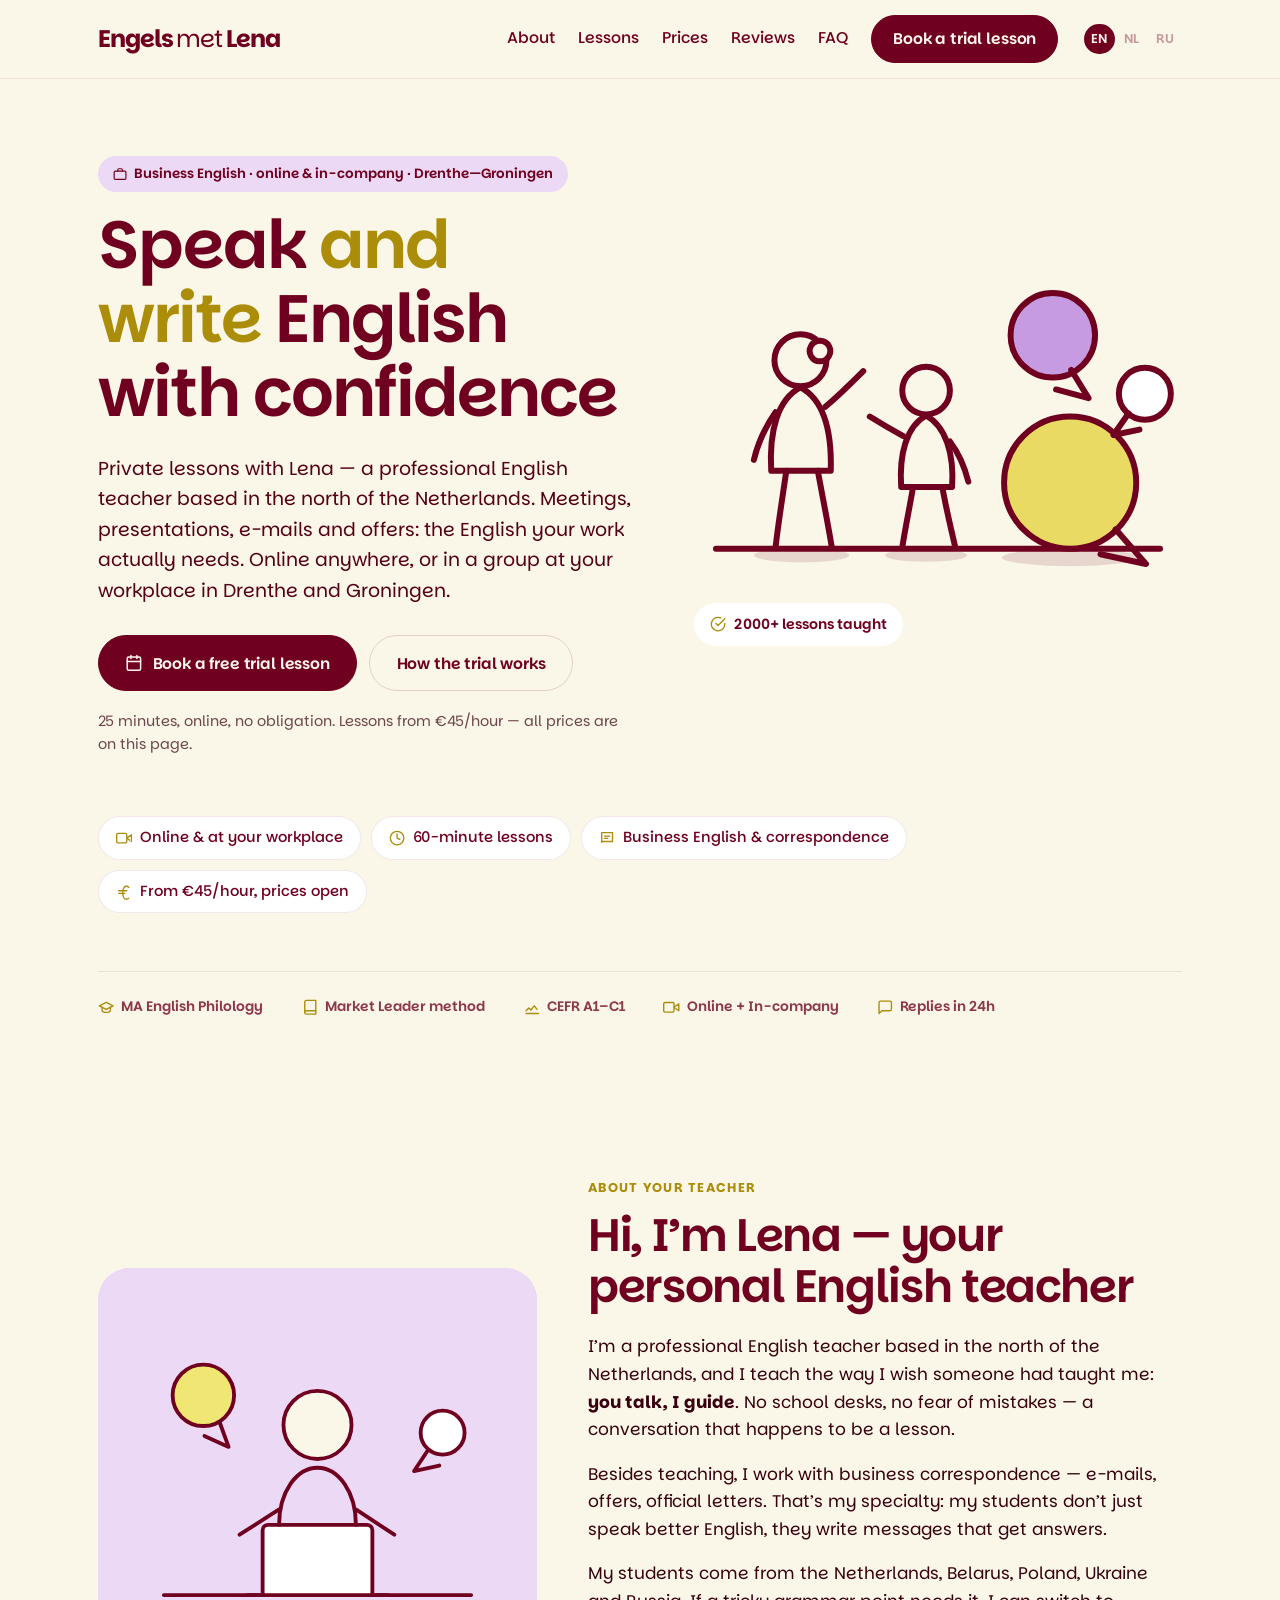
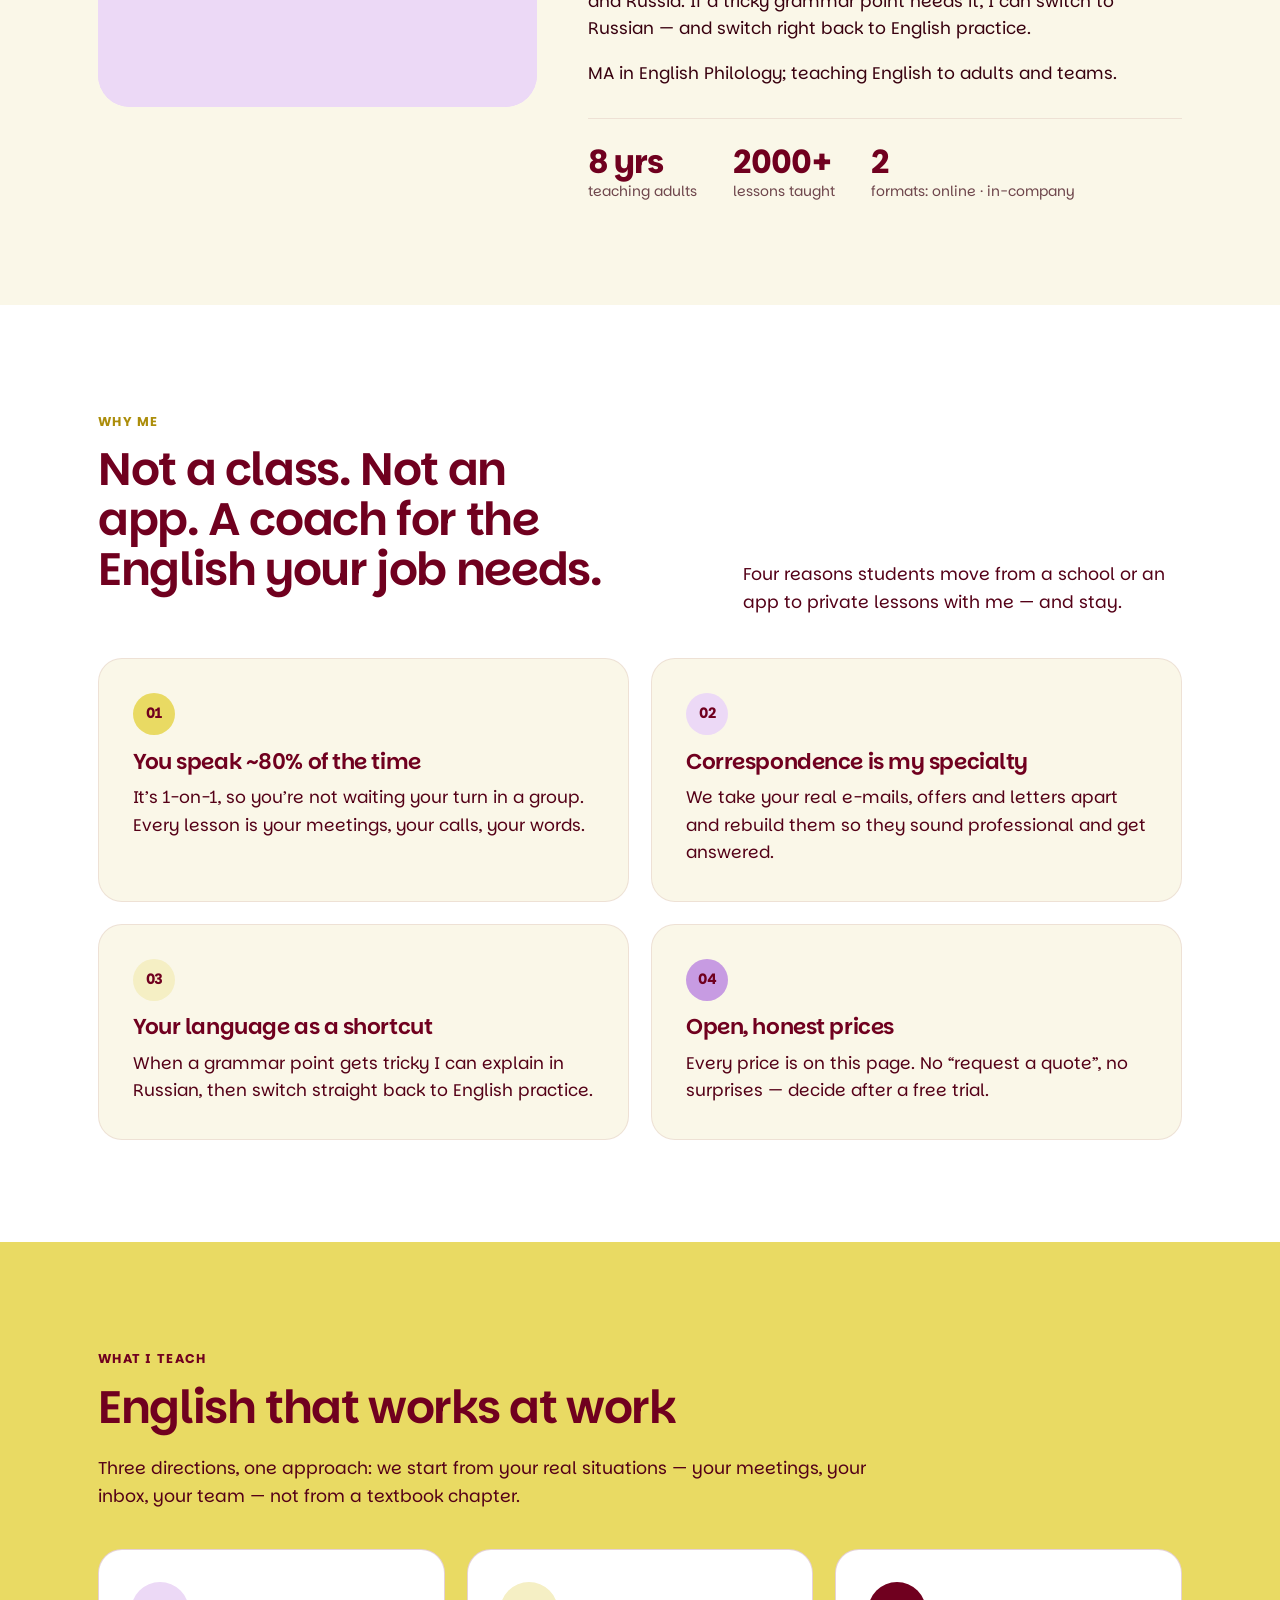
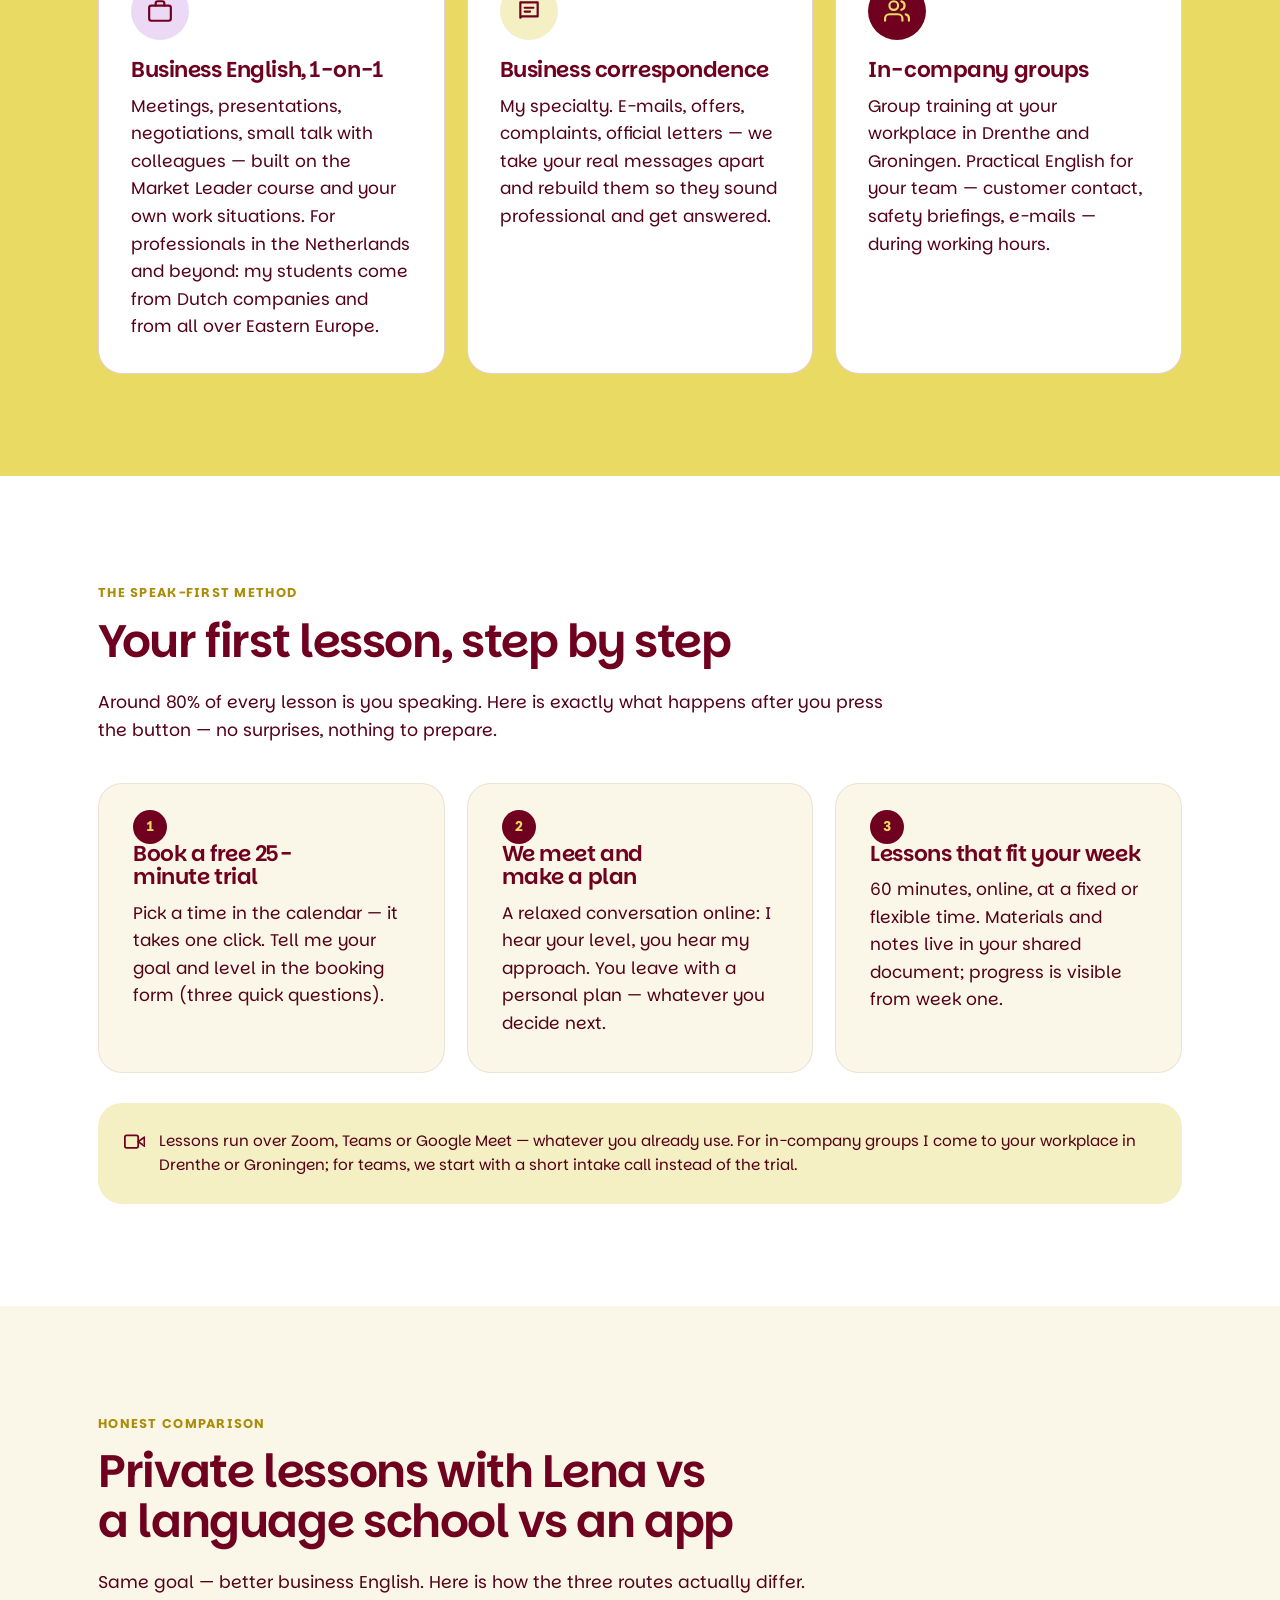
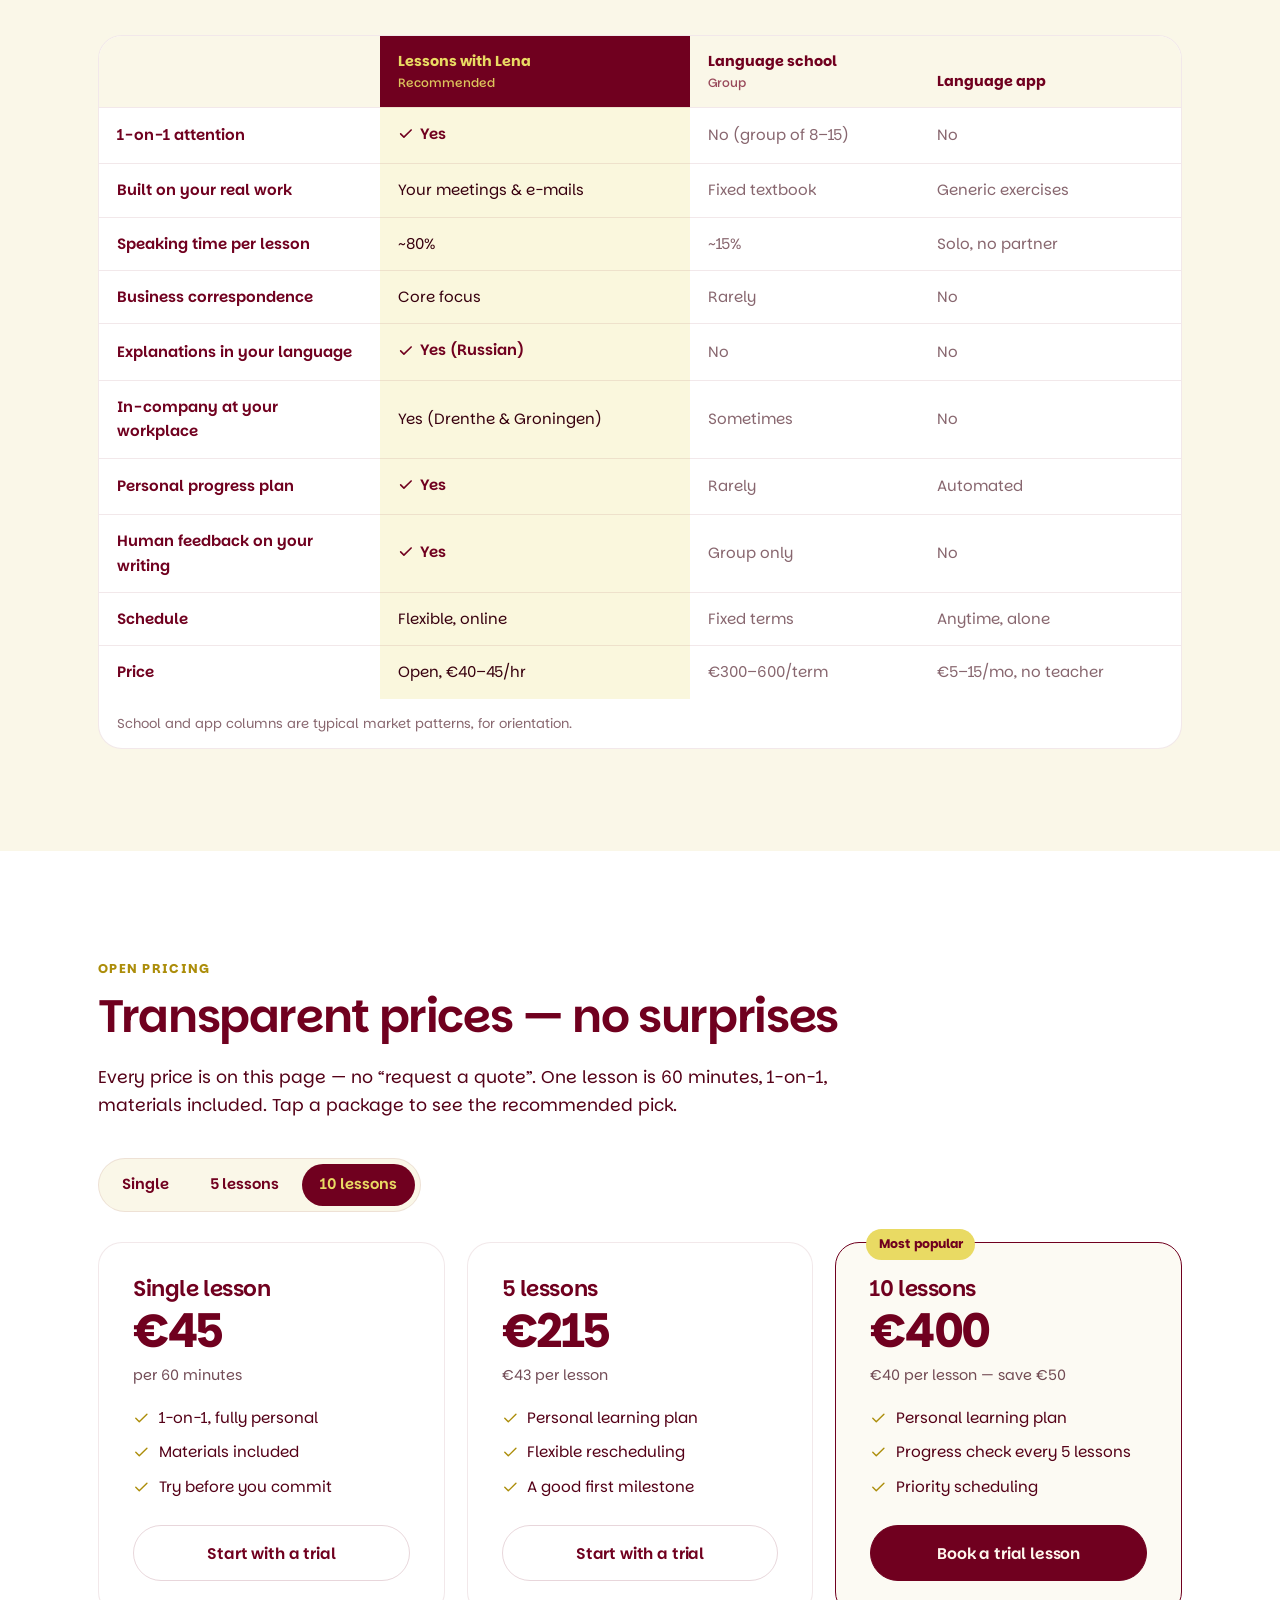
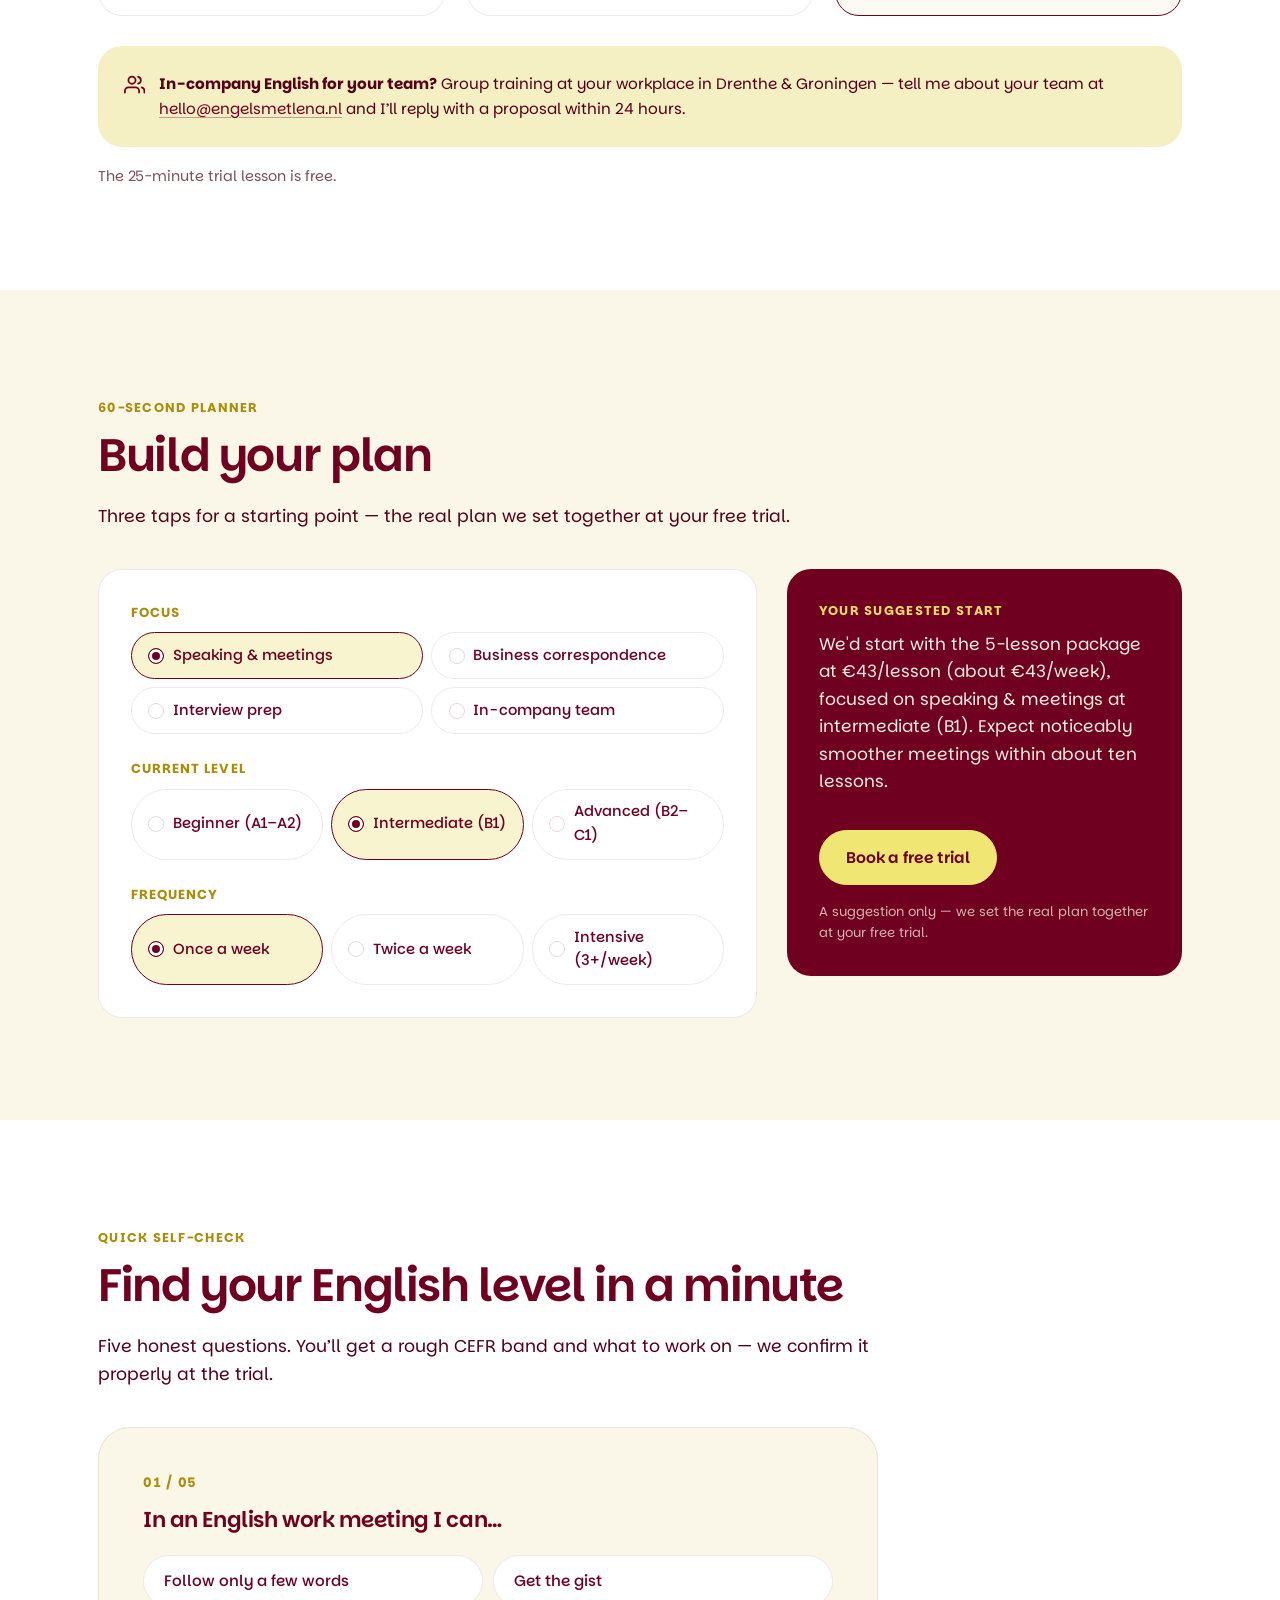
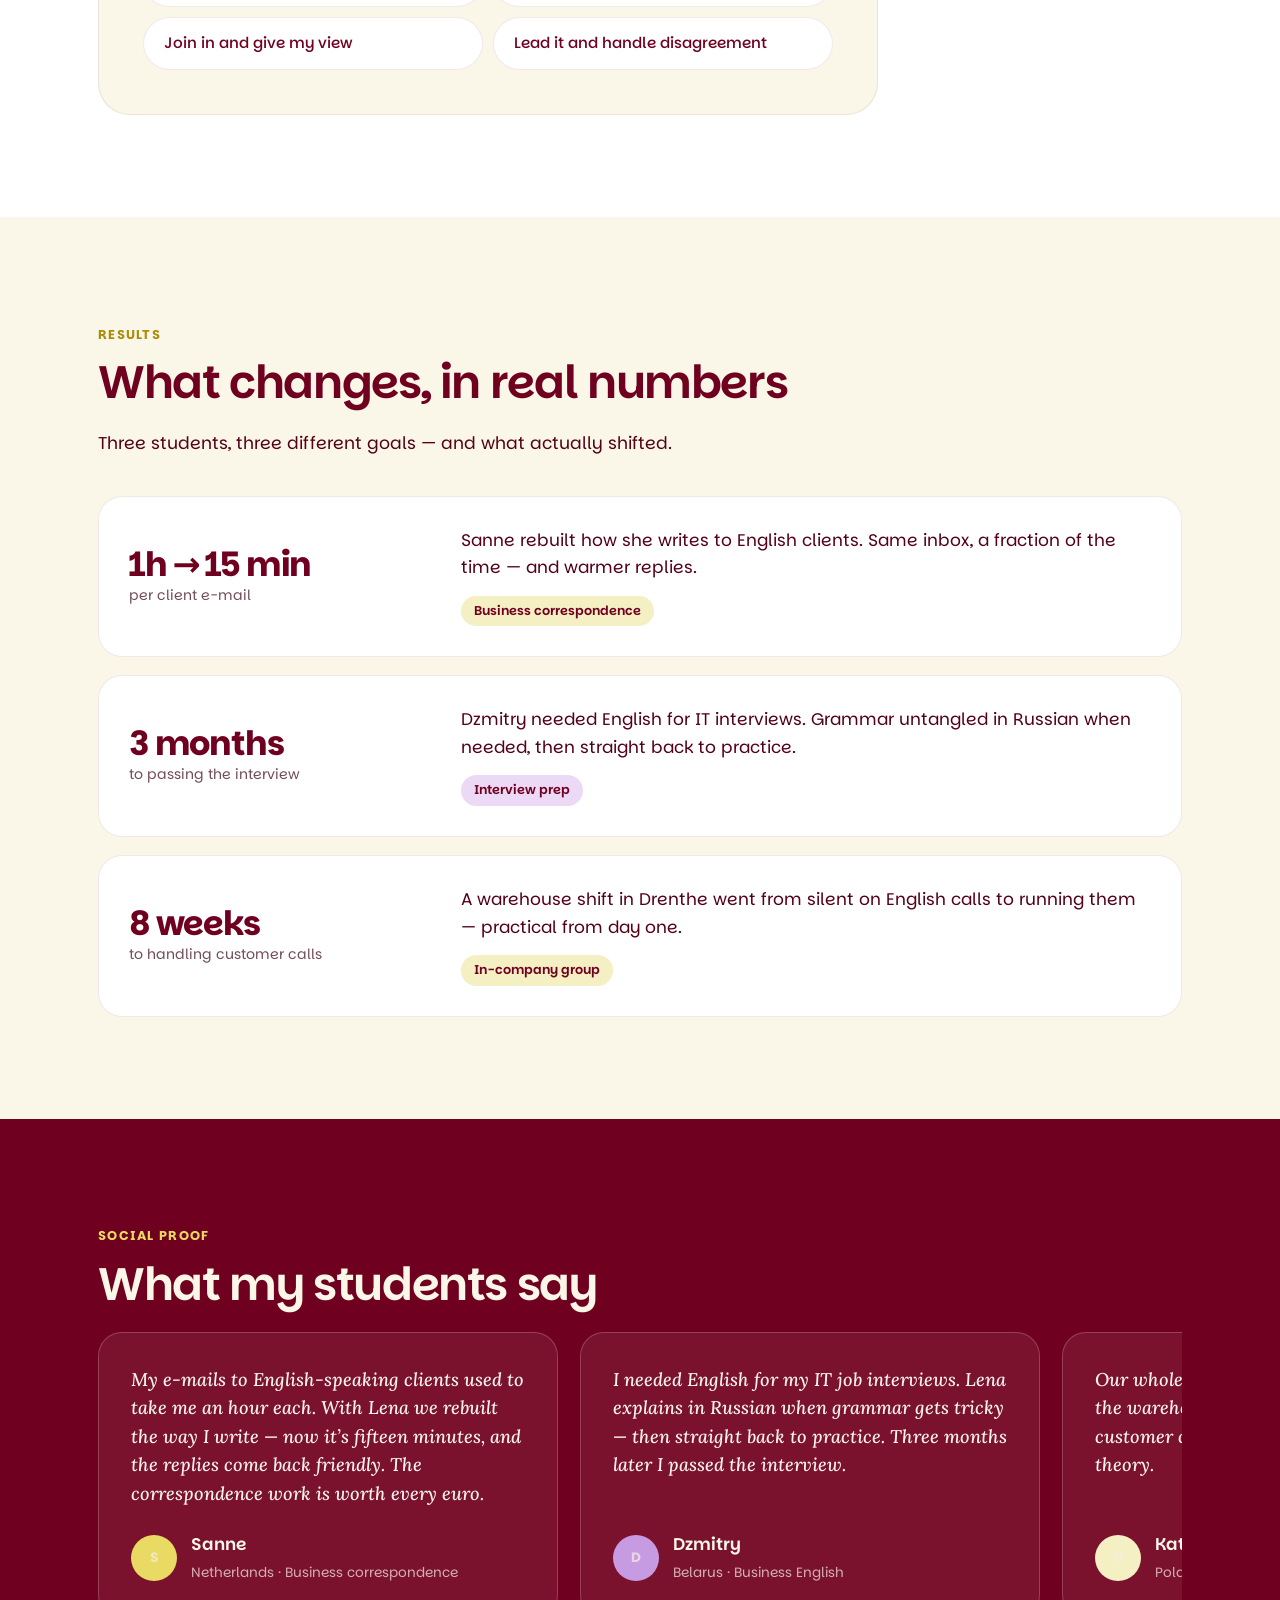
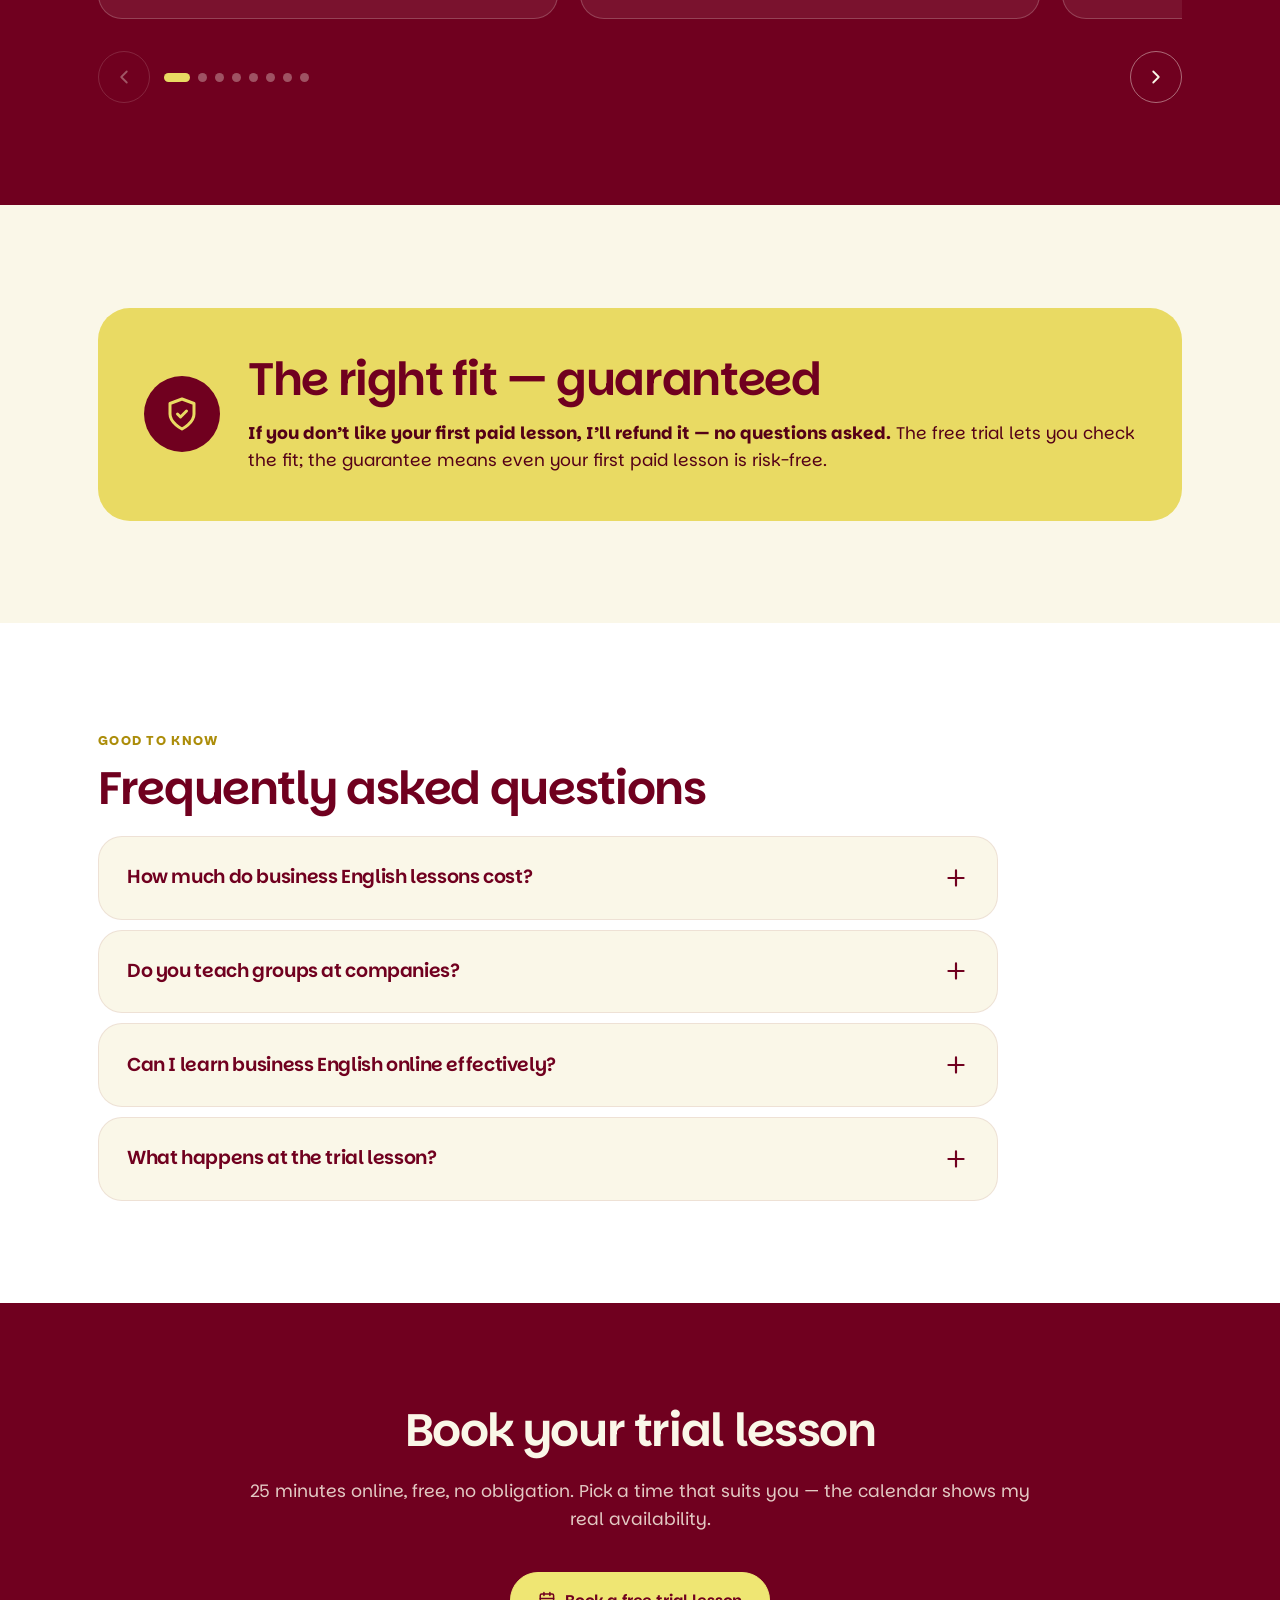
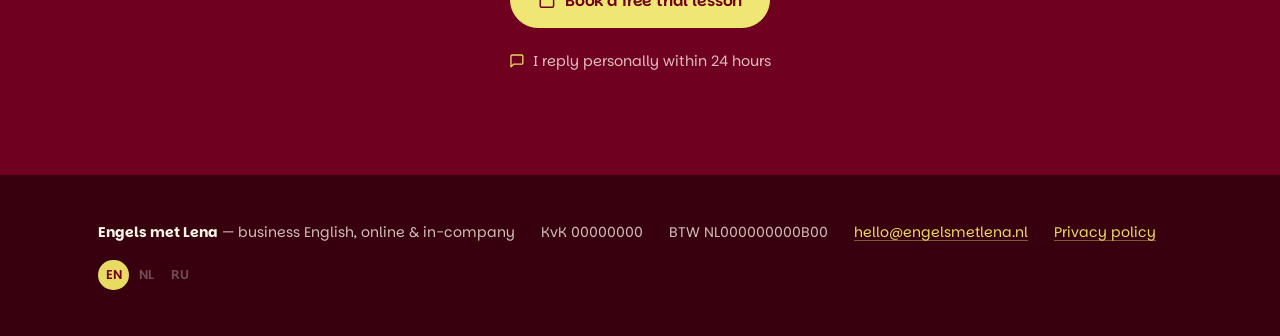
==== index.html @ e13f2d49 "D - Babel style prototype (synthetic data, noindex)" ====
<!DOCTYPE html>
<html lang="en" class="proto-babel">
<head>
  <meta charset="utf-8">
  <meta name="viewport" content="width=device-width, initial-scale=1">
  <meta name="robots" content="noindex, nofollow">
  <title>Business English Lessons — Online &amp; In-Company in Drenthe and Groningen | Engels met Lena</title>
  <meta name="description" content="Business English and business correspondence with Lena — private online lessons and in-company group training in Drenthe and Groningen. Transparent prices. Book a trial lesson.">

  <!-- Domain is a working hypothesis (data-synthetic: domain) -->

  <meta property="og:type" content="website">
  <meta property="og:site_name" content="Engels met Lena">
  <meta property="og:title" content="Business English Lessons — Online &amp; In-Company | Engels met Lena">
  <meta property="og:description" content="Business English and business correspondence with Lena. Private online lessons and workplace group training in Drenthe and Groningen. Try a trial lesson.">

  <link rel="icon" href="assets/img/favicon.svg" type="image/svg+xml">
  <link rel="preload" href="assets/fonts/parkinsans-latin.woff2" as="font" type="font/woff2" crossorigin>
  <link rel="stylesheet" href="assets/css/proto-babel.css">

  <script type="application/ld+json">
  {
    "@context": "https://schema.org",
    "@graph": [
      {
        "@type": ["Person", "Organization"],
        "@id": "https://engelsmetlena.nl/#lena",
        "name": "Engels met Lena",
        "alternateName": ["Языки с Леной", "English with Lena"],
        "url": "https://engelsmetlena.nl/en/",
        "image": "https://engelsmetlena.nl/assets/img/og-image.svg",
        "email": "hello@engelsmetlena.nl",
        "description": "Business English lessons and business correspondence training with a professional English teacher based in the north of the Netherlands. Private lessons online, group training in-company in Drenthe and Groningen.",
        "knowsLanguage": ["en", "ru", "nl"],
        "areaServed": ["Drenthe", "Groningen", "Online"],
        "sameAs": [
          "https://instagram.com/placeholder.met.lena",
          "https://linkedin.com/in/lena-placeholder"
        ]
      },
      {
        "@type": "Service",
        "@id": "https://engelsmetlena.nl/en/#lessons",
        "serviceType": "Business English lessons and business correspondence training",
        "provider": { "@id": "https://engelsmetlena.nl/#lena" },
        "areaServed": ["Drenthe", "Groningen", "Online"],
        "availableChannel": {
          "@type": "ServiceChannel",
          "name": "Online (video call) and in-company (Drenthe, Groningen)"
        },
        "offers": [
          {
            "@type": "Offer",
            "name": "Trial lesson (25 min)",
            "price": "0",
            "priceCurrency": "EUR"
          },
          {
            "@type": "Offer",
            "name": "Single lesson (60 min)",
            "price": "45",
            "priceCurrency": "EUR"
          },
          {
            "@type": "Offer",
            "name": "Package of 5 lessons",
            "price": "215",
            "priceCurrency": "EUR"
          },
          {
            "@type": "Offer",
            "name": "Package of 10 lessons",
            "price": "400",
            "priceCurrency": "EUR"
          },
          {
            "@type": "Offer",
            "name": "In-company group training (Drenthe & Groningen) — custom proposal"
          }
        ]
      },
      {
        "@type": "FAQPage",
        "mainEntity": [
          {
            "@type": "Question",
            "name": "How much do business English lessons cost?",
            "acceptedAnswer": {
              "@type": "Answer",
              "text": "My prices are open: a single 60-minute lesson is €45. A package of 5 lessons is €215 (€43/hour) and a package of 10 lessons is €400 (€40/hour). The 25-minute trial lesson is free. In-company group training is quoted per team."
            }
          },
          {
            "@type": "Question",
            "name": "Do you teach groups at companies?",
            "acceptedAnswer": {
              "@type": "Answer",
              "text": "Yes. I run English group training at your workplace in Drenthe and Groningen — practical sessions built around your team's real work: meetings, customer contact, e-mails. Send a short message about your team and I'll reply with a proposal within 24 hours."
            }
          },
          {
            "@type": "Question",
            "name": "Can I learn business English online effectively?",
            "acceptedAnswer": {
              "@type": "Answer",
              "text": "Yes. Lessons are 1-on-1 over video call, so you speak for most of the lesson instead of listening in a group. We work on your real meetings, presentations and e-mails, and materials live in a shared document."
            }
          },
          {
            "@type": "Question",
            "name": "What happens at the trial lesson?",
            "acceptedAnswer": {
              "@type": "Answer",
              "text": "We meet online for 25 minutes: we talk about your goal, I assess your level in a relaxed conversation, and you get a personal learning plan. No obligation — you decide afterwards."
            }
          }
        ]
      }
    ]
  }
  </script>
</head>
<body>

  <!-- ===== 1. Header ===== -->
  <header class="site-header">
    <div class="container site-header__inner">
      <a class="logo" href="#top">Engels <em>met</em> Lena</a>
      <nav class="site-nav" aria-label="Main">
        <a href="#about">About</a>
        <a href="#lessons">Lessons</a>
        <a href="#prices">Prices</a>
        <a href="#reviews">Reviews</a>
        <a href="#faq">FAQ</a>
        <a class="btn btn--primary" href="https://calendly.com/lena-placeholder/trial" data-synthetic="calendly">Book a trial lesson</a>
      </nav>
      <div class="lang-switch" aria-label="Language">
        <a href="./" aria-current="page" hreflang="en">EN</a>
        <span title="Nederlandse versie — binnenkort">NL</span>
        <span title="Русская версия — скоро">RU</span>
      </div>
      <button class="nav-toggle" aria-expanded="false" aria-controls="mobile-menu" aria-label="Open menu">
        <svg viewBox="0 0 24 24" fill="none" stroke="currentColor" stroke-width="2" stroke-linecap="round" aria-hidden="true"><path d="M4 7h16M4 12h16M4 17h16"/></svg>
      </button>
    </div>
    <div class="mobile-menu container" id="mobile-menu">
      <a href="#about">About</a>
      <a href="#lessons">Lessons</a>
      <a href="#prices">Prices</a>
      <a href="#reviews">Reviews</a>
      <a href="#faq">FAQ</a>
      <a class="btn btn--primary" href="https://calendly.com/lena-placeholder/trial" data-synthetic="calendly">Book a trial lesson</a>
    </div>
  </header>

  <main id="top">

    <!-- ===== 2. Hero — 60/40 magazine spread ===== -->
    <section class="hero">
      <div class="container hero__grid">
        <div>
          <span class="hero__eyebrow">
            <svg viewBox="0 0 24 24" fill="none" stroke="currentColor" stroke-width="2" stroke-linecap="round" stroke-linejoin="round" aria-hidden="true"><rect x="2" y="7" width="20" height="14" rx="2"/><path d="M16 7V5a2 2 0 0 0-2-2h-4a2 2 0 0 0-2 2v2"/></svg>
            Business English · online &amp; in-company · Drenthe—Groningen
          </span>
          <h1>Speak <em>and write</em> English with confidence</h1>
          <p class="hero__sub">Private lessons with Lena — a professional English teacher based in the north of the Netherlands. Meetings, presentations, e-mails and offers: the English your work actually needs. Online anywhere, or in a group at your workplace in Drenthe and Groningen.</p>
          <div class="hero__cta">
            <a class="btn btn--primary" href="https://calendly.com/lena-placeholder/trial" data-synthetic="calendly">
              <svg viewBox="0 0 24 24" fill="none" stroke="currentColor" stroke-width="2" stroke-linecap="round" stroke-linejoin="round" aria-hidden="true"><rect x="3" y="4" width="18" height="18" rx="2"/><path d="M16 2v4M8 2v4M3 10h18"/></svg>
              Book a free trial lesson
            </a>
            <a class="btn btn--ghost" href="#first-lesson">How the trial works</a>
          </div>
          <p class="hero__note">25 minutes, online, no obligation. <span data-synthetic="price-hour">Lessons from €45/hour</span> — all prices are on this page.</p>
        </div>
        <div class="hero__media">
          <img class="hero__photo" src="assets/img/babel-hero.svg" width="900" height="620" alt="Illustration: two people practising an English conversation" data-synthetic="photo-hero" fetchpriority="high">
          <p class="hero__badge">
            <svg viewBox="0 0 24 24" fill="none" stroke="currentColor" stroke-width="2" stroke-linecap="round" stroke-linejoin="round" aria-hidden="true"><path d="M22 11.08V12a10 10 0 1 1-5.93-9.14"/><path d="M22 4 12 14.01l-3-3"/></svg>
            <span data-synthetic="bio-lessons">2&#8202;000+ lessons taught</span>
          </p>
        </div>
      </div>
    </section>

    <!-- ===== 3a. Facts strip ===== -->
    <section class="facts" aria-label="Key facts">
      <div class="container">
        <ul class="facts__list">
          <li>
            <svg viewBox="0 0 24 24" fill="none" stroke="currentColor" stroke-width="2" stroke-linecap="round" stroke-linejoin="round" aria-hidden="true"><path d="M23 7l-7 5 7 5V7z"/><rect x="1" y="5" width="15" height="14" rx="2"/></svg>
            Online &amp; at your workplace
          </li>
          <li>
            <svg viewBox="0 0 24 24" fill="none" stroke="currentColor" stroke-width="2" stroke-linecap="round" stroke-linejoin="round" aria-hidden="true"><circle cx="12" cy="12" r="10"/><path d="M12 6v6l4 2"/></svg>
            60-minute lessons
          </li>
          <li>
            <svg viewBox="0 0 24 24" fill="none" stroke="currentColor" stroke-width="2" stroke-linecap="round" stroke-linejoin="round" aria-hidden="true"><path d="M4 4h16v13H5.2L4 18.2V4z"/><path d="M8 9h8M8 12.5h5"/></svg>
            Business English &amp; correspondence
          </li>
          <li>
            <svg viewBox="0 0 24 24" fill="none" stroke="currentColor" stroke-width="2" stroke-linecap="round" stroke-linejoin="round" aria-hidden="true"><path d="M4 10h12M4 14h9M19 5a4.5 4.5 0 0 0-7 0c-2 2.6-2 8-2 8s0 5.4 2 8a4.5 4.5 0 0 0 7 0"/></svg>
            <span data-synthetic="price-hour">From €45/hour, prices open</span>
          </li>
        </ul>
      </div>
    </section>

    <!-- ===== 3b. Credential badges ===== -->
    <section class="credbar" aria-label="Credentials" data-synthetic="credentials">
      <div class="container">
        <ul class="credbar__list">
          <li>
            <svg viewBox="0 0 24 24" fill="none" stroke="currentColor" stroke-width="2" stroke-linecap="round" stroke-linejoin="round" aria-hidden="true"><path d="M22 10 12 5 2 10l10 5 10-5z"/><path d="M6 12v5c0 1 2.7 2.5 6 2.5s6-1.5 6-2.5v-5"/></svg>
            MA English Philology
          </li>
          <li>
            <svg viewBox="0 0 24 24" fill="none" stroke="currentColor" stroke-width="2" stroke-linecap="round" stroke-linejoin="round" aria-hidden="true"><path d="M4 19.5A2.5 2.5 0 0 1 6.5 17H20"/><path d="M6.5 2H20v20H6.5A2.5 2.5 0 0 1 4 19.5v-15A2.5 2.5 0 0 1 6.5 2z"/></svg>
            Market Leader method
          </li>
          <li>
            <svg viewBox="0 0 24 24" fill="none" stroke="currentColor" stroke-width="2" stroke-linecap="round" stroke-linejoin="round" aria-hidden="true"><path d="M3 17l4-4 3 3 5-6 4 5"/><path d="M3 21h18"/></svg>
            CEFR A1–C1
          </li>
          <li>
            <svg viewBox="0 0 24 24" fill="none" stroke="currentColor" stroke-width="2" stroke-linecap="round" stroke-linejoin="round" aria-hidden="true"><path d="M23 7l-7 5 7 5V7z"/><rect x="1" y="5" width="15" height="14" rx="2"/></svg>
            Online + In-company
          </li>
          <li>
            <svg viewBox="0 0 24 24" fill="none" stroke="currentColor" stroke-width="2" stroke-linecap="round" stroke-linejoin="round" aria-hidden="true"><path d="M21 15a2 2 0 0 1-2 2H7l-4 4V5a2 2 0 0 1 2-2h14a2 2 0 0 1 2 2z"/></svg>
            Replies in 24h
          </li>
        </ul>
      </div>
    </section>

    <!-- ===== 4. About ===== -->
    <section class="section" id="about">
      <div class="container about__grid reveal">
        <img class="about__photo" src="assets/img/babel-about.svg" width="800" height="800" alt="Illustration: an online English lesson at a laptop" data-synthetic="photo-bio" loading="lazy">
        <div>
          <span class="section-kicker">About your teacher</span>
          <h2>Hi, I&rsquo;m Lena — your personal English teacher</h2>
          <p>I&rsquo;m a professional English teacher based in the north of the Netherlands, and I teach the way I wish someone had taught me: <strong>you talk, I guide</strong>. No school desks, no fear of mistakes — a conversation that happens to be a lesson.</p>
          <p>Besides teaching, I work with business correspondence — e-mails, offers, official letters. That&rsquo;s my specialty: my students don&rsquo;t just speak better English, they write messages that get answers.</p>
          <p data-synthetic="bio-story">My students come from the Netherlands, Belarus, Poland, Ukraine and Russia. If a tricky grammar point needs it, I can switch to Russian — and switch right back to English practice.</p>
          <p data-synthetic="bio-degree">MA in English Philology; teaching English to adults and teams.</p>
          <div class="about__stats">
            <div class="stat"><strong data-synthetic="bio-years">8 yrs</strong><span>teaching adults</span></div>
            <div class="stat"><strong data-synthetic="bio-lessons">2&#8202;000+</strong><span>lessons taught</span></div>
            <div class="stat"><strong>2</strong><span>formats: online · in-company</span></div>
          </div>
        </div>
      </div>
    </section>

    <!-- ===== 5. USP block — 2×2 hairline grid ===== -->
    <section class="section section--beige" id="why">
      <div class="container reveal">
        <div class="section-head">
          <div>
            <span class="section-kicker">Why me</span>
            <h2>Not a class. Not an app. A coach for the English your job needs.</h2>
          </div>
          <p class="section-lead">Four reasons students move from a school or an app to private lessons with me — and stay.</p>
        </div>
        <div class="usp-grid">
          <div class="usp">
            <span class="usp__num" aria-hidden="true">01</span>
            <h3>You speak ~80% of the time</h3>
            <p>It&rsquo;s 1-on-1, so you&rsquo;re not waiting your turn in a group. Every lesson is your meetings, your calls, your words.</p>
          </div>
          <div class="usp">
            <span class="usp__num" aria-hidden="true">02</span>
            <h3>Correspondence is my specialty</h3>
            <p>We take your real e-mails, offers and letters apart and rebuild them so they sound professional and get answered.</p>
          </div>
          <div class="usp">
            <span class="usp__num" aria-hidden="true">03</span>
            <h3>Your language as a shortcut</h3>
            <p>When a grammar point gets tricky I can explain in Russian, then switch straight back to English practice.</p>
          </div>
          <div class="usp">
            <span class="usp__num" aria-hidden="true">04</span>
            <h3>Open, honest prices</h3>
            <p>Every price is on this page. No &ldquo;request a quote&rdquo;, no surprises — decide after a free trial.</p>
          </div>
        </div>
      </div>
    </section>

    <!-- ===== 6. Segments ===== -->
    <section class="section" id="lessons">
      <div class="container reveal">
        <span class="section-kicker">What I teach</span>
        <h2>English that works at work</h2>
        <p class="section-lead">Three directions, one approach: we start from your real situations — your meetings, your inbox, your team — not from a textbook chapter.</p>
        <div class="cards">
          <article class="card card--feature">
            <span class="card__icon">
              <svg viewBox="0 0 24 24" fill="none" stroke="currentColor" stroke-width="2" stroke-linecap="round" stroke-linejoin="round" aria-hidden="true"><rect x="2" y="7" width="20" height="14" rx="2"/><path d="M16 7V5a2 2 0 0 0-2-2h-4a2 2 0 0 0-2 2v2"/></svg>
            </span>
            <h3>Business English, 1-on-1</h3>
            <p>Meetings, presentations, negotiations, small talk with colleagues — built on the Market Leader course and your own work situations. For professionals in the Netherlands and beyond: my students come from Dutch companies and from all over Eastern Europe.</p>
          </article>
          <article class="card">
            <span class="card__icon">
              <svg viewBox="0 0 24 24" fill="none" stroke="currentColor" stroke-width="2" stroke-linecap="round" stroke-linejoin="round" aria-hidden="true"><path d="M4 4h16v13H5.2L4 18.2V4z"/><path d="M8 9h8M8 12.5h5"/></svg>
            </span>
            <h3>Business correspondence</h3>
            <p>My specialty. E-mails, offers, complaints, official letters — we take your real messages apart and rebuild them so they sound professional and get answered.</p>
          </article>
          <article class="card">
            <span class="card__icon">
              <svg viewBox="0 0 24 24" fill="none" stroke="currentColor" stroke-width="2" stroke-linecap="round" stroke-linejoin="round" aria-hidden="true"><path d="M17 21v-2a4 4 0 0 0-4-4H5a4 4 0 0 0-4 4v2"/><circle cx="9" cy="7" r="4"/><path d="M23 21v-2a4 4 0 0 0-3-3.87M16 3.13a4 4 0 0 1 0 7.75"/></svg>
            </span>
            <h3>In-company groups</h3>
            <p>Group training at your workplace in Drenthe and Groningen. Practical English for your team — customer contact, safety briefings, e-mails — during working hours.</p>
          </article>
        </div>
      </div>
    </section>

    <!-- ===== 7. Method / first lesson ===== -->
    <section class="section section--beige" id="first-lesson">
      <div class="container reveal">
        <span class="section-kicker">The speak-first method</span>
        <h2>Your first lesson, step by step</h2>
        <p class="section-lead">Around 80% of every lesson is you speaking. Here is exactly what happens after you press the button — no surprises, nothing to prepare.</p>
        <div class="steps">
          <article class="step">
            <h3>Book a free 25-minute trial</h3>
            <p>Pick a time in the calendar — it takes one click. Tell me your goal and level in the booking form (three quick questions).</p>
          </article>
          <article class="step">
            <h3>We meet and make a plan</h3>
            <p>A relaxed conversation online: I hear your level, you hear my approach. You leave with a personal plan — whatever you decide next.</p>
          </article>
          <article class="step">
            <h3>Lessons that fit your week</h3>
            <p>60 minutes, online, at a fixed or flexible time. Materials and notes live in your shared document; progress is visible from week one.</p>
          </article>
        </div>
        <p class="method-note">
          <svg viewBox="0 0 24 24" fill="none" stroke="currentColor" stroke-width="2" stroke-linecap="round" stroke-linejoin="round" aria-hidden="true"><path d="M23 7l-7 5 7 5V7z"/><rect x="1" y="5" width="15" height="14" rx="2"/></svg>
          <span>Lessons run over Zoom, Teams or Google Meet — whatever you already use. For in-company groups I come to your workplace in Drenthe or Groningen; for teams, we start with a short intake call instead of the trial.</span>
        </p>
      </div>
    </section>

    <!-- ===== 8. Comparison table ===== -->
    <section class="section" id="compare">
      <div class="container reveal">
        <span class="section-kicker">Honest comparison</span>
        <h2>Private lessons with Lena vs a language school vs an app</h2>
        <p class="section-lead">Same goal — better business English. Here is how the three routes actually differ.</p>
        <div class="compare">
          <table>
            <caption data-synthetic="comparison">School and app columns are typical market patterns, for orientation.</caption>
            <thead>
              <tr>
                <th scope="col">&nbsp;</th>
                <th scope="col" class="col-lena">Lessons with Lena<small>Recommended</small></th>
                <th scope="col">Language school<small>Group</small></th>
                <th scope="col">Language app</th>
              </tr>
            </thead>
            <tbody>
              <tr>
                <th scope="row">1-on-1 attention</th>
                <td class="col-lena"><span class="yes"><svg viewBox="0 0 24 24" fill="none" stroke="currentColor" stroke-width="2.4" stroke-linecap="round" stroke-linejoin="round" aria-hidden="true"><path d="M20 6 9 17l-5-5"/></svg>Yes</span></td>
                <td class="no">No (group of 8–15)</td>
                <td class="no">No</td>
              </tr>
              <tr>
                <th scope="row">Built on your real work</th>
                <td class="col-lena">Your meetings &amp; e-mails</td>
                <td class="no">Fixed textbook</td>
                <td class="no">Generic exercises</td>
              </tr>
              <tr>
                <th scope="row">Speaking time per lesson</th>
                <td class="col-lena">~80%</td>
                <td class="no">~15%</td>
                <td class="no">Solo, no partner</td>
              </tr>
              <tr>
                <th scope="row">Business correspondence</th>
                <td class="col-lena">Core focus</td>
                <td class="no">Rarely</td>
                <td class="no">No</td>
              </tr>
              <tr>
                <th scope="row">Explanations in your language</th>
                <td class="col-lena"><span class="yes"><svg viewBox="0 0 24 24" fill="none" stroke="currentColor" stroke-width="2.4" stroke-linecap="round" stroke-linejoin="round" aria-hidden="true"><path d="M20 6 9 17l-5-5"/></svg>Yes (Russian)</span></td>
                <td class="no">No</td>
                <td class="no">No</td>
              </tr>
              <tr>
                <th scope="row">In-company at your workplace</th>
                <td class="col-lena">Yes (Drenthe &amp; Groningen)</td>
                <td class="no">Sometimes</td>
                <td class="no">No</td>
              </tr>
              <tr>
                <th scope="row">Personal progress plan</th>
                <td class="col-lena"><span class="yes"><svg viewBox="0 0 24 24" fill="none" stroke="currentColor" stroke-width="2.4" stroke-linecap="round" stroke-linejoin="round" aria-hidden="true"><path d="M20 6 9 17l-5-5"/></svg>Yes</span></td>
                <td class="no">Rarely</td>
                <td class="no">Automated</td>
              </tr>
              <tr>
                <th scope="row">Human feedback on your writing</th>
                <td class="col-lena"><span class="yes"><svg viewBox="0 0 24 24" fill="none" stroke="currentColor" stroke-width="2.4" stroke-linecap="round" stroke-linejoin="round" aria-hidden="true"><path d="M20 6 9 17l-5-5"/></svg>Yes</span></td>
                <td class="no">Group only</td>
                <td class="no">No</td>
              </tr>
              <tr>
                <th scope="row">Schedule</th>
                <td class="col-lena">Flexible, online</td>
                <td class="no">Fixed terms</td>
                <td class="no">Anytime, alone</td>
              </tr>
              <tr>
                <th scope="row">Price</th>
                <td class="col-lena">Open, €40–45/hr</td>
                <td class="no">€300–600/term</td>
                <td class="no">€5–15/mo, no teacher</td>
              </tr>
            </tbody>
          </table>
        </div>
      </div>
    </section>

    <!-- ===== 9. Pricing + plan toggle ===== -->
    <section class="section section--beige" id="prices">
      <div class="container reveal" data-pricing>
        <span class="section-kicker">Open pricing</span>
        <h2>Transparent prices — no surprises</h2>
        <p class="section-lead">Every price is on this page — no &ldquo;request a quote&rdquo;. One lesson is 60 minutes, 1-on-1, materials included. Tap a package to see the recommended pick.</p>

        <div class="plan-toggle" role="group" aria-label="Choose a package to highlight">
          <button type="button" data-plan="single" aria-pressed="false">Single</button>
          <button type="button" data-plan="pack5" aria-pressed="false">5 lessons</button>
          <button type="button" data-plan="pack10" class="is-active" aria-pressed="true">10 lessons</button>
        </div>

        <div class="pricing">
          <article class="price-card">
            <span class="price-card__flag" data-plan-panel="single" hidden>Most popular</span>
            <h3>Single lesson</h3>
            <p class="price-card__amount" data-synthetic="price-hour">€45</p>
            <p class="price-card__rate">per 60 minutes</p>
            <ul>
              <li><svg viewBox="0 0 24 24" fill="none" stroke="currentColor" stroke-width="2" stroke-linecap="round" stroke-linejoin="round" aria-hidden="true"><path d="M20 6 9 17l-5-5"/></svg>1-on-1, fully personal</li>
              <li><svg viewBox="0 0 24 24" fill="none" stroke="currentColor" stroke-width="2" stroke-linecap="round" stroke-linejoin="round" aria-hidden="true"><path d="M20 6 9 17l-5-5"/></svg>Materials included</li>
              <li><svg viewBox="0 0 24 24" fill="none" stroke="currentColor" stroke-width="2" stroke-linecap="round" stroke-linejoin="round" aria-hidden="true"><path d="M20 6 9 17l-5-5"/></svg>Try before you commit</li>
            </ul>
            <a class="btn btn--ghost" href="https://calendly.com/lena-placeholder/trial" data-synthetic="calendly">Start with a trial</a>
          </article>
          <article class="price-card">
            <span class="price-card__flag" data-plan-panel="pack5" hidden>Most popular</span>
            <h3>5 lessons</h3>
            <p class="price-card__amount" data-synthetic="price-pack5">€215</p>
            <p class="price-card__rate" data-synthetic="price-pack5">€43 per lesson</p>
            <ul>
              <li><svg viewBox="0 0 24 24" fill="none" stroke="currentColor" stroke-width="2" stroke-linecap="round" stroke-linejoin="round" aria-hidden="true"><path d="M20 6 9 17l-5-5"/></svg>Personal learning plan</li>
              <li><svg viewBox="0 0 24 24" fill="none" stroke="currentColor" stroke-width="2" stroke-linecap="round" stroke-linejoin="round" aria-hidden="true"><path d="M20 6 9 17l-5-5"/></svg>Flexible rescheduling</li>
              <li><svg viewBox="0 0 24 24" fill="none" stroke="currentColor" stroke-width="2" stroke-linecap="round" stroke-linejoin="round" aria-hidden="true"><path d="M20 6 9 17l-5-5"/></svg>A good first milestone</li>
            </ul>
            <a class="btn btn--ghost" href="https://calendly.com/lena-placeholder/trial" data-synthetic="calendly">Start with a trial</a>
          </article>
          <article class="price-card">
            <span class="price-card__flag" data-plan-panel="pack10">Most popular</span>
            <h3>10 lessons</h3>
            <p class="price-card__amount" data-synthetic="price-pack10">€400</p>
            <p class="price-card__rate" data-synthetic="price-pack10">€40 per lesson — save €50</p>
            <ul>
              <li><svg viewBox="0 0 24 24" fill="none" stroke="currentColor" stroke-width="2" stroke-linecap="round" stroke-linejoin="round" aria-hidden="true"><path d="M20 6 9 17l-5-5"/></svg>Personal learning plan</li>
              <li><svg viewBox="0 0 24 24" fill="none" stroke="currentColor" stroke-width="2" stroke-linecap="round" stroke-linejoin="round" aria-hidden="true"><path d="M20 6 9 17l-5-5"/></svg>Progress check every 5 lessons</li>
              <li><svg viewBox="0 0 24 24" fill="none" stroke="currentColor" stroke-width="2" stroke-linecap="round" stroke-linejoin="round" aria-hidden="true"><path d="M20 6 9 17l-5-5"/></svg>Priority scheduling</li>
            </ul>
            <a class="btn btn--primary" href="https://calendly.com/lena-placeholder/trial" data-synthetic="calendly">Book a trial lesson</a>
          </article>
        </div>
        <p class="method-note">
          <svg viewBox="0 0 24 24" fill="none" stroke="currentColor" stroke-width="2" stroke-linecap="round" stroke-linejoin="round" aria-hidden="true"><path d="M17 21v-2a4 4 0 0 0-4-4H5a4 4 0 0 0-4 4v2"/><circle cx="9" cy="7" r="4"/><path d="M23 21v-2a4 4 0 0 0-3-3.87M16 3.13a4 4 0 0 1 0 7.75"/></svg>
          <span><strong>In-company English for your team?</strong> Group training at your workplace in Drenthe &amp; Groningen — tell me about your team at <a href="mailto:hello@engelsmetlena.nl" data-synthetic="email">hello@engelsmetlena.nl</a> and I&rsquo;ll reply with a proposal within 24 hours.</span>
        </p>
        <p class="pricing-note" data-synthetic="price-trial">The 25-minute trial lesson is free.</p>
      </div>
    </section>

    <!-- ===== 10. Plan calculator ===== -->
    <section class="section" id="planner">
      <div class="container reveal">
        <span class="section-kicker">60-second planner</span>
        <h2>Build your plan</h2>
        <p class="section-lead">Three taps for a starting point — the real plan we set together at your free trial.</p>

        <div class="calc" data-calc data-synthetic="calculator">
          <form class="calc__form" aria-label="Plan calculator">
            <fieldset class="calc__field">
              <legend>Focus</legend>
              <div class="calc__options calc__options--2">
                <label class="calc__opt"><input type="radio" name="focus" value="speaking" checked><span class="dot" aria-hidden="true"></span>Speaking &amp; meetings</label>
                <label class="calc__opt"><input type="radio" name="focus" value="correspondence"><span class="dot" aria-hidden="true"></span>Business correspondence</label>
                <label class="calc__opt"><input type="radio" name="focus" value="interview"><span class="dot" aria-hidden="true"></span>Interview prep</label>
                <label class="calc__opt"><input type="radio" name="focus" value="incompany"><span class="dot" aria-hidden="true"></span>In-company team</label>
              </div>
            </fieldset>
            <fieldset class="calc__field">
              <legend>Current level</legend>
              <div class="calc__options">
                <label class="calc__opt"><input type="radio" name="level" value="beginner"><span class="dot" aria-hidden="true"></span>Beginner (A1–A2)</label>
                <label class="calc__opt"><input type="radio" name="level" value="intermediate" checked><span class="dot" aria-hidden="true"></span>Intermediate (B1)</label>
                <label class="calc__opt"><input type="radio" name="level" value="advanced"><span class="dot" aria-hidden="true"></span>Advanced (B2–C1)</label>
              </div>
            </fieldset>
            <fieldset class="calc__field">
              <legend>Frequency</legend>
              <div class="calc__options">
                <label class="calc__opt"><input type="radio" name="frequency" value="once" checked><span class="dot" aria-hidden="true"></span>Once a week</label>
                <label class="calc__opt"><input type="radio" name="frequency" value="twice"><span class="dot" aria-hidden="true"></span>Twice a week</label>
                <label class="calc__opt"><input type="radio" name="frequency" value="intensive"><span class="dot" aria-hidden="true"></span>Intensive (3+/week)</label>
              </div>
            </fieldset>
          </form>

          <div class="calc__result" data-calc-result aria-live="polite">
            <div data-calc-standard>
              <p class="calc__result-kicker">Your suggested start</p>
              <p data-calc-text>Choose your options above and I&rsquo;ll suggest a starting package.</p>
              <a class="btn btn--primary" href="https://calendly.com/lena-placeholder/trial" data-synthetic="calendly" data-calc-cta>Book a free trial</a>
            </div>
            <div data-calc-incompany hidden>
              <p class="calc__result-kicker">In-company team</p>
              <p data-calc-text>In-company training is quoted per team — I reply within 24h.</p>
              <a class="btn btn--primary" href="mailto:hello@engelsmetlena.nl" data-synthetic="email">Get a team proposal</a>
            </div>
            <p class="calc__disclaimer">A suggestion only — we set the real plan together at your free trial.</p>
          </div>
        </div>
      </div>
    </section>

    <!-- ===== 11. CEFR quiz ===== -->
    <section class="section section--beige" id="level-check">
      <div class="container reveal">
        <span class="section-kicker">Quick self-check</span>
        <h2>Find your English level in a minute</h2>
        <p class="section-lead">Five honest questions. You&rsquo;ll get a rough CEFR band and what to work on — we confirm it properly at the trial.</p>

        <div class="quiz" data-quiz data-synthetic="quiz">
          <div data-quiz-body>
            <p class="quiz__progress" data-quiz-progress>01 / 05</p>

            <div class="quiz-q" data-quiz-q>
              <h3 class="quiz-q__title">In an English work meeting I can…</h3>
              <div class="quiz-q__options">
                <button type="button" class="quiz-opt" data-score="0" aria-pressed="false">Follow only a few words</button>
                <button type="button" class="quiz-opt" data-score="1" aria-pressed="false">Get the gist</button>
                <button type="button" class="quiz-opt" data-score="2" aria-pressed="false">Join in and give my view</button>
                <button type="button" class="quiz-opt" data-score="3" aria-pressed="false">Lead it and handle disagreement</button>
              </div>
            </div>

            <div class="quiz-q" data-quiz-q hidden>
              <h3 class="quiz-q__title">Writing a work e-mail in English…</h3>
              <div class="quiz-q__options">
                <button type="button" class="quiz-opt" data-score="0" aria-pressed="false">I avoid it</button>
                <button type="button" class="quiz-opt" data-score="1" aria-pressed="false">Only with a translator</button>
                <button type="button" class="quiz-opt" data-score="2" aria-pressed="false">I manage, slowly</button>
                <button type="button" class="quiz-opt" data-score="3" aria-pressed="false">Confidently, fast</button>
              </div>
            </div>

            <div class="quiz-q" data-quiz-q hidden>
              <h3 class="quiz-q__title">On a call with an English-speaking client…</h3>
              <div class="quiz-q__options">
                <button type="button" class="quiz-opt" data-score="0" aria-pressed="false">I panic</button>
                <button type="button" class="quiz-opt" data-score="1" aria-pressed="false">Short answers only</button>
                <button type="button" class="quiz-opt" data-score="2" aria-pressed="false">I hold a conversation</button>
                <button type="button" class="quiz-opt" data-score="3" aria-pressed="false">I handle objections</button>
              </div>
            </div>

            <div class="quiz-q" data-quiz-q hidden>
              <h3 class="quiz-q__title">Grammar (tenses, articles, word order)…</h3>
              <div class="quiz-q__options">
                <button type="button" class="quiz-opt" data-score="0" aria-pressed="false">Mostly guesswork</button>
                <button type="button" class="quiz-opt" data-score="1" aria-pressed="false">Basic sentences</button>
                <button type="button" class="quiz-opt" data-score="2" aria-pressed="false">Usually right</button>
                <button type="button" class="quiz-opt" data-score="3" aria-pressed="false">Precise</button>
              </div>
            </div>

            <div class="quiz-q" data-quiz-q hidden>
              <h3 class="quiz-q__title">Vocabulary for my field…</h3>
              <div class="quiz-q__options">
                <button type="button" class="quiz-opt" data-score="0" aria-pressed="false">Very limited</button>
                <button type="button" class="quiz-opt" data-score="1" aria-pressed="false">Everyday words only</button>
                <button type="button" class="quiz-opt" data-score="2" aria-pressed="false">Good general</button>
                <button type="button" class="quiz-opt" data-score="3" aria-pressed="false">Specialist</button>
              </div>
            </div>
          </div>

          <div class="quiz__result" data-quiz-result hidden>
            <p class="quiz__result-kicker">Your rough level</p>
            <p class="quiz__band" data-quiz-band>B1 — Intermediate</p>
            <p class="quiz__desc" data-quiz-desc>Solid base — we push you into fluent, professional English.</p>
            <p class="calc__disclaimer">Confirm your real level in a free trial.</p>
            <div class="quiz__result-actions">
              <a class="btn btn--primary" href="https://calendly.com/lena-placeholder/trial" data-synthetic="calendly">Book a free trial</a>
              <button type="button" class="quiz__restart" data-quiz-restart>Retake</button>
            </div>
          </div>
        </div>
      </div>
    </section>

    <!-- ===== 12. Results / cases — stacked before→after rows ===== -->
    <section class="section" id="results">
      <div class="container reveal" data-synthetic="cases">
        <span class="section-kicker">Results</span>
        <h2>What changes, in real numbers</h2>
        <p class="section-lead">Three students, three different goals — and what actually shifted.</p>
        <div class="cases">
          <article class="case">
            <div class="case__metric">
              <span class="case__number">1h → 15 min</span>
              <span class="case__label">per client e-mail</span>
            </div>
            <div class="case__body">
              <p>Sanne rebuilt how she writes to English clients. Same inbox, a fraction of the time — and warmer replies.</p>
              <span class="case__tag">Business correspondence</span>
            </div>
          </article>
          <article class="case">
            <div class="case__metric">
              <span class="case__number">3 months</span>
              <span class="case__label">to passing the interview</span>
            </div>
            <div class="case__body">
              <p>Dzmitry needed English for IT interviews. Grammar untangled in Russian when needed, then straight back to practice.</p>
              <span class="case__tag">Interview prep</span>
            </div>
          </article>
          <article class="case">
            <div class="case__metric">
              <span class="case__number">8 weeks</span>
              <span class="case__label">to handling customer calls</span>
            </div>
            <div class="case__body">
              <p>A warehouse shift in Drenthe went from silent on English calls to running them — practical from day one.</p>
              <span class="case__tag">In-company group</span>
            </div>
          </article>
        </div>
      </div>
    </section>

    <!-- ===== 13. Testimonials slider — 8 reviews ===== -->
    <section class="section section--beige" id="reviews">
      <div class="container reveal">
        <span class="section-kicker">Social proof</span>
        <h2>What my students say</h2>
        <div class="slider" data-slider tabindex="0" role="region" aria-roledescription="carousel" aria-label="Student testimonials">
          <div class="slider__track" data-slider-track>
            <article class="slide" role="group" aria-roledescription="slide" aria-label="1 of 8" data-synthetic="review-en-1">
              <div class="slide__inner">
                <blockquote>My e-mails to English-speaking clients used to take me an hour each. With Lena we rebuilt the way I write — now it&rsquo;s fifteen minutes, and the replies come back friendly. The correspondence work is worth every euro.</blockquote>
                <footer>
                  <span class="slide__avatar" aria-hidden="true">S</span>
                  <div><strong>Sanne</strong><span>Netherlands · Business correspondence</span></div>
                </footer>
              </div>
            </article>
            <article class="slide" role="group" aria-roledescription="slide" aria-label="2 of 8" data-synthetic="review-en-2">
              <div class="slide__inner">
                <blockquote>I needed English for my IT job interviews. Lena explains in Russian when grammar gets tricky — then straight back to practice. Three months later I passed the interview.</blockquote>
                <footer>
                  <span class="slide__avatar slide__avatar--brass" aria-hidden="true">D</span>
                  <div><strong>Dzmitry</strong><span>Belarus · Business English</span></div>
                </footer>
              </div>
            </article>
            <article class="slide" role="group" aria-roledescription="slide" aria-label="3 of 8" data-synthetic="review-en-3">
              <div class="slide__inner">
                <blockquote>Our whole shift did Lena&rsquo;s group training at the warehouse. Practical from day one — customer calls, safety instructions, no boring theory.</blockquote>
                <footer>
                  <span class="slide__avatar slide__avatar--sand" aria-hidden="true">K</span>
                  <div><strong>Katarzyna</strong><span>Poland · In-company group, Drenthe</span></div>
                </footer>
              </div>
            </article>
            <article class="slide" role="group" aria-roledescription="slide" aria-label="4 of 8" data-synthetic="review-en-4">
              <div class="slide__inner">
                <blockquote>I used to read my slides word for word. Now I present and take questions. We rehearsed the real deck, not a textbook.</blockquote>
                <footer>
                  <span class="slide__avatar" aria-hidden="true">M</span>
                  <div><strong>Marek</strong><span>Poland · Presentations</span></div>
                </footer>
              </div>
            </article>
            <article class="slide" role="group" aria-roledescription="slide" aria-label="5 of 8" data-synthetic="review-en-5">
              <div class="slide__inner">
                <blockquote>New country, new job, all in English. Lena gave me the exact phrases for my first weeks — and calmed my nerves.</blockquote>
                <footer>
                  <span class="slide__avatar slide__avatar--brass" aria-hidden="true">E</span>
                  <div><strong>Elena</strong><span>Ukraine · Relocation + business</span></div>
                </footer>
              </div>
            </article>
            <article class="slide" role="group" aria-roledescription="slide" aria-label="6 of 8" data-synthetic="review-en-6">
              <div class="slide__inner">
                <blockquote>I deal with foreign suppliers weekly. My English got sharper and more polite at the same time — deals go smoother.</blockquote>
                <footer>
                  <span class="slide__avatar slide__avatar--sand" aria-hidden="true">T</span>
                  <div><strong>Thomas</strong><span>Netherlands · Negotiations</span></div>
                </footer>
              </div>
            </article>
            <article class="slide" role="group" aria-roledescription="slide" aria-label="7 of 8" data-synthetic="review-en-7">
              <div class="slide__inner">
                <blockquote>My English was fine, but fast calls lost me. We worked on clarity and phrasing; now I keep up and speak up.</blockquote>
                <footer>
                  <span class="slide__avatar" aria-hidden="true">P</span>
                  <div><strong>Priya</strong><span>India · Meetings</span></div>
                </footer>
              </div>
            </article>
            <article class="slide" role="group" aria-roledescription="slide" aria-label="8 of 8" data-synthetic="review-en-8">
              <div class="slide__inner">
                <blockquote>Practical, punctual, tailored to our floor. The team actually uses what they learned with customers.</blockquote>
                <footer>
                  <span class="slide__avatar slide__avatar--brass" aria-hidden="true">L</span>
                  <div><strong>A company L&amp;D lead</strong><span>Groningen · In-company</span></div>
                </footer>
              </div>
            </article>
          </div>
          <div class="slider__nav">
            <button type="button" class="slider__btn" data-slider-prev aria-label="Previous review">
              <svg viewBox="0 0 24 24" fill="none" stroke="currentColor" stroke-width="2" stroke-linecap="round" stroke-linejoin="round" aria-hidden="true"><path d="M15 18l-6-6 6-6"/></svg>
            </button>
            <div class="slider__dots" data-slider-dots aria-label="Choose a review"></div>
            <button type="button" class="slider__btn" data-slider-next aria-label="Next review">
              <svg viewBox="0 0 24 24" fill="none" stroke="currentColor" stroke-width="2" stroke-linecap="round" stroke-linejoin="round" aria-hidden="true"><path d="M9 18l6-6-6-6"/></svg>
            </button>
          </div>
        </div>
      </div>
    </section>

    <!-- ===== 14. Guarantee ===== -->
    <section class="section" id="guarantee" aria-label="Guarantee">
      <div class="container">
        <div class="guarantee reveal">
          <span class="guarantee__icon">
            <svg viewBox="0 0 24 24" fill="none" stroke="currentColor" stroke-width="2" stroke-linecap="round" stroke-linejoin="round" aria-hidden="true"><path d="M12 22s8-4 8-10V5l-8-3-8 3v7c0 6 8 10 8 10z"/><path d="m9 12 2 2 4-4"/></svg>
          </span>
          <div>
            <h2>The right fit — guaranteed</h2>
            <p data-synthetic="guarantee-formula"><strong>If you don&rsquo;t like your first paid lesson, I&rsquo;ll refund it — no questions asked.</strong> The free trial lets you check the fit; the guarantee means even your first paid lesson is risk-free.</p>
          </div>
        </div>
      </div>
    </section>

    <!-- ===== 15. FAQ ===== -->
    <section class="section section--beige" id="faq">
      <div class="container reveal">
        <span class="section-kicker">Good to know</span>
        <h2>Frequently asked questions</h2>
        <div class="faq">
          <details>
            <summary>
              <h3>How much do business English lessons cost?</h3>
              <svg viewBox="0 0 24 24" fill="none" stroke="currentColor" stroke-width="2" stroke-linecap="round" aria-hidden="true"><path d="M12 5v14M5 12h14"/></svg>
            </summary>
            <div><p data-synthetic="price-hour">My prices are open: a single 60-minute lesson is €45, a package of 5 lessons is €215 (€43/hour) and a package of 10 is €400 (€40/hour). The 25-minute trial lesson is free. In-company group training is quoted per team.</p></div>
          </details>
          <details>
            <summary>
              <h3>Do you teach groups at companies?</h3>
              <svg viewBox="0 0 24 24" fill="none" stroke="currentColor" stroke-width="2" stroke-linecap="round" aria-hidden="true"><path d="M12 5v14M5 12h14"/></svg>
            </summary>
            <div><p>Yes — at your workplace in Drenthe and Groningen. Practical sessions built around your team&rsquo;s real work: meetings, customer contact, e-mails. Send a short message about your team and I&rsquo;ll reply with a proposal within 24 hours.</p></div>
          </details>
          <details>
            <summary>
              <h3>Can I learn business English online effectively?</h3>
              <svg viewBox="0 0 24 24" fill="none" stroke="currentColor" stroke-width="2" stroke-linecap="round" aria-hidden="true"><path d="M12 5v14M5 12h14"/></svg>
            </summary>
            <div><p>Yes — for working adults it often beats a classroom. You speak for most of the lesson instead of waiting for your turn, we rehearse your real meetings and rewrite your real e-mails, and lessons fit around your work day.</p></div>
          </details>
          <details>
            <summary>
              <h3>What happens at the trial lesson?</h3>
              <svg viewBox="0 0 24 24" fill="none" stroke="currentColor" stroke-width="2" stroke-linecap="round" aria-hidden="true"><path d="M12 5v14M5 12h14"/></svg>
            </summary>
            <div><p>We meet online for 25 minutes: we talk about your goal, I assess your level in a relaxed conversation, and you get a personal learning plan. No obligation — you decide afterwards.</p></div>
          </details>
        </div>
      </div>
    </section>

    <!-- ===== 16. Final CTA ===== -->
    <section class="section section--green cta-final" id="book">
      <div class="container reveal">
        <h2>Book your trial lesson</h2>
        <p class="section-lead">25 minutes online, free, no obligation. Pick a time that suits you — the calendar shows my real availability.</p>
        <a class="btn btn--light" href="https://calendly.com/lena-placeholder/trial" data-synthetic="calendly">
          <svg viewBox="0 0 24 24" fill="none" stroke="currentColor" stroke-width="2" stroke-linecap="round" stroke-linejoin="round" aria-hidden="true"><rect x="3" y="4" width="18" height="18" rx="2"/><path d="M16 2v4M8 2v4M3 10h18"/></svg>
          Book a free trial lesson
        </a>
        <p class="cta-final__reply">
          <svg viewBox="0 0 24 24" fill="none" stroke="currentColor" stroke-width="2" stroke-linecap="round" stroke-linejoin="round" aria-hidden="true"><path d="M21 15a2 2 0 0 1-2 2H7l-4 4V5a2 2 0 0 1 2-2h14a2 2 0 0 1 2 2z"/></svg>
          I reply personally within 24 hours
        </p>
      </div>
    </section>
  </main>

  <!-- ===== 17. Footer ===== -->
  <footer class="site-footer">
    <div class="container site-footer__grid">
      <div class="site-footer__legal">
        <span><strong>Engels met Lena</strong> — business English, online &amp; in-company</span>
        <span data-synthetic="kvk">KvK 00000000</span>
        <span data-synthetic="btw">BTW NL000000000B00</span>
        <span><a href="mailto:hello@engelsmetlena.nl" data-synthetic="email">hello@engelsmetlena.nl</a></span>
        <span><a href="privacy.html">Privacy policy</a></span>
      </div>
      <div class="lang-switch" aria-label="Language">
        <a href="./" aria-current="page" hreflang="en">EN</a>
        <span title="Nederlandse versie — binnenkort">NL</span>
        <span title="Русская версия — скоро">RU</span>
      </div>
    </div>
  </footer>

  <!-- ===== Sticky mobile CTA bar ===== -->
  <div class="sticky-cta" data-sticky-cta>
    <span class="sticky-cta__text">
      <strong>Free trial lesson</strong>
      <span>25 min · online · no obligation</span>
    </span>
    <a class="btn btn--primary" href="https://calendly.com/lena-placeholder/trial" data-synthetic="calendly">Book now</a>
  </div>

  <script src="assets/js/prototype.js" defer></script>
</body>
</html>
---- assets/css/proto-babel.css ----
/* ==========================================================================
   proto-babel.css — стиль-скин «Babel» для Каркаса 1 (17 блоков).
   Референс: babel.nl (Babel Taalcursussen, Utrecht) — снят с живого сайта:
     фон-крем #FAF7E8, бордо #70001F/#38000F, горчичные и бордовые
     фулл-блид блоки, круглые пилюли-кнопки, крупные скруглённые карточки,
     шрифт Parkinsans, серифные цитаты, лайн-арт иллюстрации.
   Разметка не меняется — тот же HTML, что у proto-a/b/c.
   ========================================================================== */

/* ---------- Шрифты ---------- */
@font-face {
  font-family: 'Parkinsans';
  font-style: normal;
  font-weight: 300 800;
  font-display: swap;
  src: url('../fonts/parkinsans-latin.woff2') format('woff2');
  unicode-range: U+0000-00FF, U+0131, U+0152-0153, U+02BB-02BC, U+02C6, U+02DA, U+02DC, U+2000-206F, U+20AC, U+2122, U+2191, U+2193, U+2212, U+2215, U+FEFF, U+FFFD;
}
@font-face {
  font-family: 'Parkinsans';
  font-style: normal;
  font-weight: 300 800;
  font-display: swap;
  src: url('../fonts/parkinsans-latin-ext.woff2') format('woff2');
  unicode-range: U+0100-02BA, U+02BD-02C5, U+02C7-02CC, U+02CE-02D7, U+02DD-02FF, U+1E00-1E9F, U+1EF2-1EFF, U+2020, U+20A0-20AB, U+20AD-20C0, U+2113, U+2C60-2C7F, U+A720-A7FF;
}
@font-face {
  font-family: 'Lora';
  font-style: italic;
  font-weight: 400 600;
  font-display: swap;
  src: url('../fonts/lora-italic-latin.woff2') format('woff2');
}

/* ---------- Токены ---------- */
:root {
  --paper:      #faf7e8;   /* основной кремовый фон */
  --paper-2:    #fcfaf3;   /* светлее — чередование секций */
  --white:      #ffffff;
  --wine:       #70001f;   /* заголовки, primary */
  --wine-deep:  #38000f;   /* основной текст */
  --ink:        #540017;
  --gold:       #ac8d0a;   /* мелкие акценты текстом */
  --sun:        #e9da63;   /* горчичный фулл-блид блок */
  --sun-btn:    #efe673;   /* горчичная кнопка */
  --sun-soft:   #f5efc4;
  --lilac:      #c79be2;
  --lilac-soft: #ecd9f6;
  --line:       rgba(112, 0, 31, .16);
  --line-soft:  rgba(112, 0, 31, .09);

  --r-pill: 999px;
  --r-lg:   32px;
  --r-md:   24px;
  --r-sm:   16px;

  --shadow: 0 18px 40px -28px rgba(56, 0, 15, .45);

  --pad-x: clamp(20px, 5vw, 48px);
  --sec-y: clamp(56px, 8vw, 104px);

  --sans: 'Parkinsans', 'Segoe UI', system-ui, -apple-system, Arial, sans-serif;
  --serif: 'Lora', Georgia, 'Times New Roman', serif;
}

/* ---------- База ---------- */
*, *::before, *::after { box-sizing: border-box; }

html { scroll-behavior: smooth; -webkit-text-size-adjust: 100%; }
@media (prefers-reduced-motion: reduce) { html { scroll-behavior: auto; } }

body {
  margin: 0;
  background: var(--paper);
  color: var(--wine-deep);
  font-family: var(--sans);
  font-size: 17px;
  line-height: 1.62;
  font-weight: 400;
  -webkit-font-smoothing: antialiased;
  overflow-x: hidden;
}

img, svg { max-width: 100%; }
img { height: auto; display: block; }

h1, h2, h3 {
  font-family: var(--sans);
  color: var(--wine);
  font-weight: 600;
  letter-spacing: -.03em;
  line-height: 1.1;
  margin: 0 0 .5em;
  text-wrap: balance;
}
h1 { font-size: clamp(2.4rem, 6.2vw, 4.2rem); }
h2 { font-size: clamp(1.8rem, 3.6vw, 2.85rem); }
h3 { font-size: clamp(1.12rem, 1.7vw, 1.35rem); letter-spacing: -.02em; }
p  { margin: 0 0 1em; }
p:last-child { margin-bottom: 0; }
strong { font-weight: 700; }

a { color: var(--wine); text-decoration-color: rgba(112, 0, 31, .35); text-underline-offset: 3px; }
a:hover { text-decoration-color: currentColor; }

:focus-visible {
  outline: 3px solid var(--wine);
  outline-offset: 3px;
  border-radius: 6px;
}

.container {
  width: min(1180px, 100%);
  margin-inline: auto;
  padding-inline: var(--pad-x);
}

/* ---------- Кнопки ---------- */
.btn {
  display: inline-flex;
  align-items: center;
  gap: .6em;
  padding: .92em 1.7em;
  border: 1.5px solid transparent;
  border-radius: var(--r-pill);
  font: inherit;
  font-size: .97rem;
  font-weight: 600;
  letter-spacing: -.01em;
  text-decoration: none;
  cursor: pointer;
  transition: transform .18s ease, background-color .18s ease, color .18s ease, border-color .18s ease;
}
.btn svg { width: 1.15em; height: 1.15em; flex: none; }
.btn:hover { transform: translateY(-2px); }

.btn--primary { background: var(--wine); color: #fff7ee; border-color: var(--wine); }
.btn--primary:hover { background: var(--ink); color: #fff; }

.btn--ghost { background: transparent; color: var(--wine); border-color: var(--line); }
.btn--ghost:hover { background: rgba(112, 0, 31, .06); border-color: var(--wine); }

.btn--light { background: var(--sun-btn); color: var(--wine); border-color: var(--sun-btn); }
.btn--light:hover { background: #fff; border-color: #fff; }

/* ---------- Шапка ---------- */
.site-header {
  position: sticky;
  top: 0;
  z-index: 50;
  background: rgba(250, 247, 232, .92);
  backdrop-filter: blur(10px);
  border-bottom: 1px solid var(--line-soft);
}
.site-header__inner {
  display: flex;
  align-items: center;
  gap: clamp(12px, 2vw, 28px);
  min-height: 78px;
}
.logo {
  font-size: 1.5rem;
  font-weight: 700;
  letter-spacing: -.045em;
  color: var(--wine);
  text-decoration: none;
  margin-right: auto;
  white-space: nowrap;
}
.logo em { font-style: normal; font-weight: 400; }

.site-nav { display: none; align-items: center; gap: clamp(14px, 1.8vw, 26px); }
.site-nav a:not(.btn) {
  color: var(--wine);
  text-decoration: none;
  font-weight: 500;
  font-size: .98rem;
  padding: .3em 0;
  border-bottom: 2px solid transparent;
}
.site-nav a:not(.btn):hover { border-bottom-color: var(--wine); }
.site-nav .btn { padding: .68em 1.35em; }

.lang-switch { display: flex; align-items: center; gap: .1rem; font-size: .8rem; font-weight: 600; }
.lang-switch a, .lang-switch span {
  padding: .35em .6em;
  border-radius: var(--r-pill);
  text-decoration: none;
  color: var(--wine);
}
.lang-switch [aria-current="page"] { background: var(--wine); color: var(--paper); }
.lang-switch span { opacity: .38; cursor: default; }

.nav-toggle {
  display: inline-flex;
  align-items: center;
  justify-content: center;
  width: 46px; height: 46px;
  border: 1.5px solid var(--line);
  border-radius: var(--r-pill);
  background: transparent;
  color: var(--wine);
  cursor: pointer;
}
.nav-toggle svg { width: 24px; height: 24px; }

.mobile-menu { display: none; padding-bottom: 22px; }
.mobile-menu.is-open { display: flex; flex-direction: column; gap: 4px; }
.mobile-menu a:not(.btn) {
  padding: .75em 0;
  color: var(--wine);
  text-decoration: none;
  font-weight: 500;
  border-bottom: 1px solid var(--line-soft);
}
.mobile-menu .btn { margin-top: 14px; justify-content: center; }

@media (min-width: 1000px) {
  .site-nav { display: flex; }
  .nav-toggle, .mobile-menu { display: none !important; }
}

/* ---------- Hero ---------- */
.hero { padding: clamp(38px, 6vw, 78px) 0 clamp(30px, 5vw, 60px); }
.hero__grid { display: grid; gap: clamp(28px, 5vw, 56px); align-items: center; }
@media (min-width: 900px) { .hero__grid { grid-template-columns: 1.05fr .95fr; } }

.hero__eyebrow {
  display: inline-flex;
  align-items: center;
  gap: .55em;
  background: var(--lilac-soft);
  color: var(--wine);
  border-radius: var(--r-pill);
  padding: .55em 1.1em;
  font-size: .84rem;
  font-weight: 600;
  margin-bottom: 1.2em;
}
.hero__eyebrow svg { width: 1.05em; height: 1.05em; }

.hero h1 { margin-bottom: .35em; }
.hero h1 em { font-style: normal; color: var(--gold); }

.hero__sub { font-size: clamp(1.02rem, 1.5vw, 1.18rem); max-width: 34em; color: var(--ink); }
.hero__cta { display: flex; flex-wrap: wrap; gap: 12px; margin: 1.7em 0 1.1em; }
.hero__note { font-size: .9rem; color: rgba(56, 0, 15, .72); }

.hero__media { position: relative; }
.hero__photo {
  width: 100%;
  height: auto;
  aspect-ratio: auto;
  background: transparent;
  object-fit: contain;
}
.hero__badge {
  position: static;
  margin: 6px 0 0;
  display: inline-flex;
  align-items: center;
  gap: .55em;
  margin: 0;
  background: var(--white);
  color: var(--wine);
  border-radius: var(--r-pill);
  padding: .7em 1.15em;
  font-size: .88rem;
  font-weight: 600;
  box-shadow: var(--shadow);
}
.hero__badge svg { width: 1.15em; height: 1.15em; color: var(--gold); }

/* ---------- Полоски фактов и регалий ---------- */
.facts { padding-bottom: clamp(18px, 3vw, 32px); }
.facts__list {
  list-style: none;
  display: flex;
  flex-wrap: wrap;
  gap: 10px;
  margin: 0; padding: 0;
}
.facts__list li {
  display: inline-flex;
  align-items: center;
  gap: .55em;
  background: var(--white);
  border: 1px solid var(--line-soft);
  border-radius: var(--r-pill);
  padding: .6em 1.15em;
  font-size: .92rem;
  font-weight: 500;
  color: var(--wine);
}
.facts__list svg { width: 1.1em; height: 1.1em; color: var(--gold); }

.credbar { padding: clamp(14px, 2.5vw, 26px) 0 clamp(30px, 5vw, 52px); }
.credbar__list {
  list-style: none;
  display: flex;
  flex-wrap: wrap;
  align-items: center;
  gap: clamp(16px, 3vw, 40px);
  margin: 0; padding: clamp(16px, 2.5vw, 24px) 0 0;
  border-top: 1px solid var(--line-soft);
  font-size: .86rem;
  font-weight: 600;
  color: rgba(112, 0, 31, .78);
}
.credbar__list li { display: inline-flex; align-items: center; gap: .5em; }
.credbar__list svg { width: 1.2em; height: 1.2em; color: var(--gold); }

/* ---------- Секции ---------- */
.section { padding: var(--sec-y) 0; }
.section--beige { background: var(--white); }

.section-kicker {
  display: inline-block;
  font-size: .8rem;
  font-weight: 700;
  letter-spacing: .1em;
  text-transform: uppercase;
  color: var(--gold);
  margin-bottom: .9em;
}
.section-lead {
  font-size: clamp(1rem, 1.35vw, 1.12rem);
  max-width: 46em;
  color: var(--ink);
  margin-bottom: 2.2em;
}
.section-head { display: grid; gap: 10px; margin-bottom: 2.4em; }
@media (min-width: 900px) {
  .section-head { grid-template-columns: 1.15fr .85fr; align-items: end; gap: clamp(24px, 4vw, 56px); }
  .section-head .section-lead { margin-bottom: 0; }
}

/* Горчичный фулл-блид блок — как «Wat wil jij bereiken?» у Babel */
#lessons { background: var(--sun); }
#lessons .section-kicker { color: var(--wine); }
#lessons .card { border-color: rgba(112, 0, 31, .18); }

/* Бордовый фулл-блид блок — отзывы */
#reviews { background: var(--wine); color: #f6ece2; }
#reviews h2, #reviews h3 { color: var(--paper); }
#reviews .section-kicker { color: var(--sun); }

/* ---------- О преподавателе ---------- */
.about__grid { display: grid; gap: clamp(24px, 4vw, 52px); align-items: center; }
@media (min-width: 900px) { .about__grid { grid-template-columns: .85fr 1.15fr; } }
.about__photo {
  width: 100%;
  border-radius: var(--r-lg);
  background: var(--lilac-soft);
  aspect-ratio: 1 / 1;
  object-fit: cover;
}
.about__stats {
  display: flex;
  flex-wrap: wrap;
  gap: clamp(16px, 3vw, 36px);
  margin-top: 1.8em;
  padding-top: 1.5em;
  border-top: 1px solid var(--line-soft);
}
.stat { display: flex; flex-direction: column; }
.stat strong {
  font-size: clamp(1.5rem, 2.6vw, 2rem);
  font-weight: 700;
  letter-spacing: -.03em;
  color: var(--wine);
  line-height: 1.1;
}
.stat span { font-size: .87rem; color: rgba(56, 0, 15, .72); }

/* ---------- УТП-грид ---------- */
.usp-grid { display: grid; gap: clamp(14px, 2vw, 22px); }
@media (min-width: 760px) { .usp-grid { grid-template-columns: repeat(2, 1fr); } }
.usp {
  background: var(--paper-2);
  border: 1px solid var(--line-soft);
  border-radius: var(--r-md);
  padding: clamp(22px, 3vw, 34px);
}
.section--beige .usp { background: var(--paper); }
.usp__num {
  display: inline-flex;
  align-items: center;
  justify-content: center;
  width: 42px; height: 42px;
  border-radius: var(--r-pill);
  background: var(--sun);
  color: var(--wine);
  font-size: .9rem;
  font-weight: 700;
  margin-bottom: 1em;
}
.usp:nth-child(2) .usp__num { background: var(--lilac-soft); }
.usp:nth-child(3) .usp__num { background: var(--sun-soft); }
.usp:nth-child(4) .usp__num { background: var(--lilac); }
.usp p { color: var(--ink); margin: 0; }

/* ---------- Карточки ---------- */
.cards { display: grid; gap: clamp(14px, 2vw, 22px); }
@media (min-width: 860px) { .cards { grid-template-columns: repeat(3, 1fr); } }
.card {
  background: var(--white);
  border: 1px solid var(--line-soft);
  border-radius: var(--r-md);
  padding: clamp(22px, 3vw, 32px);
  transition: transform .2s ease, box-shadow .2s ease;
}
.card:hover { transform: translateY(-3px); box-shadow: var(--shadow); }
.card--feature { background: var(--paper-2); border-color: var(--line); }
#lessons .card--feature { background: var(--white); }
.card__icon {
  display: inline-flex;
  align-items: center;
  justify-content: center;
  width: 58px; height: 58px;
  border-radius: var(--r-pill);
  background: var(--lilac-soft);
  color: var(--wine);
  margin-bottom: 1.1em;
}
.card:nth-child(2) .card__icon { background: var(--sun-soft); }
.card:nth-child(3) .card__icon { background: var(--wine); color: var(--sun); }
.card__icon svg { width: 26px; height: 26px; }
.card p { color: var(--ink); margin: 0; }

/* ---------- Шаги метода ---------- */
.steps { display: grid; gap: clamp(14px, 2vw, 22px); counter-reset: step; }
@media (min-width: 860px) { .steps { grid-template-columns: repeat(3, 1fr); } }
.step {
  position: relative;
  background: var(--paper);
  border: 1px solid var(--line-soft);
  border-radius: var(--r-md);
  padding: clamp(24px, 3vw, 34px);
  padding-top: clamp(46px, 5vw, 58px);
}
.section--beige .step { background: var(--paper); }
.step::before {
  counter-increment: step;
  content: counter(step);
  position: absolute;
  top: clamp(18px, 2.5vw, 26px);
  left: clamp(24px, 3vw, 34px);
  display: inline-flex;
  align-items: center;
  justify-content: center;
  width: 34px; height: 34px;
  border-radius: var(--r-pill);
  background: var(--wine);
  color: var(--sun);
  font-size: .85rem;
  font-weight: 700;
}
.step p { color: var(--ink); margin: 0; }

.method-note {
  display: flex;
  gap: .9em;
  align-items: flex-start;
  margin-top: clamp(20px, 3vw, 30px);
  background: var(--sun-soft);
  border-radius: var(--r-md);
  padding: clamp(18px, 2.5vw, 26px);
  font-size: .95rem;
  color: var(--ink);
}
.method-note svg { width: 1.4em; height: 1.4em; flex: none; color: var(--wine); margin-top: .15em; }

/* ---------- Таблица сравнения ---------- */
.compare {
  overflow-x: auto;
  border: 1px solid var(--line-soft);
  border-radius: var(--r-md);
  background: var(--white);
  -webkit-overflow-scrolling: touch;
}
.compare table { width: 100%; min-width: 720px; border-collapse: collapse; font-size: .94rem; }
.compare caption {
  caption-side: bottom;
  padding: 14px 18px;
  font-size: .82rem;
  color: rgba(56, 0, 15, .6);
  text-align: left;
}
.compare th, .compare td { padding: 14px 18px; text-align: left; border-bottom: 1px solid var(--line-soft); }
.compare thead th {
  font-size: .9rem;
  font-weight: 700;
  color: var(--wine);
  vertical-align: bottom;
  background: var(--paper);
}
.compare thead th small { display: block; font-size: .76rem; font-weight: 500; opacity: .7; }
.compare tbody th { font-weight: 600; color: var(--wine); width: 26%; }
.compare .col-lena { background: rgba(233, 218, 99, .22); }
.compare thead .col-lena { background: var(--wine); color: var(--sun); border-radius: 0; }
.compare thead .col-lena small { color: var(--sun); opacity: .9; }
.compare tbody tr:last-child td, .compare tbody tr:last-child th { border-bottom: 0; }
.yes { display: inline-flex; align-items: center; gap: .4em; font-weight: 600; color: var(--wine); }
.yes svg { width: 1.05em; height: 1.05em; }
.compare .no { color: rgba(56, 0, 15, .6); }

/* ---------- Тарифы ---------- */
.plan-toggle {
  display: inline-flex;
  gap: 4px;
  padding: 5px;
  background: var(--paper);
  border: 1px solid var(--line-soft);
  border-radius: var(--r-pill);
  margin-bottom: clamp(20px, 3vw, 30px);
}
.section--beige .plan-toggle { background: var(--paper); }
.plan-toggle button {
  border: 0;
  background: transparent;
  border-radius: var(--r-pill);
  padding: .62em 1.25em;
  font: inherit;
  font-size: .92rem;
  font-weight: 600;
  color: var(--wine);
  cursor: pointer;
  transition: background-color .18s ease, color .18s ease;
}
.plan-toggle button.is-active { background: var(--wine); color: var(--sun); }

.pricing { display: grid; gap: clamp(14px, 2vw, 22px); }
@media (min-width: 860px) { .pricing { grid-template-columns: repeat(3, 1fr); } }
.price-card {
  position: relative;
  display: flex;
  flex-direction: column;
  background: var(--white);
  border: 1px solid var(--line-soft);
  border-radius: var(--r-md);
  padding: clamp(24px, 3vw, 34px);
}
.price-card:has(.price-card__flag:not([hidden])) {
  border-color: var(--wine);
  background: var(--paper-2);
}
.price-card__flag {
  position: absolute;
  top: -14px; left: clamp(20px, 3vw, 30px);
  background: var(--sun);
  color: var(--wine);
  border-radius: var(--r-pill);
  padding: .42em 1em;
  font-size: .78rem;
  font-weight: 700;
}
.price-card h3 { margin-bottom: .35em; }
.price-card__amount {
  font-size: clamp(2.2rem, 4vw, 2.9rem);
  font-weight: 700;
  letter-spacing: -.04em;
  color: var(--wine);
  line-height: 1;
  margin: 0 0 .2em;
}
.price-card__rate { font-size: .9rem; color: rgba(56, 0, 15, .7); margin-bottom: 1.3em; }
.price-card ul { list-style: none; margin: 0 0 1.7em; padding: 0; display: grid; gap: .65em; font-size: .95rem; }
.price-card li { display: flex; gap: .6em; align-items: flex-start; color: var(--ink); }
.price-card li svg { width: 1.1em; height: 1.1em; flex: none; color: var(--gold); margin-top: .25em; }
.price-card .btn { margin-top: auto; justify-content: center; }

.pricing-note { margin-top: 1.2em; font-size: .9rem; color: rgba(56, 0, 15, .68); }

/* ---------- Калькулятор ---------- */
.calc { display: grid; gap: clamp(18px, 3vw, 30px); }
@media (min-width: 900px) { .calc { grid-template-columns: 1.25fr .75fr; align-items: start; } }
.calc__form {
  display: grid;
  gap: clamp(16px, 2.5vw, 24px);
  background: var(--white);
  border: 1px solid var(--line-soft);
  border-radius: var(--r-md);
  padding: clamp(22px, 3vw, 32px);
}
.section--beige .calc__form { background: var(--paper); }
.calc__field { border: 0; margin: 0; padding: 0; }
.calc__field legend {
  padding: 0 0 .7em;
  font-size: .82rem;
  font-weight: 700;
  letter-spacing: .08em;
  text-transform: uppercase;
  color: var(--gold);
}
.calc__options { display: grid; gap: 8px; }
@media (min-width: 620px) {
  .calc__options { grid-template-columns: repeat(3, 1fr); }
  .calc__options--2 { grid-template-columns: repeat(2, 1fr); }
}
.calc__opt {
  display: flex;
  align-items: center;
  gap: .6em;
  border: 1.5px solid var(--line-soft);
  border-radius: var(--r-pill);
  padding: .72em 1.1em;
  font-size: .92rem;
  font-weight: 500;
  color: var(--wine);
  cursor: pointer;
  transition: border-color .18s ease, background-color .18s ease;
}
.calc__opt input { position: absolute; opacity: 0; pointer-events: none; }
.calc__opt .dot {
  width: 16px; height: 16px;
  border-radius: var(--r-pill);
  border: 1.5px solid var(--line);
  flex: none;
  transition: box-shadow .18s ease, background-color .18s ease, border-color .18s ease;
}
.calc__opt:hover { border-color: var(--line); background: rgba(112, 0, 31, .04); }
.calc__opt:has(input:checked) { border-color: var(--wine); background: rgba(233, 218, 99, .3); }
.calc__opt:has(input:checked) .dot { background: var(--wine); border-color: var(--wine); box-shadow: inset 0 0 0 3px var(--white); }
.calc__opt:has(input:focus-visible) { outline: 3px solid var(--wine); outline-offset: 2px; }

.calc__result {
  background: var(--wine);
  color: #f7ece1;
  border-radius: var(--r-md);
  padding: clamp(22px, 3vw, 32px);
}
.calc__result-kicker {
  font-size: .8rem;
  font-weight: 700;
  letter-spacing: .1em;
  text-transform: uppercase;
  color: var(--sun);
  margin-bottom: .7em;
}
.calc__result .btn--primary { background: var(--sun-btn); color: var(--wine); border-color: var(--sun-btn); margin-top: 1.1em; }
.calc__result .btn--primary:hover { background: #fff; border-color: #fff; }
.calc__disclaimer { margin-top: 1.2em; font-size: .82rem; opacity: .75; }

/* ---------- Тест уровня ---------- */
.quiz {
  background: var(--white);
  border: 1px solid var(--line-soft);
  border-radius: var(--r-lg);
  padding: clamp(24px, 4vw, 44px);
  max-width: 780px;
}
.section--beige .quiz { background: var(--paper); }
.quiz__progress {
  font-size: .82rem;
  font-weight: 700;
  letter-spacing: .12em;
  color: var(--gold);
  margin-bottom: 1.1em;
}
.quiz-q__title { margin-bottom: 1.1em; }
.quiz-q__options { display: grid; gap: 10px; }
@media (min-width: 700px) { .quiz-q__options { grid-template-columns: repeat(2, 1fr); } }
.quiz-opt {
  text-align: left;
  border: 1.5px solid var(--line-soft);
  background: var(--paper);
  border-radius: var(--r-pill);
  padding: .85em 1.3em;
  font: inherit;
  font-size: .95rem;
  font-weight: 500;
  color: var(--wine);
  cursor: pointer;
  transition: border-color .18s ease, background-color .18s ease, transform .18s ease;
}
.section--beige .quiz-opt { background: var(--white); }
.quiz-opt:hover { border-color: var(--wine); transform: translateX(3px); }
.quiz-opt.is-picked { background: var(--wine); border-color: var(--wine); color: var(--sun); }

.quiz__result-kicker {
  font-size: .8rem;
  font-weight: 700;
  letter-spacing: .1em;
  text-transform: uppercase;
  color: var(--gold);
  margin-bottom: .6em;
}
.quiz__band {
  font-size: clamp(1.7rem, 3.4vw, 2.4rem);
  font-weight: 700;
  letter-spacing: -.03em;
  color: var(--wine);
  line-height: 1.1;
  margin-bottom: .3em;
}
.quiz__desc { color: var(--ink); }
.quiz__result .calc__disclaimer { color: rgba(56, 0, 15, .6); opacity: 1; }
.quiz__result-actions { display: flex; flex-wrap: wrap; gap: 12px; align-items: center; margin-top: 1.4em; }
.quiz__restart {
  border: 1.5px solid var(--line);
  background: transparent;
  border-radius: var(--r-pill);
  padding: .82em 1.5em;
  font: inherit;
  font-size: .95rem;
  font-weight: 600;
  color: var(--wine);
  cursor: pointer;
}
.quiz__restart:hover { background: rgba(112, 0, 31, .06); }

/* ---------- Кейсы ---------- */
.cases { display: grid; gap: clamp(12px, 2vw, 18px); }
.case {
  display: grid;
  gap: clamp(10px, 2vw, 28px);
  align-items: center;
  background: var(--white);
  border: 1px solid var(--line-soft);
  border-radius: var(--r-md);
  padding: clamp(20px, 3vw, 30px);
}
@media (min-width: 760px) { .case { grid-template-columns: minmax(210px, 30%) 1fr; } }
.case__metric { display: flex; flex-direction: column; }
.case__number {
  font-size: clamp(1.5rem, 2.8vw, 2.1rem);
  font-weight: 700;
  letter-spacing: -.035em;
  color: var(--wine);
  line-height: 1.1;
}
.case__label { font-size: .88rem; color: rgba(56, 0, 15, .7); }
.case__body p { color: var(--ink); margin-bottom: .8em; }
.case__tag {
  display: inline-block;
  background: var(--sun-soft);
  color: var(--wine);
  border-radius: var(--r-pill);
  padding: .4em 1em;
  font-size: .8rem;
  font-weight: 600;
}
.case:nth-child(2) .case__tag { background: var(--lilac-soft); }

/* ---------- Слайдер отзывов ---------- */
.slider { position: relative; }
.slider__track {
  display: flex;
  gap: clamp(14px, 2vw, 22px);
  overflow-x: auto;
  scroll-snap-type: x mandatory;
  scrollbar-width: none;
  padding-bottom: 6px;
}
.slider__track::-webkit-scrollbar { display: none; }
.slide { flex: 0 0 min(100%, 460px); scroll-snap-align: start; }
.slide__inner {
  height: 100%;
  background: rgba(255, 255, 255, .07);
  border: 1px solid rgba(246, 236, 226, .22);
  border-radius: var(--r-md);
  padding: clamp(22px, 3vw, 32px);
  display: flex;
  flex-direction: column;
  gap: 1.4em;
}
.slide blockquote {
  margin: 0;
  font-family: var(--serif);
  font-style: italic;
  font-size: clamp(1.02rem, 1.5vw, 1.15rem);
  line-height: 1.55;
  color: #fbf3ea;
}
.slide footer { display: flex; align-items: center; gap: .8em; margin-top: auto; }
.slide__avatar {
  display: inline-flex;
  align-items: center;
  justify-content: center;
  width: 46px; height: 46px;
  border-radius: var(--r-pill);
  background: var(--sun);
  color: var(--wine);
  font-weight: 700;
  flex: none;
}
.slide__avatar--brass { background: var(--lilac); }
.slide__avatar--sand { background: var(--sun-soft); }
.slide footer strong { display: block; color: var(--paper); font-weight: 600; }
.slide footer span { font-size: .85rem; color: rgba(246, 236, 226, .72); }

.slider__nav { display: flex; align-items: center; gap: 14px; margin-top: clamp(18px, 3vw, 26px); }
.slider__btn {
  display: inline-flex;
  align-items: center;
  justify-content: center;
  width: 52px; height: 52px;
  border-radius: var(--r-pill);
  border: 1.5px solid rgba(246, 236, 226, .45);
  background: transparent;
  color: var(--paper);
  cursor: pointer;
  transition: background-color .18s ease, color .18s ease;
}
.slider__btn:hover:not(:disabled) { background: var(--paper); color: var(--wine); }
.slider__btn:disabled { opacity: .35; cursor: default; }
.slider__btn svg { width: 22px; height: 22px; }
.slider__dots { display: flex; gap: 8px; margin-right: auto; }
.slider__dots button {
  width: 9px; height: 9px;
  padding: 0;
  border: 0;
  border-radius: var(--r-pill);
  background: rgba(246, 236, 226, .35);
  cursor: pointer;
}
.slider__dots button.is-active { background: var(--sun); width: 26px; }

/* ---------- Гарантия ---------- */
.guarantee {
  display: grid;
  gap: clamp(16px, 3vw, 28px);
  align-items: center;
  background: var(--sun);
  border-radius: var(--r-lg);
  padding: clamp(26px, 4vw, 46px);
}
@media (min-width: 760px) { .guarantee { grid-template-columns: auto 1fr; } }
.guarantee__icon {
  display: inline-flex;
  align-items: center;
  justify-content: center;
  width: 76px; height: 76px;
  border-radius: var(--r-pill);
  background: var(--wine);
  color: var(--sun);
}
.guarantee__icon svg { width: 36px; height: 36px; }
.guarantee h2 { margin-bottom: .35em; }
.guarantee p { color: var(--ink); margin: 0; }

/* ---------- FAQ ---------- */
.faq { display: grid; gap: 10px; max-width: 900px; }
.faq details {
  background: var(--paper);
  border: 1px solid var(--line-soft);
  border-radius: var(--r-md);
  padding: clamp(6px, 1vw, 10px) clamp(18px, 2.5vw, 28px);
}
.section--beige .faq details { background: var(--paper); }
.faq summary {
  display: flex;
  align-items: center;
  gap: 1em;
  justify-content: space-between;
  list-style: none;
  cursor: pointer;
  padding: 1.05em 0;
}
.faq summary::-webkit-details-marker { display: none; }
.faq summary h3 { margin: 0; font-size: clamp(1.02rem, 1.5vw, 1.18rem); }
.faq summary svg {
  width: 26px; height: 26px;
  flex: none;
  color: var(--wine);
  transition: transform .22s ease;
}
.faq details[open] summary svg { transform: rotate(45deg); }
.faq details > div { padding: 0 0 1.3em; color: var(--ink); max-width: 62ch; }

/* ---------- Финальный CTA ---------- */
.section--green, .cta-final {
  background: var(--wine);
  color: #f7ece1;
  text-align: center;
}
.cta-final h2 { color: var(--paper); }
.cta-final .section-lead { margin-inline: auto; color: rgba(247, 236, 225, .85); }
.cta-final__reply {
  display: flex;
  justify-content: center;
  align-items: center;
  gap: .55em;
  margin-top: 1.5em;
  font-size: .9rem;
  color: rgba(247, 236, 225, .8);
}
.cta-final__reply svg { width: 1.1em; height: 1.1em; color: var(--sun); }

/* ---------- Футер ---------- */
.site-footer {
  background: var(--wine-deep);
  color: rgba(247, 236, 225, .8);
  padding: clamp(30px, 4vw, 46px) 0;
  font-size: .88rem;
}
.site-footer__grid {
  display: flex;
  flex-wrap: wrap;
  gap: 16px clamp(18px, 3vw, 32px);
  align-items: center;
  justify-content: space-between;
}
.site-footer__legal { display: flex; flex-wrap: wrap; gap: 8px clamp(14px, 2.5vw, 26px); align-items: center; }
.site-footer__legal strong { color: var(--paper); }
.site-footer a { color: var(--sun); text-decoration-color: rgba(233, 218, 99, .4); }
.site-footer .lang-switch a, .site-footer .lang-switch span { color: rgba(247, 236, 225, .85); }
.site-footer .lang-switch [aria-current="page"] { background: var(--sun); color: var(--wine); }

/* ---------- Sticky CTA (мобайл) ---------- */
.sticky-cta {
  position: fixed;
  left: 12px; right: 12px; bottom: 12px;
  z-index: 60;
  display: flex;
  align-items: center;
  gap: 14px;
  justify-content: space-between;
  background: var(--white);
  border: 1px solid var(--line);
  border-radius: var(--r-pill);
  padding: 10px 10px 10px 20px;
  box-shadow: 0 20px 44px -22px rgba(56, 0, 15, .6);
  transform: translateY(140%);
  transition: transform .28s ease;
}
.sticky-cta.is-shown { transform: translateY(0); }
.sticky-cta__text { display: flex; flex-direction: column; line-height: 1.25; }
.sticky-cta__text strong { color: var(--wine); font-size: .95rem; }
.sticky-cta__text span { font-size: .78rem; color: rgba(56, 0, 15, .68); }
.sticky-cta .btn { padding: .72em 1.3em; white-space: nowrap; }
@media (min-width: 860px) { .sticky-cta { display: none; } }

/* ---------- Reveal ---------- */
.js .reveal { opacity: 0; transform: translateY(18px); transition: opacity .6s ease, transform .6s ease; }
.js .reveal.is-visible { opacity: 1; transform: none; }
@media (prefers-reduced-motion: reduce) {
  .js .reveal { opacity: 1; transform: none; transition: none; }
  .btn:hover, .card:hover, .quiz-opt:hover { transform: none; }
}
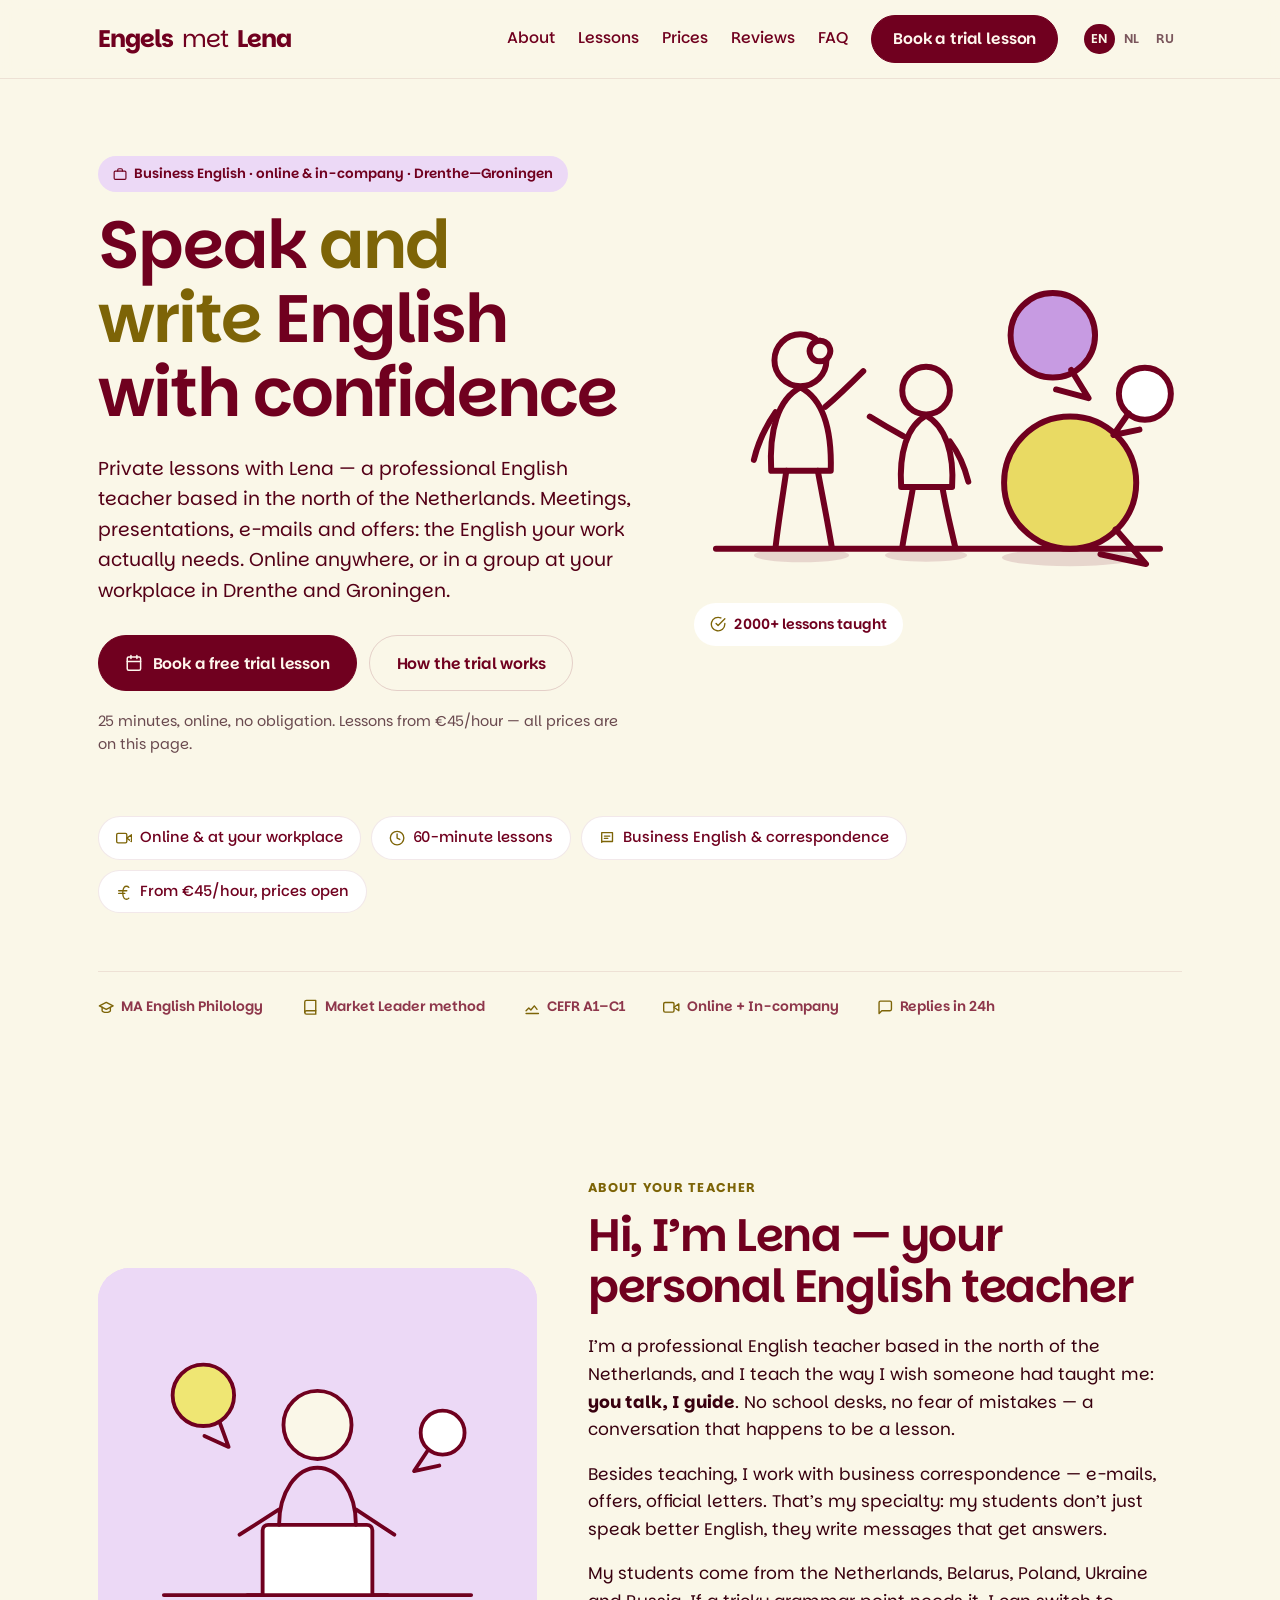
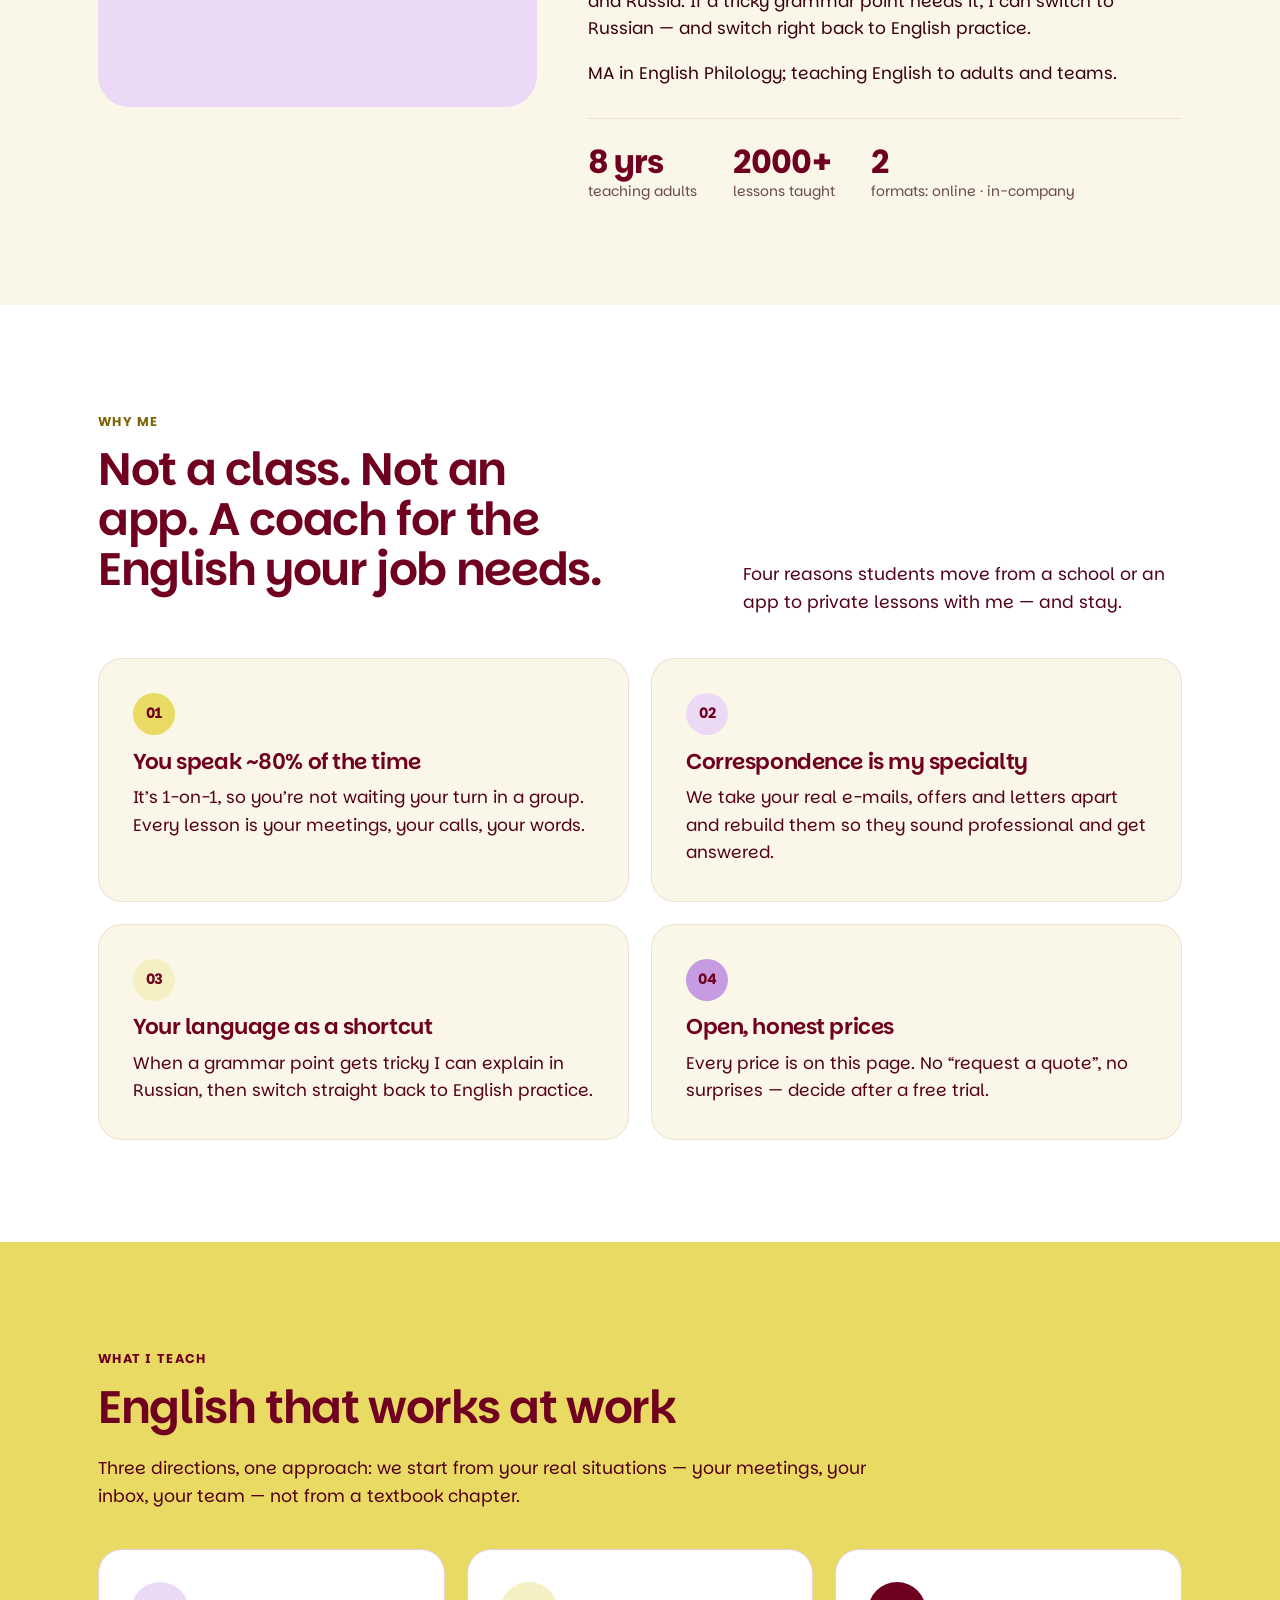
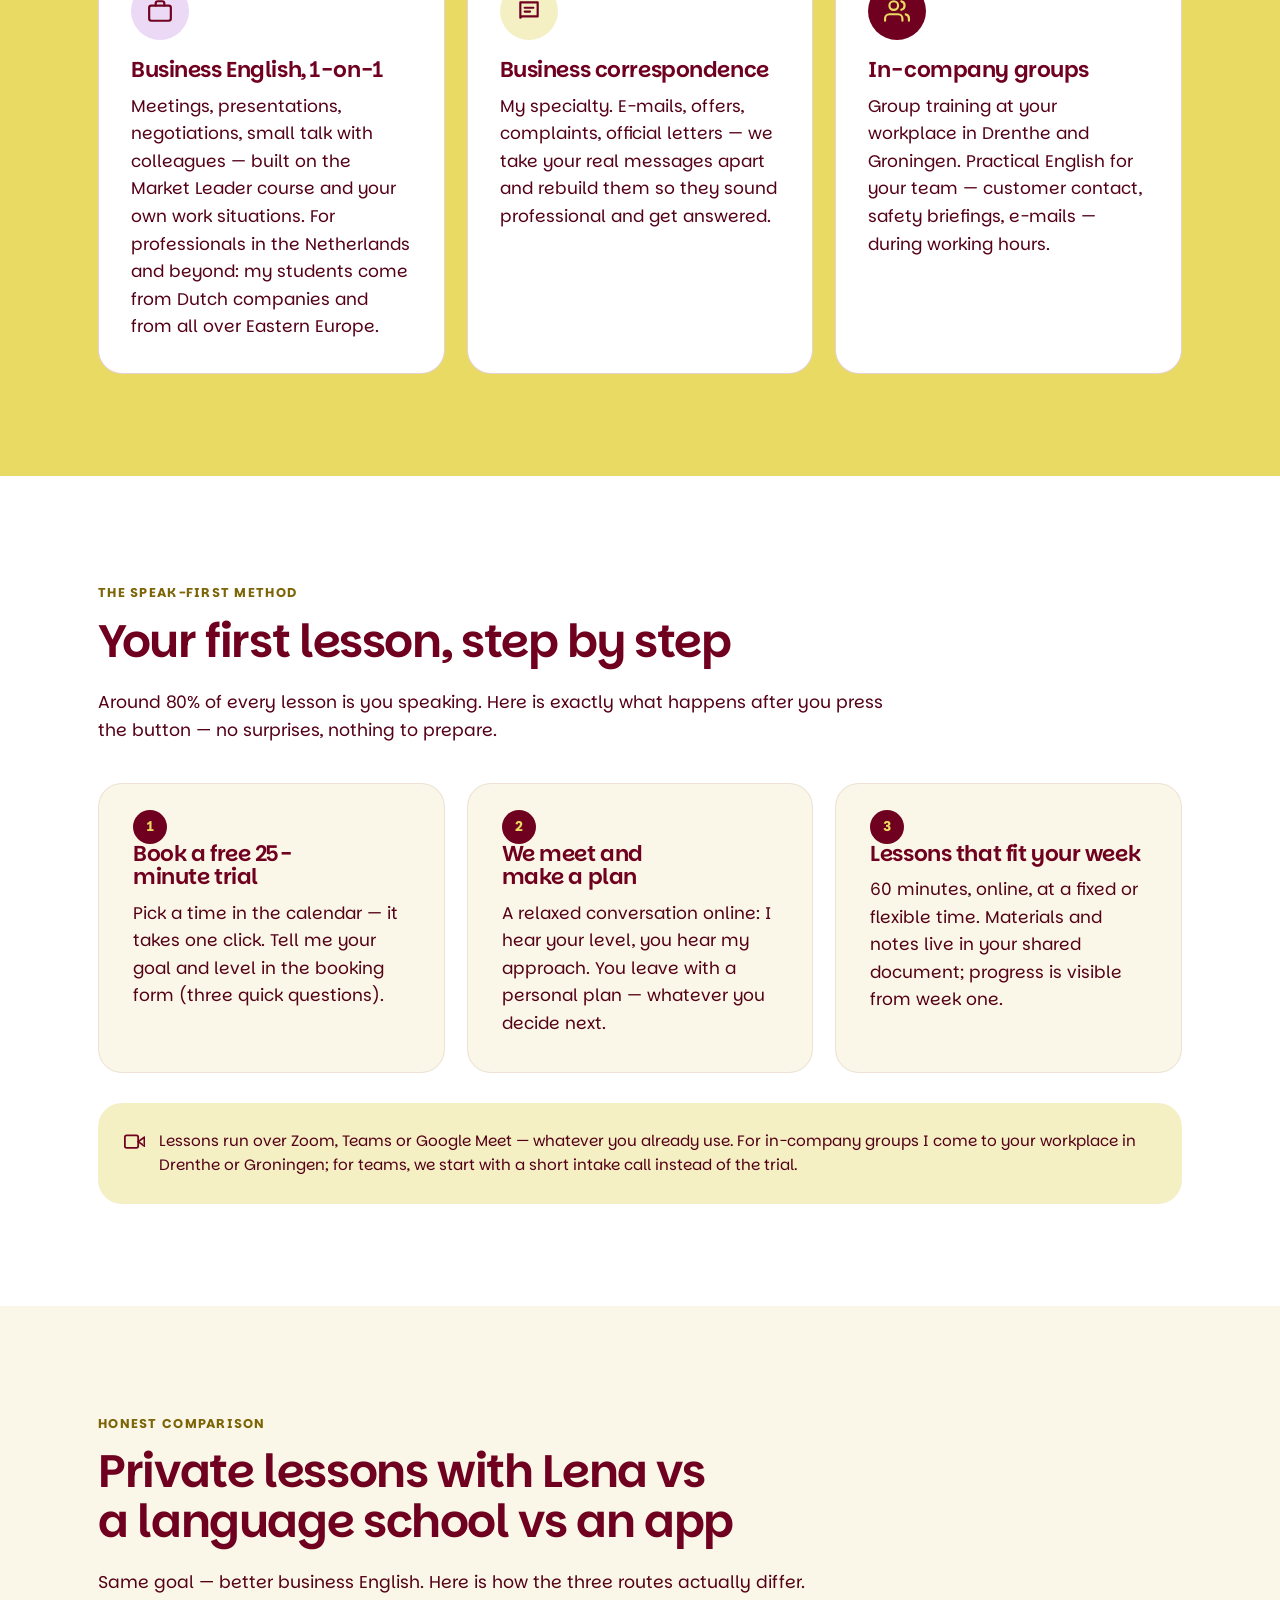
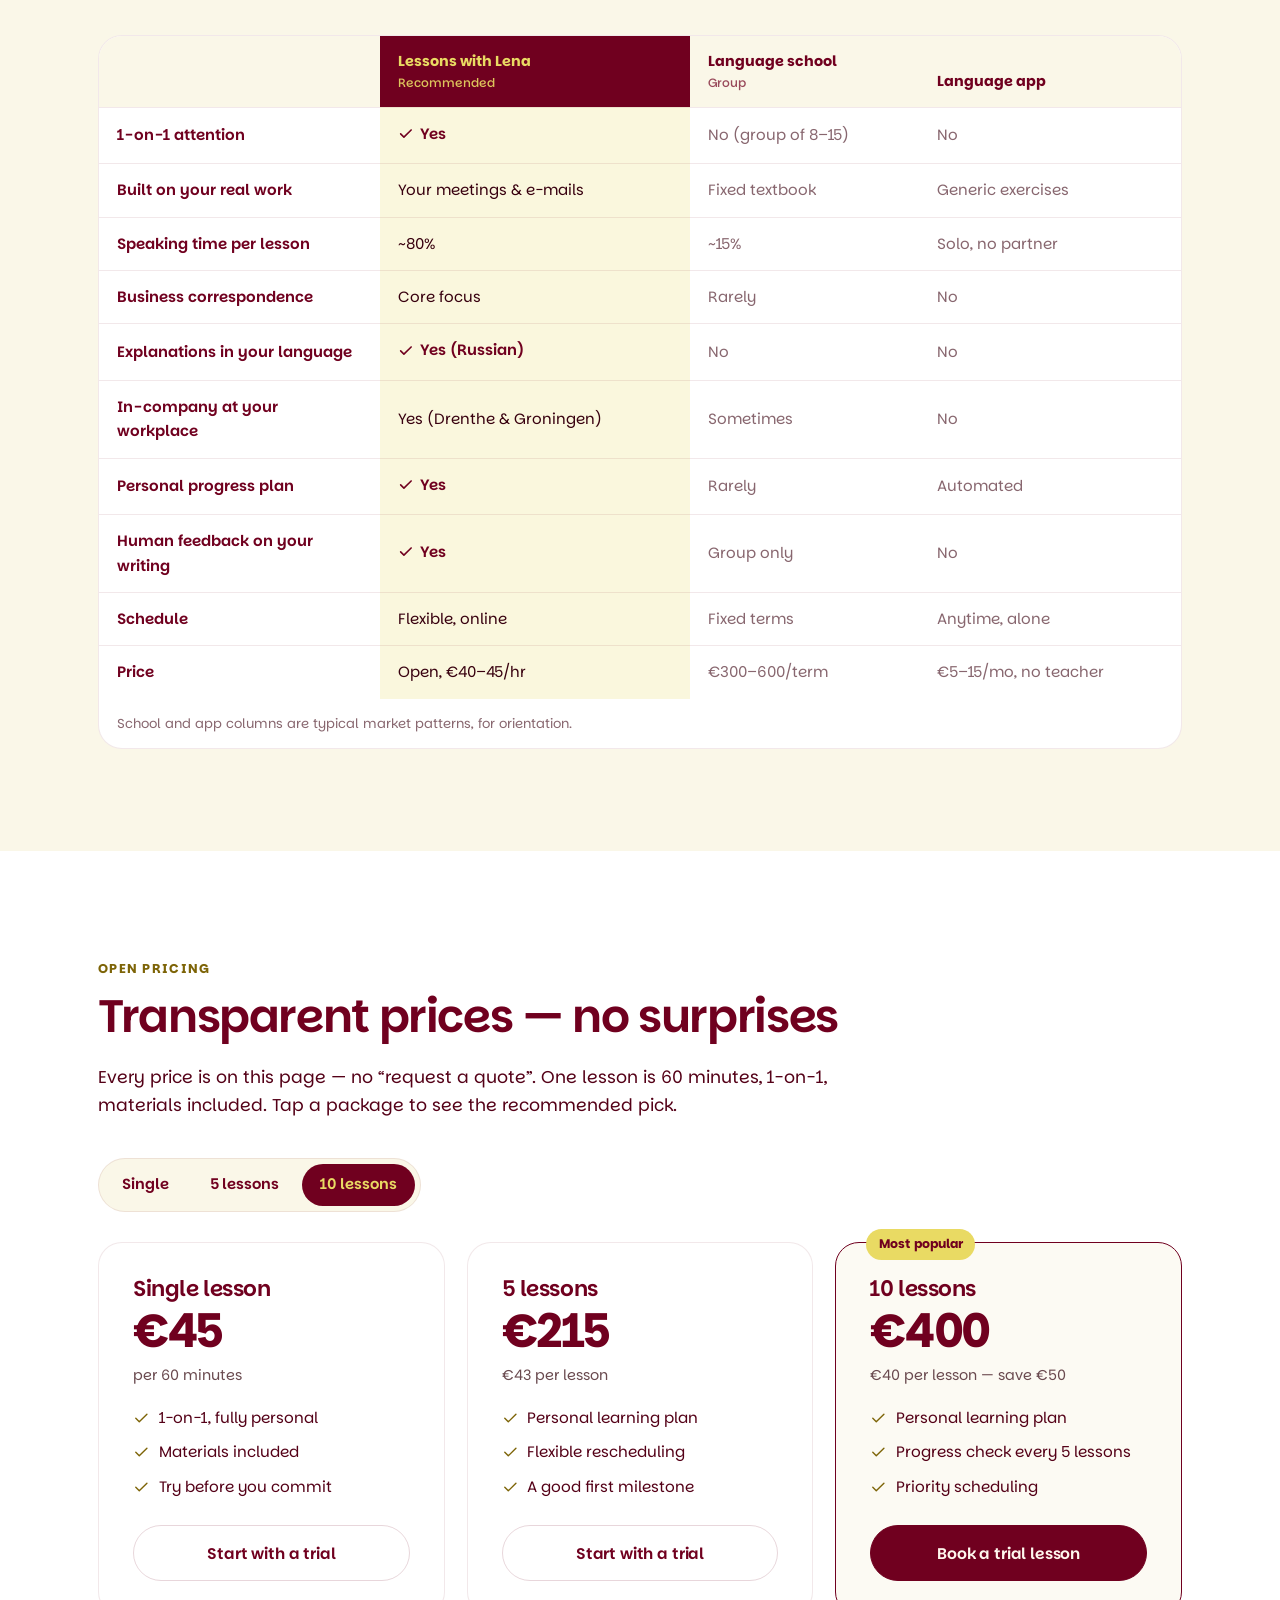
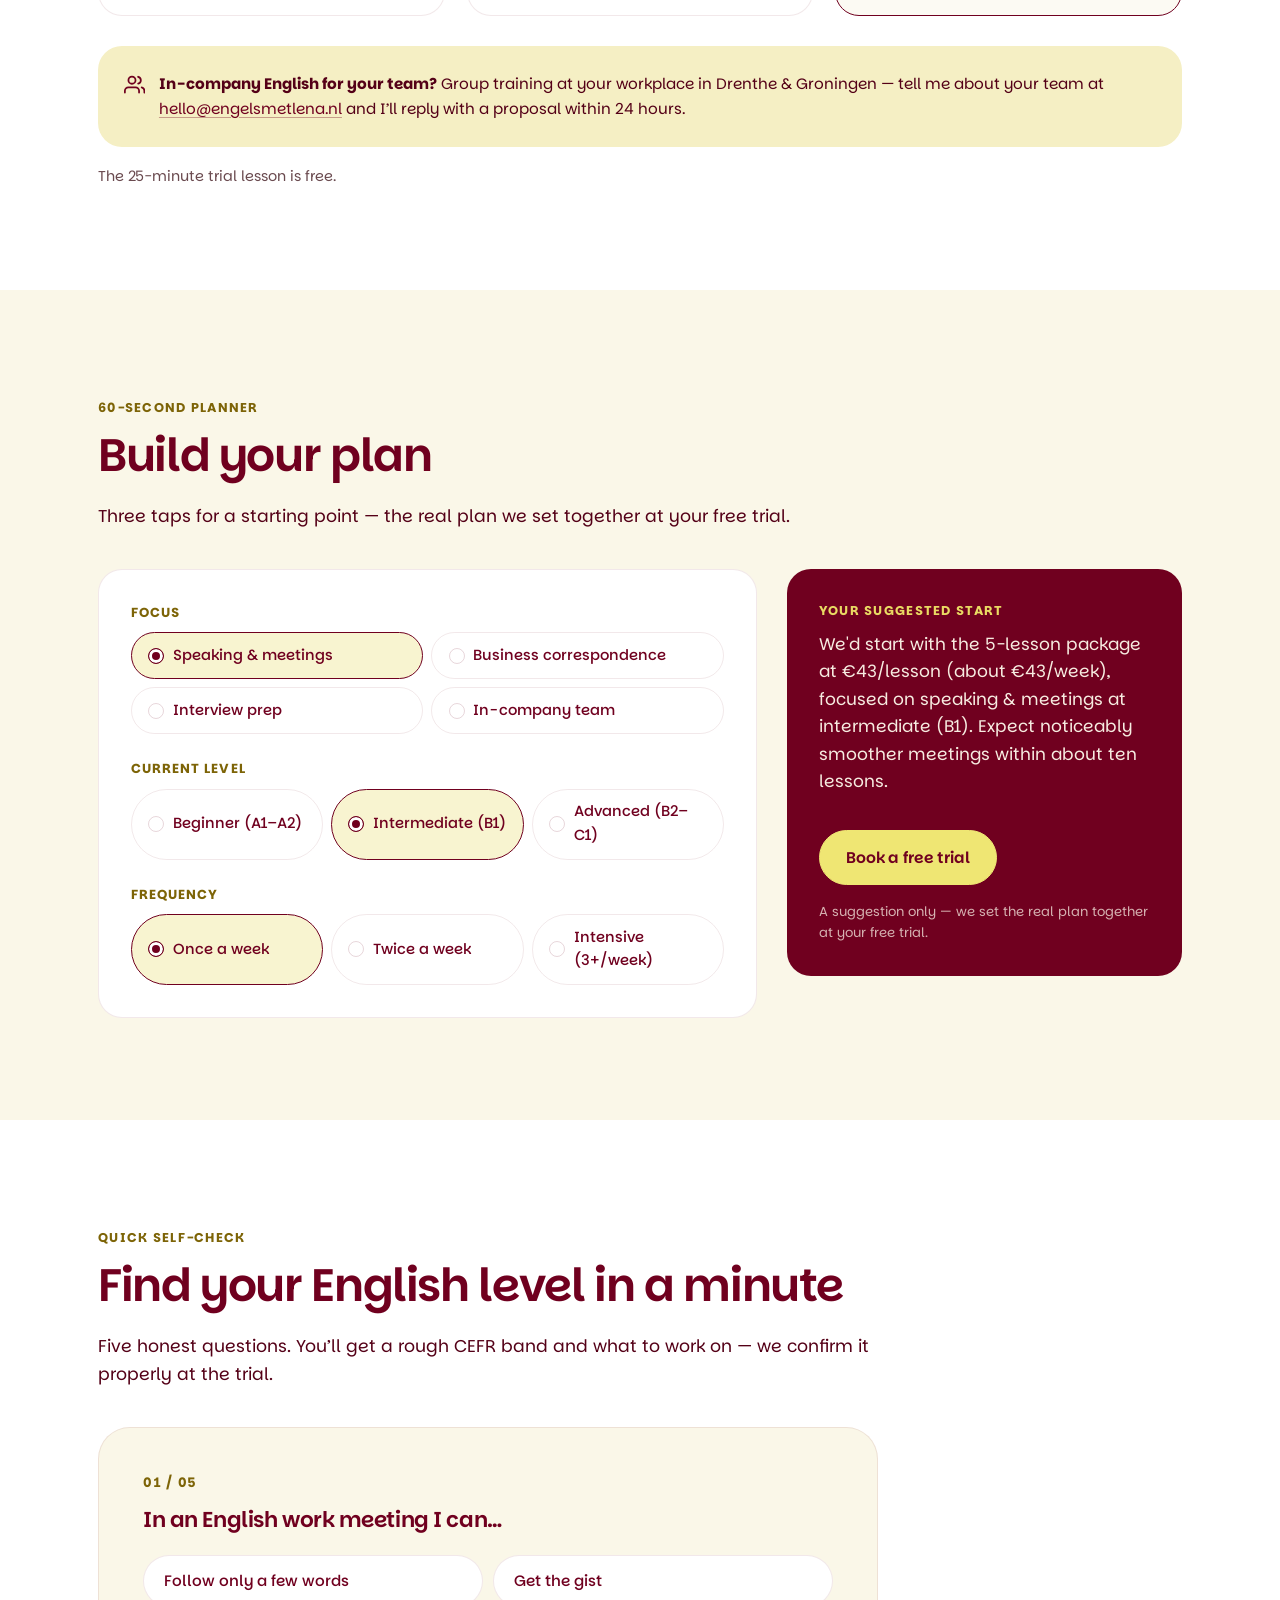
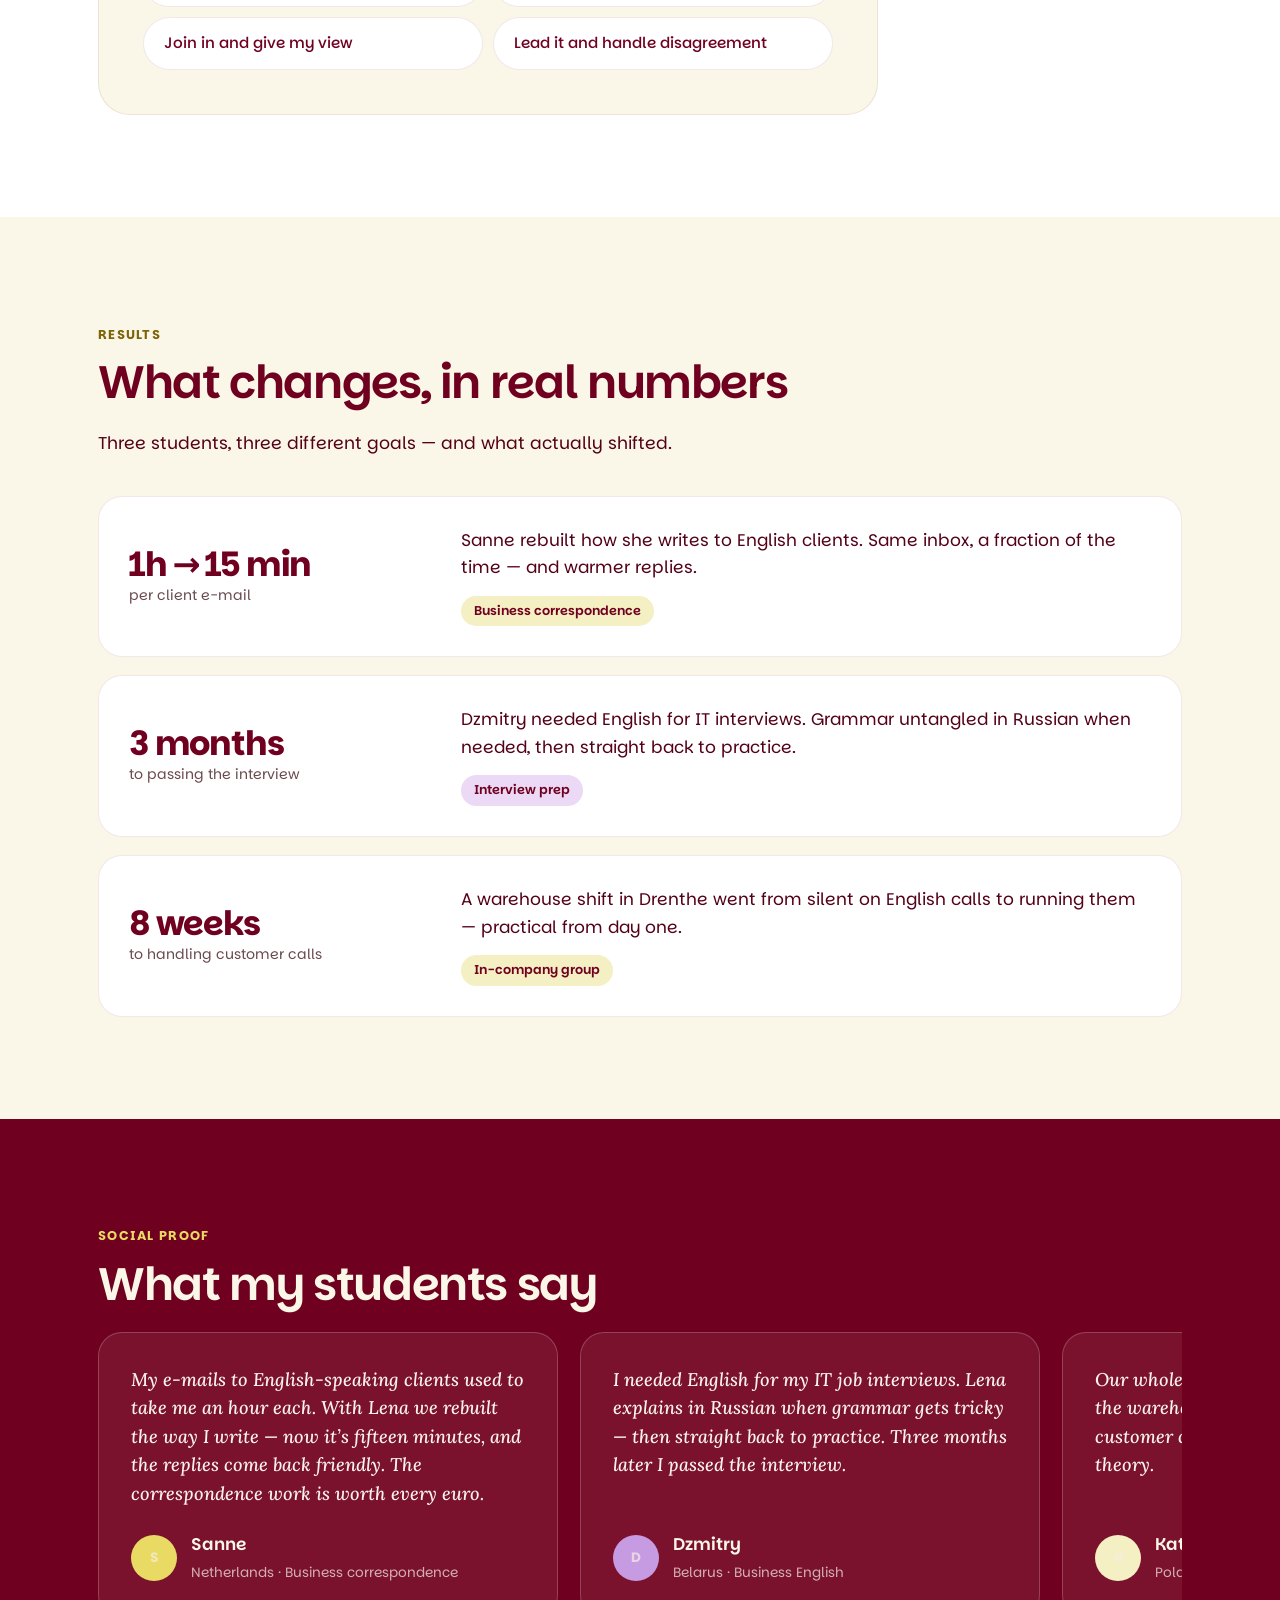
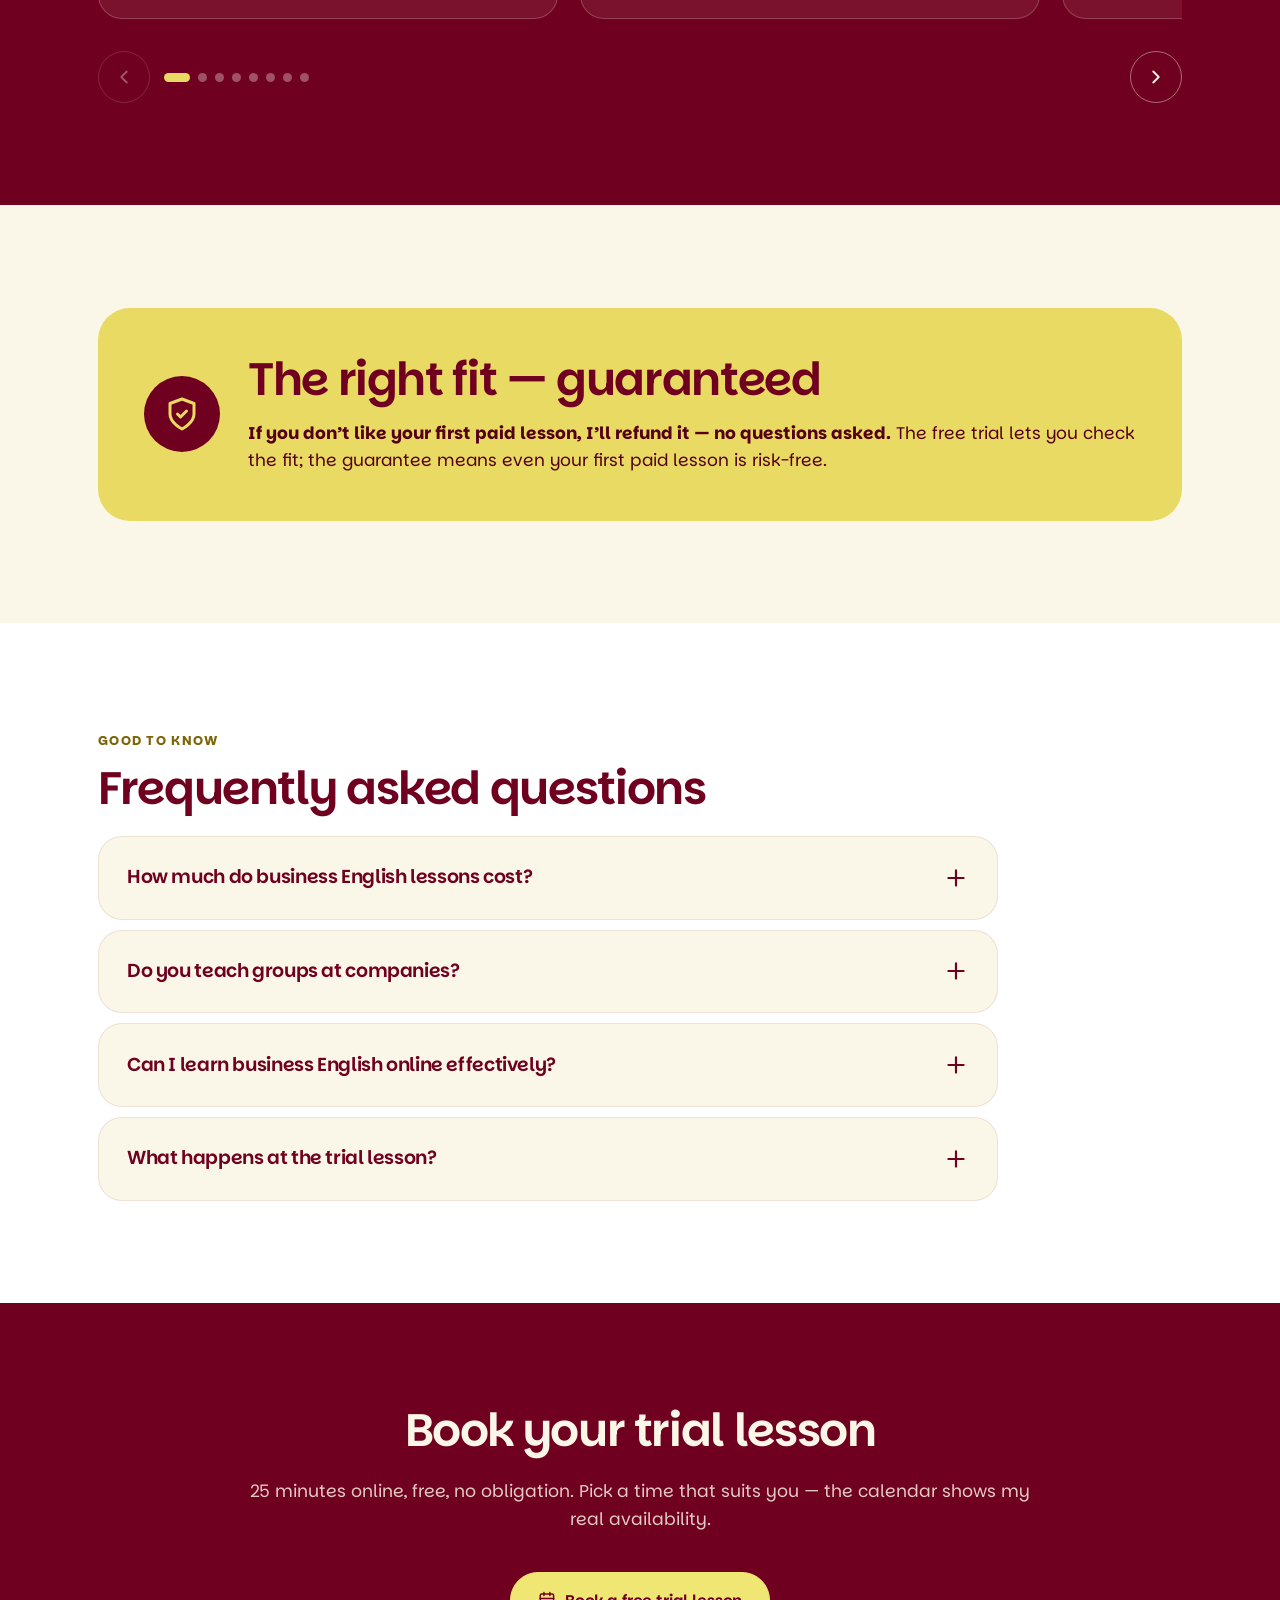
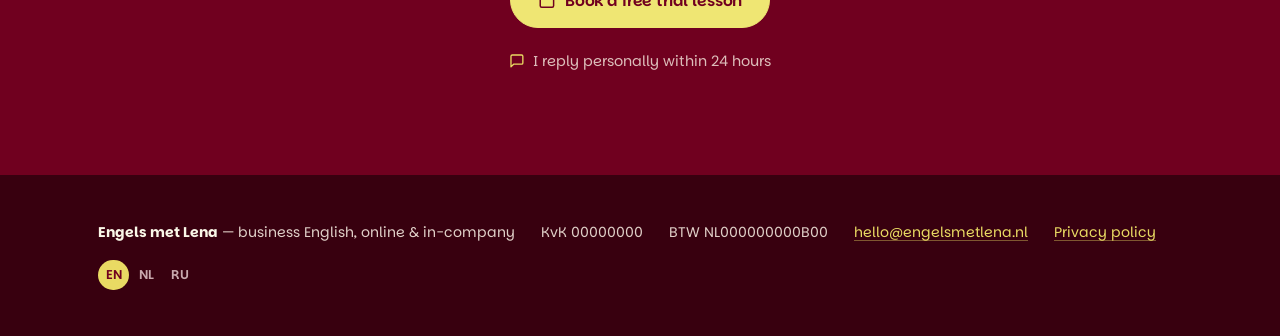
==== commit 97ebaaf7: "Mobile pass + production build - WCAG AA contrast (a11y 100), tap targets >= 44px, safe-area insets " ====
--- a/index.html
+++ b/index.html
@@ -16,7 +16,7 @@
 
   <link rel="icon" href="assets/img/favicon.svg" type="image/svg+xml">
   <link rel="preload" href="assets/fonts/parkinsans-latin.woff2" as="font" type="font/woff2" crossorigin>
-  <link rel="stylesheet" href="assets/css/proto-babel.css">
+  <link rel="stylesheet" href="assets/css/proto-babel.min.css">
 
   <script type="application/ld+json">
   {
@@ -853,6 +853,6 @@
     <a class="btn btn--primary" href="https://calendly.com/lena-placeholder/trial" data-synthetic="calendly">Book now</a>
   </div>
 
-  <script src="assets/js/prototype.js" defer></script>
+  <script src="assets/js/prototype.min.js" defer></script>
 </body>
 </html>
--- a/assets/css/proto-babel.min.css
+++ b/assets/css/proto-babel.min.css
@@ -0,0 +1 @@
+@font-face{font-family:Parkinsans;font-style:normal;font-weight:300 800;font-display:swap;src:url(../fonts/parkinsans-latin.woff2) format("woff2");unicode-range:U+0000-00FF,U+0131,U+0152-0153,U+02BB-02BC,U+02C6,U+02DA,U+02DC,U+2000-206F,U+20AC,U+2122,U+2191,U+2193,U+2212,U+2215,U+FEFF,U+FFFD}@font-face{font-family:Parkinsans;font-style:normal;font-weight:300 800;font-display:swap;src:url(../fonts/parkinsans-latin-ext.woff2) format("woff2");unicode-range:U+0100-02BA,U+02BD-02C5,U+02C7-02CC,U+02CE-02D7,U+02DD-02FF,U+1E00-1E9F,U+1EF2-1EFF,U+2020,U+20A0-20AB,U+20AD-20C0,U+2113,U+2C60-2C7F,U+A720-A7FF}@font-face{font-family:Lora;font-style:italic;font-weight:400 600;font-display:swap;src:url(../fonts/lora-italic-latin.woff2) format("woff2")}:root{--paper: #faf7e8;--paper-2: #fcfaf3;--white: #ffffff;--wine: #70001f;--wine-deep: #38000f;--ink: #540017;--gold: #7d6407;--gold-lite: #ac8d0a;--sun: #e9da63;--sun-btn: #efe673;--sun-soft: #f5efc4;--lilac: #c79be2;--lilac-soft: #ecd9f6;--line: rgba(112, 0, 31, .16);--line-soft: rgba(112, 0, 31, .09);--r-pill: 999px;--r-lg: 32px;--r-md: 24px;--r-sm: 16px;--shadow: 0 18px 40px -28px rgba(56, 0, 15, .45);--pad-x: clamp(20px, 5vw, 48px);--sec-y: clamp(56px, 8vw, 104px);--sans: "Parkinsans", "Segoe UI", system-ui, -apple-system, Arial, sans-serif;--serif: "Lora", Georgia, "Times New Roman", serif}*,*:before,*:after{box-sizing:border-box}html{scroll-behavior:smooth;-webkit-text-size-adjust:100%}@media(prefers-reduced-motion:reduce){html{scroll-behavior:auto}}body{margin:0;background:var(--paper);color:var(--wine-deep);font-family:var(--sans);font-size:17px;line-height:1.62;font-weight:400;-webkit-font-smoothing:antialiased;overflow-x:hidden}img,svg{max-width:100%}img{height:auto;display:block}h1,h2,h3{font-family:var(--sans);color:var(--wine);font-weight:600;letter-spacing:-.03em;line-height:1.1;margin:0 0 .5em;text-wrap:balance}h1{font-size:clamp(2.4rem,6.2vw,4.2rem)}h2{font-size:clamp(1.8rem,3.6vw,2.85rem)}h3{font-size:clamp(1.12rem,1.7vw,1.35rem);letter-spacing:-.02em}p{margin:0 0 1em}p:last-child{margin-bottom:0}strong{font-weight:700}a{color:var(--wine);text-decoration-color:#70001f59;text-underline-offset:3px}a:hover{text-decoration-color:currentColor}:focus-visible{outline:3px solid var(--wine);outline-offset:3px;border-radius:6px}.container{width:min(1180px,100%);margin-inline:auto;padding-inline:var(--pad-x)}.btn{display:inline-flex;align-items:center;gap:.6em;padding:.92em 1.7em;border:1.5px solid transparent;border-radius:var(--r-pill);font:inherit;font-size:.97rem;font-weight:600;letter-spacing:-.01em;text-decoration:none;cursor:pointer;transition:transform .18s ease,background-color .18s ease,color .18s ease,border-color .18s ease}.btn svg{width:1.15em;height:1.15em;flex:none}.btn:hover{transform:translateY(-2px)}.btn--primary{background:var(--wine);color:#fff7ee;border-color:var(--wine)}.btn--primary:hover{background:var(--ink);color:#fff}.btn--ghost{background:transparent;color:var(--wine);border-color:var(--line)}.btn--ghost:hover{background:#70001f0f;border-color:var(--wine)}.btn--light{background:var(--sun-btn);color:var(--wine);border-color:var(--sun-btn)}.btn--light:hover{background:#fff;border-color:#fff}.site-header{position:sticky;top:0;z-index:50;background:#faf7e8eb;backdrop-filter:blur(10px);border-bottom:1px solid var(--line-soft)}.site-header__inner{display:flex;align-items:center;gap:clamp(12px,2vw,28px);min-height:78px}.logo{font-size:1.5rem;font-weight:700;letter-spacing:-.045em;color:var(--wine);text-decoration:none;margin-right:auto;white-space:nowrap}.logo em{font-style:normal;font-weight:400}.site-nav{display:none;align-items:center;gap:clamp(14px,1.8vw,26px)}.site-nav a:not(.btn){color:var(--wine);text-decoration:none;font-weight:500;font-size:.98rem;padding:.3em 0;border-bottom:2px solid transparent}.site-nav a:not(.btn):hover{border-bottom-color:var(--wine)}.site-nav .btn{padding:.68em 1.35em}.lang-switch{display:flex;align-items:center;gap:.1rem;font-size:.8rem;font-weight:600}.lang-switch a,.lang-switch span{padding:.35em .6em;border-radius:var(--r-pill);text-decoration:none;color:var(--wine)}.lang-switch [aria-current=page]{background:var(--wine);color:var(--paper)}.lang-switch span{opacity:.38;cursor:default}.nav-toggle{display:inline-flex;align-items:center;justify-content:center;width:46px;height:46px;border:1.5px solid var(--line);border-radius:var(--r-pill);background:transparent;color:var(--wine);cursor:pointer}.nav-toggle svg{width:24px;height:24px}.mobile-menu{display:none;padding-bottom:22px}.mobile-menu.is-open{display:flex;flex-direction:column;gap:4px}.mobile-menu a:not(.btn){padding:.75em 0;color:var(--wine);text-decoration:none;font-weight:500;border-bottom:1px solid var(--line-soft)}.mobile-menu .btn{margin-top:14px;justify-content:center}@media(min-width:1000px){.site-nav{display:flex}.nav-toggle,.mobile-menu{display:none!important}}.hero{padding:clamp(38px,6vw,78px) 0 clamp(30px,5vw,60px)}.hero__grid{display:grid;gap:clamp(28px,5vw,56px);align-items:center}@media(min-width:900px){.hero__grid{grid-template-columns:1.05fr .95fr}}.hero__eyebrow{display:inline-flex;align-items:center;gap:.55em;background:var(--lilac-soft);color:var(--wine);border-radius:var(--r-pill);padding:.55em 1.1em;font-size:.84rem;font-weight:600;margin-bottom:1.2em}.hero__eyebrow svg{width:1.05em;height:1.05em}.hero h1{margin-bottom:.35em}.hero h1 em{font-style:normal;color:var(--gold)}.hero__sub{font-size:clamp(1.02rem,1.5vw,1.18rem);max-width:34em;color:var(--ink)}.hero__cta{display:flex;flex-wrap:wrap;gap:12px;margin:1.7em 0 1.1em}.hero__note{font-size:.9rem;color:#38000fb8}.hero__media{position:relative}.hero__photo{width:100%;height:auto;aspect-ratio:auto;background:transparent;object-fit:contain}.hero__badge{position:static;display:inline-flex;align-items:center;gap:.55em;margin:0;background:var(--white);color:var(--wine);border-radius:var(--r-pill);padding:.7em 1.15em;font-size:.88rem;font-weight:600;box-shadow:var(--shadow)}.hero__badge svg{width:1.15em;height:1.15em;color:var(--gold)}.facts{padding-bottom:clamp(18px,3vw,32px)}.facts__list{list-style:none;display:flex;flex-wrap:wrap;gap:10px;margin:0;padding:0}.facts__list li{display:inline-flex;align-items:center;gap:.55em;background:var(--white);border:1px solid var(--line-soft);border-radius:var(--r-pill);padding:.6em 1.15em;font-size:.92rem;font-weight:500;color:var(--wine)}.facts__list svg{width:1.1em;height:1.1em;color:var(--gold)}.credbar{padding:clamp(14px,2.5vw,26px) 0 clamp(30px,5vw,52px)}.credbar__list{list-style:none;display:flex;flex-wrap:wrap;align-items:center;gap:clamp(16px,3vw,40px);margin:0;padding:clamp(16px,2.5vw,24px) 0 0;border-top:1px solid var(--line-soft);font-size:.86rem;font-weight:600;color:#70001fc7}.credbar__list li{display:inline-flex;align-items:center;gap:.5em}.credbar__list svg{width:1.2em;height:1.2em;color:var(--gold)}.section{padding:var(--sec-y) 0}.section--beige{background:var(--white)}.section-kicker{display:inline-block;font-size:.8rem;font-weight:700;letter-spacing:.1em;text-transform:uppercase;color:var(--gold);margin-bottom:.9em}.section-lead{font-size:clamp(1rem,1.35vw,1.12rem);max-width:46em;color:var(--ink);margin-bottom:2.2em}.section-head{display:grid;gap:10px;margin-bottom:2.4em}@media(min-width:900px){.section-head{grid-template-columns:1.15fr .85fr;align-items:end;gap:clamp(24px,4vw,56px)}.section-head .section-lead{margin-bottom:0}}#lessons{background:var(--sun)}#lessons .section-kicker{color:var(--wine)}#lessons .card{border-color:#70001f2e}#reviews{background:var(--wine);color:#f6ece2}#reviews h2,#reviews h3{color:var(--paper)}#reviews .section-kicker{color:var(--sun)}.about__grid{display:grid;gap:clamp(24px,4vw,52px);align-items:center}@media(min-width:900px){.about__grid{grid-template-columns:.85fr 1.15fr}}.about__photo{width:100%;border-radius:var(--r-lg);background:var(--lilac-soft);aspect-ratio:1 / 1;object-fit:cover}.about__stats{display:flex;flex-wrap:wrap;gap:clamp(16px,3vw,36px);margin-top:1.8em;padding-top:1.5em;border-top:1px solid var(--line-soft)}.stat{display:flex;flex-direction:column}.stat strong{font-size:clamp(1.5rem,2.6vw,2rem);font-weight:700;letter-spacing:-.03em;color:var(--wine);line-height:1.1}.stat span{font-size:.87rem;color:#38000fb8}.usp-grid{display:grid;gap:clamp(14px,2vw,22px)}@media(min-width:760px){.usp-grid{grid-template-columns:repeat(2,1fr)}}.usp{background:var(--paper-2);border:1px solid var(--line-soft);border-radius:var(--r-md);padding:clamp(22px,3vw,34px)}.section--beige .usp{background:var(--paper)}.usp__num{display:inline-flex;align-items:center;justify-content:center;width:42px;height:42px;border-radius:var(--r-pill);background:var(--sun);color:var(--wine);font-size:.9rem;font-weight:700;margin-bottom:1em}.usp:nth-child(2) .usp__num{background:var(--lilac-soft)}.usp:nth-child(3) .usp__num{background:var(--sun-soft)}.usp:nth-child(4) .usp__num{background:var(--lilac)}.usp p{color:var(--ink);margin:0}.cards{display:grid;gap:clamp(14px,2vw,22px)}@media(min-width:860px){.cards{grid-template-columns:repeat(3,1fr)}}.card{background:var(--white);border:1px solid var(--line-soft);border-radius:var(--r-md);padding:clamp(22px,3vw,32px);transition:transform .2s ease,box-shadow .2s ease}.card:hover{transform:translateY(-3px);box-shadow:var(--shadow)}.card--feature{background:var(--paper-2);border-color:var(--line)}#lessons .card--feature{background:var(--white)}.card__icon{display:inline-flex;align-items:center;justify-content:center;width:58px;height:58px;border-radius:var(--r-pill);background:var(--lilac-soft);color:var(--wine);margin-bottom:1.1em}.card:nth-child(2) .card__icon{background:var(--sun-soft)}.card:nth-child(3) .card__icon{background:var(--wine);color:var(--sun)}.card__icon svg{width:26px;height:26px}.card p{color:var(--ink);margin:0}.steps{display:grid;gap:clamp(14px,2vw,22px);counter-reset:step}@media(min-width:860px){.steps{grid-template-columns:repeat(3,1fr)}}.step{position:relative;background:var(--paper);border:1px solid var(--line-soft);border-radius:var(--r-md);padding:clamp(24px,3vw,34px);padding-top:clamp(46px,5vw,58px)}.section--beige .step{background:var(--paper)}.step:before{counter-increment:step;content:counter(step);position:absolute;top:clamp(18px,2.5vw,26px);left:clamp(24px,3vw,34px);display:inline-flex;align-items:center;justify-content:center;width:34px;height:34px;border-radius:var(--r-pill);background:var(--wine);color:var(--sun);font-size:.85rem;font-weight:700}.step p{color:var(--ink);margin:0}.method-note{display:flex;gap:.9em;align-items:flex-start;margin-top:clamp(20px,3vw,30px);background:var(--sun-soft);border-radius:var(--r-md);padding:clamp(18px,2.5vw,26px);font-size:.95rem;color:var(--ink)}.method-note svg{width:1.4em;height:1.4em;flex:none;color:var(--wine);margin-top:.15em}.compare{overflow-x:auto;border:1px solid var(--line-soft);border-radius:var(--r-md);background:var(--white);-webkit-overflow-scrolling:touch}.compare table{width:100%;min-width:720px;border-collapse:collapse;font-size:.94rem}.compare caption{caption-side:bottom;padding:14px 18px;font-size:.82rem;color:#38000f99;text-align:left}.compare th,.compare td{padding:14px 18px;text-align:left;border-bottom:1px solid var(--line-soft)}.compare thead th{font-size:.9rem;font-weight:700;color:var(--wine);vertical-align:bottom;background:var(--paper)}.compare thead th small{display:block;font-size:.76rem;font-weight:500;opacity:.7}.compare tbody th{font-weight:600;color:var(--wine);width:26%}.compare .col-lena{background:#e9da6338}.compare thead .col-lena{background:var(--wine);color:var(--sun);border-radius:0}.compare thead .col-lena small{color:var(--sun);opacity:.9}.compare tbody tr:last-child td,.compare tbody tr:last-child th{border-bottom:0}.yes{display:inline-flex;align-items:center;gap:.4em;font-weight:600;color:var(--wine)}.yes svg{width:1.05em;height:1.05em}.compare .no{color:#38000f99}.plan-toggle{display:inline-flex;gap:4px;padding:5px;background:var(--paper);border:1px solid var(--line-soft);border-radius:var(--r-pill);margin-bottom:clamp(20px,3vw,30px)}.section--beige .plan-toggle{background:var(--paper)}.plan-toggle button{border:0;background:transparent;border-radius:var(--r-pill);padding:.62em 1.25em;font:inherit;font-size:.92rem;font-weight:600;color:var(--wine);cursor:pointer;transition:background-color .18s ease,color .18s ease}.plan-toggle button.is-active{background:var(--wine);color:var(--sun)}.pricing{display:grid;gap:clamp(14px,2vw,22px)}@media(min-width:860px){.pricing{grid-template-columns:repeat(3,1fr)}}.price-card{position:relative;display:flex;flex-direction:column;background:var(--white);border:1px solid var(--line-soft);border-radius:var(--r-md);padding:clamp(24px,3vw,34px)}.price-card:has(.price-card__flag:not([hidden])){border-color:var(--wine);background:var(--paper-2)}.price-card__flag{position:absolute;top:-14px;left:clamp(20px,3vw,30px);background:var(--sun);color:var(--wine);border-radius:var(--r-pill);padding:.42em 1em;font-size:.78rem;font-weight:700}.price-card h3{margin-bottom:.35em}.price-card__amount{font-size:clamp(2.2rem,4vw,2.9rem);font-weight:700;letter-spacing:-.04em;color:var(--wine);line-height:1;margin:0 0 .2em}.price-card__rate{font-size:.9rem;color:#38000fb3;margin-bottom:1.3em}.price-card ul{list-style:none;margin:0 0 1.7em;padding:0;display:grid;gap:.65em;font-size:.95rem}.price-card li{display:flex;gap:.6em;align-items:flex-start;color:var(--ink)}.price-card li svg{width:1.1em;height:1.1em;flex:none;color:var(--gold);margin-top:.25em}.price-card .btn{margin-top:auto;justify-content:center}.pricing-note{margin-top:1.2em;font-size:.9rem;color:#38000fad}.calc{display:grid;gap:clamp(18px,3vw,30px)}@media(min-width:900px){.calc{grid-template-columns:1.25fr .75fr;align-items:start}}.calc__form{display:grid;gap:clamp(16px,2.5vw,24px);background:var(--white);border:1px solid var(--line-soft);border-radius:var(--r-md);padding:clamp(22px,3vw,32px)}.section--beige .calc__form{background:var(--paper)}.calc__field{border:0;margin:0;padding:0}.calc__field legend{padding:0 0 .7em;font-size:.82rem;font-weight:700;letter-spacing:.08em;text-transform:uppercase;color:var(--gold)}.calc__options{display:grid;gap:8px}@media(min-width:620px){.calc__options{grid-template-columns:repeat(3,1fr)}.calc__options--2{grid-template-columns:repeat(2,1fr)}}.calc__opt{display:flex;align-items:center;gap:.6em;border:1.5px solid var(--line-soft);border-radius:var(--r-pill);padding:.72em 1.1em;font-size:.92rem;font-weight:500;color:var(--wine);cursor:pointer;transition:border-color .18s ease,background-color .18s ease}.calc__opt input{position:absolute;opacity:0;pointer-events:none}.calc__opt .dot{width:16px;height:16px;border-radius:var(--r-pill);border:1.5px solid var(--line);flex:none;transition:box-shadow .18s ease,background-color .18s ease,border-color .18s ease}.calc__opt:hover{border-color:var(--line);background:#70001f0a}.calc__opt:has(input:checked){border-color:var(--wine);background:#e9da634d}.calc__opt:has(input:checked) .dot{background:var(--wine);border-color:var(--wine);box-shadow:inset 0 0 0 3px var(--white)}.calc__opt:has(input:focus-visible){outline:3px solid var(--wine);outline-offset:2px}.calc__result{background:var(--wine);color:#f7ece1;border-radius:var(--r-md);padding:clamp(22px,3vw,32px)}.calc__result-kicker{font-size:.8rem;font-weight:700;letter-spacing:.1em;text-transform:uppercase;color:var(--sun);margin-bottom:.7em}.calc__result .btn--primary{background:var(--sun-btn);color:var(--wine);border-color:var(--sun-btn);margin-top:1.1em}.calc__result .btn--primary:hover{background:#fff;border-color:#fff}.calc__disclaimer{margin-top:1.2em;font-size:.82rem;opacity:.75}.quiz{background:var(--white);border:1px solid var(--line-soft);border-radius:var(--r-lg);padding:clamp(24px,4vw,44px);max-width:780px}.section--beige .quiz{background:var(--paper)}.quiz__progress{font-size:.82rem;font-weight:700;letter-spacing:.12em;color:var(--gold);margin-bottom:1.1em}.quiz-q__title{margin-bottom:1.1em}.quiz-q__options{display:grid;gap:10px}@media(min-width:700px){.quiz-q__options{grid-template-columns:repeat(2,1fr)}}.quiz-opt{text-align:left;border:1.5px solid var(--line-soft);background:var(--paper);border-radius:var(--r-pill);padding:.85em 1.3em;font:inherit;font-size:.95rem;font-weight:500;color:var(--wine);cursor:pointer;transition:border-color .18s ease,background-color .18s ease,transform .18s ease}.section--beige .quiz-opt{background:var(--white)}.quiz-opt:hover{border-color:var(--wine);transform:translate(3px)}.quiz-opt.is-picked{background:var(--wine);border-color:var(--wine);color:var(--sun)}.quiz__result-kicker{font-size:.8rem;font-weight:700;letter-spacing:.1em;text-transform:uppercase;color:var(--gold);margin-bottom:.6em}.quiz__band{font-size:clamp(1.7rem,3.4vw,2.4rem);font-weight:700;letter-spacing:-.03em;color:var(--wine);line-height:1.1;margin-bottom:.3em}.quiz__desc{color:var(--ink)}.quiz__result .calc__disclaimer{color:#38000f99;opacity:1}.quiz__result-actions{display:flex;flex-wrap:wrap;gap:12px;align-items:center;margin-top:1.4em}.quiz__restart{border:1.5px solid var(--line);background:transparent;border-radius:var(--r-pill);padding:.82em 1.5em;font:inherit;font-size:.95rem;font-weight:600;color:var(--wine);cursor:pointer}.quiz__restart:hover{background:#70001f0f}.cases{display:grid;gap:clamp(12px,2vw,18px)}.case{display:grid;gap:clamp(10px,2vw,28px);align-items:center;background:var(--white);border:1px solid var(--line-soft);border-radius:var(--r-md);padding:clamp(20px,3vw,30px)}@media(min-width:760px){.case{grid-template-columns:minmax(210px,30%) 1fr}}.case__metric{display:flex;flex-direction:column}.case__number{font-size:clamp(1.5rem,2.8vw,2.1rem);font-weight:700;letter-spacing:-.035em;color:var(--wine);line-height:1.1}.case__label{font-size:.88rem;color:#38000fb3}.case__body p{color:var(--ink);margin-bottom:.8em}.case__tag{display:inline-block;background:var(--sun-soft);color:var(--wine);border-radius:var(--r-pill);padding:.4em 1em;font-size:.8rem;font-weight:600}.case:nth-child(2) .case__tag{background:var(--lilac-soft)}.slider{position:relative}.slider__track{display:flex;gap:clamp(14px,2vw,22px);overflow-x:auto;scroll-snap-type:x mandatory;scrollbar-width:none;padding-bottom:6px}.slider__track::-webkit-scrollbar{display:none}.slide{flex:0 0 min(100%,460px);scroll-snap-align:start}.slide__inner{height:100%;background:#ffffff12;border:1px solid rgba(246,236,226,.22);border-radius:var(--r-md);padding:clamp(22px,3vw,32px);display:flex;flex-direction:column;gap:1.4em}.slide blockquote{margin:0;font-family:var(--serif);font-style:italic;font-size:clamp(1.02rem,1.5vw,1.15rem);line-height:1.55;color:#fbf3ea}.slide footer{display:flex;align-items:center;gap:.8em;margin-top:auto}.slide__avatar{display:inline-flex;align-items:center;justify-content:center;width:46px;height:46px;border-radius:var(--r-pill);background:var(--sun);color:var(--wine);font-weight:700;flex:none}.slide__avatar--brass{background:var(--lilac)}.slide__avatar--sand{background:var(--sun-soft)}.slide footer strong{display:block;color:var(--paper);font-weight:600}.slide footer span{font-size:.85rem;color:#f6ece2b8}.slider__nav{display:flex;align-items:center;gap:14px;margin-top:clamp(18px,3vw,26px)}.slider__btn{display:inline-flex;align-items:center;justify-content:center;width:52px;height:52px;border-radius:var(--r-pill);border:1.5px solid rgba(246,236,226,.45);background:transparent;color:var(--paper);cursor:pointer;transition:background-color .18s ease,color .18s ease}.slider__btn:hover:not(:disabled){background:var(--paper);color:var(--wine)}.slider__btn:disabled{opacity:.35;cursor:default}.slider__btn svg{width:22px;height:22px}.slider__dots{display:flex;gap:8px;margin-right:auto}.slider__dots button{width:9px;height:9px;padding:0;border:0;border-radius:var(--r-pill);background:#f6ece259;cursor:pointer}.slider__dots button.is-active{background:var(--sun);width:26px}.guarantee{display:grid;gap:clamp(16px,3vw,28px);align-items:center;background:var(--sun);border-radius:var(--r-lg);padding:clamp(26px,4vw,46px)}@media(min-width:760px){.guarantee{grid-template-columns:auto 1fr}}.guarantee__icon{display:inline-flex;align-items:center;justify-content:center;width:76px;height:76px;border-radius:var(--r-pill);background:var(--wine);color:var(--sun)}.guarantee__icon svg{width:36px;height:36px}.guarantee h2{margin-bottom:.35em}.guarantee p{color:var(--ink);margin:0}.faq{display:grid;gap:10px;max-width:900px}.faq details{background:var(--paper);border:1px solid var(--line-soft);border-radius:var(--r-md);padding:clamp(6px,1vw,10px) clamp(18px,2.5vw,28px)}.section--beige .faq details{background:var(--paper)}.faq summary{display:flex;align-items:center;gap:1em;justify-content:space-between;list-style:none;cursor:pointer;padding:1.05em 0}.faq summary::-webkit-details-marker{display:none}.faq summary h3{margin:0;font-size:clamp(1.02rem,1.5vw,1.18rem)}.faq summary svg{width:26px;height:26px;flex:none;color:var(--wine);transition:transform .22s ease}.faq details[open] summary svg{transform:rotate(45deg)}.faq details>div{padding:0 0 1.3em;color:var(--ink);max-width:62ch}.section--green,.cta-final{background:var(--wine);color:#f7ece1;text-align:center}.cta-final h2{color:var(--paper)}.cta-final .section-lead{margin-inline:auto;color:#f7ece1d9}.cta-final__reply{display:flex;justify-content:center;align-items:center;gap:.55em;margin-top:1.5em;font-size:.9rem;color:#f7ece1cc}.cta-final__reply svg{width:1.1em;height:1.1em;color:var(--sun)}.site-footer{background:var(--wine-deep);color:#f7ece1cc;padding:clamp(30px,4vw,46px) 0;font-size:.88rem}.site-footer__grid{display:flex;flex-wrap:wrap;gap:16px clamp(18px,3vw,32px);align-items:center;justify-content:space-between}.site-footer__legal{display:flex;flex-wrap:wrap;gap:8px clamp(14px,2.5vw,26px);align-items:center}.site-footer__legal strong{color:var(--paper)}.site-footer a{color:var(--sun);text-decoration-color:#e9da6366}.site-footer .lang-switch a,.site-footer .lang-switch span{color:#f7ece1d9}.site-footer .lang-switch [aria-current=page]{background:var(--sun);color:var(--wine)}.sticky-cta{position:fixed;left:12px;right:12px;bottom:12px;z-index:60;display:flex;align-items:center;gap:14px;justify-content:space-between;background:var(--white);border:1px solid var(--line);border-radius:var(--r-pill);padding:10px 10px 10px 20px;box-shadow:0 20px 44px -22px #38000f99;transform:translateY(140%);transition:transform .28s ease}.sticky-cta.is-shown{transform:translateY(0)}.sticky-cta__text{display:flex;flex-direction:column;line-height:1.25}.sticky-cta__text strong{color:var(--wine);font-size:.95rem}.sticky-cta__text span{font-size:.78rem;color:#38000fad}.sticky-cta .btn{padding:.72em 1.3em;white-space:nowrap}@media(min-width:860px){.sticky-cta{display:none}}.js .reveal{opacity:0;transform:translateY(18px);transition:opacity .6s ease,transform .6s ease}.js .reveal.is-visible{opacity:1;transform:none}@media(prefers-reduced-motion:reduce){.js .reveal{opacity:1;transform:none;transition:none}.btn:hover,.card:hover,.quiz-opt:hover{transform:none}}.logo{display:inline-flex;align-items:center;gap:.4em}.logo .logo__mark{width:1.5em;height:1.5em;flex:none}.logo__mark text{font-family:var(--font-display, var(--serif, Georgia, serif));font-style:italic}@media(prefers-reduced-motion:no-preference){.logo__mark path{stroke-dasharray:100;animation:logo-draw .9s cubic-bezier(.22,1,.36,1) .15s backwards}.logo__mark text{animation:logo-fade .45s ease .6s backwards}}@keyframes logo-draw{0%{stroke-dashoffset:100}to{stroke-dashoffset:0}}@keyframes logo-fade{0%{opacity:0}to{opacity:1}}.lang-switch span{opacity:1;color:#7a565c}.site-footer .lang-switch span{color:#c9a9ae}.site-footer{color:#f7ece1e0}.hero__note,.pricing-note,.price-card__rate,.case__label,.stat span{color:#6a4a4f}html{-webkit-tap-highlight-color:transparent}@media(pointer:coarse){.site-nav a:not(.btn),.mobile-menu a:not(.btn){min-height:48px;display:flex;align-items:center}.lang-switch a,.lang-switch span{min-width:44px;min-height:44px;display:inline-flex;align-items:center;justify-content:center}.faq summary{min-height:56px}.quiz-opt,.plan-toggle button,.calc__opt{min-height:48px}.slider__dots button{height:22px;padding:7px 0;background-clip:content-box}.btn{min-height:48px}}.btn:active{transform:translateY(1px)}.quiz-opt:active,.chip:active{transform:scale(.985)}.sticky-cta{bottom:calc(12px + env(safe-area-inset-bottom,0px));padding-block:10px}@media(max-width:859px){body{padding-bottom:calc(84px + env(safe-area-inset-bottom,0px))}.site-footer{padding-bottom:clamp(30px,4vw,46px)}}:root{--header-h: 68px}@media(min-width:1000px){:root{--header-h: 78px}}main [id],section[id]{scroll-margin-top:calc(var(--header-h) + 12px)}@media(max-width:600px){body{font-size:16.5px}h1{font-size:clamp(2.05rem,8.6vw,2.7rem);line-height:1.08}h2{font-size:clamp(1.55rem,6.6vw,2rem)}.hero{padding-top:26px}.hero__sub{font-size:1.02rem}.hero__cta{gap:10px}.hero__cta .btn{flex:1 1 100%;justify-content:center}.section-lead{margin-bottom:1.8em}.about__stats,.teacher__stats{gap:18px 26px}}@media(max-width:999px){.site-header__inner{min-height:64px;gap:10px}.logo{font-size:1.22rem}.mobile-menu{display:flex;flex-direction:column;overflow:hidden;max-height:0;padding-bottom:0;transition:max-height .32s cubic-bezier(.22,1,.36,1),padding-bottom .32s ease}.mobile-menu.is-open{max-height:70vh;padding-bottom:20px;overflow-y:auto;overscroll-behavior:contain}}@media(prefers-reduced-motion:reduce){.mobile-menu{transition:none}}.slider__track{scroll-padding-inline:var(--pad-x);overscroll-behavior-x:contain}@media(max-width:700px){.slide{flex-basis:88%}.slider__nav{gap:10px}}.compare{position:relative;overscroll-behavior-x:contain;-webkit-mask-image:linear-gradient(to right,#000 0,#000 calc(100% - 28px),transparent 100%);mask-image:linear-gradient(to right,#000 0,#000 calc(100% - 28px),transparent 100%)}@media(min-width:1000px){.compare{-webkit-mask-image:none;mask-image:none}}@media(max-width:700px){.compare table{min-width:620px;font-size:.9rem}.compare th,.compare td{padding:12px 14px}.compare caption{font-size:.78rem}}@media(hover:none){.btn:hover,.card:hover,.quiz-opt:hover{transform:none;box-shadow:none}.card:hover{box-shadow:none}}.nav-toggle{flex:0 0 auto}.logo{min-width:0}@media(pointer:coarse){.logo{min-height:44px}.slider__dots button{min-width:24px}.site-footer__legal a,.site-footer a{display:inline-flex;align-items:center;min-height:40px}}@media(pointer:coarse){.slider__dots button{height:28px;padding:10px 0}}@media(max-width:999px){.site-header .lang-switch{display:none}.logo{font-size:1.16rem;letter-spacing:-.04em}.logo .logo__mark{width:1.35em;height:1.35em}}@media(max-width:600px){.hero__eyebrow{font-size:.78rem;padding:.5em .95em;line-height:1.35;margin-bottom:1em}}@media(max-width:700px){.compare{overflow:visible;border:0;background:transparent;-webkit-mask-image:none;mask-image:none}.compare table{min-width:0;width:100%;display:block}.compare thead{position:absolute;width:1px;height:1px;overflow:hidden;clip-path:inset(50%)}.compare tbody{display:grid;gap:10px}.compare tbody tr{display:block;background:var(--white);border:1px solid var(--line-soft);border-radius:var(--r-md);padding:14px 16px 6px}.compare tbody th[scope=row]{display:block;width:auto;padding:0 0 10px;border:0;font-size:1rem;font-weight:700}.compare tbody td{display:flex;align-items:baseline;justify-content:space-between;gap:14px;padding:9px 0;border-bottom:1px solid var(--line-soft);background:transparent;text-align:right}.compare tbody tr td:last-child{border-bottom:0}.compare tbody td:before{content:attr(data-col);flex:none;font-size:.82rem;font-weight:600;color:#6a4a4f;text-align:left}.compare tbody td:nth-of-type(1):before{content:"With Lena";color:var(--wine)}.compare tbody td:nth-of-type(2):before{content:"Language school"}.compare tbody td:nth-of-type(3):before{content:"App"}.compare tbody td.col-lena{background:#e9da634d;border-radius:10px;padding-inline:10px;margin-bottom:4px;border-bottom:0;font-weight:600}.compare .yes{justify-content:flex-end}.compare caption{padding:12px 2px 0}}
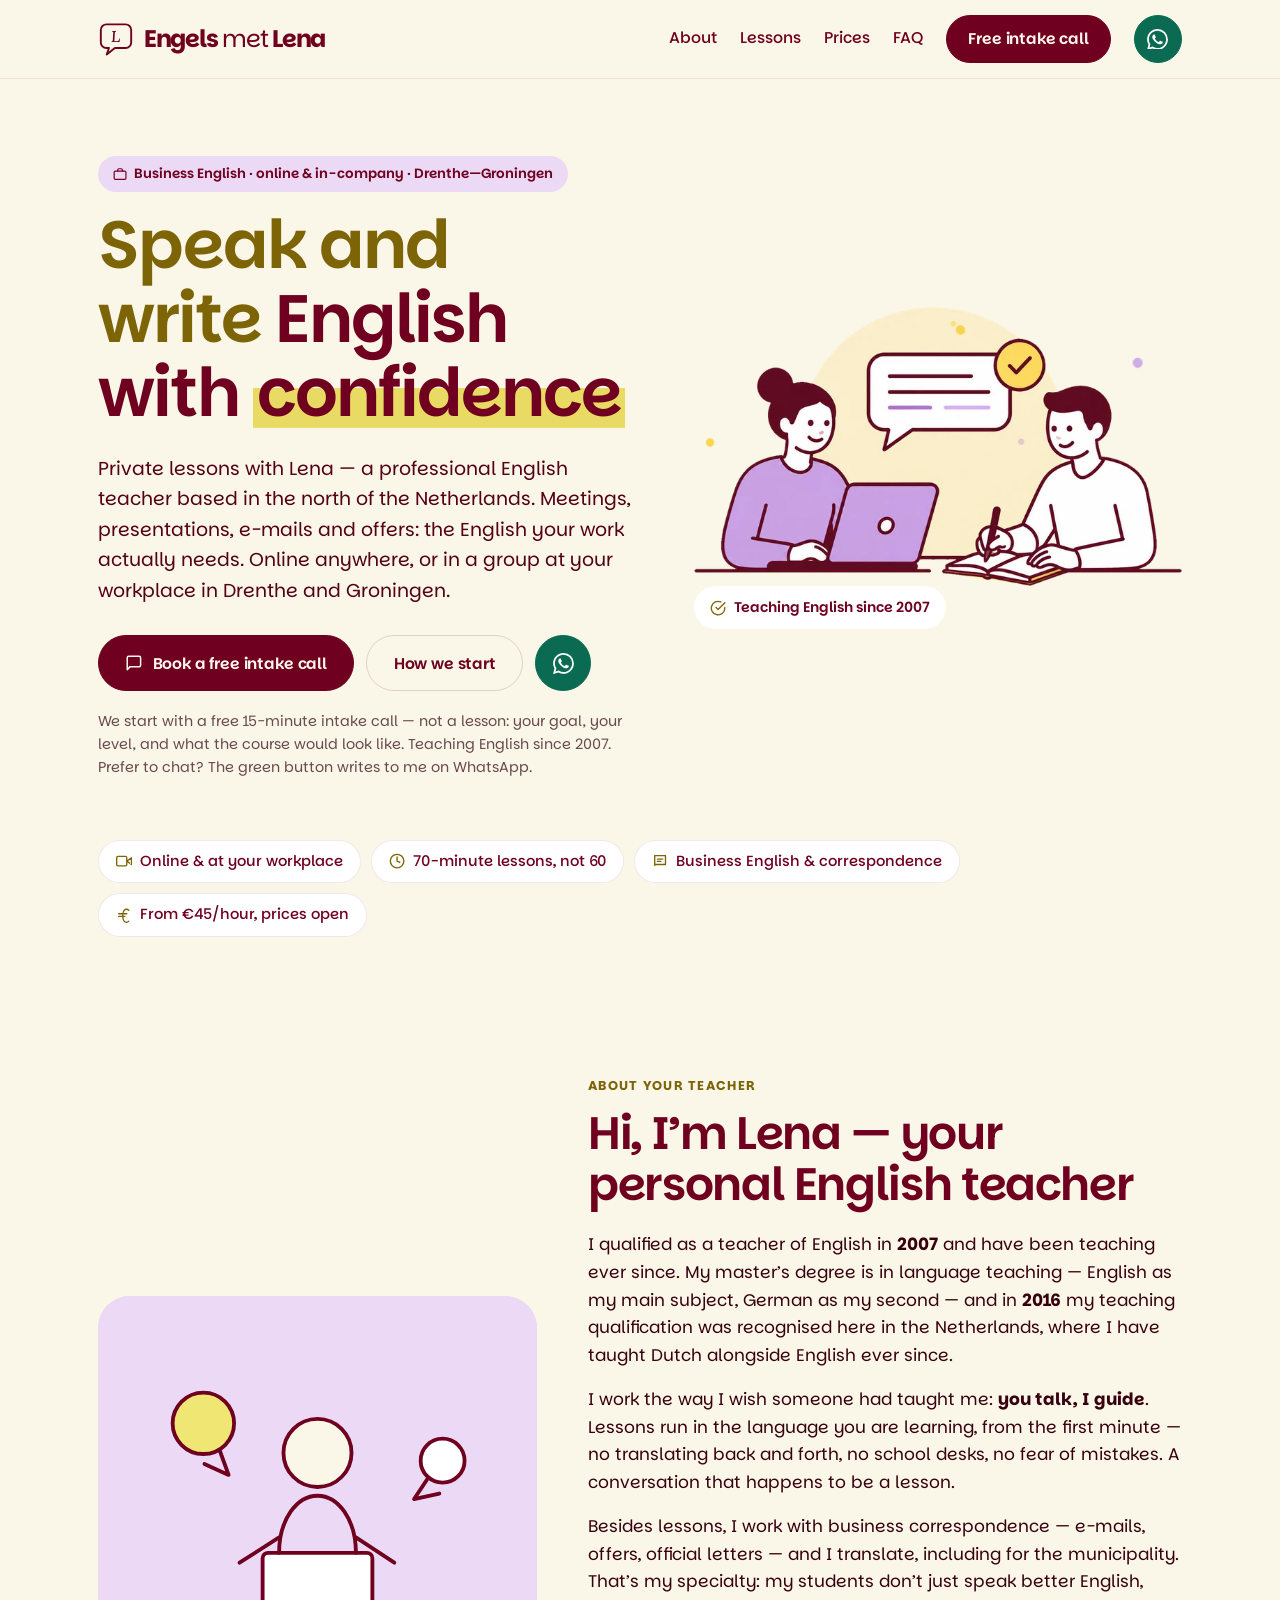
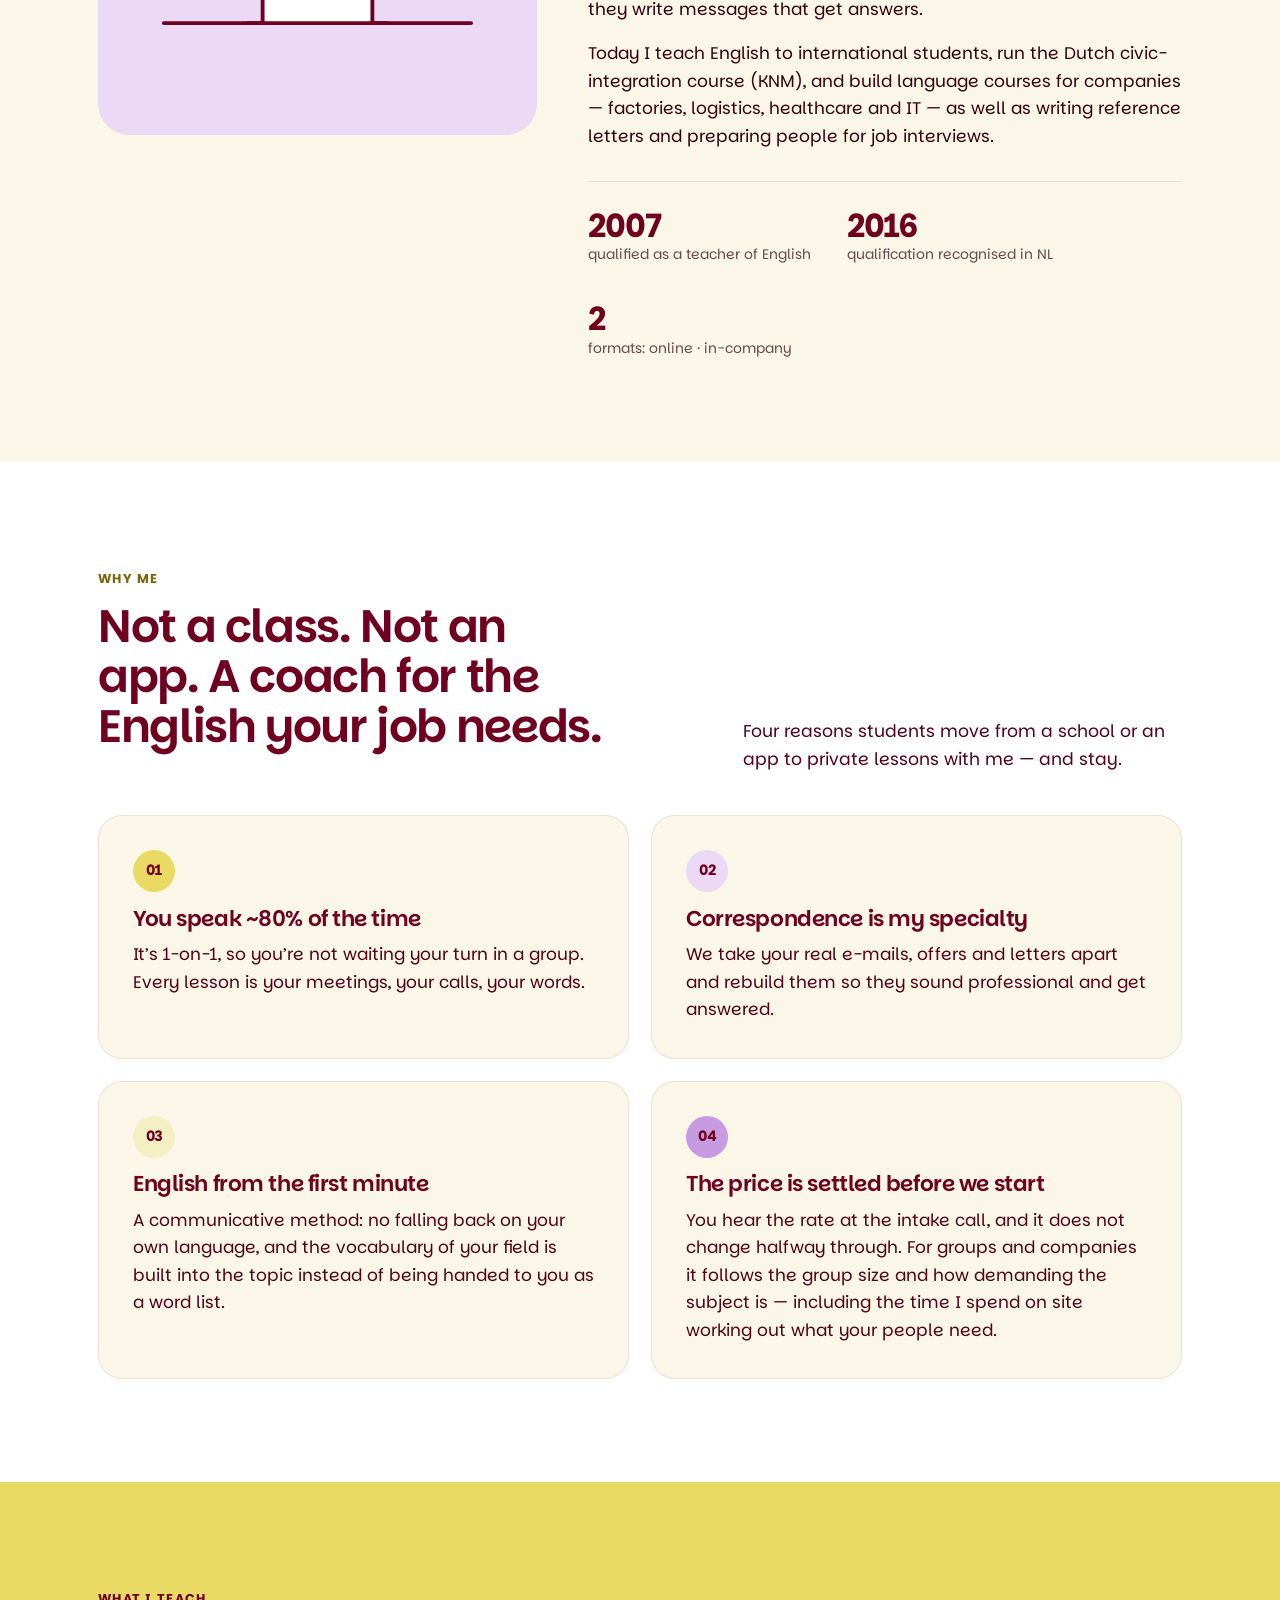
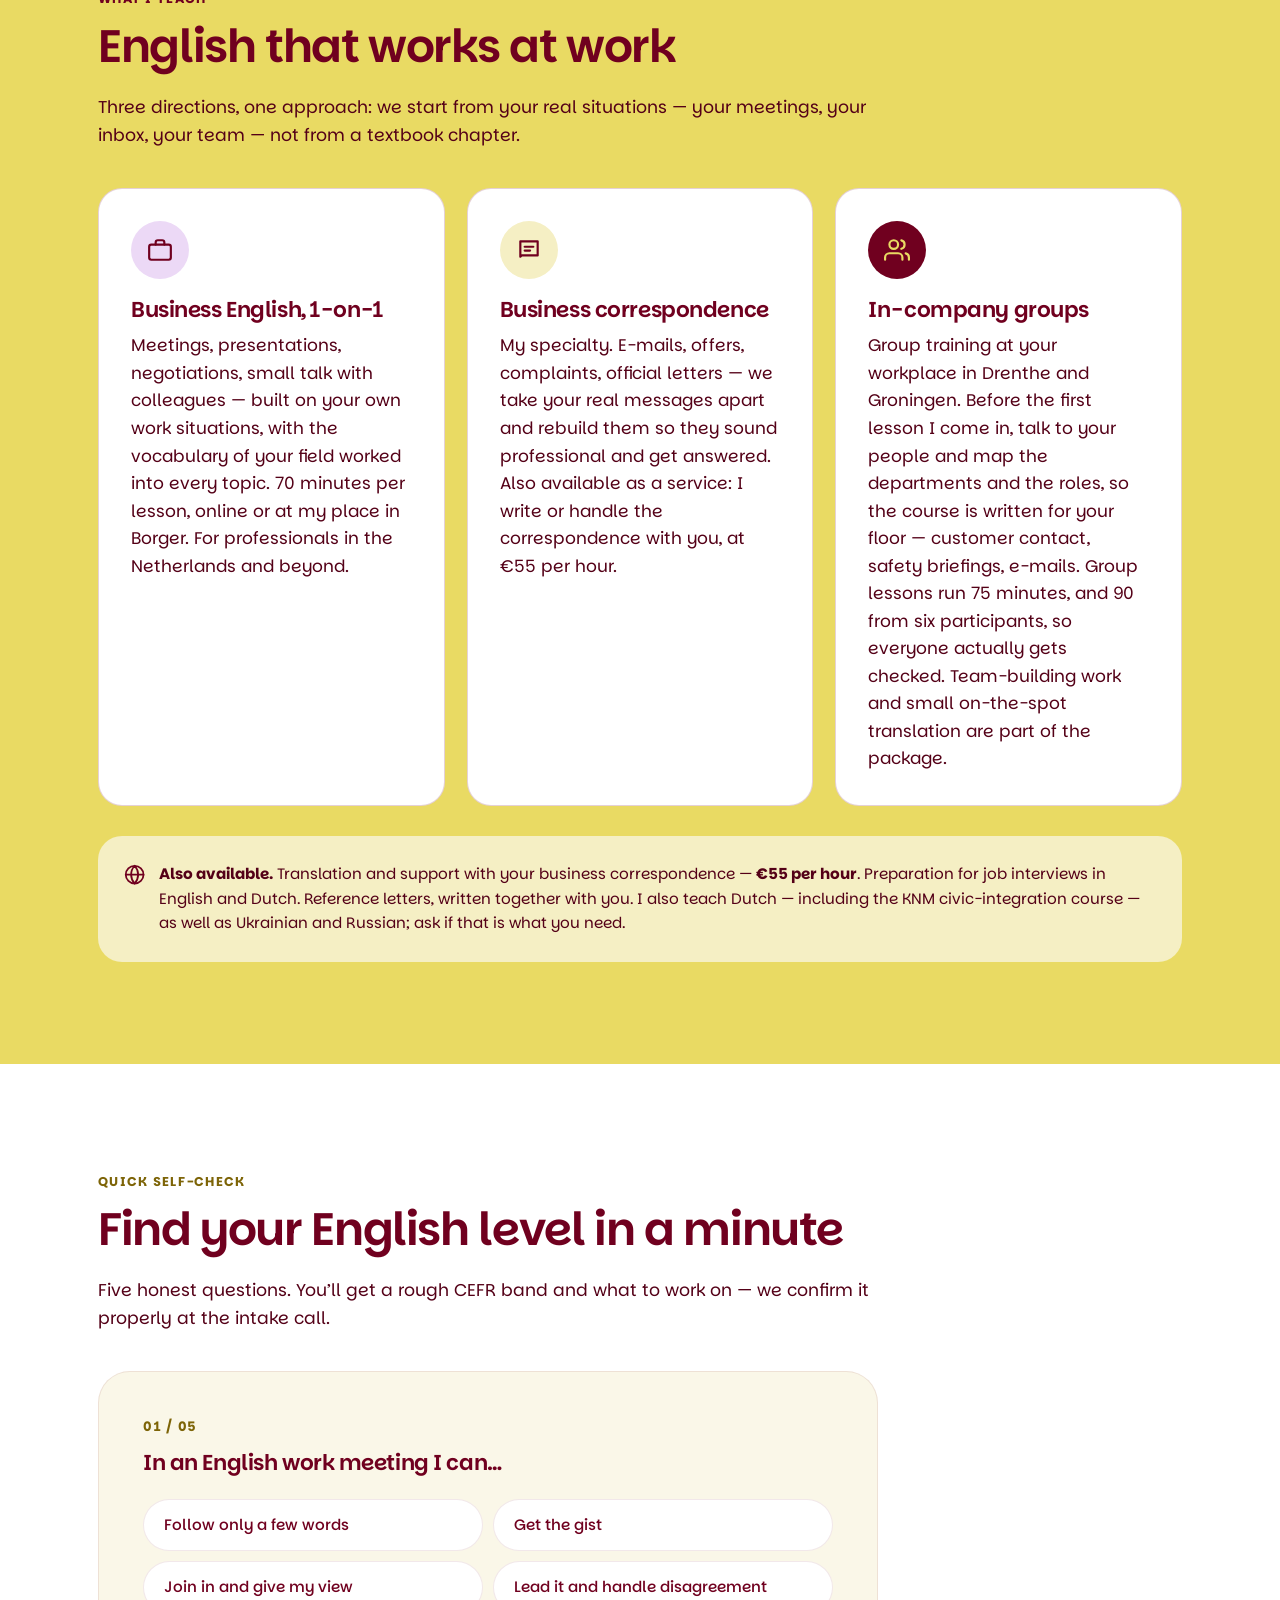
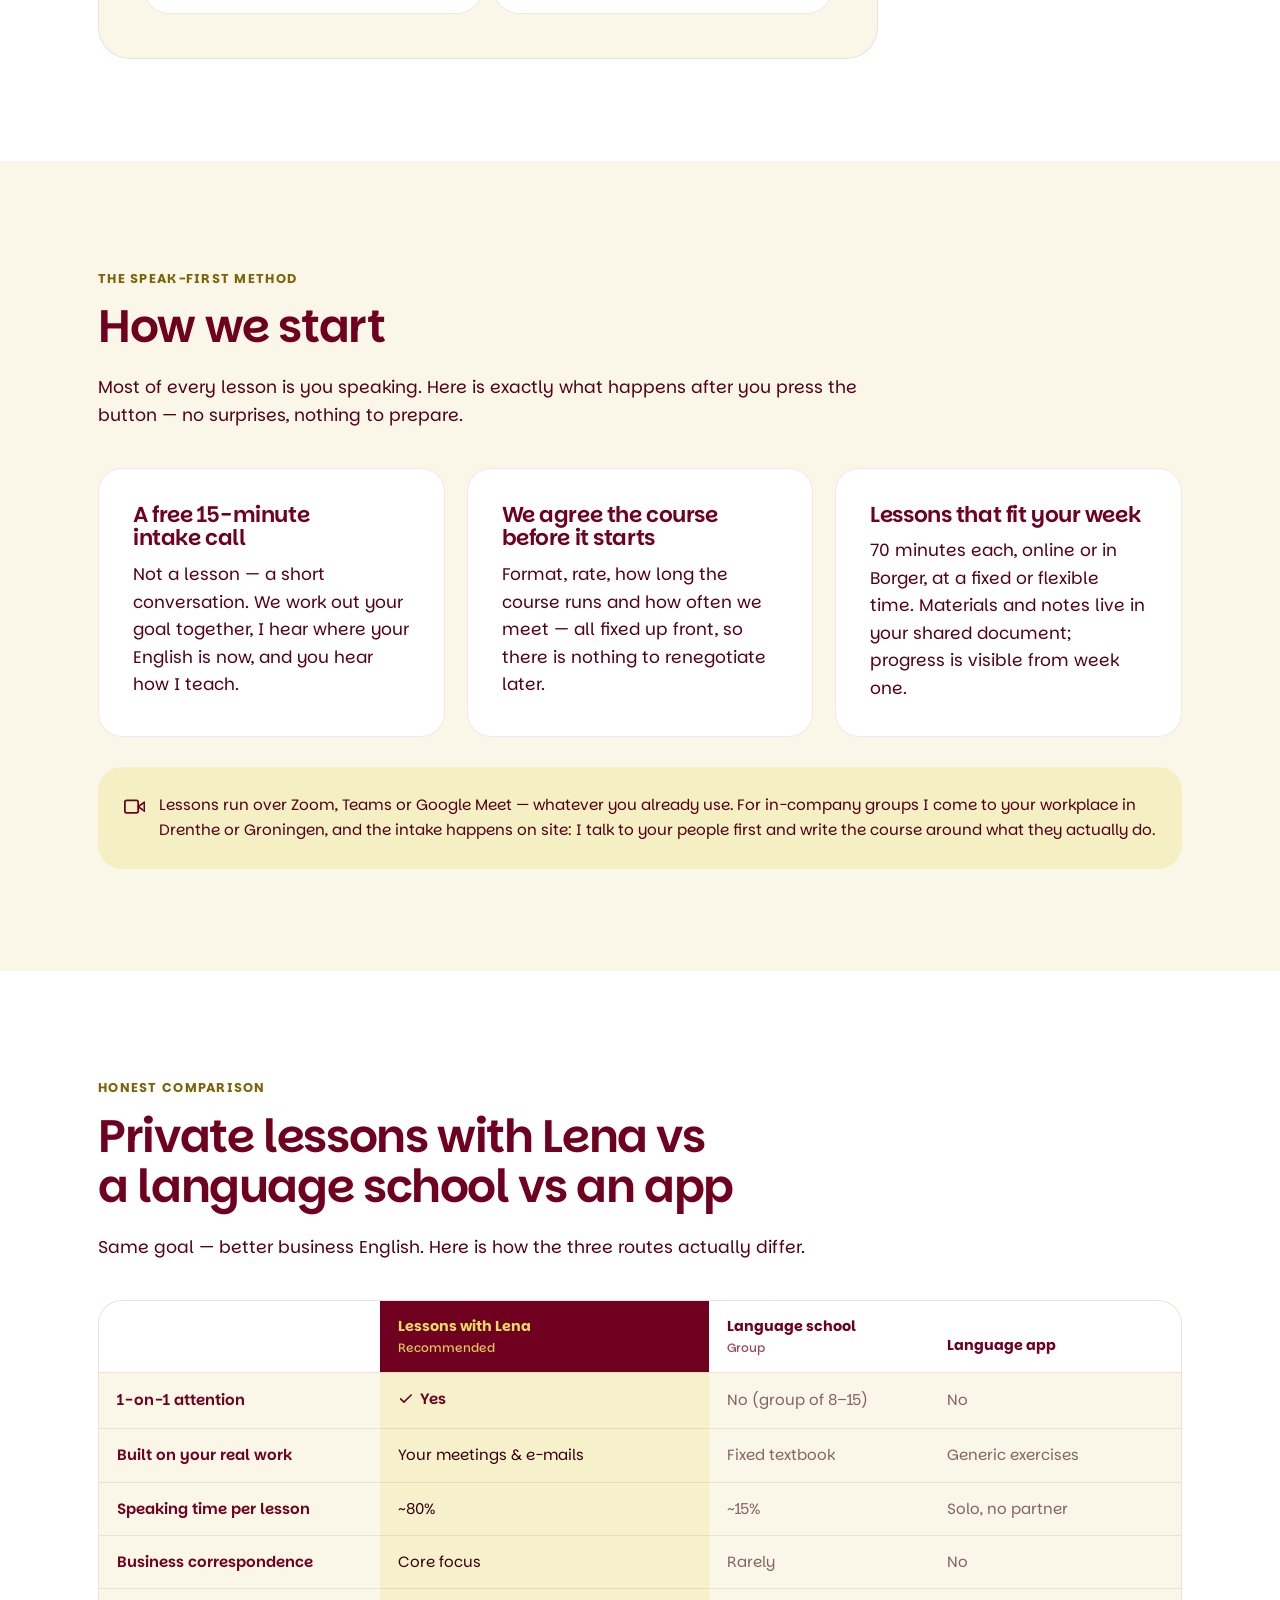
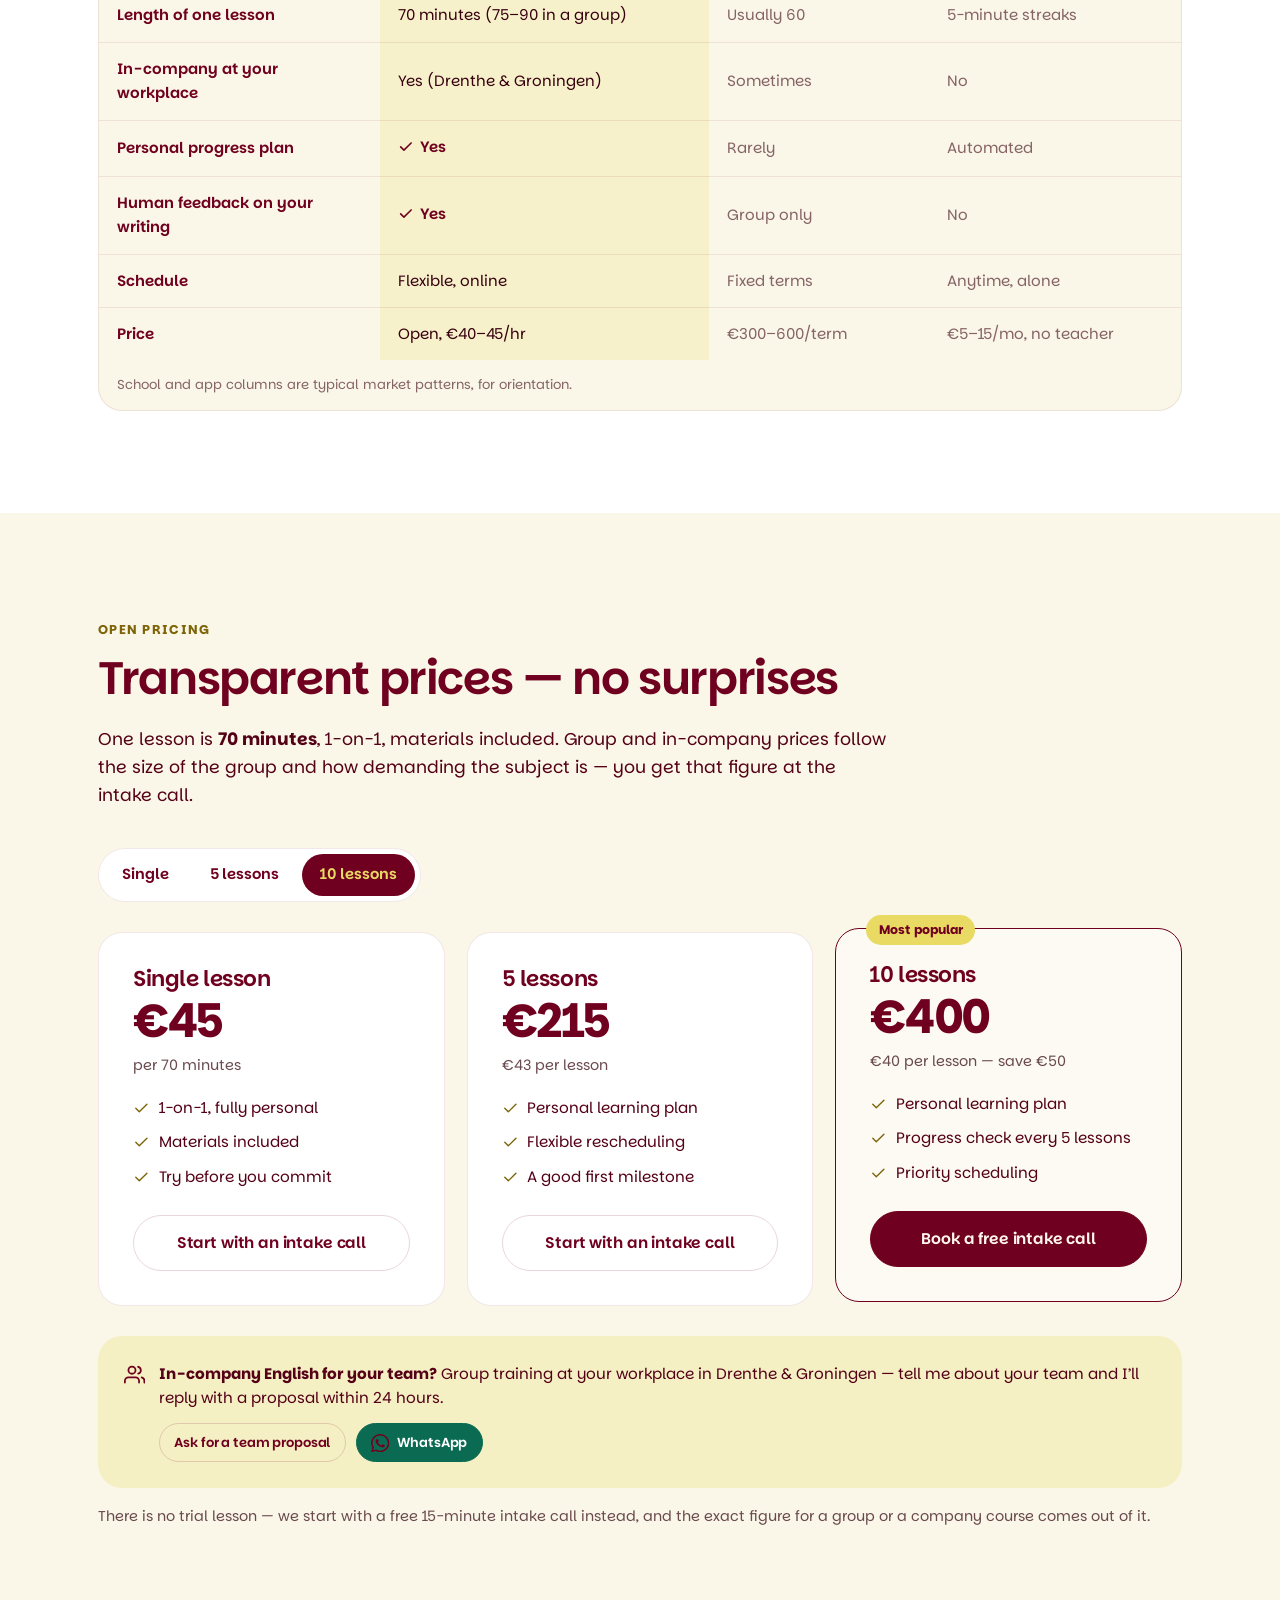
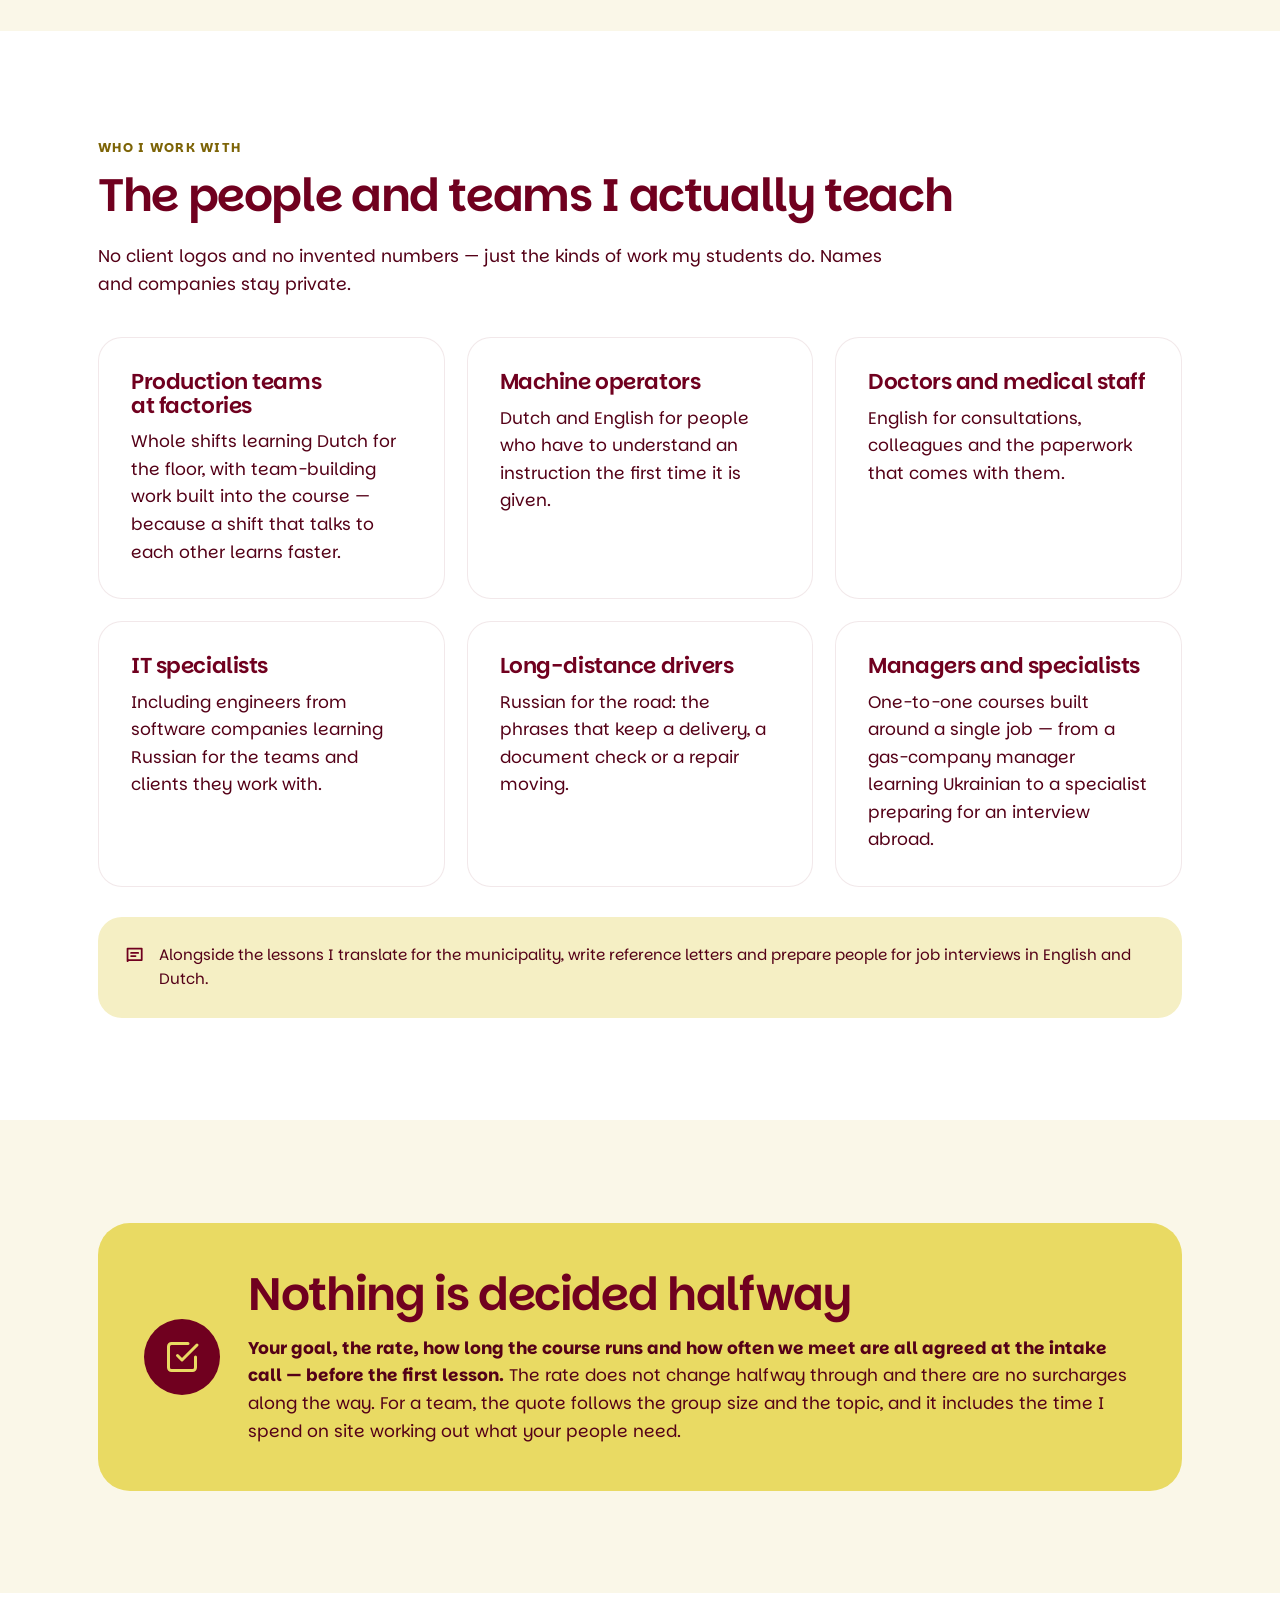
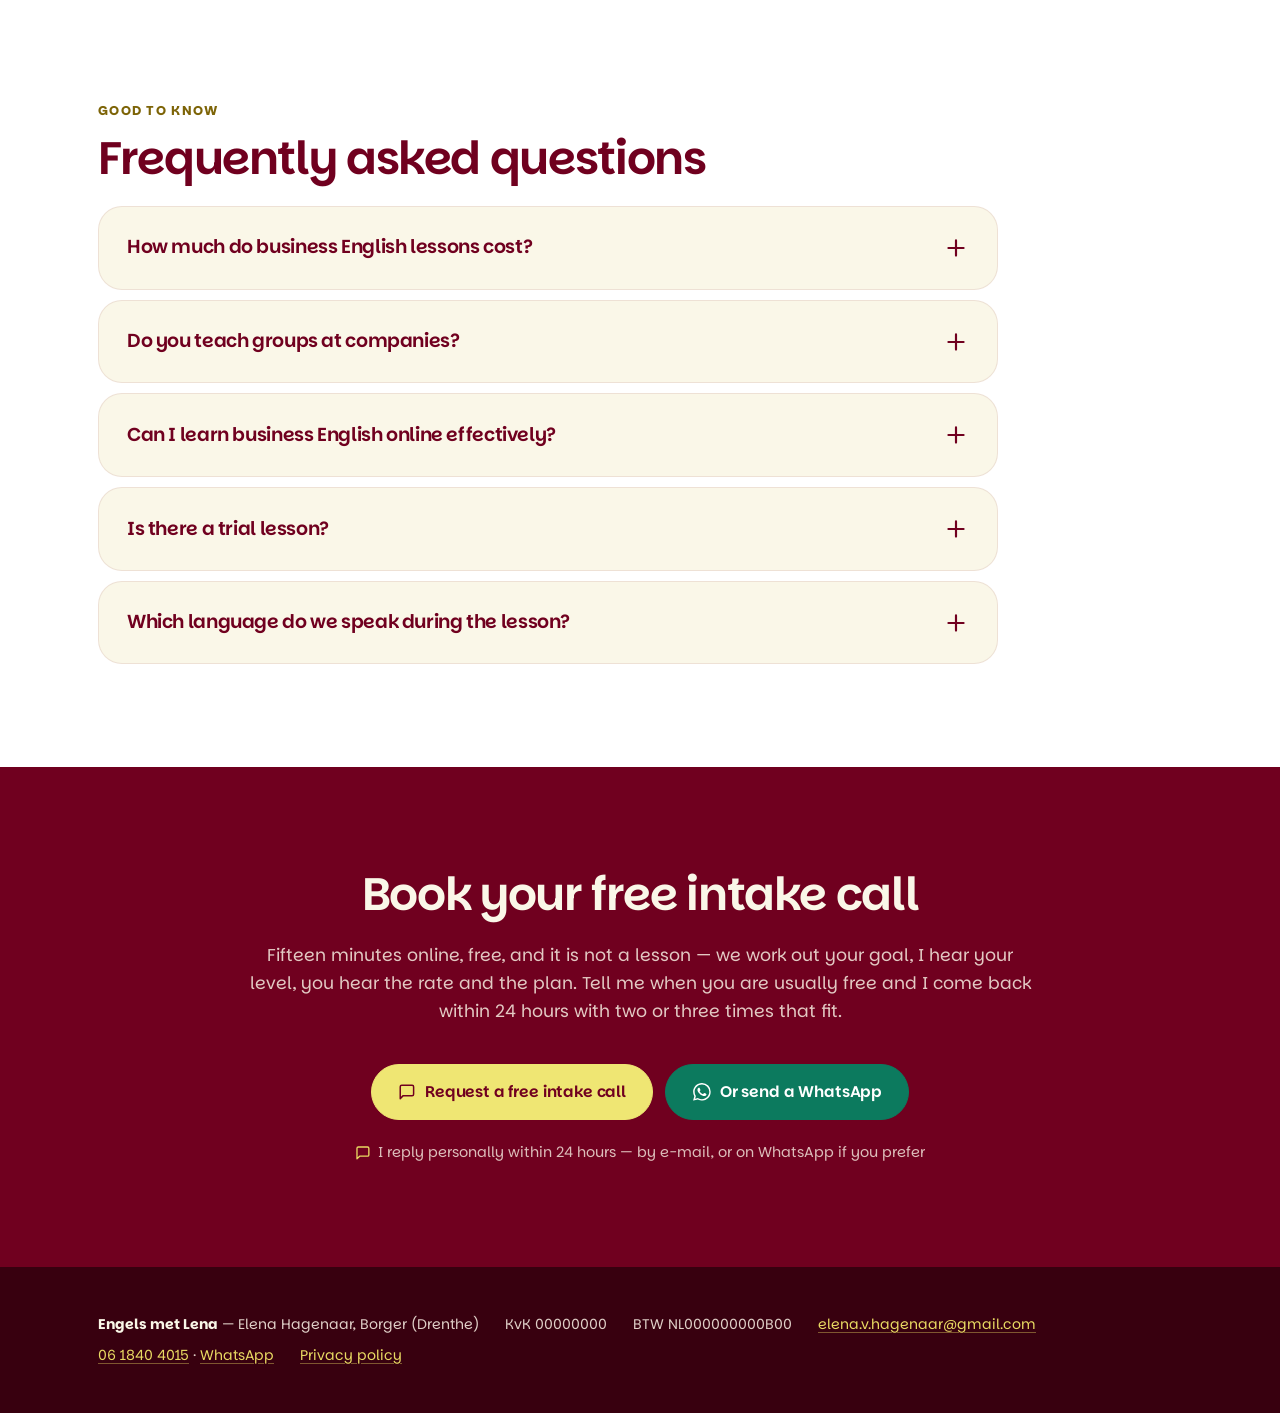
==== commit cc09b631: "Sync production build with Lena protocol v5 Real biography, intake-instead-of-trial flow, WhatsApp/l" ====
--- a/index.html
+++ b/index.html
@@ -1,22 +1,30 @@
 <!DOCTYPE html>
-<html lang="en" class="proto-babel">
+<html lang="en" class="site">
 <head>
   <meta charset="utf-8">
   <meta name="viewport" content="width=device-width, initial-scale=1">
   <meta name="robots" content="noindex, nofollow">
   <title>Business English Lessons — Online &amp; In-Company in Drenthe and Groningen | Engels met Lena</title>
-  <meta name="description" content="Business English and business correspondence with Lena — private online lessons and in-company group training in Drenthe and Groningen. Transparent prices. Book a trial lesson.">
+  <meta name="description" content="Business English and business correspondence with Lena — teaching since 2007. Private 70-minute lessons online or in Borger, and group training at your workplace in Drenthe and Groningen.">
 
   <!-- Domain is a working hypothesis (data-synthetic: domain) -->
+  <link rel="canonical" href="https://engelsmetlena.nl/">
 
   <meta property="og:type" content="website">
   <meta property="og:site_name" content="Engels met Lena">
   <meta property="og:title" content="Business English Lessons — Online &amp; In-Company | Engels met Lena">
-  <meta property="og:description" content="Business English and business correspondence with Lena. Private online lessons and workplace group training in Drenthe and Groningen. Try a trial lesson.">
+  <meta property="og:description" content="Business English and business correspondence with Lena. Teaching since 2007. Private lessons online or in Borger, group training at your workplace in Drenthe and Groningen.">
+  <meta property="og:url" content="https://engelsmetlena.nl/">
+  <meta property="og:image" content="https://engelsmetlena.nl/assets/img/og-image.svg">
+  <meta name="twitter:card" content="summary_large_image">
 
   <link rel="icon" href="assets/img/favicon.svg" type="image/svg+xml">
   <link rel="preload" href="assets/fonts/parkinsans-latin.woff2" as="font" type="font/woff2" crossorigin>
-  <link rel="stylesheet" href="assets/css/proto-babel.min.css">
+  <link rel="preload" as="image" href="assets/img/hero-lena.webp"
+        imagesrcset="assets/img/hero-lena-700.webp 700w, assets/img/hero-lena-1100.webp 1100w, assets/img/hero-lena.webp 1326w"
+        imagesizes="(min-width: 900px) 46vw, 92vw" fetchpriority="high">
+  <link rel="stylesheet" href="assets/css/site.css">
+  <link rel="stylesheet" href="assets/css/site-motion.css">
 
   <script type="application/ld+json">
   {
@@ -26,24 +34,76 @@
         "@type": ["Person", "Organization"],
         "@id": "https://engelsmetlena.nl/#lena",
         "name": "Engels met Lena",
-        "alternateName": ["Языки с Леной", "English with Lena"],
-        "url": "https://engelsmetlena.nl/en/",
+        "alternateName": "English with Lena",
+        "url": "https://engelsmetlena.nl/",
         "image": "https://engelsmetlena.nl/assets/img/og-image.svg",
-        "email": "hello@engelsmetlena.nl",
-        "description": "Business English lessons and business correspondence training with a professional English teacher based in the north of the Netherlands. Private lessons online, group training in-company in Drenthe and Groningen.",
-        "knowsLanguage": ["en", "ru", "nl"],
-        "areaServed": ["Drenthe", "Groningen", "Online"],
+        "givenName": "Elena",
+        "familyName": "Hagenaar",
+        "email": "elena.v.hagenaar@gmail.com",
+        "telephone": "+31618404015",
+        "address": {
+          "@type": "PostalAddress",
+          "addressLocality": "Borger",
+          "addressRegion": "Drenthe",
+          "addressCountry": "NL"
+        },
+        "description": "Business English lessons and business correspondence training with a qualified language teacher based in Borger, Drenthe. Teaching English since 2007 and Dutch since 2016, with her teaching qualification recognised in the Netherlands in 2016. Private lessons online or on location, group training in-company in Drenthe and Groningen, plus translation and support with business correspondence.",
+        "jobTitle": "Language teacher and translator",
+        "knowsLanguage": ["en", "nl", "ru", "uk"],
+        "knowsAbout": [
+          "Business English",
+          "Business correspondence",
+          "English for professionals",
+          "Dutch as a second language",
+          "Dutch civic integration course (KNM)",
+          "Interview preparation",
+          "Translation English, Dutch, Russian, Ukrainian"
+        ],
+        "hasCredential": [
+          {
+            "@type": "EducationalOccupationalCredential",
+            "credentialCategory": "degree",
+            "name": "Master's degree in language teaching — teacher of English, teacher of German",
+            "dateCreated": "2007"
+          },
+          {
+            "@type": "EducationalOccupationalCredential",
+            "credentialCategory": "certification",
+            "name": "English teaching qualification recognised in the Netherlands",
+            "dateCreated": "2016",
+            "recognizedBy": { "@type": "Country", "name": "Netherlands" }
+          }
+        ],
+        "areaServed": ["Drenthe", "Groningen", "Borger", "Online"],
         "sameAs": [
           "https://instagram.com/placeholder.met.lena",
           "https://linkedin.com/in/lena-placeholder"
+        ],
+        "contactPoint": [
+          {
+            "@type": "ContactPoint",
+            "contactType": "customer service",
+            "telephone": "+31618404015",
+            "email": "elena.v.hagenaar@gmail.com",
+            "availableLanguage": ["en", "nl", "ru", "uk"],
+            "areaServed": "NL"
+          },
+          {
+            "@type": "ContactPoint",
+            "contactType": "sales",
+            "name": "WhatsApp",
+            "telephone": "+31618404015",
+            "url": "https://wa.me/31618404015",
+            "availableLanguage": ["en", "nl", "ru", "uk"]
+          }
         ]
       },
       {
         "@type": "Service",
-        "@id": "https://engelsmetlena.nl/en/#lessons",
+        "@id": "https://engelsmetlena.nl/#lessons",
         "serviceType": "Business English lessons and business correspondence training",
         "provider": { "@id": "https://engelsmetlena.nl/#lena" },
-        "areaServed": ["Drenthe", "Groningen", "Online"],
+        "areaServed": ["Drenthe", "Groningen", "Borger", "Online"],
         "availableChannel": {
           "@type": "ServiceChannel",
           "name": "Online (video call) and in-company (Drenthe, Groningen)"
@@ -51,27 +111,23 @@
         "offers": [
           {
             "@type": "Offer",
-            "name": "Trial lesson (25 min)",
-            "price": "0",
-            "priceCurrency": "EUR"
-          },
-          {
-            "@type": "Offer",
-            "name": "Single lesson (60 min)",
+            "name": "Individual lesson (70 minutes)",
             "price": "45",
             "priceCurrency": "EUR"
           },
           {
             "@type": "Offer",
-            "name": "Package of 5 lessons",
-            "price": "215",
-            "priceCurrency": "EUR"
+            "name": "Group lesson (75 minutes; 90 minutes from six participants) — quoted per group"
           },
           {
             "@type": "Offer",
-            "name": "Package of 10 lessons",
-            "price": "400",
-            "priceCurrency": "EUR"
+            "name": "Translation and business correspondence support",
+            "priceSpecification": {
+              "@type": "UnitPriceSpecification",
+              "price": "55",
+              "priceCurrency": "EUR",
+              "unitText": "hour"
+            }
           },
           {
             "@type": "Offer",
@@ -84,10 +140,10 @@
         "mainEntity": [
           {
             "@type": "Question",
-            "name": "How much do business English lessons cost?",
+            "name": "How much do business English lessons cost, and how long is a lesson?",
             "acceptedAnswer": {
               "@type": "Answer",
-              "text": "My prices are open: a single 60-minute lesson is €45. A package of 5 lessons is €215 (€43/hour) and a package of 10 lessons is €400 (€40/hour). The 25-minute trial lesson is free. In-company group training is quoted per team."
+              "text": "An individual lesson runs 70 minutes, a group lesson 75 — and 90 minutes from six participants, so everyone gets checked properly. A single lesson is €45. Translation and support with business correspondence are €55 per hour. Group and in-company prices depend on the size of the group and how demanding the subject is; you get the figure at the intake call."
             }
           },
           {
@@ -108,10 +164,18 @@
           },
           {
             "@type": "Question",
-            "name": "What happens at the trial lesson?",
+            "name": "Is there a trial lesson?",
             "acceptedAnswer": {
               "@type": "Answer",
-              "text": "We meet online for 25 minutes: we talk about your goal, I assess your level in a relaxed conversation, and you get a personal learning plan. No obligation — you decide afterwards."
+              "text": "No — I don't give trial lessons. What I do give is a free 15-minute intake call: not a lesson, but a conversation in which we work out your goal together, I hear where your English is now, and you hear the rate, the length of the course and how often we would meet. Nothing is committed until you say yes."
+            }
+          },
+          {
+            "@type": "Question",
+            "name": "Which language do we speak during the lesson?",
+            "acceptedAnswer": {
+              "@type": "Answer",
+              "text": "The one you are learning, from the first minute. I work with a communicative method: we don't fall back on your own language in the lesson, and the vocabulary of your field is built into the topic we are working on. Outside the lesson I speak Dutch, Russian and Ukrainian too, so the intake call and any translation work can happen in whichever language suits you."
             }
           }
         ]
@@ -122,23 +186,25 @@
 </head>
 <body>
 
+  <!-- Иконочный спрайт: WhatsApp-глиф переиспользуется во всех CTA -->
+  <svg width="0" height="0" style="position:absolute" aria-hidden="true" focusable="false">
+    <symbol id="i-wa" viewBox="0 0 24 24"><path fill="currentColor" d="M17.472 14.382c-.297-.149-1.758-.867-2.03-.967-.273-.099-.471-.148-.67.15-.197.297-.767.966-.94 1.164-.173.199-.347.223-.644.075-.297-.15-1.255-.463-2.39-1.475-.883-.788-1.48-1.76-1.653-2.059-.173-.297-.018-.458.13-.606.134-.133.297-.347.446-.52.149-.174.198-.298.297-.497.099-.198.05-.371-.025-.52-.075-.149-.669-1.612-.916-2.207-.242-.579-.487-.5-.669-.51a12.8 12.8 0 0 0-.57-.01c-.198 0-.52.074-.792.372-.272.297-1.04 1.016-1.04 2.479 0 1.462 1.065 2.875 1.213 3.074.149.198 2.096 3.2 5.077 4.487.709.306 1.262.489 1.694.625.712.227 1.36.195 1.871.118.571-.085 1.758-.719 2.006-1.413.248-.694.248-1.289.173-1.413-.074-.124-.272-.198-.57-.347m-5.421 7.403h-.004a9.87 9.87 0 0 1-5.031-1.378l-.361-.214-3.741.982.998-3.648-.235-.374a9.86 9.86 0 0 1-1.51-5.26c.001-5.45 4.436-9.884 9.888-9.884a9.82 9.82 0 0 1 6.988 2.896 9.83 9.83 0 0 1 2.893 6.994c-.003 5.45-4.437 9.884-9.885 9.884m8.413-18.297A11.8 11.8 0 0 0 12.05 0C5.495 0 .16 5.335.157 11.892c0 2.096.547 4.142 1.588 5.945L.057 24l6.305-1.654a11.9 11.9 0 0 0 5.683 1.448h.005c6.554 0 11.89-5.335 11.893-11.893a11.8 11.8 0 0 0-3.48-8.413"/></symbol>
+  </svg>
+
   <!-- ===== 1. Header ===== -->
   <header class="site-header">
     <div class="container site-header__inner">
-      <a class="logo" href="#top">Engels <em>met</em> Lena</a>
+      <a class="logo" href="#top"><svg class="logo__mark" viewBox="0 0 64 64" fill="none" aria-hidden="true"><path d="M15 6 H49 A10 10 0 0 1 59 16 V38 A10 10 0 0 1 49 48 H30 L15.5 59.5 19.5 48 H15 A10 10 0 0 1 5 38 V16 A10 10 0 0 1 15 6 Z" stroke="currentColor" stroke-width="3.4" stroke-linejoin="round" pathLength="100"/><text x="31" y="37" text-anchor="middle" font-size="28" fill="currentColor">L</text></svg><span>Engels <em>met</em> Lena</span></a>
       <nav class="site-nav" aria-label="Main">
         <a href="#about">About</a>
         <a href="#lessons">Lessons</a>
         <a href="#prices">Prices</a>
-        <a href="#reviews">Reviews</a>
         <a href="#faq">FAQ</a>
-        <a class="btn btn--primary" href="https://calendly.com/lena-placeholder/trial" data-synthetic="calendly">Book a trial lesson</a>
+        <button type="button" class="btn btn--primary" data-book="header">Free intake call</button>
+        <a class="btn btn--wa btn--icon" href="https://wa.me/31618404015?text=Hi%20Lena!%20I%27d%20like%20to%20ask%20about%20English%20lessons." rel="noopener" data-cta="wa-header" title="Message Lena on WhatsApp" aria-label="Message Lena on WhatsApp">
+          <svg class="i-wa" aria-hidden="true"><use href="#i-wa"></use></svg>
+        </a>
       </nav>
-      <div class="lang-switch" aria-label="Language">
-        <a href="./" aria-current="page" hreflang="en">EN</a>
-        <span title="Nederlandse versie — binnenkort">NL</span>
-        <span title="Русская версия — скоро">RU</span>
-      </div>
       <button class="nav-toggle" aria-expanded="false" aria-controls="mobile-menu" aria-label="Open menu">
         <svg viewBox="0 0 24 24" fill="none" stroke="currentColor" stroke-width="2" stroke-linecap="round" aria-hidden="true"><path d="M4 7h16M4 12h16M4 17h16"/></svg>
       </button>
@@ -147,9 +213,12 @@
       <a href="#about">About</a>
       <a href="#lessons">Lessons</a>
       <a href="#prices">Prices</a>
-      <a href="#reviews">Reviews</a>
       <a href="#faq">FAQ</a>
-      <a class="btn btn--primary" href="https://calendly.com/lena-placeholder/trial" data-synthetic="calendly">Book a trial lesson</a>
+      <button type="button" class="btn btn--primary" data-book="menu">Book a free intake call</button>
+      <a class="btn btn--wa" href="https://wa.me/31618404015?text=Hi%20Lena!%20I%27d%20like%20to%20ask%20about%20English%20lessons." rel="noopener" data-cta="wa-menu">
+        <svg class="i-wa" aria-hidden="true"><use href="#i-wa"></use></svg>
+        Message on WhatsApp
+      </a>
     </div>
   </header>
 
@@ -163,22 +232,30 @@
             <svg viewBox="0 0 24 24" fill="none" stroke="currentColor" stroke-width="2" stroke-linecap="round" stroke-linejoin="round" aria-hidden="true"><rect x="2" y="7" width="20" height="14" rx="2"/><path d="M16 7V5a2 2 0 0 0-2-2h-4a2 2 0 0 0-2 2v2"/></svg>
             Business English · online &amp; in-company · Drenthe—Groningen
           </span>
-          <h1>Speak <em>and write</em> English with confidence</h1>
+          <h1><span class="swap-word" aria-hidden="true"><span class="is-active">Speak</span><span>Present</span><span>Negotiate</span><span>Pitch</span></span><span class="sr-only">Speak</span> <em>and write</em> English with <span class="hl">confidence</span></h1>
           <p class="hero__sub">Private lessons with Lena — a professional English teacher based in the north of the Netherlands. Meetings, presentations, e-mails and offers: the English your work actually needs. Online anywhere, or in a group at your workplace in Drenthe and Groningen.</p>
           <div class="hero__cta">
-            <a class="btn btn--primary" href="https://calendly.com/lena-placeholder/trial" data-synthetic="calendly">
-              <svg viewBox="0 0 24 24" fill="none" stroke="currentColor" stroke-width="2" stroke-linecap="round" stroke-linejoin="round" aria-hidden="true"><rect x="3" y="4" width="18" height="18" rx="2"/><path d="M16 2v4M8 2v4M3 10h18"/></svg>
-              Book a free trial lesson
+            <button type="button" class="btn btn--primary" data-book="hero">
+              <svg viewBox="0 0 24 24" fill="none" stroke="currentColor" stroke-width="2" stroke-linecap="round" stroke-linejoin="round" aria-hidden="true"><path d="M21 15a2 2 0 0 1-2 2H7l-4 4V5a2 2 0 0 1 2-2h14a2 2 0 0 1 2 2z"/></svg>
+              Book a free intake call
+            </button>
+            <a class="btn btn--ghost" href="#first-lesson">How we start</a>
+            <a class="btn btn--wa btn--icon" href="https://wa.me/31618404015?text=Hi%20Lena!%20I%27d%20like%20a%20free%20intake%20call%20about%20English%20lessons." rel="noopener" data-cta="wa-hero" title="Message Lena on WhatsApp" aria-label="Message Lena on WhatsApp">
+              <svg class="i-wa" aria-hidden="true"><use href="#i-wa"></use></svg>
             </a>
-            <a class="btn btn--ghost" href="#first-lesson">How the trial works</a>
-          </div>
-          <p class="hero__note">25 minutes, online, no obligation. <span data-synthetic="price-hour">Lessons from €45/hour</span> — all prices are on this page.</p>
+          </div>
+          <p class="hero__note">We start with a free 15-minute intake call — not a lesson: your goal, your level, and what the course would look like. Teaching English since 2007. Prefer to chat? The green button writes to me on WhatsApp.</p>
         </div>
         <div class="hero__media">
-          <img class="hero__photo" src="assets/img/babel-hero.svg" width="900" height="620" alt="Illustration: two people practising an English conversation" data-synthetic="photo-hero" fetchpriority="high">
+          <img class="hero__photo" src="assets/img/hero-lena.webp"
+               srcset="assets/img/hero-lena-700.webp 700w, assets/img/hero-lena-1100.webp 1100w, assets/img/hero-lena.webp 1326w"
+               sizes="(min-width: 900px) 46vw, 92vw"
+               width="1326" height="759" fetchpriority="high" decoding="async"
+               alt="Illustration: Lena and a learner at a laptop, practising an English conversation together"
+               data-synthetic="photo-hero">
           <p class="hero__badge">
             <svg viewBox="0 0 24 24" fill="none" stroke="currentColor" stroke-width="2" stroke-linecap="round" stroke-linejoin="round" aria-hidden="true"><path d="M22 11.08V12a10 10 0 1 1-5.93-9.14"/><path d="M22 4 12 14.01l-3-3"/></svg>
-            <span data-synthetic="bio-lessons">2&#8202;000+ lessons taught</span>
+            <span>Teaching English since 2007</span>
           </p>
         </div>
       </div>
@@ -194,7 +271,7 @@
           </li>
           <li>
             <svg viewBox="0 0 24 24" fill="none" stroke="currentColor" stroke-width="2" stroke-linecap="round" stroke-linejoin="round" aria-hidden="true"><circle cx="12" cy="12" r="10"/><path d="M12 6v6l4 2"/></svg>
-            60-minute lessons
+            70-minute lessons, not 60
           </li>
           <li>
             <svg viewBox="0 0 24 24" fill="none" stroke="currentColor" stroke-width="2" stroke-linecap="round" stroke-linejoin="round" aria-hidden="true"><path d="M4 4h16v13H5.2L4 18.2V4z"/><path d="M8 9h8M8 12.5h5"/></svg>
@@ -208,48 +285,20 @@
       </div>
     </section>
 
-    <!-- ===== 3b. Credential badges ===== -->
-    <section class="credbar" aria-label="Credentials" data-synthetic="credentials">
-      <div class="container">
-        <ul class="credbar__list">
-          <li>
-            <svg viewBox="0 0 24 24" fill="none" stroke="currentColor" stroke-width="2" stroke-linecap="round" stroke-linejoin="round" aria-hidden="true"><path d="M22 10 12 5 2 10l10 5 10-5z"/><path d="M6 12v5c0 1 2.7 2.5 6 2.5s6-1.5 6-2.5v-5"/></svg>
-            MA English Philology
-          </li>
-          <li>
-            <svg viewBox="0 0 24 24" fill="none" stroke="currentColor" stroke-width="2" stroke-linecap="round" stroke-linejoin="round" aria-hidden="true"><path d="M4 19.5A2.5 2.5 0 0 1 6.5 17H20"/><path d="M6.5 2H20v20H6.5A2.5 2.5 0 0 1 4 19.5v-15A2.5 2.5 0 0 1 6.5 2z"/></svg>
-            Market Leader method
-          </li>
-          <li>
-            <svg viewBox="0 0 24 24" fill="none" stroke="currentColor" stroke-width="2" stroke-linecap="round" stroke-linejoin="round" aria-hidden="true"><path d="M3 17l4-4 3 3 5-6 4 5"/><path d="M3 21h18"/></svg>
-            CEFR A1–C1
-          </li>
-          <li>
-            <svg viewBox="0 0 24 24" fill="none" stroke="currentColor" stroke-width="2" stroke-linecap="round" stroke-linejoin="round" aria-hidden="true"><path d="M23 7l-7 5 7 5V7z"/><rect x="1" y="5" width="15" height="14" rx="2"/></svg>
-            Online + In-company
-          </li>
-          <li>
-            <svg viewBox="0 0 24 24" fill="none" stroke="currentColor" stroke-width="2" stroke-linecap="round" stroke-linejoin="round" aria-hidden="true"><path d="M21 15a2 2 0 0 1-2 2H7l-4 4V5a2 2 0 0 1 2-2h14a2 2 0 0 1 2 2z"/></svg>
-            Replies in 24h
-          </li>
-        </ul>
-      </div>
-    </section>
-
     <!-- ===== 4. About ===== -->
     <section class="section" id="about">
       <div class="container about__grid reveal">
-        <img class="about__photo" src="assets/img/babel-about.svg" width="800" height="800" alt="Illustration: an online English lesson at a laptop" data-synthetic="photo-bio" loading="lazy">
+        <img class="about__photo" src="assets/img/about.svg" width="800" height="800" alt="Illustration: an online English lesson at a laptop" data-synthetic="photo-bio" loading="lazy">
         <div>
           <span class="section-kicker">About your teacher</span>
           <h2>Hi, I&rsquo;m Lena — your personal English teacher</h2>
-          <p>I&rsquo;m a professional English teacher based in the north of the Netherlands, and I teach the way I wish someone had taught me: <strong>you talk, I guide</strong>. No school desks, no fear of mistakes — a conversation that happens to be a lesson.</p>
-          <p>Besides teaching, I work with business correspondence — e-mails, offers, official letters. That&rsquo;s my specialty: my students don&rsquo;t just speak better English, they write messages that get answers.</p>
-          <p data-synthetic="bio-story">My students come from the Netherlands, Belarus, Poland, Ukraine and Russia. If a tricky grammar point needs it, I can switch to Russian — and switch right back to English practice.</p>
-          <p data-synthetic="bio-degree">MA in English Philology; teaching English to adults and teams.</p>
+          <p>I qualified as a teacher of English in <strong>2007</strong> and have been teaching ever since. My master&rsquo;s degree is in language teaching — English as my main subject, German as my second — and in <strong>2016</strong> my teaching qualification was recognised here in the Netherlands, where I have taught Dutch alongside English ever since.</p>
+          <p>I work the way I wish someone had taught me: <strong>you talk, I guide</strong>. Lessons run in the language you are learning, from the first minute — no translating back and forth, no school desks, no fear of mistakes. A conversation that happens to be a lesson.</p>
+          <p>Besides lessons, I work with business correspondence — e-mails, offers, official letters — and I translate, including for the municipality. That&rsquo;s my specialty: my students don&rsquo;t just speak better English, they write messages that get answers.</p>
+          <p>Today I teach English to international students, run the Dutch civic-integration course (KNM), and build language courses for companies — factories, logistics, healthcare and IT — as well as writing reference letters and preparing people for job interviews.</p>
           <div class="about__stats">
-            <div class="stat"><strong data-synthetic="bio-years">8 yrs</strong><span>teaching adults</span></div>
-            <div class="stat"><strong data-synthetic="bio-lessons">2&#8202;000+</strong><span>lessons taught</span></div>
+            <div class="stat"><strong>2007</strong><span>qualified as a teacher of English</span></div>
+            <div class="stat"><strong>2016</strong><span>qualification recognised in NL</span></div>
             <div class="stat"><strong>2</strong><span>formats: online · in-company</span></div>
           </div>
         </div>
@@ -279,13 +328,13 @@
           </div>
           <div class="usp">
             <span class="usp__num" aria-hidden="true">03</span>
-            <h3>Your language as a shortcut</h3>
-            <p>When a grammar point gets tricky I can explain in Russian, then switch straight back to English practice.</p>
+            <h3>English from the first minute</h3>
+            <p>A communicative method: no falling back on your own language, and the vocabulary of your field is built into the topic instead of being handed to you as a word list.</p>
           </div>
           <div class="usp">
             <span class="usp__num" aria-hidden="true">04</span>
-            <h3>Open, honest prices</h3>
-            <p>Every price is on this page. No &ldquo;request a quote&rdquo;, no surprises — decide after a free trial.</p>
+            <h3>The price is settled before we start</h3>
+            <p>You hear the rate at the intake call, and it does not change halfway through. For groups and companies it follows the group size and how demanding the subject is — including the time I spend on site working out what your people need.</p>
           </div>
         </div>
       </div>
@@ -303,55 +352,138 @@
               <svg viewBox="0 0 24 24" fill="none" stroke="currentColor" stroke-width="2" stroke-linecap="round" stroke-linejoin="round" aria-hidden="true"><rect x="2" y="7" width="20" height="14" rx="2"/><path d="M16 7V5a2 2 0 0 0-2-2h-4a2 2 0 0 0-2 2v2"/></svg>
             </span>
             <h3>Business English, 1-on-1</h3>
-            <p>Meetings, presentations, negotiations, small talk with colleagues — built on the Market Leader course and your own work situations. For professionals in the Netherlands and beyond: my students come from Dutch companies and from all over Eastern Europe.</p>
+            <p>Meetings, presentations, negotiations, small talk with colleagues — built on your own work situations, with the vocabulary of your field worked into every topic. 70 minutes per lesson, online or at my place in Borger. For professionals in the Netherlands and beyond.</p>
           </article>
           <article class="card">
             <span class="card__icon">
               <svg viewBox="0 0 24 24" fill="none" stroke="currentColor" stroke-width="2" stroke-linecap="round" stroke-linejoin="round" aria-hidden="true"><path d="M4 4h16v13H5.2L4 18.2V4z"/><path d="M8 9h8M8 12.5h5"/></svg>
             </span>
             <h3>Business correspondence</h3>
-            <p>My specialty. E-mails, offers, complaints, official letters — we take your real messages apart and rebuild them so they sound professional and get answered.</p>
+            <p>My specialty. E-mails, offers, complaints, official letters — we take your real messages apart and rebuild them so they sound professional and get answered. Also available as a service: I write or handle the correspondence with you, at €55 per hour.</p>
           </article>
           <article class="card">
             <span class="card__icon">
               <svg viewBox="0 0 24 24" fill="none" stroke="currentColor" stroke-width="2" stroke-linecap="round" stroke-linejoin="round" aria-hidden="true"><path d="M17 21v-2a4 4 0 0 0-4-4H5a4 4 0 0 0-4 4v2"/><circle cx="9" cy="7" r="4"/><path d="M23 21v-2a4 4 0 0 0-3-3.87M16 3.13a4 4 0 0 1 0 7.75"/></svg>
             </span>
             <h3>In-company groups</h3>
-            <p>Group training at your workplace in Drenthe and Groningen. Practical English for your team — customer contact, safety briefings, e-mails — during working hours.</p>
-          </article>
-        </div>
-      </div>
-    </section>
-
-    <!-- ===== 7. Method / first lesson ===== -->
-    <section class="section section--beige" id="first-lesson">
+            <p>Group training at your workplace in Drenthe and Groningen. Before the first lesson I come in, talk to your people and map the departments and the roles, so the course is written for your floor — customer contact, safety briefings, e-mails. Group lessons run 75 minutes, and 90 from six participants, so everyone actually gets checked. Team-building work and small on-the-spot translation are part of the package.</p>
+          </article>
+        </div>
+        <p class="method-note">
+          <svg viewBox="0 0 24 24" fill="none" stroke="currentColor" stroke-width="2" stroke-linecap="round" stroke-linejoin="round" aria-hidden="true"><circle cx="12" cy="12" r="10"/><path d="M2 12h20M12 2a15.3 15.3 0 0 1 4 10 15.3 15.3 0 0 1-4 10 15.3 15.3 0 0 1-4-10 15.3 15.3 0 0 1 4-10z"/></svg>
+          <span><strong>Also available.</strong> Translation and support with your business correspondence — <strong>€55 per hour</strong>. Preparation for job interviews in English and Dutch. Reference letters, written together with you. I also teach Dutch — including the KNM civic-integration course — as well as Ukrainian and Russian; ask if that is what you need.</span>
+        </p>
+      </div>
+    </section>
+
+    <!-- ===== 7. CEFR quiz ===== -->
+    <section class="section section--beige" id="level-check">
+      <div class="container reveal">
+        <span class="section-kicker">Quick self-check</span>
+        <h2>Find your English level in a minute</h2>
+        <p class="section-lead">Five honest questions. You&rsquo;ll get a rough CEFR band and what to work on — we confirm it properly at the intake call.</p>
+
+        <div class="quiz" data-quiz data-synthetic="quiz">
+          <div data-quiz-body>
+            <p class="quiz__progress" data-quiz-progress>01 / 05</p>
+
+            <div class="quiz-q" data-quiz-q>
+              <h3 class="quiz-q__title">In an English work meeting I can…</h3>
+              <div class="quiz-q__options">
+                <button type="button" class="quiz-opt" data-score="0" aria-pressed="false">Follow only a few words</button>
+                <button type="button" class="quiz-opt" data-score="1" aria-pressed="false">Get the gist</button>
+                <button type="button" class="quiz-opt" data-score="2" aria-pressed="false">Join in and give my view</button>
+                <button type="button" class="quiz-opt" data-score="3" aria-pressed="false">Lead it and handle disagreement</button>
+              </div>
+            </div>
+
+            <div class="quiz-q" data-quiz-q hidden>
+              <h3 class="quiz-q__title">Writing a work e-mail in English…</h3>
+              <div class="quiz-q__options">
+                <button type="button" class="quiz-opt" data-score="0" aria-pressed="false">I avoid it</button>
+                <button type="button" class="quiz-opt" data-score="1" aria-pressed="false">Only with a translator</button>
+                <button type="button" class="quiz-opt" data-score="2" aria-pressed="false">I manage, slowly</button>
+                <button type="button" class="quiz-opt" data-score="3" aria-pressed="false">Confidently, fast</button>
+              </div>
+            </div>
+
+            <div class="quiz-q" data-quiz-q hidden>
+              <h3 class="quiz-q__title">On a call with an English-speaking client…</h3>
+              <div class="quiz-q__options">
+                <button type="button" class="quiz-opt" data-score="0" aria-pressed="false">I panic</button>
+                <button type="button" class="quiz-opt" data-score="1" aria-pressed="false">Short answers only</button>
+                <button type="button" class="quiz-opt" data-score="2" aria-pressed="false">I hold a conversation</button>
+                <button type="button" class="quiz-opt" data-score="3" aria-pressed="false">I handle objections</button>
+              </div>
+            </div>
+
+            <div class="quiz-q" data-quiz-q hidden>
+              <h3 class="quiz-q__title">Grammar (tenses, articles, word order)…</h3>
+              <div class="quiz-q__options">
+                <button type="button" class="quiz-opt" data-score="0" aria-pressed="false">Mostly guesswork</button>
+                <button type="button" class="quiz-opt" data-score="1" aria-pressed="false">Basic sentences</button>
+                <button type="button" class="quiz-opt" data-score="2" aria-pressed="false">Usually right</button>
+                <button type="button" class="quiz-opt" data-score="3" aria-pressed="false">Precise</button>
+              </div>
+            </div>
+
+            <div class="quiz-q" data-quiz-q hidden>
+              <h3 class="quiz-q__title">Vocabulary for my field…</h3>
+              <div class="quiz-q__options">
+                <button type="button" class="quiz-opt" data-score="0" aria-pressed="false">Very limited</button>
+                <button type="button" class="quiz-opt" data-score="1" aria-pressed="false">Everyday words only</button>
+                <button type="button" class="quiz-opt" data-score="2" aria-pressed="false">Good general</button>
+                <button type="button" class="quiz-opt" data-score="3" aria-pressed="false">Specialist</button>
+              </div>
+            </div>
+          </div>
+
+          <div class="quiz__result" data-quiz-result hidden>
+            <p class="quiz__result-kicker">Your rough level</p>
+            <p class="quiz__band" data-quiz-band>B1 — Intermediate</p>
+            <p class="quiz__desc" data-quiz-desc>Solid base — we push you into fluent, professional English.</p>
+            <p class="calc__disclaimer">We confirm your real level at the free intake call.</p>
+            <div class="quiz__result-actions">
+              <button type="button" class="btn btn--primary" data-book="level-check">Book a free intake call</button>
+              <a class="btn btn--wa btn--icon" href="https://wa.me/31618404015?text=Hi%20Lena!%20I%20did%20the%20level%20check%20on%20your%20site%20and%20I%27d%20like%20an%20intake%20call." rel="noopener" data-cta="wa-level" title="Message Lena on WhatsApp" aria-label="Message Lena on WhatsApp">
+                <svg class="i-wa" aria-hidden="true"><use href="#i-wa"></use></svg>
+              </a>
+              <button type="button" class="quiz__restart" data-quiz-restart>Retake</button>
+            </div>
+          </div>
+        </div>
+      </div>
+    </section>
+
+    <!-- ===== 8. Method / first lesson ===== -->
+    <section class="section" id="first-lesson">
       <div class="container reveal">
         <span class="section-kicker">The speak-first method</span>
-        <h2>Your first lesson, step by step</h2>
-        <p class="section-lead">Around 80% of every lesson is you speaking. Here is exactly what happens after you press the button — no surprises, nothing to prepare.</p>
+        <h2>How we start</h2>
+        <p class="section-lead">Most of every lesson is you speaking. Here is exactly what happens after you press the button — no surprises, nothing to prepare.</p>
         <div class="steps">
           <article class="step">
-            <h3>Book a free 25-minute trial</h3>
-            <p>Pick a time in the calendar — it takes one click. Tell me your goal and level in the booking form (three quick questions).</p>
+            <h3>A free 15-minute intake call</h3>
+            <p>Not a lesson — a short conversation. We work out your goal together, I hear where your English is now, and you hear how I teach.</p>
           </article>
           <article class="step">
-            <h3>We meet and make a plan</h3>
-            <p>A relaxed conversation online: I hear your level, you hear my approach. You leave with a personal plan — whatever you decide next.</p>
+            <h3>We agree the course before it starts</h3>
+            <p>Format, rate, how long the course runs and how often we meet — all fixed up front, so there is nothing to renegotiate later.</p>
           </article>
           <article class="step">
             <h3>Lessons that fit your week</h3>
-            <p>60 minutes, online, at a fixed or flexible time. Materials and notes live in your shared document; progress is visible from week one.</p>
+            <p>70 minutes each, online or in Borger, at a fixed or flexible time. Materials and notes live in your shared document; progress is visible from week one.</p>
           </article>
         </div>
         <p class="method-note">
           <svg viewBox="0 0 24 24" fill="none" stroke="currentColor" stroke-width="2" stroke-linecap="round" stroke-linejoin="round" aria-hidden="true"><path d="M23 7l-7 5 7 5V7z"/><rect x="1" y="5" width="15" height="14" rx="2"/></svg>
-          <span>Lessons run over Zoom, Teams or Google Meet — whatever you already use. For in-company groups I come to your workplace in Drenthe or Groningen; for teams, we start with a short intake call instead of the trial.</span>
+          <span>Lessons run over Zoom, Teams or Google Meet — whatever you already use. For in-company groups I come to your workplace in Drenthe or Groningen, and the intake happens on site: I talk to your people first and write the course around what they actually do.</span>
         </p>
       </div>
     </section>
 
-    <!-- ===== 8. Comparison table ===== -->
-    <section class="section" id="compare">
+    <!-- ===== 9. Comparison table ===== -->
+    <section class="section section--beige" id="compare">
       <div class="container reveal">
         <span class="section-kicker">Honest comparison</span>
         <h2>Private lessons with Lena vs a language school vs an app</h2>
@@ -393,10 +525,10 @@
                 <td class="no">No</td>
               </tr>
               <tr>
-                <th scope="row">Explanations in your language</th>
-                <td class="col-lena"><span class="yes"><svg viewBox="0 0 24 24" fill="none" stroke="currentColor" stroke-width="2.4" stroke-linecap="round" stroke-linejoin="round" aria-hidden="true"><path d="M20 6 9 17l-5-5"/></svg>Yes (Russian)</span></td>
-                <td class="no">No</td>
-                <td class="no">No</td>
+                <th scope="row">Length of one lesson</th>
+                <td class="col-lena">70 minutes (75–90 in a group)</td>
+                <td class="no">Usually 60</td>
+                <td class="no">5-minute streaks</td>
               </tr>
               <tr>
                 <th scope="row">In-company at your workplace</th>
@@ -434,12 +566,12 @@
       </div>
     </section>
 
-    <!-- ===== 9. Pricing + plan toggle ===== -->
-    <section class="section section--beige" id="prices">
+    <!-- ===== 10. Pricing + plan toggle ===== -->
+    <section class="section" id="prices">
       <div class="container reveal" data-pricing>
         <span class="section-kicker">Open pricing</span>
         <h2>Transparent prices — no surprises</h2>
-        <p class="section-lead">Every price is on this page — no &ldquo;request a quote&rdquo;. One lesson is 60 minutes, 1-on-1, materials included. Tap a package to see the recommended pick.</p>
+        <p class="section-lead">One lesson is <strong>70 minutes</strong>, 1-on-1, materials included. Group and in-company prices follow the size of the group and how demanding the subject is — you get that figure at the intake call.</p>
 
         <div class="plan-toggle" role="group" aria-label="Choose a package to highlight">
           <button type="button" data-plan="single" aria-pressed="false">Single</button>
@@ -452,13 +584,13 @@
             <span class="price-card__flag" data-plan-panel="single" hidden>Most popular</span>
             <h3>Single lesson</h3>
             <p class="price-card__amount" data-synthetic="price-hour">€45</p>
-            <p class="price-card__rate">per 60 minutes</p>
+            <p class="price-card__rate">per 70 minutes</p>
             <ul>
               <li><svg viewBox="0 0 24 24" fill="none" stroke="currentColor" stroke-width="2" stroke-linecap="round" stroke-linejoin="round" aria-hidden="true"><path d="M20 6 9 17l-5-5"/></svg>1-on-1, fully personal</li>
               <li><svg viewBox="0 0 24 24" fill="none" stroke="currentColor" stroke-width="2" stroke-linecap="round" stroke-linejoin="round" aria-hidden="true"><path d="M20 6 9 17l-5-5"/></svg>Materials included</li>
               <li><svg viewBox="0 0 24 24" fill="none" stroke="currentColor" stroke-width="2" stroke-linecap="round" stroke-linejoin="round" aria-hidden="true"><path d="M20 6 9 17l-5-5"/></svg>Try before you commit</li>
             </ul>
-            <a class="btn btn--ghost" href="https://calendly.com/lena-placeholder/trial" data-synthetic="calendly">Start with a trial</a>
+            <button type="button" class="btn btn--ghost" data-book="pricing-single" data-book-label="single lesson" data-book-plan="single">Start with an intake call</button>
           </article>
           <article class="price-card">
             <span class="price-card__flag" data-plan-panel="pack5" hidden>Most popular</span>
@@ -470,7 +602,7 @@
               <li><svg viewBox="0 0 24 24" fill="none" stroke="currentColor" stroke-width="2" stroke-linecap="round" stroke-linejoin="round" aria-hidden="true"><path d="M20 6 9 17l-5-5"/></svg>Flexible rescheduling</li>
               <li><svg viewBox="0 0 24 24" fill="none" stroke="currentColor" stroke-width="2" stroke-linecap="round" stroke-linejoin="round" aria-hidden="true"><path d="M20 6 9 17l-5-5"/></svg>A good first milestone</li>
             </ul>
-            <a class="btn btn--ghost" href="https://calendly.com/lena-placeholder/trial" data-synthetic="calendly">Start with a trial</a>
+            <button type="button" class="btn btn--ghost" data-book="pricing-pack5" data-book-label="package of 5 lessons" data-book-plan="pack5">Start with an intake call</button>
           </article>
           <article class="price-card">
             <span class="price-card__flag" data-plan-panel="pack10">Most popular</span>
@@ -482,296 +614,80 @@
               <li><svg viewBox="0 0 24 24" fill="none" stroke="currentColor" stroke-width="2" stroke-linecap="round" stroke-linejoin="round" aria-hidden="true"><path d="M20 6 9 17l-5-5"/></svg>Progress check every 5 lessons</li>
               <li><svg viewBox="0 0 24 24" fill="none" stroke="currentColor" stroke-width="2" stroke-linecap="round" stroke-linejoin="round" aria-hidden="true"><path d="M20 6 9 17l-5-5"/></svg>Priority scheduling</li>
             </ul>
-            <a class="btn btn--primary" href="https://calendly.com/lena-placeholder/trial" data-synthetic="calendly">Book a trial lesson</a>
+            <button type="button" class="btn btn--primary" data-book="pricing-pack10" data-book-label="package of 10 lessons" data-book-plan="pack10">Book a free intake call</button>
           </article>
         </div>
         <p class="method-note">
           <svg viewBox="0 0 24 24" fill="none" stroke="currentColor" stroke-width="2" stroke-linecap="round" stroke-linejoin="round" aria-hidden="true"><path d="M17 21v-2a4 4 0 0 0-4-4H5a4 4 0 0 0-4 4v2"/><circle cx="9" cy="7" r="4"/><path d="M23 21v-2a4 4 0 0 0-3-3.87M16 3.13a4 4 0 0 1 0 7.75"/></svg>
-          <span><strong>In-company English for your team?</strong> Group training at your workplace in Drenthe &amp; Groningen — tell me about your team at <a href="mailto:hello@engelsmetlena.nl" data-synthetic="email">hello@engelsmetlena.nl</a> and I&rsquo;ll reply with a proposal within 24 hours.</span>
+          <span><strong>In-company English for your team?</strong> Group training at your workplace in Drenthe &amp; Groningen — tell me about your team and I&rsquo;ll reply with a proposal within 24 hours.
+            <span class="method-note__actions">
+              <button type="button" class="btn btn--ghost btn--sm" data-book="pricing-incompany" data-book-label="in-company training" data-book-goal="incompany">Ask for a team proposal</button>
+              <a class="btn btn--wa btn--sm" href="https://wa.me/31618404015?text=Hi%20Lena!%20We%27d%20like%20a%20proposal%20for%20in-company%20English%20training." rel="noopener" data-cta="wa-incompany">
+                <svg class="i-wa" aria-hidden="true"><use href="#i-wa"></use></svg>
+                WhatsApp
+              </a>
+            </span>
+          </span>
         </p>
-        <p class="pricing-note" data-synthetic="price-trial">The 25-minute trial lesson is free.</p>
-      </div>
-    </section>
-
-    <!-- ===== 10. Plan calculator ===== -->
-    <section class="section" id="planner">
+        <p class="pricing-note">There is no trial lesson — we start with a free 15-minute intake call instead, and the exact figure for a group or a company course comes out of it.</p>
+      </div>
+    </section>
+
+    <!-- ===== 11. Who I teach — реальные типы клиентов, без имён и метрик ===== -->
+    <section class="section section--beige" id="results">
       <div class="container reveal">
-        <span class="section-kicker">60-second planner</span>
-        <h2>Build your plan</h2>
-        <p class="section-lead">Three taps for a starting point — the real plan we set together at your free trial.</p>
-
-        <div class="calc" data-calc data-synthetic="calculator">
-          <form class="calc__form" aria-label="Plan calculator">
-            <fieldset class="calc__field">
-              <legend>Focus</legend>
-              <div class="calc__options calc__options--2">
-                <label class="calc__opt"><input type="radio" name="focus" value="speaking" checked><span class="dot" aria-hidden="true"></span>Speaking &amp; meetings</label>
-                <label class="calc__opt"><input type="radio" name="focus" value="correspondence"><span class="dot" aria-hidden="true"></span>Business correspondence</label>
-                <label class="calc__opt"><input type="radio" name="focus" value="interview"><span class="dot" aria-hidden="true"></span>Interview prep</label>
-                <label class="calc__opt"><input type="radio" name="focus" value="incompany"><span class="dot" aria-hidden="true"></span>In-company team</label>
-              </div>
-            </fieldset>
-            <fieldset class="calc__field">
-              <legend>Current level</legend>
-              <div class="calc__options">
-                <label class="calc__opt"><input type="radio" name="level" value="beginner"><span class="dot" aria-hidden="true"></span>Beginner (A1–A2)</label>
-                <label class="calc__opt"><input type="radio" name="level" value="intermediate" checked><span class="dot" aria-hidden="true"></span>Intermediate (B1)</label>
-                <label class="calc__opt"><input type="radio" name="level" value="advanced"><span class="dot" aria-hidden="true"></span>Advanced (B2–C1)</label>
-              </div>
-            </fieldset>
-            <fieldset class="calc__field">
-              <legend>Frequency</legend>
-              <div class="calc__options">
-                <label class="calc__opt"><input type="radio" name="frequency" value="once" checked><span class="dot" aria-hidden="true"></span>Once a week</label>
-                <label class="calc__opt"><input type="radio" name="frequency" value="twice"><span class="dot" aria-hidden="true"></span>Twice a week</label>
-                <label class="calc__opt"><input type="radio" name="frequency" value="intensive"><span class="dot" aria-hidden="true"></span>Intensive (3+/week)</label>
-              </div>
-            </fieldset>
-          </form>
-
-          <div class="calc__result" data-calc-result aria-live="polite">
-            <div data-calc-standard>
-              <p class="calc__result-kicker">Your suggested start</p>
-              <p data-calc-text>Choose your options above and I&rsquo;ll suggest a starting package.</p>
-              <a class="btn btn--primary" href="https://calendly.com/lena-placeholder/trial" data-synthetic="calendly" data-calc-cta>Book a free trial</a>
-            </div>
-            <div data-calc-incompany hidden>
-              <p class="calc__result-kicker">In-company team</p>
-              <p data-calc-text>In-company training is quoted per team — I reply within 24h.</p>
-              <a class="btn btn--primary" href="mailto:hello@engelsmetlena.nl" data-synthetic="email">Get a team proposal</a>
-            </div>
-            <p class="calc__disclaimer">A suggestion only — we set the real plan together at your free trial.</p>
-          </div>
-        </div>
-      </div>
-    </section>
-
-    <!-- ===== 11. CEFR quiz ===== -->
-    <section class="section section--beige" id="level-check">
-      <div class="container reveal">
-        <span class="section-kicker">Quick self-check</span>
-        <h2>Find your English level in a minute</h2>
-        <p class="section-lead">Five honest questions. You&rsquo;ll get a rough CEFR band and what to work on — we confirm it properly at the trial.</p>
-
-        <div class="quiz" data-quiz data-synthetic="quiz">
-          <div data-quiz-body>
-            <p class="quiz__progress" data-quiz-progress>01 / 05</p>
-
-            <div class="quiz-q" data-quiz-q>
-              <h3 class="quiz-q__title">In an English work meeting I can…</h3>
-              <div class="quiz-q__options">
-                <button type="button" class="quiz-opt" data-score="0" aria-pressed="false">Follow only a few words</button>
-                <button type="button" class="quiz-opt" data-score="1" aria-pressed="false">Get the gist</button>
-                <button type="button" class="quiz-opt" data-score="2" aria-pressed="false">Join in and give my view</button>
-                <button type="button" class="quiz-opt" data-score="3" aria-pressed="false">Lead it and handle disagreement</button>
-              </div>
-            </div>
-
-            <div class="quiz-q" data-quiz-q hidden>
-              <h3 class="quiz-q__title">Writing a work e-mail in English…</h3>
-              <div class="quiz-q__options">
-                <button type="button" class="quiz-opt" data-score="0" aria-pressed="false">I avoid it</button>
-                <button type="button" class="quiz-opt" data-score="1" aria-pressed="false">Only with a translator</button>
-                <button type="button" class="quiz-opt" data-score="2" aria-pressed="false">I manage, slowly</button>
-                <button type="button" class="quiz-opt" data-score="3" aria-pressed="false">Confidently, fast</button>
-              </div>
-            </div>
-
-            <div class="quiz-q" data-quiz-q hidden>
-              <h3 class="quiz-q__title">On a call with an English-speaking client…</h3>
-              <div class="quiz-q__options">
-                <button type="button" class="quiz-opt" data-score="0" aria-pressed="false">I panic</button>
-                <button type="button" class="quiz-opt" data-score="1" aria-pressed="false">Short answers only</button>
-                <button type="button" class="quiz-opt" data-score="2" aria-pressed="false">I hold a conversation</button>
-                <button type="button" class="quiz-opt" data-score="3" aria-pressed="false">I handle objections</button>
-              </div>
-            </div>
-
-            <div class="quiz-q" data-quiz-q hidden>
-              <h3 class="quiz-q__title">Grammar (tenses, articles, word order)…</h3>
-              <div class="quiz-q__options">
-                <button type="button" class="quiz-opt" data-score="0" aria-pressed="false">Mostly guesswork</button>
-                <button type="button" class="quiz-opt" data-score="1" aria-pressed="false">Basic sentences</button>
-                <button type="button" class="quiz-opt" data-score="2" aria-pressed="false">Usually right</button>
-                <button type="button" class="quiz-opt" data-score="3" aria-pressed="false">Precise</button>
-              </div>
-            </div>
-
-            <div class="quiz-q" data-quiz-q hidden>
-              <h3 class="quiz-q__title">Vocabulary for my field…</h3>
-              <div class="quiz-q__options">
-                <button type="button" class="quiz-opt" data-score="0" aria-pressed="false">Very limited</button>
-                <button type="button" class="quiz-opt" data-score="1" aria-pressed="false">Everyday words only</button>
-                <button type="button" class="quiz-opt" data-score="2" aria-pressed="false">Good general</button>
-                <button type="button" class="quiz-opt" data-score="3" aria-pressed="false">Specialist</button>
-              </div>
-            </div>
-          </div>
-
-          <div class="quiz__result" data-quiz-result hidden>
-            <p class="quiz__result-kicker">Your rough level</p>
-            <p class="quiz__band" data-quiz-band>B1 — Intermediate</p>
-            <p class="quiz__desc" data-quiz-desc>Solid base — we push you into fluent, professional English.</p>
-            <p class="calc__disclaimer">Confirm your real level in a free trial.</p>
-            <div class="quiz__result-actions">
-              <a class="btn btn--primary" href="https://calendly.com/lena-placeholder/trial" data-synthetic="calendly">Book a free trial</a>
-              <button type="button" class="quiz__restart" data-quiz-restart>Retake</button>
-            </div>
-          </div>
-        </div>
-      </div>
-    </section>
-
-    <!-- ===== 12. Results / cases — stacked before→after rows ===== -->
-    <section class="section" id="results">
-      <div class="container reveal" data-synthetic="cases">
-        <span class="section-kicker">Results</span>
-        <h2>What changes, in real numbers</h2>
-        <p class="section-lead">Three students, three different goals — and what actually shifted.</p>
-        <div class="cases">
-          <article class="case">
-            <div class="case__metric">
-              <span class="case__number">1h → 15 min</span>
-              <span class="case__label">per client e-mail</span>
-            </div>
-            <div class="case__body">
-              <p>Sanne rebuilt how she writes to English clients. Same inbox, a fraction of the time — and warmer replies.</p>
-              <span class="case__tag">Business correspondence</span>
-            </div>
-          </article>
-          <article class="case">
-            <div class="case__metric">
-              <span class="case__number">3 months</span>
-              <span class="case__label">to passing the interview</span>
-            </div>
-            <div class="case__body">
-              <p>Dzmitry needed English for IT interviews. Grammar untangled in Russian when needed, then straight back to practice.</p>
-              <span class="case__tag">Interview prep</span>
-            </div>
-          </article>
-          <article class="case">
-            <div class="case__metric">
-              <span class="case__number">8 weeks</span>
-              <span class="case__label">to handling customer calls</span>
-            </div>
-            <div class="case__body">
-              <p>A warehouse shift in Drenthe went from silent on English calls to running them — practical from day one.</p>
-              <span class="case__tag">In-company group</span>
-            </div>
-          </article>
-        </div>
-      </div>
-    </section>
-
-    <!-- ===== 13. Testimonials slider — 8 reviews ===== -->
-    <section class="section section--beige" id="reviews">
-      <div class="container reveal">
-        <span class="section-kicker">Social proof</span>
-        <h2>What my students say</h2>
-        <div class="slider" data-slider tabindex="0" role="region" aria-roledescription="carousel" aria-label="Student testimonials">
-          <div class="slider__track" data-slider-track>
-            <article class="slide" role="group" aria-roledescription="slide" aria-label="1 of 8" data-synthetic="review-en-1">
-              <div class="slide__inner">
-                <blockquote>My e-mails to English-speaking clients used to take me an hour each. With Lena we rebuilt the way I write — now it&rsquo;s fifteen minutes, and the replies come back friendly. The correspondence work is worth every euro.</blockquote>
-                <footer>
-                  <span class="slide__avatar" aria-hidden="true">S</span>
-                  <div><strong>Sanne</strong><span>Netherlands · Business correspondence</span></div>
-                </footer>
-              </div>
-            </article>
-            <article class="slide" role="group" aria-roledescription="slide" aria-label="2 of 8" data-synthetic="review-en-2">
-              <div class="slide__inner">
-                <blockquote>I needed English for my IT job interviews. Lena explains in Russian when grammar gets tricky — then straight back to practice. Three months later I passed the interview.</blockquote>
-                <footer>
-                  <span class="slide__avatar slide__avatar--brass" aria-hidden="true">D</span>
-                  <div><strong>Dzmitry</strong><span>Belarus · Business English</span></div>
-                </footer>
-              </div>
-            </article>
-            <article class="slide" role="group" aria-roledescription="slide" aria-label="3 of 8" data-synthetic="review-en-3">
-              <div class="slide__inner">
-                <blockquote>Our whole shift did Lena&rsquo;s group training at the warehouse. Practical from day one — customer calls, safety instructions, no boring theory.</blockquote>
-                <footer>
-                  <span class="slide__avatar slide__avatar--sand" aria-hidden="true">K</span>
-                  <div><strong>Katarzyna</strong><span>Poland · In-company group, Drenthe</span></div>
-                </footer>
-              </div>
-            </article>
-            <article class="slide" role="group" aria-roledescription="slide" aria-label="4 of 8" data-synthetic="review-en-4">
-              <div class="slide__inner">
-                <blockquote>I used to read my slides word for word. Now I present and take questions. We rehearsed the real deck, not a textbook.</blockquote>
-                <footer>
-                  <span class="slide__avatar" aria-hidden="true">M</span>
-                  <div><strong>Marek</strong><span>Poland · Presentations</span></div>
-                </footer>
-              </div>
-            </article>
-            <article class="slide" role="group" aria-roledescription="slide" aria-label="5 of 8" data-synthetic="review-en-5">
-              <div class="slide__inner">
-                <blockquote>New country, new job, all in English. Lena gave me the exact phrases for my first weeks — and calmed my nerves.</blockquote>
-                <footer>
-                  <span class="slide__avatar slide__avatar--brass" aria-hidden="true">E</span>
-                  <div><strong>Elena</strong><span>Ukraine · Relocation + business</span></div>
-                </footer>
-              </div>
-            </article>
-            <article class="slide" role="group" aria-roledescription="slide" aria-label="6 of 8" data-synthetic="review-en-6">
-              <div class="slide__inner">
-                <blockquote>I deal with foreign suppliers weekly. My English got sharper and more polite at the same time — deals go smoother.</blockquote>
-                <footer>
-                  <span class="slide__avatar slide__avatar--sand" aria-hidden="true">T</span>
-                  <div><strong>Thomas</strong><span>Netherlands · Negotiations</span></div>
-                </footer>
-              </div>
-            </article>
-            <article class="slide" role="group" aria-roledescription="slide" aria-label="7 of 8" data-synthetic="review-en-7">
-              <div class="slide__inner">
-                <blockquote>My English was fine, but fast calls lost me. We worked on clarity and phrasing; now I keep up and speak up.</blockquote>
-                <footer>
-                  <span class="slide__avatar" aria-hidden="true">P</span>
-                  <div><strong>Priya</strong><span>India · Meetings</span></div>
-                </footer>
-              </div>
-            </article>
-            <article class="slide" role="group" aria-roledescription="slide" aria-label="8 of 8" data-synthetic="review-en-8">
-              <div class="slide__inner">
-                <blockquote>Practical, punctual, tailored to our floor. The team actually uses what they learned with customers.</blockquote>
-                <footer>
-                  <span class="slide__avatar slide__avatar--brass" aria-hidden="true">L</span>
-                  <div><strong>A company L&amp;D lead</strong><span>Groningen · In-company</span></div>
-                </footer>
-              </div>
-            </article>
-          </div>
-          <div class="slider__nav">
-            <button type="button" class="slider__btn" data-slider-prev aria-label="Previous review">
-              <svg viewBox="0 0 24 24" fill="none" stroke="currentColor" stroke-width="2" stroke-linecap="round" stroke-linejoin="round" aria-hidden="true"><path d="M15 18l-6-6 6-6"/></svg>
-            </button>
-            <div class="slider__dots" data-slider-dots aria-label="Choose a review"></div>
-            <button type="button" class="slider__btn" data-slider-next aria-label="Next review">
-              <svg viewBox="0 0 24 24" fill="none" stroke="currentColor" stroke-width="2" stroke-linecap="round" stroke-linejoin="round" aria-hidden="true"><path d="M9 18l6-6-6-6"/></svg>
-            </button>
-          </div>
-        </div>
-      </div>
-    </section>
-
-    <!-- ===== 14. Guarantee ===== -->
-    <section class="section" id="guarantee" aria-label="Guarantee">
+        <span class="section-kicker">Who I work with</span>
+        <h2>The people and teams I actually teach</h2>
+        <p class="section-lead">No client logos and no invented numbers — just the kinds of work my students do. Names and companies stay private.</p>
+        <div class="cards">
+          <article class="card">
+            <h3>Production teams at factories</h3>
+            <p>Whole shifts learning Dutch for the floor, with team-building work built into the course — because a shift that talks to each other learns faster.</p>
+          </article>
+          <article class="card">
+            <h3>Machine operators</h3>
+            <p>Dutch and English for people who have to understand an instruction the first time it is given.</p>
+          </article>
+          <article class="card">
+            <h3>Doctors and medical staff</h3>
+            <p>English for consultations, colleagues and the paperwork that comes with them.</p>
+          </article>
+          <article class="card">
+            <h3>IT specialists</h3>
+            <p>Including engineers from software companies learning Russian for the teams and clients they work with.</p>
+          </article>
+          <article class="card">
+            <h3>Long-distance drivers</h3>
+            <p>Russian for the road: the phrases that keep a delivery, a document check or a repair moving.</p>
+          </article>
+          <article class="card">
+            <h3>Managers and specialists</h3>
+            <p>One-to-one courses built around a single job — from a gas-company manager learning Ukrainian to a specialist preparing for an interview abroad.</p>
+          </article>
+        </div>
+        <p class="method-note">
+          <svg viewBox="0 0 24 24" fill="none" stroke="currentColor" stroke-width="2" stroke-linecap="round" stroke-linejoin="round" aria-hidden="true"><path d="M4 4h16v13H5.2L4 18.2V4z"/><path d="M8 9h8M8 12.5h5"/></svg>
+          <span>Alongside the lessons I translate for the municipality, write reference letters and prepare people for job interviews in English and Dutch.</span>
+        </p>
+      </div>
+    </section>
+
+    <!-- ===== 12. How we agree the course ===== -->
+    <section class="section" id="guarantee" aria-label="How we agree the course">
       <div class="container">
         <div class="guarantee reveal">
           <span class="guarantee__icon">
-            <svg viewBox="0 0 24 24" fill="none" stroke="currentColor" stroke-width="2" stroke-linecap="round" stroke-linejoin="round" aria-hidden="true"><path d="M12 22s8-4 8-10V5l-8-3-8 3v7c0 6 8 10 8 10z"/><path d="m9 12 2 2 4-4"/></svg>
+            <svg viewBox="0 0 24 24" fill="none" stroke="currentColor" stroke-width="2" stroke-linecap="round" stroke-linejoin="round" aria-hidden="true"><path d="M9 11l3 3L22 4"/><path d="M21 12v7a2 2 0 0 1-2 2H5a2 2 0 0 1-2-2V5a2 2 0 0 1 2-2h11"/></svg>
           </span>
           <div>
-            <h2>The right fit — guaranteed</h2>
-            <p data-synthetic="guarantee-formula"><strong>If you don&rsquo;t like your first paid lesson, I&rsquo;ll refund it — no questions asked.</strong> The free trial lets you check the fit; the guarantee means even your first paid lesson is risk-free.</p>
-          </div>
-        </div>
-      </div>
-    </section>
-
-    <!-- ===== 15. FAQ ===== -->
+            <h2>Nothing is decided halfway</h2>
+            <p><strong>Your goal, the rate, how long the course runs and how often we meet are all agreed at the intake call — before the first lesson.</strong> The rate does not change halfway through and there are no surcharges along the way. For a team, the quote follows the group size and the topic, and it includes the time I spend on site working out what your people need.</p>
+          </div>
+        </div>
+      </div>
+    </section>
+
+    <!-- ===== 13. FAQ ===== -->
     <section class="section section--beige" id="faq">
       <div class="container reveal">
         <span class="section-kicker">Good to know</span>
@@ -782,7 +698,7 @@
               <h3>How much do business English lessons cost?</h3>
               <svg viewBox="0 0 24 24" fill="none" stroke="currentColor" stroke-width="2" stroke-linecap="round" aria-hidden="true"><path d="M12 5v14M5 12h14"/></svg>
             </summary>
-            <div><p data-synthetic="price-hour">My prices are open: a single 60-minute lesson is €45, a package of 5 lessons is €215 (€43/hour) and a package of 10 is €400 (€40/hour). The 25-minute trial lesson is free. In-company group training is quoted per team.</p></div>
+            <div><p>An individual lesson runs <strong>70 minutes</strong>, a group lesson 75 — and 90 from six participants, so everyone gets checked properly. <span data-synthetic="price-hour">A single lesson is €45.</span> Translation and support with business correspondence are €55 per hour. Group and in-company prices depend on the size of the group and how demanding the subject is; you get the figure at the intake call.</p></div>
           </details>
           <details>
             <summary>
@@ -800,46 +716,55 @@
           </details>
           <details>
             <summary>
-              <h3>What happens at the trial lesson?</h3>
+              <h3>Is there a trial lesson?</h3>
               <svg viewBox="0 0 24 24" fill="none" stroke="currentColor" stroke-width="2" stroke-linecap="round" aria-hidden="true"><path d="M12 5v14M5 12h14"/></svg>
             </summary>
-            <div><p>We meet online for 25 minutes: we talk about your goal, I assess your level in a relaxed conversation, and you get a personal learning plan. No obligation — you decide afterwards.</p></div>
+            <div><p>No — I don&rsquo;t give trial lessons. What I do give is a free <strong>15-minute intake call</strong>: not a lesson, but a conversation in which we work out your goal together, I hear where your English is now, and you hear the rate, the length of the course and how often we would meet. Nothing is committed until you say yes.</p></div>
           </details>
-        </div>
-      </div>
-    </section>
-
-    <!-- ===== 16. Final CTA ===== -->
+          <details>
+            <summary>
+              <h3>Which language do we speak during the lesson?</h3>
+              <svg viewBox="0 0 24 24" fill="none" stroke="currentColor" stroke-width="2" stroke-linecap="round" aria-hidden="true"><path d="M12 5v14M5 12h14"/></svg>
+            </summary>
+            <div><p>The one you are learning — from the first minute. I work with a communicative method: we don&rsquo;t fall back on your own language in the lesson, and the vocabulary of your field is built into the topic we are working on. Outside the lesson I speak Dutch, Russian and Ukrainian too, so the intake call, your questions and any translation work can happen in whichever language suits you.</p></div>
+          </details>
+        </div>
+      </div>
+    </section>
+
+    <!-- ===== 14. Final CTA ===== -->
     <section class="section section--green cta-final" id="book">
       <div class="container reveal">
-        <h2>Book your trial lesson</h2>
-        <p class="section-lead">25 minutes online, free, no obligation. Pick a time that suits you — the calendar shows my real availability.</p>
-        <a class="btn btn--light" href="https://calendly.com/lena-placeholder/trial" data-synthetic="calendly">
-          <svg viewBox="0 0 24 24" fill="none" stroke="currentColor" stroke-width="2" stroke-linecap="round" stroke-linejoin="round" aria-hidden="true"><rect x="3" y="4" width="18" height="18" rx="2"/><path d="M16 2v4M8 2v4M3 10h18"/></svg>
-          Book a free trial lesson
-        </a>
+        <h2>Book your free intake call</h2>
+        <p class="section-lead">Fifteen minutes online, free, and it is not a lesson — we work out your goal, I hear your level, you hear the rate and the plan. Tell me when you are usually free and I come back within 24 hours with two or three times that fit.</p>
+        <div class="cta-final__actions">
+          <button type="button" class="btn btn--light" data-book="final">
+            <svg viewBox="0 0 24 24" fill="none" stroke="currentColor" stroke-width="2" stroke-linecap="round" stroke-linejoin="round" aria-hidden="true"><path d="M21 15a2 2 0 0 1-2 2H7l-4 4V5a2 2 0 0 1 2-2h14a2 2 0 0 1 2 2z"/></svg>
+            Request a free intake call
+          </button>
+          <a class="btn btn--wa" href="https://wa.me/31618404015?text=Hi%20Lena!%20I%27d%20like%20a%20free%20intake%20call%20about%20English%20lessons." rel="noopener" data-cta="wa-final">
+            <svg class="i-wa" aria-hidden="true"><use href="#i-wa"></use></svg>
+            Or send a WhatsApp
+          </a>
+        </div>
         <p class="cta-final__reply">
           <svg viewBox="0 0 24 24" fill="none" stroke="currentColor" stroke-width="2" stroke-linecap="round" stroke-linejoin="round" aria-hidden="true"><path d="M21 15a2 2 0 0 1-2 2H7l-4 4V5a2 2 0 0 1 2-2h14a2 2 0 0 1 2 2z"/></svg>
-          I reply personally within 24 hours
+          I reply personally within 24 hours — by e-mail, or on WhatsApp if you prefer
         </p>
       </div>
     </section>
   </main>
 
-  <!-- ===== 17. Footer ===== -->
+  <!-- ===== 15. Footer ===== -->
   <footer class="site-footer">
     <div class="container site-footer__grid">
       <div class="site-footer__legal">
-        <span><strong>Engels met Lena</strong> — business English, online &amp; in-company</span>
+        <span><strong>Engels met Lena</strong> — Elena Hagenaar, Borger (Drenthe)</span>
         <span data-synthetic="kvk">KvK 00000000</span>
         <span data-synthetic="btw">BTW NL000000000B00</span>
-        <span><a href="mailto:hello@engelsmetlena.nl" data-synthetic="email">hello@engelsmetlena.nl</a></span>
+        <span><a href="mailto:elena.v.hagenaar@gmail.com">elena.v.hagenaar@gmail.com</a></span>
+        <span><a href="tel:+31618404015">06 1840 4015</a> · <a href="https://wa.me/31618404015" rel="noopener">WhatsApp</a></span>
         <span><a href="privacy.html">Privacy policy</a></span>
-      </div>
-      <div class="lang-switch" aria-label="Language">
-        <a href="./" aria-current="page" hreflang="en">EN</a>
-        <span title="Nederlandse versie — binnenkort">NL</span>
-        <span title="Русская версия — скоро">RU</span>
       </div>
     </div>
   </footer>
@@ -847,12 +772,107 @@
   <!-- ===== Sticky mobile CTA bar ===== -->
   <div class="sticky-cta" data-sticky-cta>
     <span class="sticky-cta__text">
-      <strong>Free trial lesson</strong>
-      <span>25 min · online · no obligation</span>
+      <strong>Free intake call</strong>
+      <span>15 min · online · not a lesson</span>
     </span>
-    <a class="btn btn--primary" href="https://calendly.com/lena-placeholder/trial" data-synthetic="calendly">Book now</a>
+    <a class="btn btn--wa btn--icon" href="https://wa.me/31618404015?text=Hi%20Lena!%20I%27d%20like%20a%20free%20intake%20call%20about%20English%20lessons." rel="noopener" data-cta="wa-sticky" aria-label="Message Lena on WhatsApp">
+      <svg class="i-wa" aria-hidden="true"><use href="#i-wa"></use></svg>
+    </a>
+    <button type="button" class="btn btn--primary" data-book="sticky">Book now</button>
   </div>
 
-  <script src="assets/js/prototype.min.js" defer></script>
+  <!-- ===== Booking dialog — заменяет Calendly ===== -->
+  <dialog class="book" data-book-dialog aria-labelledby="book-title">
+    <div class="book__panel">
+      <button type="button" class="book__close" data-book-close aria-label="Close">
+        <svg viewBox="0 0 24 24" fill="none" stroke="currentColor" stroke-width="2" stroke-linecap="round" aria-hidden="true"><path d="M6 6l12 12M18 6L6 18"/></svg>
+      </button>
+
+      <!-- Демо-режим: data-demo не отправляет запрос. Убрать вместе с боевым action.
+           Форма намеренно короткая: имя + один контакт + согласие. Всё остальное
+           (цель, уровень, тариф) собирается скрытыми полями из контекста страницы,
+           а тексты меняет JS по кнопке, с которой человек пришёл. -->
+      <form class="book__form" data-book-form data-state="idle" action="/api/lead.php" method="post" data-demo novalidate>
+        <p class="book__kicker" data-book-kicker>Free intake call · 15 minutes · online</p>
+        <h2 class="book__title" id="book-title" data-book-heading>Book your free intake call</h2>
+        <p class="book__lead" data-book-lead>Leave your name and one contact — an e-mail address or a phone number. I reply within 24 hours with two or three times that fit. Fifteen minutes, no payment, nothing to prepare.</p>
+        <p class="book__source" data-book-source-label></p>
+
+        <div class="book__error" data-book-error role="alert" tabindex="-1" hidden>
+          Something went wrong on my side. Please write to me directly:
+          <a href="mailto:elena.v.hagenaar@gmail.com">elena.v.hagenaar@gmail.com</a> or
+          <a href="https://wa.me/31618404015" rel="noopener">WhatsApp 06 1840 4015</a>.
+        </div>
+
+        <div class="book__grid">
+          <p class="field">
+            <label for="f-name">Your name <abbr title="required">*</abbr></label>
+            <input id="f-name" name="name" type="text" autocomplete="name" required data-book-autofocus>
+          </p>
+          <p class="field">
+            <label for="f-contact">E-mail or phone <abbr title="required">*</abbr></label>
+            <input id="f-contact" name="contact" type="text" autocomplete="email" required
+                   aria-describedby="f-contact-hint" placeholder="you@work.com or +31 6 …" data-book-contact>
+          </p>
+        </div>
+        <p class="field__hint" id="f-contact-hint">Whichever you prefer — I answer on the same channel you leave here.</p>
+
+        <p class="field">
+          <label for="f-msg" data-book-msg-label>Anything I should know? <span class="field__opt">optional</span></label>
+          <textarea id="f-msg" name="message" rows="2" data-book-msg placeholder="Your job, what you struggle with, when you are usually free…"></textarea>
+        </p>
+
+        <p class="field field--check">
+          <label class="check">
+            <input type="checkbox" name="consent" value="yes" required>
+            <span>I agree that Lena may use my data to reply to this request — see the <a href="privacy.html" target="_blank" rel="noopener">privacy policy</a>. <abbr title="required">*</abbr></span>
+          </label>
+        </p>
+
+        <!-- honeypot: люди это поле не видят и не заполняют -->
+        <div class="hp" aria-hidden="true"><label for="f-company">Company</label><input id="f-company" name="company" type="text" tabindex="-1" autocomplete="off"></div>
+        <!-- Контекст: заполняется скриптом, человека ни о чём не спрашиваем -->
+        <input type="hidden" name="email" value="">
+        <input type="hidden" name="whatsapp" value="">
+        <input type="hidden" name="reply_channel" value="">
+        <input type="hidden" name="goal" value="">
+        <input type="hidden" name="level" value="">
+        <input type="hidden" name="plan" value="">
+        <input type="hidden" name="source" value="">
+        <input type="hidden" name="page" value="">
+        <input type="hidden" name="started" value="">
+
+        <div class="book__actions">
+          <button type="submit" class="btn btn--primary" data-book-submit>
+            <span class="book__label-idle" data-book-submit-label>Book my intake call</span>
+            <span class="book__label-sending">Sending…</span>
+          </button>
+          <a class="btn btn--wa" href="https://wa.me/31618404015?text=Hi%20Lena!%20I%27d%20like%20a%20free%20intake%20call%20about%20English%20lessons." rel="noopener" data-cta="wa-dialog" data-book-wa>
+            <svg class="i-wa" aria-hidden="true"><use href="#i-wa"></use></svg>
+            Send this on WhatsApp instead
+          </a>
+        </div>
+        <p class="book__fineprint">Your details go to Lena only — no newsletter, no third-party marketing.</p>
+      </form>
+
+      <div class="book__success" data-book-success hidden>
+        <p class="book__tick" aria-hidden="true">
+          <svg viewBox="0 0 24 24" fill="none" stroke="currentColor" stroke-width="2" stroke-linecap="round" stroke-linejoin="round"><path d="M20 6 9 17l-5-5"/></svg>
+        </p>
+        <h2>Thank you — your request is with me</h2>
+        <p data-book-done>I read every message myself and reply within 24 hours with two or three possible times. If it is urgent, WhatsApp is the fastest way to reach me.</p>
+        <div class="book__actions">
+          <a class="btn btn--wa" href="https://wa.me/31618404015?text=Hi%20Lena!%20I%20just%20sent%20a%20request%20for%20an%20intake%20call." rel="noopener" data-cta="wa-success">
+            <svg class="i-wa" aria-hidden="true"><use href="#i-wa"></use></svg>
+            Message me on WhatsApp
+          </a>
+          <button type="button" class="btn btn--ghost" data-book-close>Close</button>
+        </div>
+      </div>
+    </div>
+  </dialog>
+
+  <script src="assets/js/prototype.js" defer></script>
+  <script src="assets/js/motion.js" defer></script>
 </body>
 </html>
--- a/assets/css/site.css
+++ b/assets/css/site.css
@@ -0,0 +1,1127 @@
+/* ==========================================================================
+   site.css — основной стиль сайта (Каркас 1, 17 блоков).
+   Референс: babel.nl (Babel Taalcursussen, Utrecht) — снят с живого сайта:
+     фон-крем #FAF7E8, бордо #70001F/#38000F, горчичные и бордовые
+     фулл-блид блоки, круглые пилюли-кнопки, крупные скруглённые карточки,
+     шрифт Parkinsans, серифные цитаты, лайн-арт иллюстрации.
+   Разметка не меняется — тот же HTML, что у proto-a/b/c.
+   ========================================================================== */
+
+/* ---------- Шрифты ---------- */
+@font-face {
+  font-family: 'Parkinsans';
+  font-style: normal;
+  font-weight: 300 800;
+  font-display: swap;
+  src: url('../fonts/parkinsans-latin.woff2') format('woff2');
+  unicode-range: U+0000-00FF, U+0131, U+0152-0153, U+02BB-02BC, U+02C6, U+02DA, U+02DC, U+2000-206F, U+20AC, U+2122, U+2191, U+2193, U+2212, U+2215, U+FEFF, U+FFFD;
+}
+@font-face {
+  font-family: 'Parkinsans';
+  font-style: normal;
+  font-weight: 300 800;
+  font-display: swap;
+  src: url('../fonts/parkinsans-latin-ext.woff2') format('woff2');
+  unicode-range: U+0100-02BA, U+02BD-02C5, U+02C7-02CC, U+02CE-02D7, U+02DD-02FF, U+1E00-1E9F, U+1EF2-1EFF, U+2020, U+20A0-20AB, U+20AD-20C0, U+2113, U+2C60-2C7F, U+A720-A7FF;
+}
+@font-face {
+  font-family: 'Lora';
+  font-style: italic;
+  font-weight: 400 600;
+  font-display: swap;
+  src: url('../fonts/lora-italic-latin.woff2') format('woff2');
+}
+
+/* ---------- Токены ---------- */
+:root {
+  --paper:      #faf7e8;   /* основной кремовый фон */
+  --paper-2:    #fcfaf3;   /* светлее — чередование секций */
+  --white:      #ffffff;
+  --wine:       #70001f;   /* заголовки, primary */
+  --wine-deep:  #38000f;   /* основной текст */
+  --ink:        #540017;
+  --gold:       #7d6407;   /* мелкие акценты текстом (AA на креме: 5.28) */
+  --gold-lite:  #ac8d0a;   /* только для иконок и декора, не для текста */
+  --sun:        #e9da63;   /* горчичный фулл-блид блок */
+  --sun-btn:    #efe673;   /* горчичная кнопка */
+  --sun-soft:   #f5efc4;
+  --lilac:      #c79be2;
+  --lilac-soft: #ecd9f6;
+  --line:       rgba(112, 0, 31, .16);
+  --line-soft:  rgba(112, 0, 31, .09);
+
+  --r-pill: 999px;
+  --r-lg:   32px;
+  --r-md:   24px;
+  --r-sm:   16px;
+
+  --shadow: 0 18px 40px -28px rgba(56, 0, 15, .45);
+
+  --pad-x: clamp(20px, 5vw, 48px);
+  --sec-y: clamp(56px, 8vw, 104px);
+
+  --sans: 'Parkinsans', 'Segoe UI', system-ui, -apple-system, Arial, sans-serif;
+  --serif: 'Lora', Georgia, 'Times New Roman', serif;
+}
+
+/* ---------- База ---------- */
+*, *::before, *::after { box-sizing: border-box; }
+
+html { scroll-behavior: smooth; -webkit-text-size-adjust: 100%; }
+@media (prefers-reduced-motion: reduce) { html { scroll-behavior: auto; } }
+
+body {
+  margin: 0;
+  background: var(--paper);
+  color: var(--wine-deep);
+  font-family: var(--sans);
+  font-size: 17px;
+  line-height: 1.62;
+  font-weight: 400;
+  -webkit-font-smoothing: antialiased;
+  overflow-x: hidden;
+}
+
+img, svg { max-width: 100%; }
+img { height: auto; display: block; }
+
+h1, h2, h3 {
+  font-family: var(--sans);
+  color: var(--wine);
+  font-weight: 600;
+  letter-spacing: -.03em;
+  line-height: 1.1;
+  margin: 0 0 .5em;
+  text-wrap: balance;
+}
+h1 { font-size: clamp(2.4rem, 6.2vw, 4.2rem); }
+h2 { font-size: clamp(1.8rem, 3.6vw, 2.85rem); }
+h3 { font-size: clamp(1.12rem, 1.7vw, 1.35rem); letter-spacing: -.02em; }
+p  { margin: 0 0 1em; }
+p:last-child { margin-bottom: 0; }
+strong { font-weight: 700; }
+
+a { color: var(--wine); text-decoration-color: rgba(112, 0, 31, .35); text-underline-offset: 3px; }
+a:hover { text-decoration-color: currentColor; }
+
+:focus-visible {
+  outline: 3px solid var(--wine);
+  outline-offset: 3px;
+  border-radius: 6px;
+}
+
+.container {
+  width: min(1180px, 100%);
+  margin-inline: auto;
+  padding-inline: var(--pad-x);
+}
+
+/* ---------- Кнопки ---------- */
+.btn {
+  display: inline-flex;
+  align-items: center;
+  gap: .6em;
+  padding: .92em 1.7em;
+  border: 1.5px solid transparent;
+  border-radius: var(--r-pill);
+  font: inherit;
+  font-size: .97rem;
+  font-weight: 600;
+  letter-spacing: -.01em;
+  text-decoration: none;
+  cursor: pointer;
+  transition: transform .18s ease, background-color .18s ease, color .18s ease, border-color .18s ease;
+}
+.btn svg { width: 1.15em; height: 1.15em; flex: none; }
+.btn:hover { transform: translateY(-2px); }
+
+.btn--primary { background: var(--wine); color: #fff7ee; border-color: var(--wine); }
+.btn--primary:hover { background: var(--ink); color: #fff; }
+
+.btn--ghost { background: transparent; color: var(--wine); border-color: var(--line); }
+.btn--ghost:hover { background: rgba(112, 0, 31, .06); border-color: var(--wine); }
+
+.btn--light { background: var(--sun-btn); color: var(--wine); border-color: var(--sun-btn); }
+.btn--light:hover { background: #fff; border-color: #fff; }
+
+/* ---------- Шапка ---------- */
+.site-header {
+  position: sticky;
+  top: 0;
+  z-index: 50;
+  background: rgba(250, 247, 232, .92);
+  backdrop-filter: blur(10px);
+  border-bottom: 1px solid var(--line-soft);
+}
+.site-header__inner {
+  display: flex;
+  align-items: center;
+  gap: clamp(12px, 2vw, 28px);
+  min-height: 78px;
+}
+.logo {
+  font-size: 1.5rem;
+  font-weight: 700;
+  letter-spacing: -.045em;
+  color: var(--wine);
+  text-decoration: none;
+  margin-right: auto;
+  white-space: nowrap;
+}
+.logo em { font-style: normal; font-weight: 400; }
+
+.site-nav { display: none; align-items: center; gap: clamp(14px, 1.8vw, 26px); }
+.site-nav a:not(.btn) {
+  color: var(--wine);
+  text-decoration: none;
+  font-weight: 500;
+  font-size: .98rem;
+  padding: .3em 0;
+  border-bottom: 2px solid transparent;
+}
+.site-nav a:not(.btn):hover { border-bottom-color: var(--wine); }
+.site-nav .btn { padding: .68em 1.35em; }
+
+.nav-toggle {
+  display: inline-flex;
+  align-items: center;
+  justify-content: center;
+  width: 46px; height: 46px;
+  border: 1.5px solid var(--line);
+  border-radius: var(--r-pill);
+  background: transparent;
+  color: var(--wine);
+  cursor: pointer;
+}
+.nav-toggle svg { width: 24px; height: 24px; }
+
+.mobile-menu { display: none; padding-bottom: 22px; }
+.mobile-menu.is-open { display: flex; flex-direction: column; gap: 4px; }
+.mobile-menu a:not(.btn) {
+  padding: .75em 0;
+  color: var(--wine);
+  text-decoration: none;
+  font-weight: 500;
+  border-bottom: 1px solid var(--line-soft);
+}
+.mobile-menu .btn { margin-top: 14px; justify-content: center; }
+
+@media (min-width: 1000px) {
+  .site-nav { display: flex; }
+  .nav-toggle, .mobile-menu { display: none !important; }
+}
+
+/* ---------- Hero ---------- */
+.hero { padding: clamp(38px, 6vw, 78px) 0 clamp(30px, 5vw, 60px); }
+.hero__grid { display: grid; gap: clamp(28px, 5vw, 56px); align-items: center; }
+@media (min-width: 900px) { .hero__grid { grid-template-columns: 1.05fr .95fr; } }
+
+.hero__eyebrow {
+  display: inline-flex;
+  align-items: center;
+  gap: .55em;
+  background: var(--lilac-soft);
+  color: var(--wine);
+  border-radius: var(--r-pill);
+  padding: .55em 1.1em;
+  font-size: .84rem;
+  font-weight: 600;
+  margin-bottom: 1.2em;
+}
+.hero__eyebrow svg { width: 1.05em; height: 1.05em; }
+
+.hero h1 { margin-bottom: .35em; }
+.hero h1 em { font-style: normal; color: var(--gold); }
+
+.hero__sub { font-size: clamp(1.02rem, 1.5vw, 1.18rem); max-width: 34em; color: var(--ink); }
+.hero__cta { display: flex; flex-wrap: wrap; gap: 12px; margin: 1.7em 0 1.1em; }
+.hero__note { font-size: .9rem; color: rgba(56, 0, 15, .72); }
+
+.hero__media { position: relative; }
+.hero__photo {
+  width: 100%;
+  height: auto;
+  aspect-ratio: auto;
+  background: transparent;
+  object-fit: contain;
+}
+.hero__badge {
+  position: static;
+  margin: 6px 0 0;
+  display: inline-flex;
+  align-items: center;
+  gap: .55em;
+  margin: 0;
+  background: var(--white);
+  color: var(--wine);
+  border-radius: var(--r-pill);
+  padding: .7em 1.15em;
+  font-size: .88rem;
+  font-weight: 600;
+  box-shadow: var(--shadow);
+}
+.hero__badge svg { width: 1.15em; height: 1.15em; color: var(--gold); }
+
+/* ---------- Полоски фактов и регалий ---------- */
+.facts { padding-bottom: clamp(18px, 3vw, 32px); }
+.facts__list {
+  list-style: none;
+  display: flex;
+  flex-wrap: wrap;
+  gap: 10px;
+  margin: 0; padding: 0;
+}
+.facts__list li {
+  display: inline-flex;
+  align-items: center;
+  gap: .55em;
+  background: var(--white);
+  border: 1px solid var(--line-soft);
+  border-radius: var(--r-pill);
+  padding: .6em 1.15em;
+  font-size: .92rem;
+  font-weight: 500;
+  color: var(--wine);
+}
+.facts__list svg { width: 1.1em; height: 1.1em; color: var(--gold); }
+
+/* ---------- Секции ---------- */
+.section { padding: var(--sec-y) 0; }
+.section--beige { background: var(--white); }
+
+.section-kicker {
+  display: inline-block;
+  font-size: .8rem;
+  font-weight: 700;
+  letter-spacing: .1em;
+  text-transform: uppercase;
+  color: var(--gold);
+  margin-bottom: .9em;
+}
+.section-lead {
+  font-size: clamp(1rem, 1.35vw, 1.12rem);
+  max-width: 46em;
+  color: var(--ink);
+  margin-bottom: 2.2em;
+}
+.section-head { display: grid; gap: 10px; margin-bottom: 2.4em; }
+@media (min-width: 900px) {
+  .section-head { grid-template-columns: 1.15fr .85fr; align-items: end; gap: clamp(24px, 4vw, 56px); }
+  .section-head .section-lead { margin-bottom: 0; }
+}
+
+/* Горчичный фулл-блид блок */
+#lessons { background: var(--sun); }
+#lessons .section-kicker { color: var(--wine); }
+#lessons .card { border-color: rgba(112, 0, 31, .18); }
+
+/* Бордовый фулл-блид блок — отзывы */
+#reviews { background: var(--wine); color: #f6ece2; }
+#reviews h2, #reviews h3 { color: var(--paper); }
+#reviews .section-kicker { color: var(--sun); }
+
+/* ---------- О преподавателе ---------- */
+.about__grid { display: grid; gap: clamp(24px, 4vw, 52px); align-items: center; }
+@media (min-width: 900px) { .about__grid { grid-template-columns: .85fr 1.15fr; } }
+.about__photo {
+  width: 100%;
+  border-radius: var(--r-lg);
+  background: var(--lilac-soft);
+  aspect-ratio: 1 / 1;
+  object-fit: cover;
+}
+.about__stats {
+  display: flex;
+  flex-wrap: wrap;
+  gap: clamp(16px, 3vw, 36px);
+  margin-top: 1.8em;
+  padding-top: 1.5em;
+  border-top: 1px solid var(--line-soft);
+}
+.stat { display: flex; flex-direction: column; }
+.stat strong {
+  font-size: clamp(1.5rem, 2.6vw, 2rem);
+  font-weight: 700;
+  letter-spacing: -.03em;
+  color: var(--wine);
+  line-height: 1.1;
+}
+.stat span { font-size: .87rem; color: rgba(56, 0, 15, .72); }
+
+/* ---------- УТП-грид ---------- */
+.usp-grid { display: grid; gap: clamp(14px, 2vw, 22px); }
+@media (min-width: 760px) { .usp-grid { grid-template-columns: repeat(2, 1fr); } }
+.usp {
+  background: var(--paper-2);
+  border: 1px solid var(--line-soft);
+  border-radius: var(--r-md);
+  padding: clamp(22px, 3vw, 34px);
+}
+.section--beige .usp { background: var(--paper); }
+.usp__num {
+  display: inline-flex;
+  align-items: center;
+  justify-content: center;
+  width: 42px; height: 42px;
+  border-radius: var(--r-pill);
+  background: var(--sun);
+  color: var(--wine);
+  font-size: .9rem;
+  font-weight: 700;
+  margin-bottom: 1em;
+}
+.usp:nth-child(2) .usp__num { background: var(--lilac-soft); }
+.usp:nth-child(3) .usp__num { background: var(--sun-soft); }
+.usp:nth-child(4) .usp__num { background: var(--lilac); }
+.usp p { color: var(--ink); margin: 0; }
+
+/* ---------- Карточки ---------- */
+.cards { display: grid; gap: clamp(14px, 2vw, 22px); }
+@media (min-width: 860px) { .cards { grid-template-columns: repeat(3, 1fr); } }
+.card {
+  background: var(--white);
+  border: 1px solid var(--line-soft);
+  border-radius: var(--r-md);
+  padding: clamp(22px, 3vw, 32px);
+  transition: transform .2s ease, box-shadow .2s ease;
+}
+.card:hover { transform: translateY(-3px); box-shadow: var(--shadow); }
+.card--feature { background: var(--paper-2); border-color: var(--line); }
+#lessons .card--feature { background: var(--white); }
+.card__icon {
+  display: inline-flex;
+  align-items: center;
+  justify-content: center;
+  width: 58px; height: 58px;
+  border-radius: var(--r-pill);
+  background: var(--lilac-soft);
+  color: var(--wine);
+  margin-bottom: 1.1em;
+}
+.card:nth-child(2) .card__icon { background: var(--sun-soft); }
+.card:nth-child(3) .card__icon { background: var(--wine); color: var(--sun); }
+.card__icon svg { width: 26px; height: 26px; }
+.card p { color: var(--ink); margin: 0; }
+
+/* ---------- Шаги метода ---------- */
+.steps { display: grid; gap: clamp(14px, 2vw, 22px); }
+@media (min-width: 860px) { .steps { grid-template-columns: repeat(3, 1fr); } }
+.step {
+  position: relative;
+  background: var(--white);
+  border: 1px solid var(--line-soft);
+  border-radius: var(--r-md);
+  padding: clamp(24px, 3vw, 34px);
+}
+.section--beige .step { background: var(--paper); }
+.step p { color: var(--ink); margin: 0; }
+
+.method-note {
+  display: flex;
+  gap: .9em;
+  align-items: flex-start;
+  margin-top: clamp(20px, 3vw, 30px);
+  background: var(--sun-soft);
+  border-radius: var(--r-md);
+  padding: clamp(18px, 2.5vw, 26px);
+  font-size: .95rem;
+  color: var(--ink);
+}
+.method-note svg { width: 1.4em; height: 1.4em; flex: none; color: var(--wine); margin-top: .15em; }
+
+/* ---------- Таблица сравнения ---------- */
+.compare {
+  overflow-x: auto;
+  border: 1px solid var(--line-soft);
+  border-radius: var(--r-md);
+  background: var(--white);
+  -webkit-overflow-scrolling: touch;
+}
+/* На белой секции таблица берёт кремовую заливку, а шапка — белую,
+   чтобы двухцветность строки заголовков не схлопнулась.
+   Ниже 700px таблица превращается в карточки — там своё правило. */
+@media (min-width: 701px) {
+  .section--beige .compare { background: var(--paper); }
+  .section--beige .compare thead th:not(.col-lena) { background: var(--white); }
+}
+.compare table { width: 100%; min-width: 720px; border-collapse: collapse; font-size: .94rem; }
+.compare caption {
+  caption-side: bottom;
+  padding: 14px 18px;
+  font-size: .82rem;
+  color: rgba(56, 0, 15, .6);
+  text-align: left;
+}
+.compare th, .compare td { padding: 14px 18px; text-align: left; border-bottom: 1px solid var(--line-soft); }
+.compare thead th {
+  font-size: .9rem;
+  font-weight: 700;
+  color: var(--wine);
+  vertical-align: bottom;
+  background: var(--paper);
+}
+.compare thead th small { display: block; font-size: .76rem; font-weight: 500; opacity: .7; }
+.compare tbody th { font-weight: 600; color: var(--wine); width: 26%; }
+.compare .col-lena { background: rgba(233, 218, 99, .22); }
+.compare thead .col-lena { background: var(--wine); color: var(--sun); border-radius: 0; }
+.compare thead .col-lena small { color: var(--sun); opacity: .9; }
+.compare tbody tr:last-child td, .compare tbody tr:last-child th { border-bottom: 0; }
+.yes { display: inline-flex; align-items: center; gap: .4em; font-weight: 600; color: var(--wine); }
+.yes svg { width: 1.05em; height: 1.05em; }
+.compare .no { color: rgba(56, 0, 15, .6); }
+
+/* ---------- Тарифы ---------- */
+.plan-toggle {
+  display: inline-flex;
+  gap: 4px;
+  padding: 5px;
+  background: var(--white);
+  border: 1px solid var(--line-soft);
+  border-radius: var(--r-pill);
+  margin-bottom: clamp(20px, 3vw, 30px);
+}
+.section--beige .plan-toggle { background: var(--paper); }
+.plan-toggle button {
+  border: 0;
+  background: transparent;
+  border-radius: var(--r-pill);
+  padding: .62em 1.25em;
+  font: inherit;
+  font-size: .92rem;
+  font-weight: 600;
+  color: var(--wine);
+  cursor: pointer;
+  transition: background-color .18s ease, color .18s ease;
+}
+.plan-toggle button.is-active { background: var(--wine); color: var(--sun); }
+
+.pricing { display: grid; gap: clamp(14px, 2vw, 22px); }
+@media (min-width: 860px) { .pricing { grid-template-columns: repeat(3, 1fr); } }
+.price-card {
+  position: relative;
+  display: flex;
+  flex-direction: column;
+  background: var(--white);
+  border: 1px solid var(--line-soft);
+  border-radius: var(--r-md);
+  padding: clamp(24px, 3vw, 34px);
+}
+.price-card:has(.price-card__flag:not([hidden])) {
+  border-color: var(--wine);
+  background: var(--paper-2);
+}
+.price-card__flag {
+  position: absolute;
+  top: -14px; left: clamp(20px, 3vw, 30px);
+  background: var(--sun);
+  color: var(--wine);
+  border-radius: var(--r-pill);
+  padding: .42em 1em;
+  font-size: .78rem;
+  font-weight: 700;
+}
+.price-card h3 { margin-bottom: .35em; }
+.price-card__amount {
+  font-size: clamp(2.2rem, 4vw, 2.9rem);
+  font-weight: 700;
+  letter-spacing: -.04em;
+  color: var(--wine);
+  line-height: 1;
+  margin: 0 0 .2em;
+}
+.price-card__rate { font-size: .9rem; color: rgba(56, 0, 15, .7); margin-bottom: 1.3em; }
+.price-card ul { list-style: none; margin: 0 0 1.7em; padding: 0; display: grid; gap: .65em; font-size: .95rem; }
+.price-card li { display: flex; gap: .6em; align-items: flex-start; color: var(--ink); }
+.price-card li svg { width: 1.1em; height: 1.1em; flex: none; color: var(--gold); margin-top: .25em; }
+.price-card .btn { margin-top: auto; justify-content: center; }
+
+.pricing-note { margin-top: 1.2em; font-size: .9rem; color: rgba(56, 0, 15, .68); }
+
+/* Сноска под результатом теста уровня (от снятого калькулятора) */
+.calc__disclaimer { margin-top: 1.2em; font-size: .82rem; opacity: .75; }
+
+/* ---------- Тест уровня ---------- */
+.quiz {
+  background: var(--white);
+  border: 1px solid var(--line-soft);
+  border-radius: var(--r-lg);
+  padding: clamp(24px, 4vw, 44px);
+  max-width: 780px;
+}
+.section--beige .quiz { background: var(--paper); }
+.quiz__progress {
+  font-size: .82rem;
+  font-weight: 700;
+  letter-spacing: .12em;
+  color: var(--gold);
+  margin-bottom: 1.1em;
+}
+.quiz-q__title { margin-bottom: 1.1em; }
+.quiz-q__options { display: grid; gap: 10px; }
+@media (min-width: 700px) { .quiz-q__options { grid-template-columns: repeat(2, 1fr); } }
+.quiz-opt {
+  text-align: left;
+  border: 1.5px solid var(--line-soft);
+  background: var(--paper);
+  border-radius: var(--r-pill);
+  padding: .85em 1.3em;
+  font: inherit;
+  font-size: .95rem;
+  font-weight: 500;
+  color: var(--wine);
+  cursor: pointer;
+  transition: border-color .18s ease, background-color .18s ease, transform .18s ease;
+}
+.section--beige .quiz-opt { background: var(--white); }
+.quiz-opt:hover { border-color: var(--wine); transform: translateX(3px); }
+.quiz-opt.is-picked { background: var(--wine); border-color: var(--wine); color: var(--sun); }
+
+.quiz__result-kicker {
+  font-size: .8rem;
+  font-weight: 700;
+  letter-spacing: .1em;
+  text-transform: uppercase;
+  color: var(--gold);
+  margin-bottom: .6em;
+}
+.quiz__band {
+  font-size: clamp(1.7rem, 3.4vw, 2.4rem);
+  font-weight: 700;
+  letter-spacing: -.03em;
+  color: var(--wine);
+  line-height: 1.1;
+  margin-bottom: .3em;
+}
+.quiz__desc { color: var(--ink); }
+.quiz__result .calc__disclaimer { color: rgba(56, 0, 15, .6); opacity: 1; }
+.quiz__result-actions { display: flex; flex-wrap: wrap; gap: 12px; align-items: center; margin-top: 1.4em; }
+.quiz__restart {
+  border: 1.5px solid var(--line);
+  background: transparent;
+  border-radius: var(--r-pill);
+  padding: .82em 1.5em;
+  font: inherit;
+  font-size: .95rem;
+  font-weight: 600;
+  color: var(--wine);
+  cursor: pointer;
+}
+.quiz__restart:hover { background: rgba(112, 0, 31, .06); }
+
+/* ---------- Гарантия ---------- */
+.guarantee {
+  display: grid;
+  gap: clamp(16px, 3vw, 28px);
+  align-items: center;
+  background: var(--sun);
+  border-radius: var(--r-lg);
+  padding: clamp(26px, 4vw, 46px);
+}
+@media (min-width: 760px) { .guarantee { grid-template-columns: auto 1fr; } }
+.guarantee__icon {
+  display: inline-flex;
+  align-items: center;
+  justify-content: center;
+  width: 76px; height: 76px;
+  border-radius: var(--r-pill);
+  background: var(--wine);
+  color: var(--sun);
+}
+.guarantee__icon svg { width: 36px; height: 36px; }
+.guarantee h2 { margin-bottom: .35em; }
+.guarantee p { color: var(--ink); margin: 0; }
+
+/* ---------- FAQ ---------- */
+.faq { display: grid; gap: 10px; max-width: 900px; }
+.faq details {
+  background: var(--paper);
+  border: 1px solid var(--line-soft);
+  border-radius: var(--r-md);
+  padding: clamp(6px, 1vw, 10px) clamp(18px, 2.5vw, 28px);
+}
+.section--beige .faq details { background: var(--paper); }
+.faq summary {
+  display: flex;
+  align-items: center;
+  gap: 1em;
+  justify-content: space-between;
+  list-style: none;
+  cursor: pointer;
+  padding: 1.05em 0;
+}
+.faq summary::-webkit-details-marker { display: none; }
+.faq summary h3 { margin: 0; font-size: clamp(1.02rem, 1.5vw, 1.18rem); }
+.faq summary svg {
+  width: 26px; height: 26px;
+  flex: none;
+  color: var(--wine);
+  transition: transform .22s ease;
+}
+.faq details[open] summary svg { transform: rotate(45deg); }
+.faq details > div { padding: 0 0 1.3em; color: var(--ink); max-width: 62ch; }
+
+/* ---------- Финальный CTA ---------- */
+.section--green, .cta-final {
+  background: var(--wine);
+  color: #f7ece1;
+  text-align: center;
+}
+.cta-final h2 { color: var(--paper); }
+.cta-final .section-lead { margin-inline: auto; color: rgba(247, 236, 225, .85); }
+.cta-final__reply {
+  display: flex;
+  justify-content: center;
+  align-items: center;
+  gap: .55em;
+  margin-top: 1.5em;
+  font-size: .9rem;
+  color: rgba(247, 236, 225, .8);
+}
+.cta-final__reply svg { width: 1.1em; height: 1.1em; color: var(--sun); }
+
+/* ---------- Футер ---------- */
+.site-footer {
+  background: var(--wine-deep);
+  color: rgba(247, 236, 225, .8);
+  padding: clamp(30px, 4vw, 46px) 0;
+  font-size: .88rem;
+}
+.site-footer__grid {
+  display: flex;
+  flex-wrap: wrap;
+  gap: 16px clamp(18px, 3vw, 32px);
+  align-items: center;
+  justify-content: space-between;
+}
+.site-footer__legal { display: flex; flex-wrap: wrap; gap: 8px clamp(14px, 2.5vw, 26px); align-items: center; }
+.site-footer__legal strong { color: var(--paper); }
+.site-footer a { color: var(--sun); text-decoration-color: rgba(233, 218, 99, .4); }
+
+/* ---------- Sticky CTA (мобайл) ---------- */
+.sticky-cta {
+  position: fixed;
+  left: 12px; right: 12px; bottom: 12px;
+  z-index: 60;
+  display: flex;
+  align-items: center;
+  gap: 14px;
+  justify-content: space-between;
+  background: var(--white);
+  border: 1px solid var(--line);
+  border-radius: var(--r-pill);
+  padding: 10px 10px 10px 20px;
+  box-shadow: 0 20px 44px -22px rgba(56, 0, 15, .6);
+  transform: translateY(140%);
+  transition: transform .28s ease;
+}
+.sticky-cta.is-shown { transform: translateY(0); }
+.sticky-cta__text { display: flex; flex-direction: column; line-height: 1.25; }
+.sticky-cta__text strong { color: var(--wine); font-size: .95rem; }
+.sticky-cta__text span { font-size: .78rem; color: rgba(56, 0, 15, .68); }
+.sticky-cta .btn { padding: .72em 1.3em; white-space: nowrap; }
+@media (min-width: 860px) { .sticky-cta { display: none; } }
+
+/* ---------- Reveal ---------- */
+.js .reveal { opacity: 0; transform: translateY(18px); transition: opacity .6s ease, transform .6s ease; }
+.js .reveal.is-visible { opacity: 1; transform: none; }
+@media (prefers-reduced-motion: reduce) {
+  .js .reveal { opacity: 1; transform: none; transition: none; }
+  .btn:hover, .card:hover, .quiz-opt:hover { transform: none; }
+}
+
+/* ---- Logo mark (concept "Replika": speech bubble + italic L) ---- */
+.logo { display: inline-flex; align-items: center; gap: 0.4em; }
+.logo .logo__mark { width: 1.5em; height: 1.5em; flex: none; }
+.logo__mark text { font-family: var(--font-display, var(--serif, Georgia, serif)); font-style: italic; }
+@media (prefers-reduced-motion: no-preference) {
+  .logo__mark path { stroke-dasharray: 100; animation: logo-draw 0.9s cubic-bezier(0.22, 1, 0.36, 1) 0.15s backwards; }
+  .logo__mark text { animation: logo-fade 0.45s ease 0.6s backwards; }
+}
+@keyframes logo-draw { from { stroke-dashoffset: 100; } to { stroke-dashoffset: 0; } }
+@keyframes logo-fade { from { opacity: 0; } to { opacity: 1; } }
+
+/* ==========================================================================
+   КОНВЕРСИЯ БЕЗ CALENDLY: WhatsApp-кнопки + модалка с формой заявки
+   ========================================================================== */
+
+/* ---------- WhatsApp ----------
+   Зелёный взят тёмный (#0a6b52), а не брендовый #25D366: на креме
+   светлый зелёный не даёт AA. Белый на #0a6b52 — 5.6:1. */
+.i-wa { width: 1.15em; height: 1.15em; flex: none; }
+.btn--wa {
+  background: #0a6b52;
+  color: #fff;
+  border-color: #0a6b52;
+}
+.btn--wa:hover { background: #08553f; border-color: #08553f; color: #fff; }
+.btn--sm { padding: .58em 1.1em; font-size: .82rem; }
+
+/* Круглая кнопка-значок рядом с «Book a trial»: одна высота с текстовой
+   кнопкой — паддинг добирает разницу между иконкой (1.35em) и строкой (1.62em). */
+.btn--icon {
+  padding: 1.055em;
+  border-radius: 50%;
+  flex: none;
+  min-width: 48px;
+  min-height: 48px;
+  justify-content: center;
+}
+.btn--icon .i-wa { width: 1.35em; height: 1.35em; }
+.site-nav .btn--icon { padding: .815em; }        /* к .site-nav .btn: .68em + .135em */
+.sticky-cta .btn--icon { padding: .855em; }      /* к .sticky-cta .btn: .72em + .135em */
+.btn--wa.btn--icon:focus-visible { outline-color: #0a6b52; }
+
+/* Пара «главная кнопка + значок WhatsApp» */
+.cta-pair { display: inline-flex; flex-wrap: wrap; gap: 10px; align-items: center; }
+
+.method-note__actions { display: flex; flex-wrap: wrap; gap: 10px; margin-top: 12px; }
+.cta-final__actions { display: flex; flex-wrap: wrap; gap: 12px; justify-content: center; margin-bottom: 18px; }
+.cta-final__actions .btn--wa { background: #0c7a5e; border-color: #0c7a5e; }
+.cta-final__actions .btn--wa:hover { background: #fff; border-color: #fff; color: #0a5c46; }
+
+/* Кнопки в шапке/меню — это <button>, а не <a>: обнуляем браузерный вид */
+.site-nav .btn, .mobile-menu .btn, .sticky-cta .btn { font-family: inherit; cursor: pointer; }
+.mobile-menu .btn { justify-content: center; }
+.sticky-cta { gap: 10px; }
+
+/* ---------- Модалка заявки ---------- */
+.has-modal { overflow: hidden; }
+
+.book {
+  border: 0;
+  padding: 0;
+  background: transparent;
+  max-width: min(680px, calc(100vw - 24px));
+  width: 100%;
+  max-height: calc(100dvh - 32px);
+  overflow: visible;
+  color: var(--wine-deep);
+}
+.book::backdrop { background: rgba(56, 0, 15, .55); backdrop-filter: blur(2px); }
+/* Фолбэк для браузеров без showModal() */
+.book[open]:not(:modal) {
+  position: fixed;
+  inset: 16px auto auto 50%;
+  transform: translateX(-50%);
+  z-index: 200;
+  box-shadow: 0 40px 90px -30px rgba(56, 0, 15, .7);
+}
+
+.book__panel {
+  position: relative;
+  background: var(--paper-2);
+  border: 1px solid var(--line);
+  border-radius: var(--r-lg);
+  padding: clamp(22px, 4vw, 38px);
+  max-height: calc(100dvh - 32px);
+  overflow-y: auto;
+  overscroll-behavior: contain;
+}
+.book__close {
+  position: absolute;
+  top: 12px; right: 12px;
+  width: 40px; height: 40px;
+  display: grid; place-items: center;
+  border: 1px solid var(--line);
+  border-radius: 50%;
+  background: var(--white);
+  color: var(--wine);
+  cursor: pointer;
+}
+.book__close svg { width: 18px; height: 18px; }
+.book__close:hover { background: var(--wine); color: var(--paper); border-color: var(--wine); }
+
+.book__kicker {
+  font-size: .74rem;
+  letter-spacing: .12em;
+  text-transform: uppercase;
+  color: var(--gold);
+  font-weight: 700;
+  margin: 0 0 6px;
+}
+.book__title { font-size: clamp(1.45rem, 3.4vw, 2rem); line-height: 1.15; margin: 0 0 8px; color: var(--wine); }
+.book__lead { margin: 0 0 18px; font-size: .95rem; color: rgba(56, 0, 15, .82); max-width: 52ch; }
+/* подпись «About: …» подтягивается к лиду; пустая — не занимает места */
+.book__source { margin: -12px 0 18px; font-size: .84rem; font-weight: 600; color: var(--gold); }
+.book__source:empty { display: none; }
+
+.book__error {
+  margin: 0 0 18px;
+  padding: 12px 14px;
+  border-radius: var(--r-sm);
+  border: 1px solid rgba(112, 0, 31, .35);
+  background: rgba(112, 0, 31, .07);
+  font-size: .9rem;
+}
+
+.book__grid { display: grid; gap: 14px; }
+@media (min-width: 620px) { .book__grid { grid-template-columns: 1fr 1fr; } }
+
+/* Подсказка под контактным полем: почему хватает одного контакта */
+.field__hint { margin: 8px 0 16px; font-size: .84rem; color: #6a4a4f; }
+
+.field { display: flex; flex-direction: column; gap: 6px; margin: 0 0 14px; }
+.book__grid .field { margin: 0; }
+.field label, .field legend { font-size: .84rem; font-weight: 700; color: var(--wine); }
+.field__opt { font-weight: 400; color: #6a4a4f; }   /* 6.4:1 на креме — AA для мелкого текста */
+.field abbr { text-decoration: none; color: var(--wine); }
+.field input[type="text"], .field input[type="email"], .field input[type="tel"], .field select, .field textarea {
+  font: inherit;
+  font-size: 1rem;              /* 16px — иначе iOS зумит форму */
+  color: var(--wine-deep);
+  background: var(--white);
+  border: 1px solid var(--line);
+  border-radius: var(--r-sm);
+  padding: 12px 14px;
+  width: 100%;
+  min-height: 48px;
+}
+.field textarea { min-height: 92px; resize: vertical; }
+.field :focus-visible { outline: 3px solid var(--lilac); outline-offset: 1px; }
+.field input:user-invalid, .field select:user-invalid { border-color: var(--wine); background: rgba(112, 0, 31, .04); }
+
+.field--radio { border: 0; padding: 0; margin: 0 0 14px; }
+.field--radio legend { margin-bottom: 8px; }
+.radio, .check { display: inline-flex; align-items: flex-start; gap: 8px; font-weight: 400; font-size: .92rem; cursor: pointer; }
+.radio { margin-right: 18px; }
+.radio input, .check input { width: 20px; height: 20px; margin: 1px 0 0; accent-color: var(--wine); flex: none; }
+.field--check { margin-bottom: 18px; }
+.check span { font-size: .88rem; line-height: 1.45; color: rgba(56, 0, 15, .85); }
+.check a { color: var(--wine); }
+
+.hp { position: absolute; left: -9999px; width: 1px; height: 1px; overflow: hidden; }
+
+.book__actions { display: flex; flex-wrap: wrap; gap: 12px; align-items: center; }
+.book__actions .btn { cursor: pointer; font-family: inherit; }
+.book__label-sending { display: none; }
+[data-state="sending"] .book__label-idle { display: none; }
+[data-state="sending"] .book__label-sending { display: inline; }
+.book__fineprint { margin: 14px 0 0; font-size: .8rem; color: rgba(56, 0, 15, .6); }
+
+.book__success { text-align: center; padding: 8px 0 4px; }
+.book__success:focus { outline: none; }
+.book__success h2 { color: var(--wine); font-size: clamp(1.35rem, 3vw, 1.8rem); margin: 0 0 10px; }
+.book__success p { margin: 0 auto 18px; max-width: 46ch; color: rgba(56, 0, 15, .82); }
+.book__success .book__actions { justify-content: center; }
+.book__tick {
+  width: 62px; height: 62px;
+  margin: 0 auto 16px;
+  display: grid; place-items: center;
+  border-radius: 50%;
+  background: var(--sun-soft);
+  color: #0a6b52;
+}
+.book__tick svg { width: 30px; height: 30px; }
+
+/* ==========================================================================
+   МОБИЛЬНЫЙ СЛОЙ — требования Google (mobile-friendly, CWV, WCAG AA)
+   1. контраст AA для мелкого текста
+   2. тач-цели ≥ 44×44 CSS-px
+   3. безопасные зоны iPhone, липкий CTA не перекрывает контент
+   4. якоря с учётом липкой шапки
+   5. без hover-эффектов на тач-устройствах, аккуратные :active
+   ========================================================================== */
+
+/* --- 1. Контраст --- */
+.site-footer { color: rgba(247, 236, 225, .88); }
+.hero__note, .pricing-note, .price-card__rate,
+.stat span { color: #6a4a4f; }                      /* 6.4 на креме */
+
+/* --- 2. Тач-цели и отклик --- */
+html { -webkit-tap-highlight-color: transparent; }
+@media (pointer: coarse) {
+  .site-nav a:not(.btn),
+  .mobile-menu a:not(.btn) { min-height: 48px; display: flex; align-items: center; }
+  .faq summary { min-height: 56px; }
+  .quiz-opt, .plan-toggle button { min-height: 48px; }
+  .btn { min-height: 48px; }
+}
+.btn:active { transform: translateY(1px); }
+.quiz-opt:active, .chip:active { transform: scale(.985); }
+
+/* --- 3. Липкий CTA: безопасная зона + место под него --- */
+.sticky-cta {
+  bottom: calc(12px + env(safe-area-inset-bottom, 0px));
+  padding-block: 10px;
+}
+@media (max-width: 859px) {
+  body { padding-bottom: calc(84px + env(safe-area-inset-bottom, 0px)); }
+  .site-footer { padding-bottom: clamp(30px, 4vw, 46px); }
+}
+
+/* --- 4. Якоря под липкой шапкой --- */
+:root { --header-h: 68px; }
+@media (min-width: 1000px) { :root { --header-h: 78px; } }
+main [id], section[id] { scroll-margin-top: calc(var(--header-h) + 12px); }
+
+/* --- 5. Мобильная типографика и ритм --- */
+@media (max-width: 600px) {
+  body { font-size: 16.5px; }
+  h1 { font-size: clamp(2.05rem, 8.6vw, 2.7rem); line-height: 1.08; }
+  h2 { font-size: clamp(1.55rem, 6.6vw, 2rem); }
+  .hero { padding-top: 26px; }
+  .hero__sub { font-size: 1.02rem; }
+  .hero__cta { gap: 10px; }
+  .hero__cta .btn { flex: 1 1 100%; justify-content: center; }
+  /* значок WhatsApp делит строку с «How the trial works», а не занимает свою */
+  .hero__cta .btn--ghost { flex: 1 1 auto; }
+  .hero__cta .btn--icon { flex: 0 0 auto; }
+  .section-lead { margin-bottom: 1.8em; }
+  .about__stats, .teacher__stats { gap: 18px 26px; }
+}
+
+/* --- 6. Шапка и мобильное меню --- */
+@media (max-width: 999px) {
+  .site-header__inner { min-height: 64px; gap: 10px; }
+  .logo { font-size: 1.22rem; }
+  .mobile-menu {
+    display: flex; flex-direction: column;
+    overflow: hidden;
+    max-height: 0;
+    padding-bottom: 0;
+    transition: max-height .32s cubic-bezier(.22, 1, .36, 1), padding-bottom .32s ease;
+  }
+  .mobile-menu.is-open { max-height: 70vh; padding-bottom: 20px; overflow-y: auto; overscroll-behavior: contain; }
+}
+@media (prefers-reduced-motion: reduce) { .mobile-menu { transition: none; } }
+
+/* --- 7. Горизонтальные скроллеры: подсказка края + плавность --- */
+.slider__track { scroll-padding-inline: var(--pad-x); overscroll-behavior-x: contain; }
+@media (max-width: 700px) {
+  .slide { flex-basis: 88%; }                      /* виден край следующей карточки */
+  .slider__nav { gap: 10px; }
+}
+.compare {
+  position: relative;
+  overscroll-behavior-x: contain;
+  -webkit-mask-image: linear-gradient(to right, #000 0, #000 calc(100% - 28px), transparent 100%);
+          mask-image: linear-gradient(to right, #000 0, #000 calc(100% - 28px), transparent 100%);
+}
+@media (min-width: 1000px) { .compare { -webkit-mask-image: none; mask-image: none; } }
+@media (max-width: 700px) {
+  .compare table { min-width: 620px; font-size: .9rem; }
+  .compare th, .compare td { padding: 12px 14px; }
+  .compare caption { font-size: .78rem; }
+}
+
+/* --- 8. Ховеры только там, где есть курсор --- */
+@media (hover: none) {
+  .btn:hover, .card:hover, .quiz-opt:hover { transform: none; box-shadow: none; }
+  .card:hover { box-shadow: none; }
+}
+
+/* --- 9. Точечные правки после аудита тач-целей --- */
+.nav-toggle { flex: 0 0 auto; }
+.logo { min-width: 0; }
+@media (pointer: coarse) {
+  .logo { min-height: 44px; }
+  .slider__dots button { min-width: 24px; }
+  .site-footer__legal a, .site-footer a { display: inline-flex; align-items: center; min-height: 40px; }
+}
+@media (pointer: coarse) { .slider__dots button { height: 28px; padding: 10px 0; } }
+
+/* --- 10. Шапка на мобиле: логотип не режется --- */
+@media (max-width: 999px) {
+  .logo { font-size: 1.16rem; letter-spacing: -.04em; }
+  .logo .logo__mark { width: 1.35em; height: 1.35em; }
+}
+@media (max-width: 600px) {
+  .hero__eyebrow { font-size: .78rem; padding: .5em .95em; line-height: 1.35; margin-bottom: 1em; }
+}
+
+/* --- 11. Таблица сравнения на мобиле: карточки вместо горизонтального скролла --- */
+@media (max-width: 700px) {
+  .compare {
+    overflow: visible;
+    border: 0;
+    background: transparent;
+    -webkit-mask-image: none;
+            mask-image: none;
+  }
+  /* flex-колонка вместо display:block — иначе caption схлопывается в узкий
+     столбец и уезжает наверх (caption-side в блочной таблице не работает) */
+  .compare table { min-width: 0; width: 100%; display: flex; flex-direction: column; }
+  .compare thead { position: absolute; width: 1px; height: 1px; overflow: hidden; clip-path: inset(50%); }
+  .compare tbody { display: grid; gap: 10px; }
+  .compare tbody tr {
+    display: block;
+    background: var(--white);
+    border: 1px solid var(--line-soft);
+    border-radius: var(--r-md);
+    padding: 14px 16px 6px;
+  }
+  .section--beige .compare tbody tr { background: var(--paper); }
+  .compare tbody th[scope="row"] {
+    display: block;
+    width: auto;
+    padding: 0 0 10px;
+    border: 0;
+    font-size: 1rem;
+    font-weight: 700;
+  }
+  .compare tbody td {
+    display: flex;
+    align-items: baseline;
+    justify-content: space-between;
+    gap: 14px;
+    padding: 9px 0;
+    border-bottom: 1px solid var(--line-soft);
+    background: transparent;
+    text-align: right;
+  }
+  .compare tbody tr td:last-child { border-bottom: 0; }
+  .compare tbody td::before {
+    content: attr(data-col);
+    flex: none;
+    font-size: .82rem;
+    font-weight: 600;
+    color: #6a4a4f;
+    text-align: left;
+  }
+  .compare tbody td:nth-of-type(1)::before { content: "With Lena"; color: var(--wine); }
+  .compare tbody td:nth-of-type(2)::before { content: "Language school"; }
+  .compare tbody td:nth-of-type(3)::before { content: "App"; }
+  .compare tbody td.col-lena {
+    background: rgba(233, 218, 99, .3);
+    border-radius: 10px;
+    padding-inline: 10px;
+    margin-bottom: 4px;
+    border-bottom: 0;
+    font-weight: 600;
+  }
+  .compare .yes { justify-content: flex-end; }
+  .compare caption { display: block; order: 2; padding: 12px 2px 0; }
+}
+
+/* --- 12. Мобильный слой для конверсии (модалка, WhatsApp, sticky из трёх частей) --- */
+@media (max-width: 640px) {
+  /* Модалка снизу как «шторка»: длинную форму удобнее скроллить от нижнего края */
+  .book {
+    max-width: 100%;
+    width: 100%;
+    max-height: 92dvh;
+    margin: auto 0 0;                 /* прижата к низу экрана */
+    padding: 0;
+  }
+  .book__panel {
+    border-radius: var(--r-lg) var(--r-lg) 0 0;
+    max-height: 92dvh;
+    padding: 26px 18px calc(24px + env(safe-area-inset-bottom, 0px));
+  }
+  .book__actions .btn { flex: 1 1 100%; justify-content: center; }
+  .book__lead { font-size: .92rem; }
+
+  /* Sticky-бар: текст + WhatsApp + основная кнопка должны влезть в 320px */
+  .sticky-cta { gap: 8px; padding-left: 14px; }
+  .sticky-cta__text strong { font-size: .88rem; }
+  .sticky-cta__text span { font-size: .72rem; }
+  .sticky-cta .btn { padding: .7em 1.05em; font-size: .82rem; }
+  .sticky-cta .btn--icon { padding: .835em; }    /* .7em + .135em */
+
+  .method-note__actions .btn { flex: 1 1 auto; justify-content: center; }
+}
+@media (pointer: coarse) {
+  .book__close { width: 44px; height: 44px; }
+  .radio, .check { min-height: 44px; align-items: center; }
+  .field--radio .radio { padding-right: 4px; }
+}
--- a/assets/css/site-motion.css
+++ b/assets/css/site-motion.css
@@ -0,0 +1,151 @@
+/* ============================================================
+   Motion layer — TEST variant on top of site.css
+   Education standard 2026: one signature moment (hero) +
+   micro-feedback + quiet scroll reveals. transform/opacity only,
+   everything gated behind prefers-reduced-motion.
+   ============================================================ */
+
+.site {
+  --dur-fast: 150ms;
+  --dur-base: 250ms;
+  --dur-enter: 500ms;
+  --ease-out: cubic-bezier(0.22, 1, 0.36, 1);
+}
+
+/* ---- Micro-feedback (safe outside the motion gate: tiny + functional) ---- */
+.site .btn { transition: background-color var(--dur-base) ease, color var(--dur-base) ease, border-color var(--dur-base) ease, scale var(--dur-fast) ease; }
+.site .btn:active { scale: 0.97; }
+.site .quiz__opt:active,
+.site .plan-toggle button:active { scale: 0.98; }
+
+@media (prefers-reduced-motion: no-preference) {
+
+  /* =========================================================
+     1. HERO — the signature moment (load cascade, <= 700ms)
+     ========================================================= */
+  .site .hero__eyebrow,
+  .site .hero h1,
+  .site .hero__sub,
+  .site .hero__cta,
+  .site .hero__note {
+    animation: m-rise var(--dur-enter) var(--ease-out) backwards;
+  }
+  .site .hero__eyebrow { animation-delay: 0ms; }
+  .site .hero h1      { animation-delay: 70ms; }
+  .site .hero__sub    { animation-delay: 140ms; }
+  .site .hero__cta    { animation-delay: 210ms; }
+  .site .hero__note   { animation-delay: 280ms; }
+  .site .hero__badge  { animation: m-fade 0.5s ease 0.85s backwards; }
+
+  /* Hero illustration: one calm pop-in after the copy has landed */
+  .site .hero__photo { animation: m-pop 0.6s var(--ease-out) 0.2s backwards; }
+
+  /* Facts bar joins right after the hero */
+  .site .facts__list li { animation: m-rise 0.5s var(--ease-out) calc(500ms + var(--i, 0) * 70ms) backwards; }
+
+  /* =========================================================
+     2. SCROLL REVEALS — children stagger instead of one plate
+     (base .reveal opacity/transform comes from site.css;
+      we neutralise the container and animate its children)
+     ========================================================= */
+  .js .reveal { opacity: 1 !important; transform: none !important; }
+  .js .reveal > * {
+    opacity: 0;
+    translate: 0 18px;
+    transition: opacity 0.55s ease, translate 0.55s var(--ease-out);
+    transition-delay: calc(min(var(--i, 0), 6) * 60ms);
+  }
+  .js .reveal.is-visible > * { opacity: 1; translate: 0 0; }
+
+  /* =========================================================
+     3. STATE TRANSITIONS (P1)
+     ========================================================= */
+
+  /* Pricing: "Most popular" flag pops in; owning card highlighted */
+  .site .price-card__flag:not([hidden]) { animation: m-pop var(--dur-base) var(--ease-out); }
+  .site .price-card { transition: border-color var(--dur-base) ease, box-shadow var(--dur-base) ease, translate var(--dur-base) var(--ease-out); }
+  .site .price-card:has(.price-card__flag:not([hidden])) { translate: 0 -4px; }
+
+  /* Quiz: direction-aware — a new step slides in from the right */
+  .site .quiz-q:not([hidden]) { animation: m-step-in 0.35s var(--ease-out); }
+  .site .quiz__result:not([hidden]) { animation: m-pop 0.45s var(--ease-out); }
+
+  /* FAQ: smooth open (2026 CSS, degrades to instant) + chevron */
+  .site .faq summary svg { transition: rotate var(--dur-base) var(--ease-out); }
+  .site .faq details[open] summary svg { rotate: 45deg; }
+  @supports (interpolate-size: allow-keywords) {
+    .site { interpolate-size: allow-keywords; }
+    .site .faq details::details-content {
+      height: 0; overflow: clip;
+      transition: height 0.3s var(--ease-out), content-visibility 0.3s allow-discrete;
+    }
+    .site .faq details[open]::details-content { height: auto; }
+  }
+
+  /* =========================================================
+     4. HEADER — compresses on scroll (class from motion.js)
+     ========================================================= */
+  .site .site-header { transition: box-shadow var(--dur-base) ease, background-color var(--dur-base) ease; }
+  .site .site-header__inner { transition: min-height var(--dur-base) var(--ease-out); }
+  .site .site-header.is-scrolled { box-shadow: 0 10px 30px -24px rgba(56, 0, 15, 0.5); }
+  .site .site-header.is-scrolled .site-header__inner { min-height: 56px; }
+
+} /* end prefers-reduced-motion gate */
+
+/* Reduced motion: line-art is fully static (all entrance rules are gated above) */
+
+@keyframes m-rise { from { opacity: 0; translate: 0 14px; } to { opacity: 1; translate: 0 0; } }
+@keyframes m-fade { from { opacity: 0; } to { opacity: 1; } }
+@keyframes m-pop  { from { opacity: 0; scale: 0.92; } to { opacity: 1; scale: 1; } }
+@keyframes m-step-in { from { opacity: 0; translate: 24px 0; } to { opacity: 1; translate: 0 0; } }
+@keyframes m-draw { to { stroke-dashoffset: 0; } }
+@keyframes m-fill { to { fill-opacity: 1; } }
+@keyframes m-shadow { to { opacity: 0.13; } }
+
+/* ============================================================
+   Bright accents (operator-selected): marker highlight,
+   rotating word, quiz confetti.
+   ============================================================ */
+
+.sr-only { position: absolute; width: 1px; height: 1px; padding: 0; margin: -1px;
+  overflow: hidden; clip: rect(0 0 0 0); white-space: nowrap; border: 0; }
+
+/* ---- Marker highlight: teacher's mustard marker over the key word.
+   Static full highlight by default (incl. reduced motion / no-JS). ---- */
+.site .hl { background-image: linear-gradient(0deg, var(--sun, #e9da63) 0 100%);
+  background-repeat: no-repeat; background-size: 100% 42%; background-position: 0 78%;
+  padding: 0 0.06em; }
+
+/* ---- Rotating word: static first word by default ---- */
+.site .swap-word { display: inline-flex; position: relative; white-space: nowrap; color: var(--gold, #7d6407); }
+.site .swap-word span { display: inline-block; }
+.site .swap-word span:not(.is-active) { position: absolute; left: 0; top: 0; opacity: 0; pointer-events: none; }
+
+/* ---- Confetti zone inside the quiz result ---- */
+.site .quiz__result { position: relative; }
+.site .m-confetti { position: absolute; left: 50%; top: 26%; width: 0; height: 0; pointer-events: none; }
+.site .m-confetti i { position: absolute; width: 8px; height: 12px; border-radius: 2px;
+  background: var(--c, var(--wine, #70001f)); opacity: 0;
+  animation: m-burst 0.95s cubic-bezier(0.16, 0.8, 0.4, 1) var(--cd, 0s) forwards; }
+.site .m-confetti i.round { border-radius: 50%; width: 7px; height: 7px; }
+@keyframes m-burst {
+  0%   { opacity: 1; transform: none; }
+  80%  { opacity: 1; }
+  100% { opacity: 0; transform: translate(var(--tx), var(--ty)) rotate(var(--rot)) scale(0.7); }
+}
+
+@media (prefers-reduced-motion: no-preference) {
+  /* marker draws left-to-right once the hero cascade settles */
+  .site .hl { background-size: 0% 42%; animation: m-hl 0.5s var(--ease-out) 0.9s forwards; }
+
+  /* word swap: gentle crossfade + soft vertical drift + blur; width eased by JS */
+  .js .swap-word { transition: width 0.55s var(--ease-out); }
+  .site .swap-word span { transition: opacity 0.6s ease, translate 0.6s var(--ease-out), filter 0.6s ease; }
+  .site .swap-word span.is-leaving { opacity: 0; translate: 0 -0.35em; filter: blur(3px); }
+  .site .swap-word span.is-entering { opacity: 0; translate: 0 0.35em; filter: blur(3px); }
+}
+@keyframes m-hl { to { background-size: 100% 42%; } }
+
+@media (prefers-reduced-motion: reduce) {
+  .site .m-confetti { display: none; }
+}
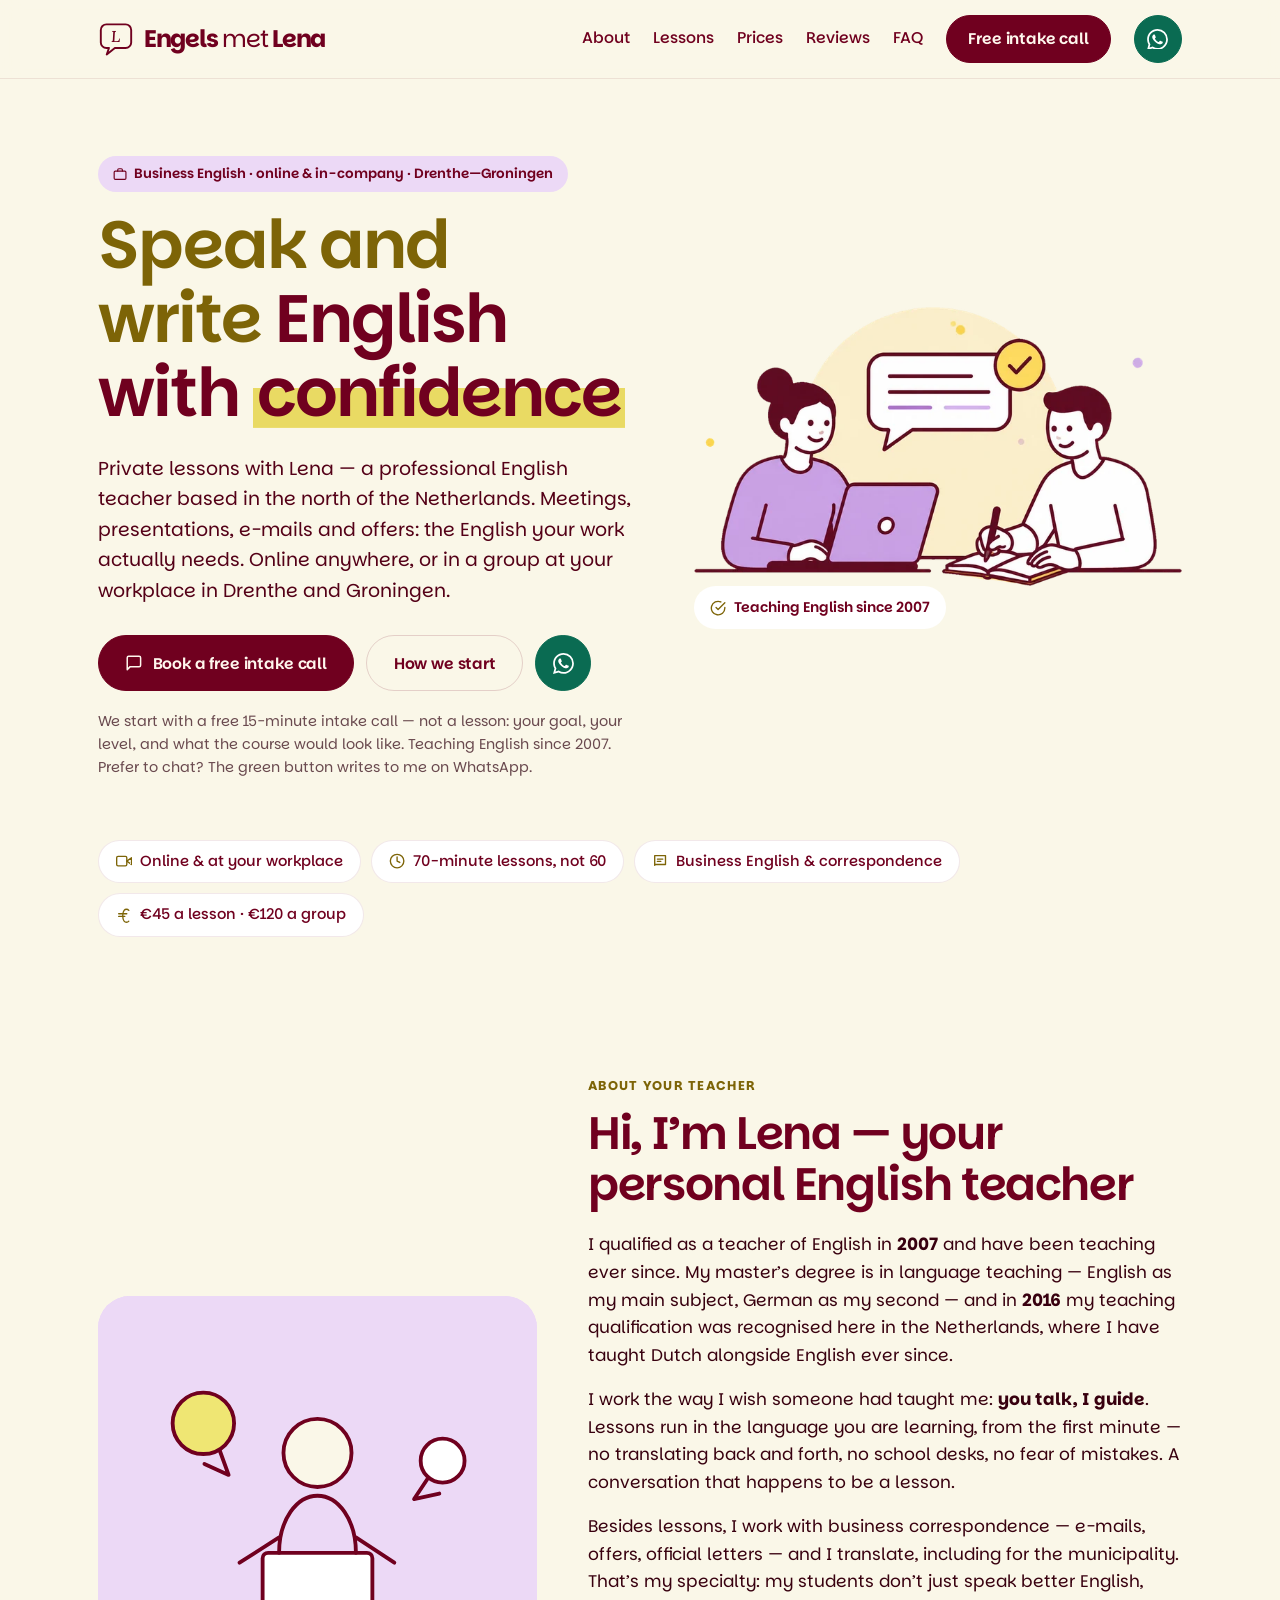
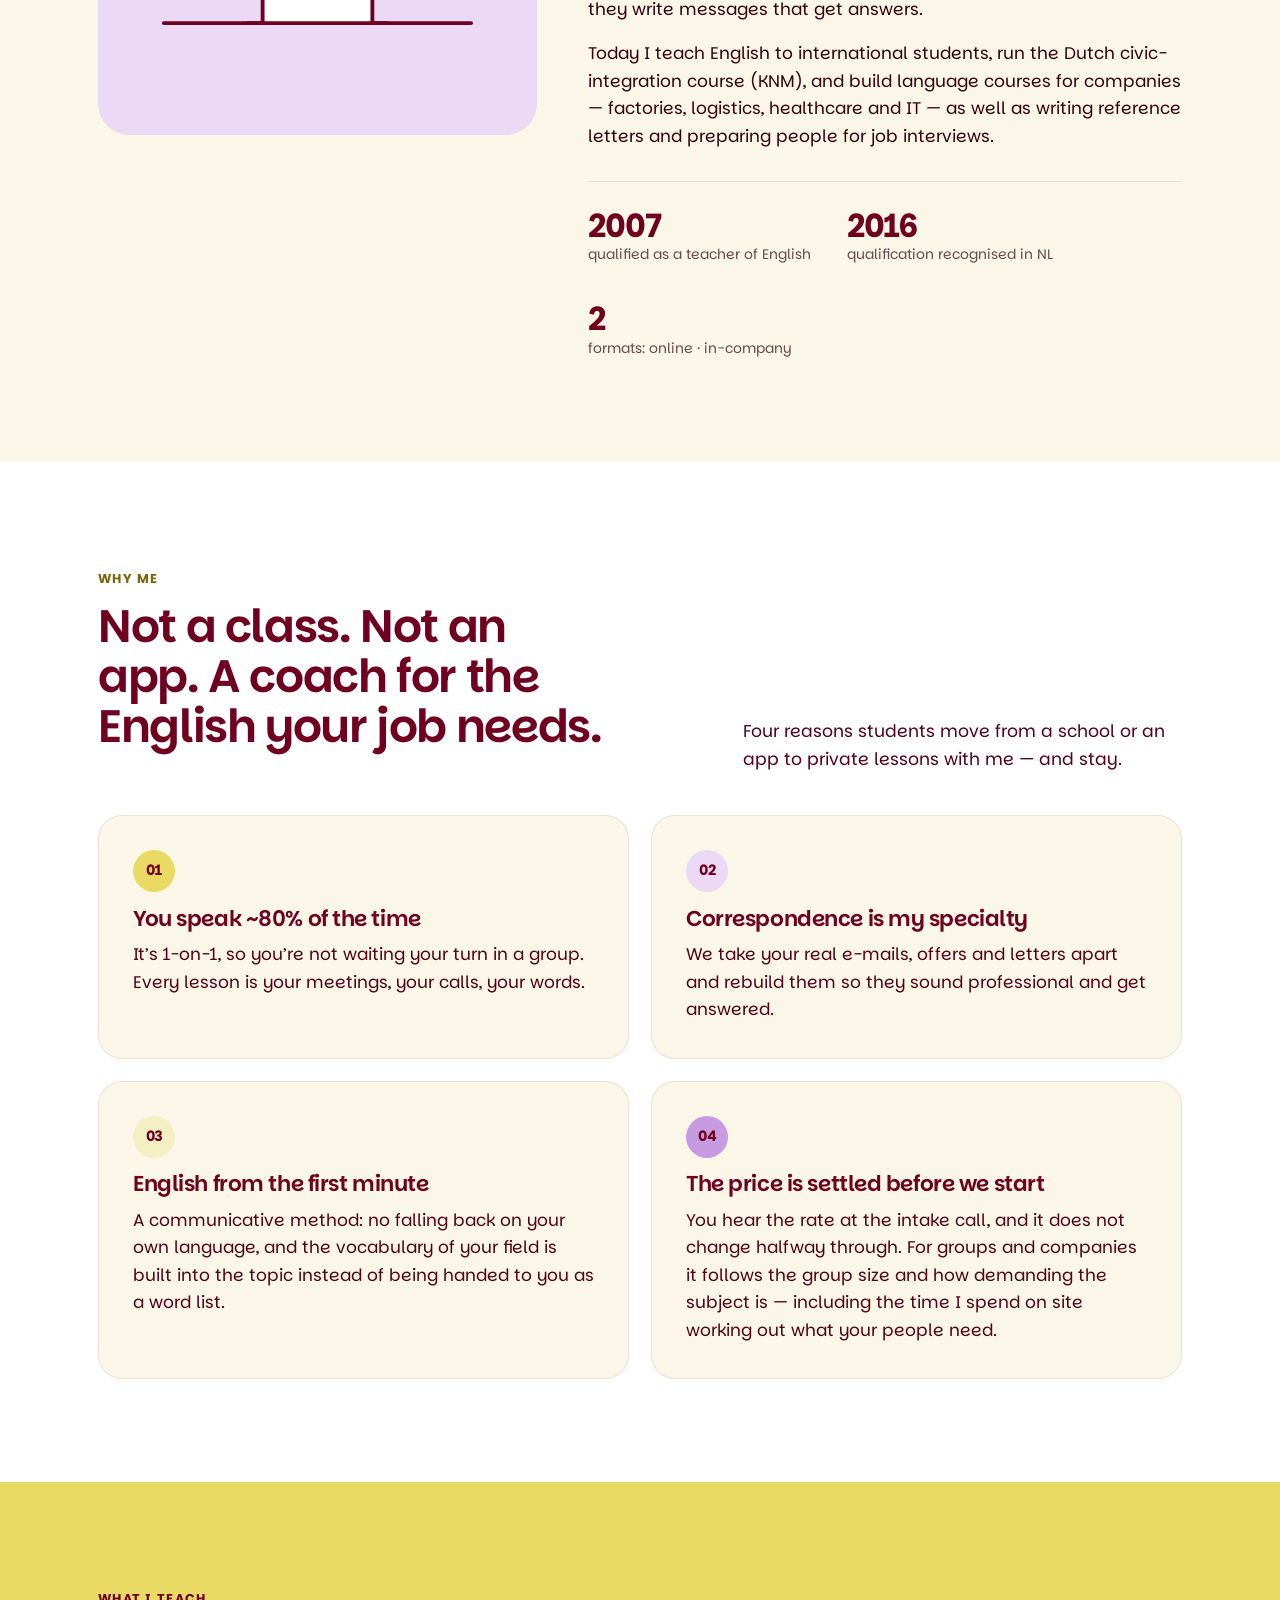
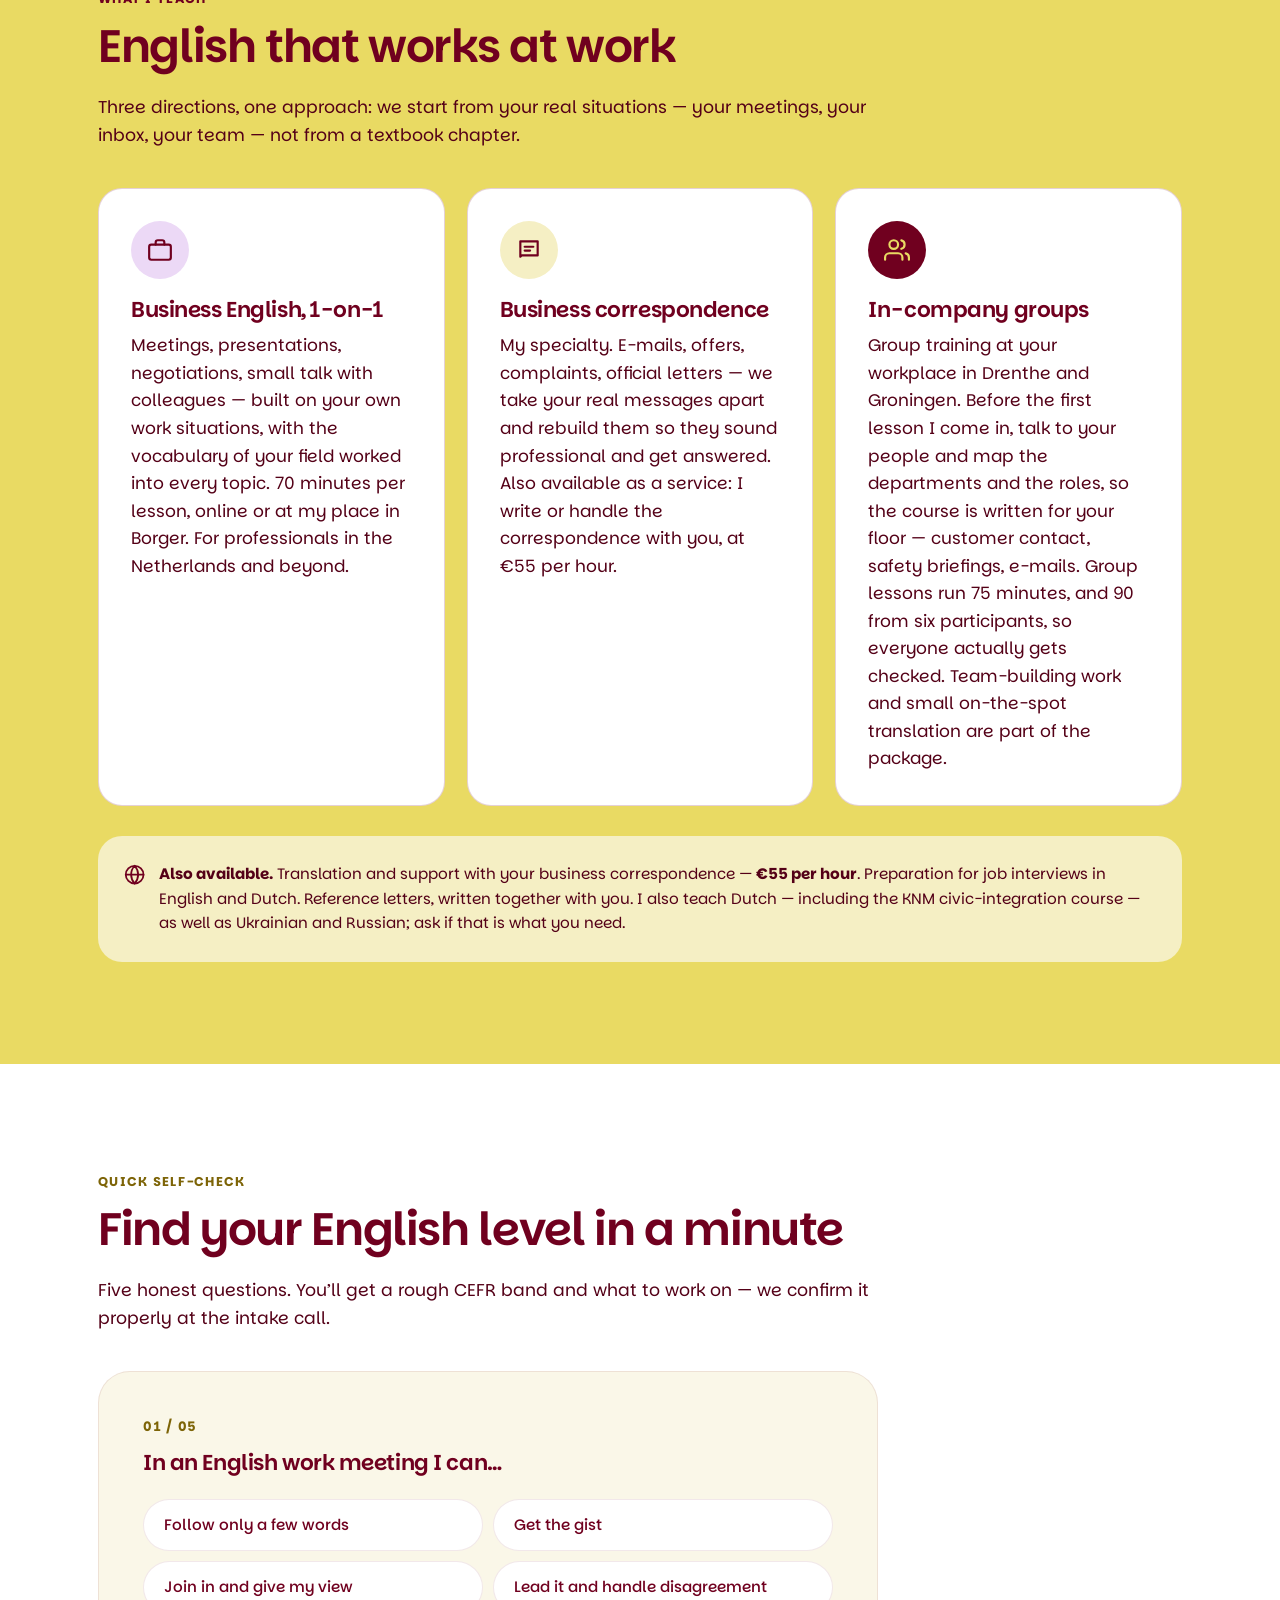
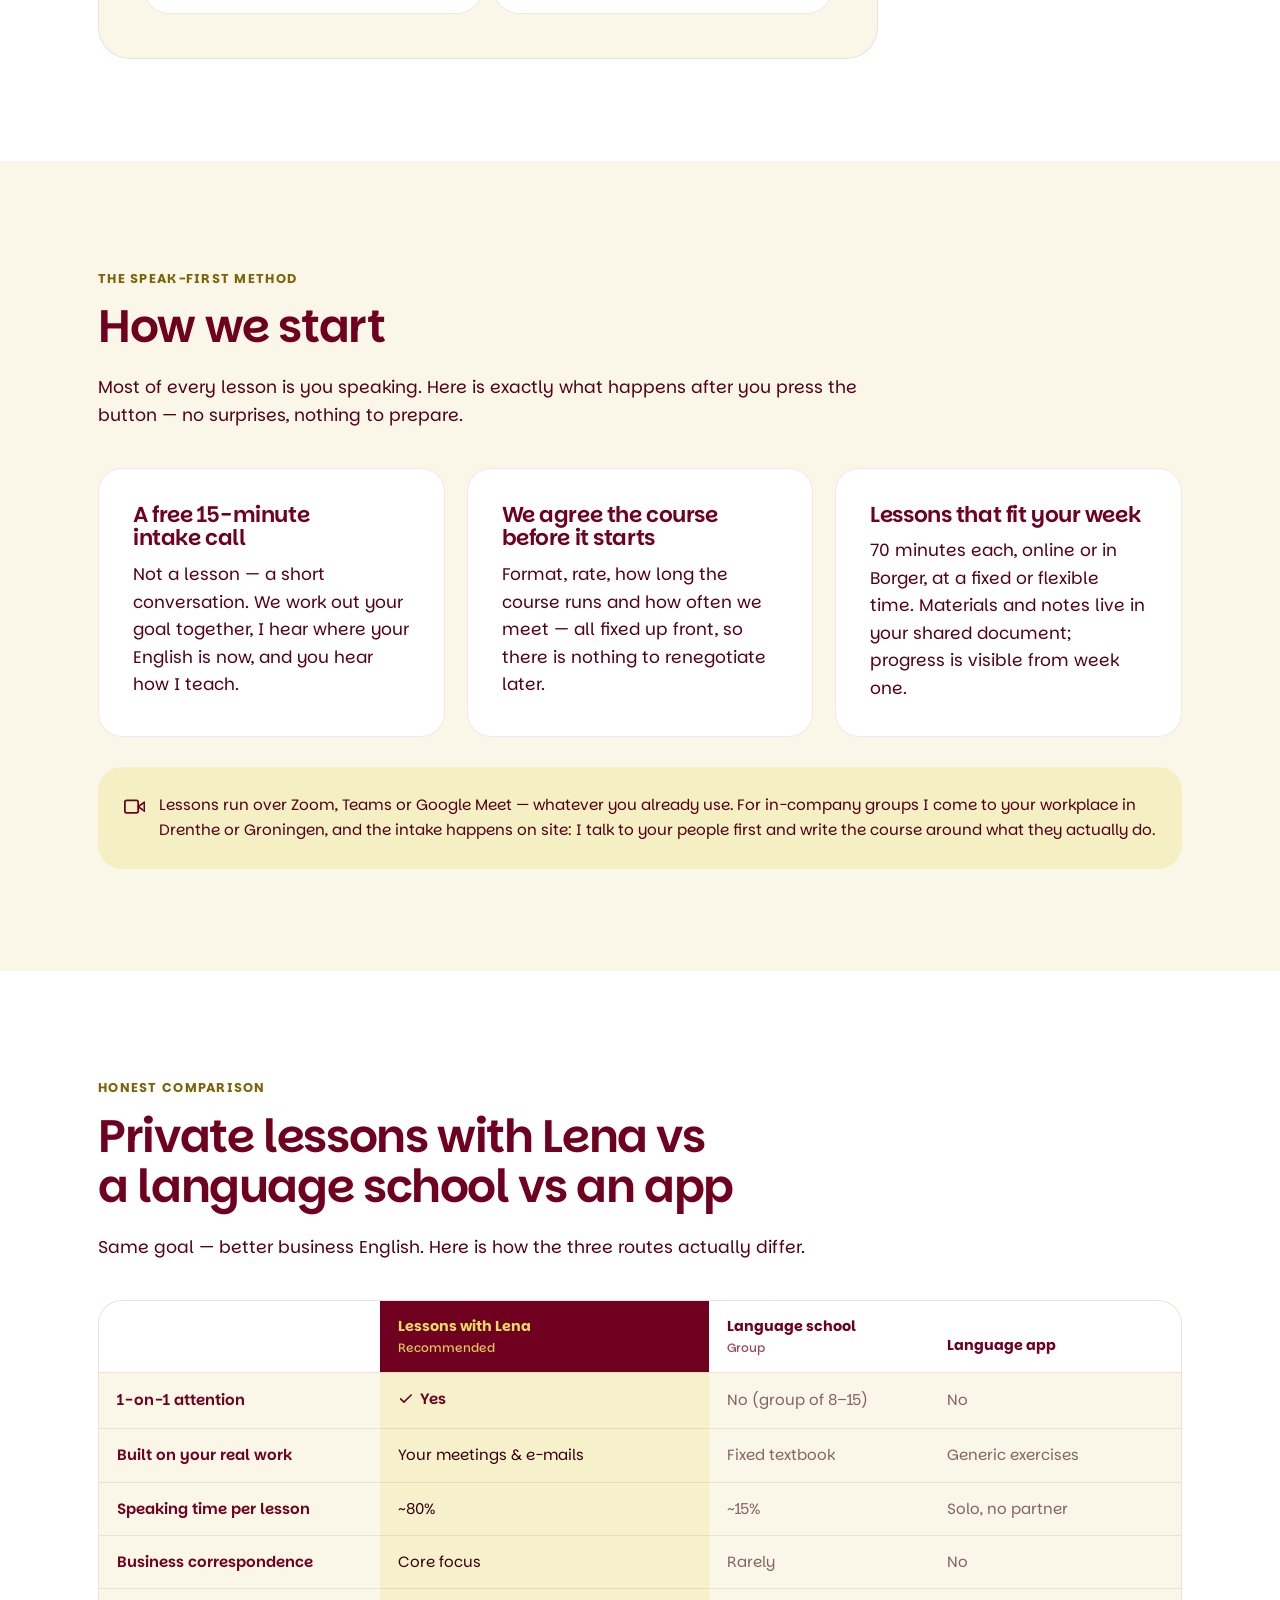
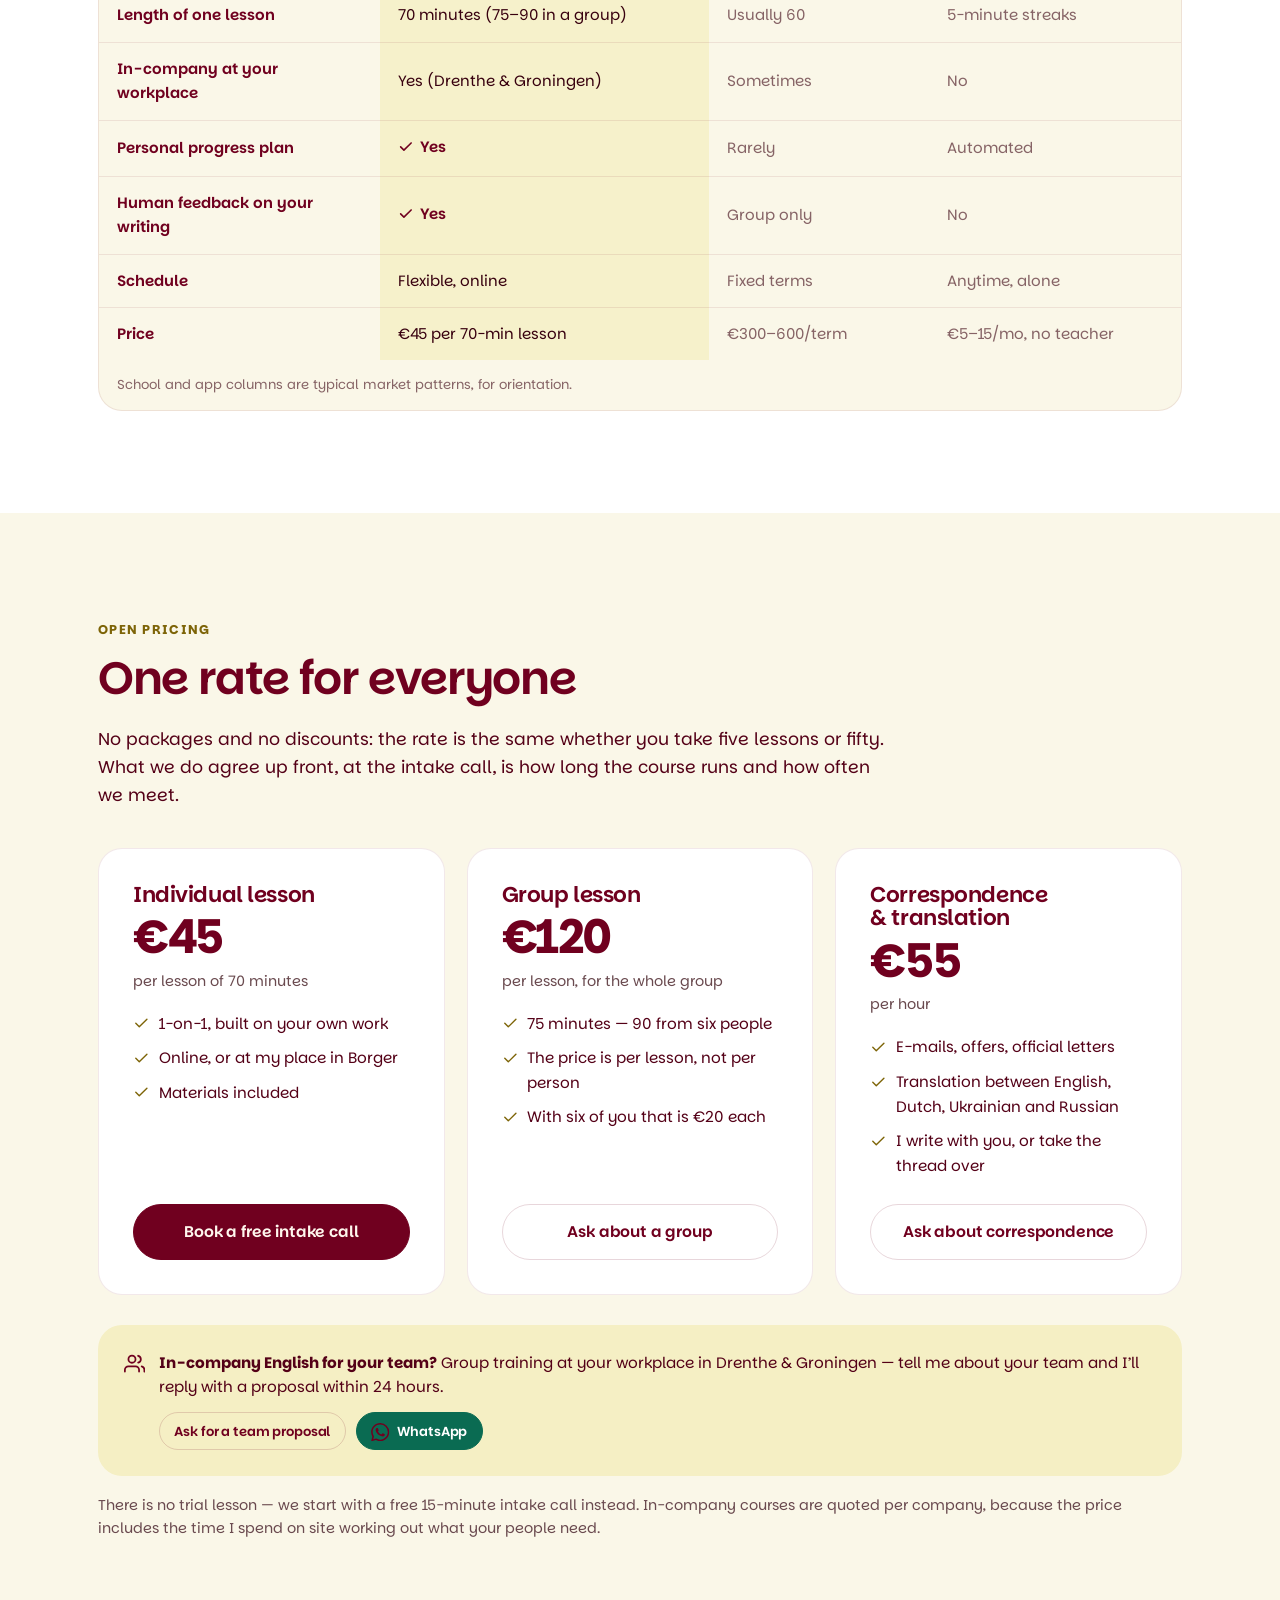
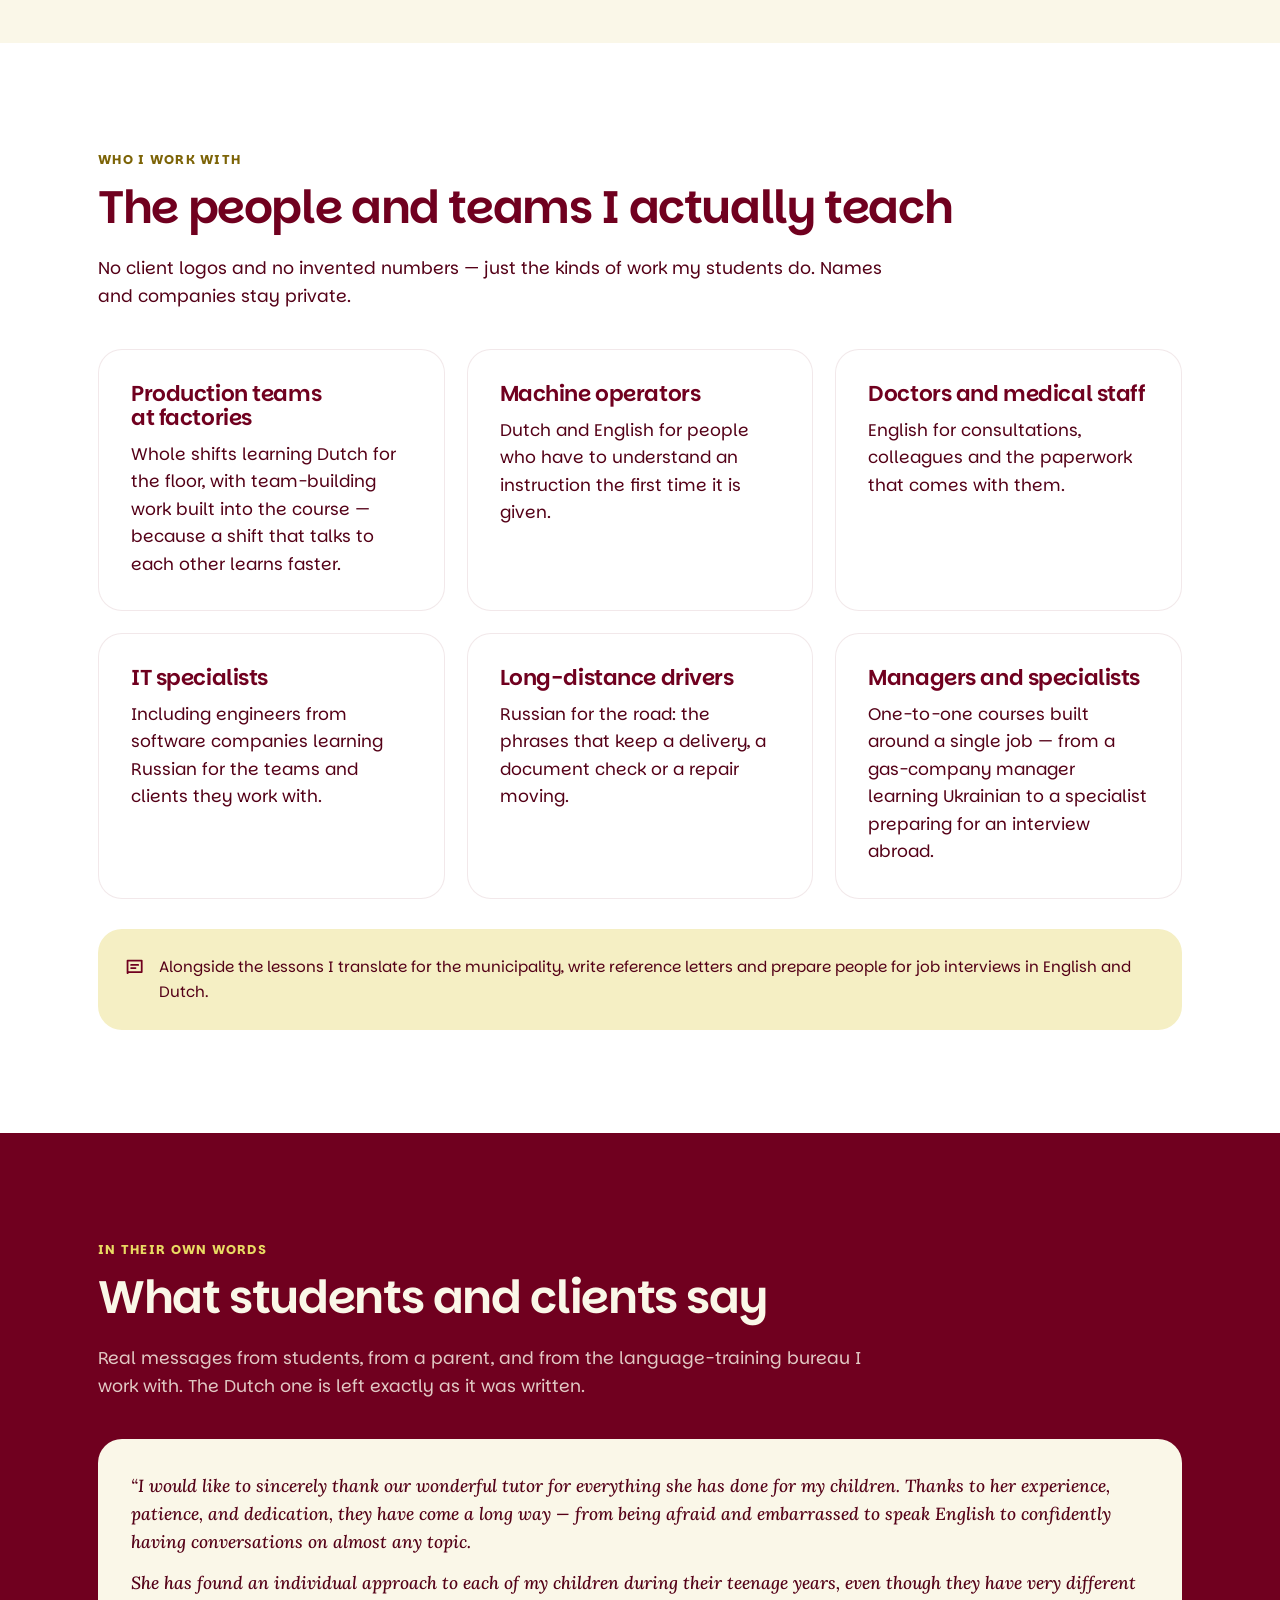
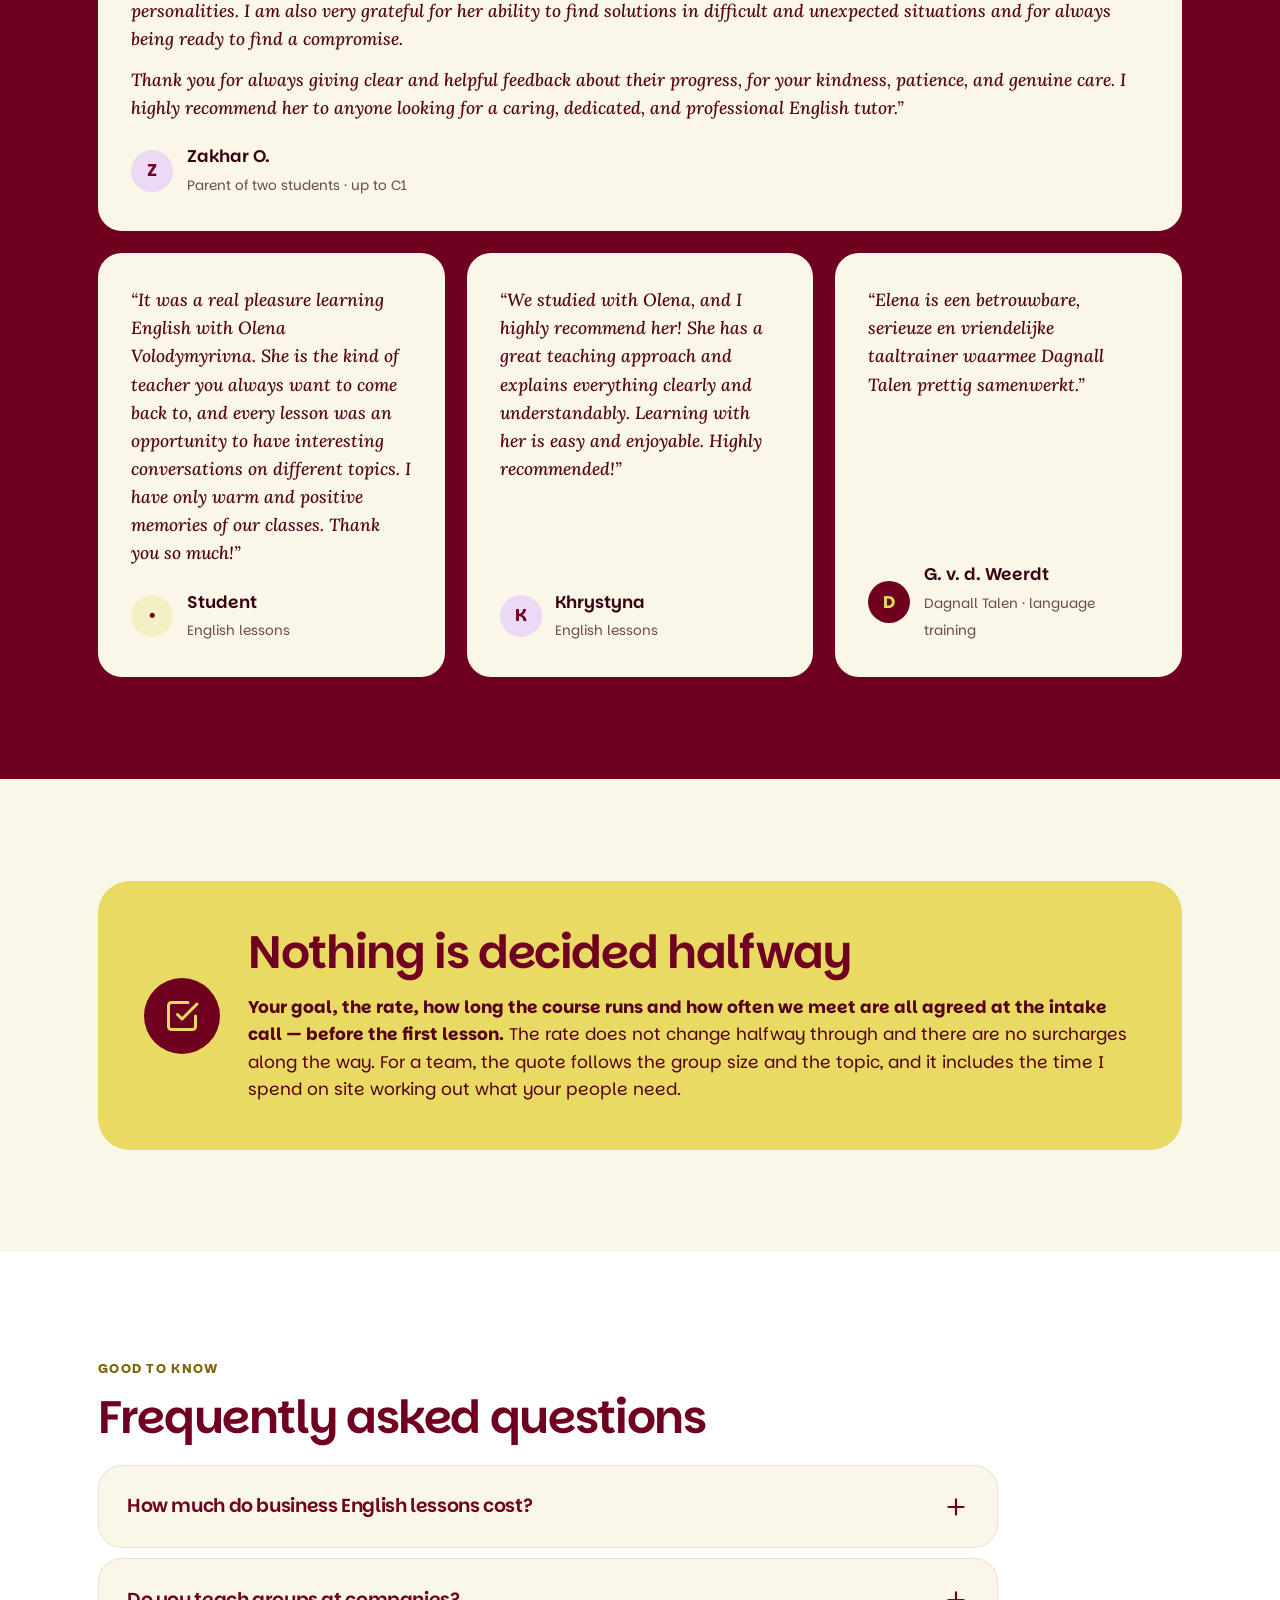
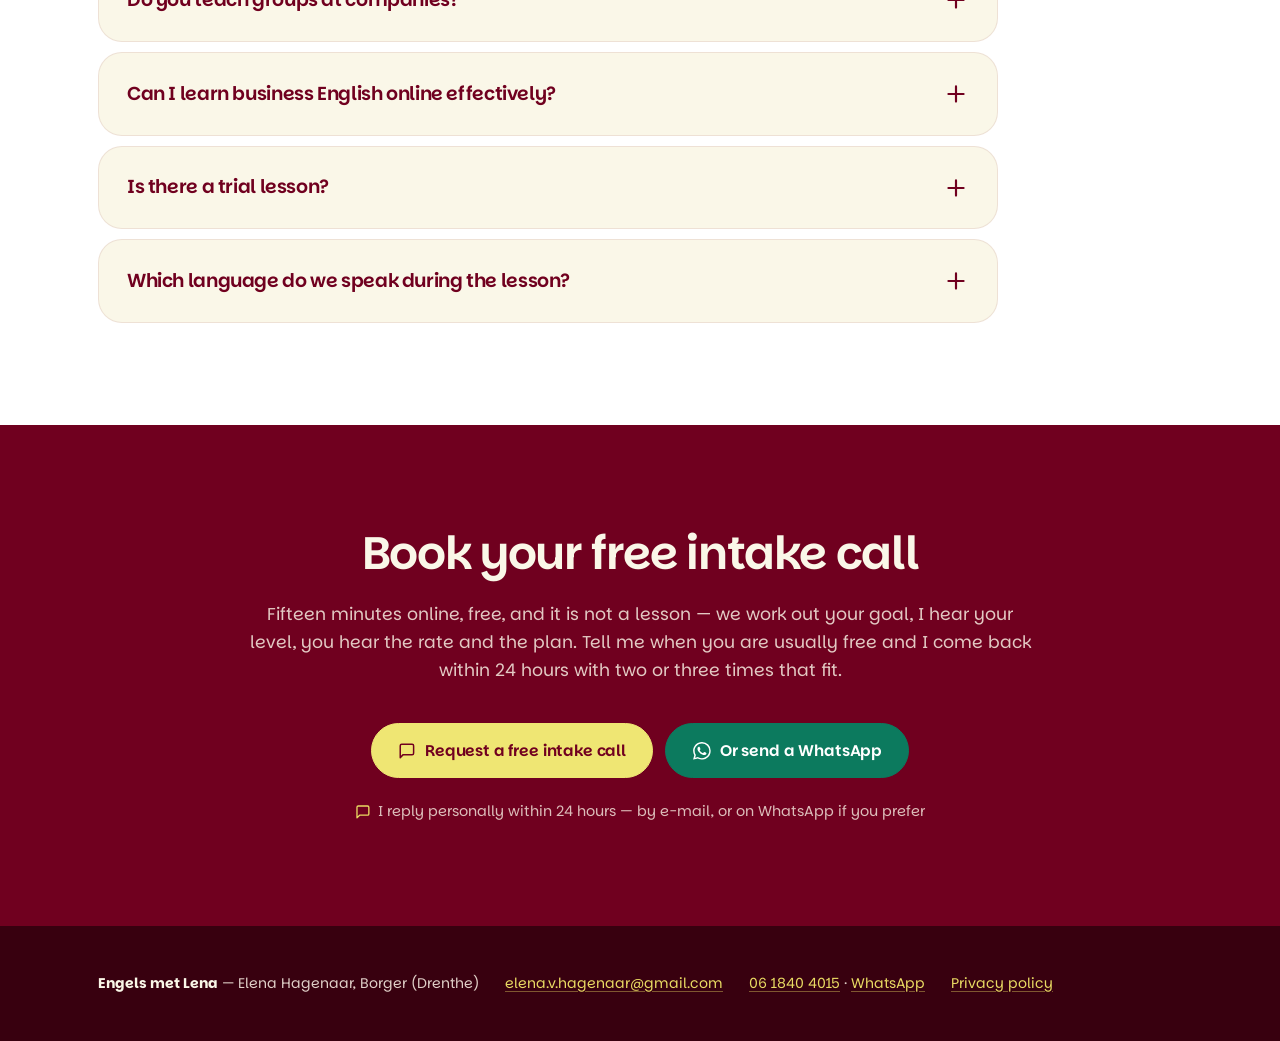
==== commit a824bc0a: "Sync from source: real prices, reviews, compact booking form Brings the preview in line with e:\land" ====
--- a/index.html
+++ b/index.html
@@ -7,7 +7,6 @@
   <title>Business English Lessons — Online &amp; In-Company in Drenthe and Groningen | Engels met Lena</title>
   <meta name="description" content="Business English and business correspondence with Lena — teaching since 2007. Private 70-minute lessons online or in Borger, and group training at your workplace in Drenthe and Groningen.">
 
-  <!-- Domain is a working hypothesis (data-synthetic: domain) -->
   <link rel="canonical" href="https://engelsmetlena.nl/">
 
   <meta property="og:type" content="website">
@@ -15,7 +14,10 @@
   <meta property="og:title" content="Business English Lessons — Online &amp; In-Company | Engels met Lena">
   <meta property="og:description" content="Business English and business correspondence with Lena. Teaching since 2007. Private lessons online or in Borger, group training at your workplace in Drenthe and Groningen.">
   <meta property="og:url" content="https://engelsmetlena.nl/">
-  <meta property="og:image" content="https://engelsmetlena.nl/assets/img/og-image.svg">
+  <meta property="og:image" content="https://engelsmetlena.nl/assets/img/og-image.png">
+  <meta property="og:image:width" content="1200">
+  <meta property="og:image:height" content="630">
+  <meta property="og:image:alt" content="Engels met Lena — Speak and write English with confidence. Business English and correspondence, online and in Borger.">
   <meta name="twitter:card" content="summary_large_image">
 
   <link rel="icon" href="assets/img/favicon.svg" type="image/svg+xml">
@@ -34,9 +36,9 @@
         "@type": ["Person", "Organization"],
         "@id": "https://engelsmetlena.nl/#lena",
         "name": "Engels met Lena",
-        "alternateName": "English with Lena",
+        "alternateName": ["English with Lena", "Olena"],
         "url": "https://engelsmetlena.nl/",
-        "image": "https://engelsmetlena.nl/assets/img/og-image.svg",
+        "image": "https://engelsmetlena.nl/assets/img/og-image.png",
         "givenName": "Elena",
         "familyName": "Hagenaar",
         "email": "elena.v.hagenaar@gmail.com",
@@ -75,10 +77,6 @@
           }
         ],
         "areaServed": ["Drenthe", "Groningen", "Borger", "Online"],
-        "sameAs": [
-          "https://instagram.com/placeholder.met.lena",
-          "https://linkedin.com/in/lena-placeholder"
-        ],
         "contactPoint": [
           {
             "@type": "ContactPoint",
@@ -117,7 +115,9 @@
           },
           {
             "@type": "Offer",
-            "name": "Group lesson (75 minutes; 90 minutes from six participants) — quoted per group"
+            "name": "Group lesson (75 minutes; 90 minutes from six participants) — price is for the whole group",
+            "price": "120",
+            "priceCurrency": "EUR"
           },
           {
             "@type": "Offer",
@@ -143,7 +143,7 @@
             "name": "How much do business English lessons cost, and how long is a lesson?",
             "acceptedAnswer": {
               "@type": "Answer",
-              "text": "An individual lesson runs 70 minutes, a group lesson 75 — and 90 minutes from six participants, so everyone gets checked properly. A single lesson is €45. Translation and support with business correspondence are €55 per hour. Group and in-company prices depend on the size of the group and how demanding the subject is; you get the figure at the intake call."
+              "text": "An individual lesson runs 70 minutes and costs €45; a group lesson runs 75 — and 90 minutes from six participants, so everyone gets checked properly. A group lesson is €120 for the whole group, whatever its size — with six people that is €20 each. Translation and support with business correspondence are €55 per hour. In-company courses are quoted per company, because the price includes the time I spend on site working out what your people need."
             }
           },
           {
@@ -199,6 +199,7 @@
         <a href="#about">About</a>
         <a href="#lessons">Lessons</a>
         <a href="#prices">Prices</a>
+        <a href="#reviews">Reviews</a>
         <a href="#faq">FAQ</a>
         <button type="button" class="btn btn--primary" data-book="header">Free intake call</button>
         <a class="btn btn--wa btn--icon" href="https://wa.me/31618404015?text=Hi%20Lena!%20I%27d%20like%20to%20ask%20about%20English%20lessons." rel="noopener" data-cta="wa-header" title="Message Lena on WhatsApp" aria-label="Message Lena on WhatsApp">
@@ -213,6 +214,7 @@
       <a href="#about">About</a>
       <a href="#lessons">Lessons</a>
       <a href="#prices">Prices</a>
+      <a href="#reviews">Reviews</a>
       <a href="#faq">FAQ</a>
       <button type="button" class="btn btn--primary" data-book="menu">Book a free intake call</button>
       <a class="btn btn--wa" href="https://wa.me/31618404015?text=Hi%20Lena!%20I%27d%20like%20to%20ask%20about%20English%20lessons." rel="noopener" data-cta="wa-menu">
@@ -279,7 +281,7 @@
           </li>
           <li>
             <svg viewBox="0 0 24 24" fill="none" stroke="currentColor" stroke-width="2" stroke-linecap="round" stroke-linejoin="round" aria-hidden="true"><path d="M4 10h12M4 14h9M19 5a4.5 4.5 0 0 0-7 0c-2 2.6-2 8-2 8s0 5.4 2 8a4.5 4.5 0 0 0 7 0"/></svg>
-            <span data-synthetic="price-hour">From €45/hour, prices open</span>
+            <span>&euro;45 a lesson &middot; &euro;120 a group</span>
           </li>
         </ul>
       </div>
@@ -556,7 +558,7 @@
               </tr>
               <tr>
                 <th scope="row">Price</th>
-                <td class="col-lena">Open, €40–45/hr</td>
+                <td class="col-lena">€45 per 70-min lesson</td>
                 <td class="no">€300–600/term</td>
                 <td class="no">€5–15/mo, no teacher</td>
               </tr>
@@ -568,53 +570,44 @@
 
     <!-- ===== 10. Pricing + plan toggle ===== -->
     <section class="section" id="prices">
-      <div class="container reveal" data-pricing>
+      <div class="container reveal">
         <span class="section-kicker">Open pricing</span>
-        <h2>Transparent prices — no surprises</h2>
-        <p class="section-lead">One lesson is <strong>70 minutes</strong>, 1-on-1, materials included. Group and in-company prices follow the size of the group and how demanding the subject is — you get that figure at the intake call.</p>
-
-        <div class="plan-toggle" role="group" aria-label="Choose a package to highlight">
-          <button type="button" data-plan="single" aria-pressed="false">Single</button>
-          <button type="button" data-plan="pack5" aria-pressed="false">5 lessons</button>
-          <button type="button" data-plan="pack10" class="is-active" aria-pressed="true">10 lessons</button>
-        </div>
+        <h2>One rate for everyone</h2>
+        <p class="section-lead">No packages and no discounts: the rate is the same whether you take five lessons or fifty. What we do agree up front, at the intake call, is how long the course runs and how often we meet.</p>
 
         <div class="pricing">
           <article class="price-card">
-            <span class="price-card__flag" data-plan-panel="single" hidden>Most popular</span>
-            <h3>Single lesson</h3>
-            <p class="price-card__amount" data-synthetic="price-hour">€45</p>
-            <p class="price-card__rate">per 70 minutes</p>
+            <h3>Individual lesson</h3>
+            <p class="price-card__amount">&euro;45</p>
+            <p class="price-card__rate">per lesson of 70 minutes</p>
             <ul>
-              <li><svg viewBox="0 0 24 24" fill="none" stroke="currentColor" stroke-width="2" stroke-linecap="round" stroke-linejoin="round" aria-hidden="true"><path d="M20 6 9 17l-5-5"/></svg>1-on-1, fully personal</li>
+              <li><svg viewBox="0 0 24 24" fill="none" stroke="currentColor" stroke-width="2" stroke-linecap="round" stroke-linejoin="round" aria-hidden="true"><path d="M20 6 9 17l-5-5"/></svg>1-on-1, built on your own work</li>
+              <li><svg viewBox="0 0 24 24" fill="none" stroke="currentColor" stroke-width="2" stroke-linecap="round" stroke-linejoin="round" aria-hidden="true"><path d="M20 6 9 17l-5-5"/></svg>Online, or at my place in Borger</li>
               <li><svg viewBox="0 0 24 24" fill="none" stroke="currentColor" stroke-width="2" stroke-linecap="round" stroke-linejoin="round" aria-hidden="true"><path d="M20 6 9 17l-5-5"/></svg>Materials included</li>
-              <li><svg viewBox="0 0 24 24" fill="none" stroke="currentColor" stroke-width="2" stroke-linecap="round" stroke-linejoin="round" aria-hidden="true"><path d="M20 6 9 17l-5-5"/></svg>Try before you commit</li>
             </ul>
-            <button type="button" class="btn btn--ghost" data-book="pricing-single" data-book-label="single lesson" data-book-plan="single">Start with an intake call</button>
+            <button type="button" class="btn btn--primary" data-book="pricing-individual" data-book-label="individual lessons" data-book-plan="individual">Book a free intake call</button>
           </article>
           <article class="price-card">
-            <span class="price-card__flag" data-plan-panel="pack5" hidden>Most popular</span>
-            <h3>5 lessons</h3>
-            <p class="price-card__amount" data-synthetic="price-pack5">€215</p>
-            <p class="price-card__rate" data-synthetic="price-pack5">€43 per lesson</p>
+            <h3>Group lesson</h3>
+            <p class="price-card__amount">&euro;120</p>
+            <p class="price-card__rate">per lesson, for the whole group</p>
             <ul>
-              <li><svg viewBox="0 0 24 24" fill="none" stroke="currentColor" stroke-width="2" stroke-linecap="round" stroke-linejoin="round" aria-hidden="true"><path d="M20 6 9 17l-5-5"/></svg>Personal learning plan</li>
-              <li><svg viewBox="0 0 24 24" fill="none" stroke="currentColor" stroke-width="2" stroke-linecap="round" stroke-linejoin="round" aria-hidden="true"><path d="M20 6 9 17l-5-5"/></svg>Flexible rescheduling</li>
-              <li><svg viewBox="0 0 24 24" fill="none" stroke="currentColor" stroke-width="2" stroke-linecap="round" stroke-linejoin="round" aria-hidden="true"><path d="M20 6 9 17l-5-5"/></svg>A good first milestone</li>
+              <li><svg viewBox="0 0 24 24" fill="none" stroke="currentColor" stroke-width="2" stroke-linecap="round" stroke-linejoin="round" aria-hidden="true"><path d="M20 6 9 17l-5-5"/></svg>75 minutes &mdash; 90 from six people</li>
+              <li><svg viewBox="0 0 24 24" fill="none" stroke="currentColor" stroke-width="2" stroke-linecap="round" stroke-linejoin="round" aria-hidden="true"><path d="M20 6 9 17l-5-5"/></svg>The price is per lesson, not per person</li>
+              <li><svg viewBox="0 0 24 24" fill="none" stroke="currentColor" stroke-width="2" stroke-linecap="round" stroke-linejoin="round" aria-hidden="true"><path d="M20 6 9 17l-5-5"/></svg>With six of you that is &euro;20 each</li>
             </ul>
-            <button type="button" class="btn btn--ghost" data-book="pricing-pack5" data-book-label="package of 5 lessons" data-book-plan="pack5">Start with an intake call</button>
+            <button type="button" class="btn btn--ghost" data-book="pricing-group" data-book-label="group lessons" data-book-plan="group">Ask about a group</button>
           </article>
           <article class="price-card">
-            <span class="price-card__flag" data-plan-panel="pack10">Most popular</span>
-            <h3>10 lessons</h3>
-            <p class="price-card__amount" data-synthetic="price-pack10">€400</p>
-            <p class="price-card__rate" data-synthetic="price-pack10">€40 per lesson — save €50</p>
+            <h3>Correspondence &amp; translation</h3>
+            <p class="price-card__amount">&euro;55</p>
+            <p class="price-card__rate">per hour</p>
             <ul>
-              <li><svg viewBox="0 0 24 24" fill="none" stroke="currentColor" stroke-width="2" stroke-linecap="round" stroke-linejoin="round" aria-hidden="true"><path d="M20 6 9 17l-5-5"/></svg>Personal learning plan</li>
-              <li><svg viewBox="0 0 24 24" fill="none" stroke="currentColor" stroke-width="2" stroke-linecap="round" stroke-linejoin="round" aria-hidden="true"><path d="M20 6 9 17l-5-5"/></svg>Progress check every 5 lessons</li>
-              <li><svg viewBox="0 0 24 24" fill="none" stroke="currentColor" stroke-width="2" stroke-linecap="round" stroke-linejoin="round" aria-hidden="true"><path d="M20 6 9 17l-5-5"/></svg>Priority scheduling</li>
+              <li><svg viewBox="0 0 24 24" fill="none" stroke="currentColor" stroke-width="2" stroke-linecap="round" stroke-linejoin="round" aria-hidden="true"><path d="M20 6 9 17l-5-5"/></svg>E-mails, offers, official letters</li>
+              <li><svg viewBox="0 0 24 24" fill="none" stroke="currentColor" stroke-width="2" stroke-linecap="round" stroke-linejoin="round" aria-hidden="true"><path d="M20 6 9 17l-5-5"/></svg>Translation between English, Dutch, Ukrainian and Russian</li>
+              <li><svg viewBox="0 0 24 24" fill="none" stroke="currentColor" stroke-width="2" stroke-linecap="round" stroke-linejoin="round" aria-hidden="true"><path d="M20 6 9 17l-5-5"/></svg>I write with you, or take the thread over</li>
             </ul>
-            <button type="button" class="btn btn--primary" data-book="pricing-pack10" data-book-label="package of 10 lessons" data-book-plan="pack10">Book a free intake call</button>
+            <button type="button" class="btn btn--ghost" data-book="pricing-correspondence" data-book-label="correspondence and translation" data-book-plan="correspondence">Ask about correspondence</button>
           </article>
         </div>
         <p class="method-note">
@@ -629,7 +622,7 @@
             </span>
           </span>
         </p>
-        <p class="pricing-note">There is no trial lesson — we start with a free 15-minute intake call instead, and the exact figure for a group or a company course comes out of it.</p>
+        <p class="pricing-note">There is no trial lesson — we start with a free 15-minute intake call instead. In-company courses are quoted per company, because the price includes the time I spend on site working out what your people need.</p>
       </div>
     </section>
 
@@ -672,7 +665,55 @@
       </div>
     </section>
 
-    <!-- ===== 12. How we agree the course ===== -->
+    <!-- ===== 12. Отзывы — реальные, присланы заказчицей 2026-08-08 ===== -->
+    <section class="section" id="reviews">
+      <div class="container reveal">
+        <span class="section-kicker">In their own words</span>
+        <h2>What students and clients say</h2>
+        <p class="section-lead">Real messages from students, from a parent, and from the language-training bureau I work with. The Dutch one is left exactly as it was written.</p>
+        <div class="quotes">
+
+          <figure class="quote quote--wide">
+            <blockquote>
+              <p>&ldquo;I would like to sincerely thank our wonderful tutor for everything she has done for my children. Thanks to her experience, patience, and dedication, they have come a long way &mdash; from being afraid and embarrassed to speak English to confidently having conversations on almost any topic.</p>
+              <p>She has found an individual approach to each of my children during their teenage years, even though they have very different personalities. I am also very grateful for her ability to find solutions in difficult and unexpected situations and for always being ready to find a compromise.</p>
+              <p>Thank you for always giving clear and helpful feedback about their progress, for your kindness, patience, and genuine care. I highly recommend her to anyone looking for a caring, dedicated, and professional English tutor.&rdquo;</p>
+            </blockquote>
+            <figcaption>
+              <span class="quote__avatar" aria-hidden="true">Z</span>
+              <div><strong>Zakhar O.</strong><span>Parent of two students &middot; up to C1</span></div>
+            </figcaption>
+          </figure>
+
+          <figure class="quote">
+            <blockquote>&ldquo;It was a real pleasure learning English with Olena Volodymyrivna. She is the kind of teacher you always want to come back to, and every lesson was an opportunity to have interesting conversations on different topics. I have only warm and positive memories of our classes. Thank you so much!&rdquo;</blockquote>
+            <figcaption>
+              <span class="quote__avatar quote__avatar--sun" aria-hidden="true">&bull;</span>
+              <div><strong>Student</strong><span>English lessons</span></div>
+            </figcaption>
+          </figure>
+
+          <figure class="quote">
+            <blockquote>&ldquo;We studied with Olena, and I highly recommend her! She has a great teaching approach and explains everything clearly and understandably. Learning with her is easy and enjoyable. Highly recommended!&rdquo;</blockquote>
+            <figcaption>
+              <span class="quote__avatar" aria-hidden="true">K</span>
+              <div><strong>Khrystyna</strong><span>English lessons</span></div>
+            </figcaption>
+          </figure>
+
+          <figure class="quote">
+            <blockquote lang="nl">&ldquo;Elena is een betrouwbare, serieuze en vriendelijke taaltrainer waarmee Dagnall Talen prettig samenwerkt.&rdquo;</blockquote>
+            <figcaption>
+              <span class="quote__avatar quote__avatar--wine" aria-hidden="true">D</span>
+              <div><strong>G. v. d. Weerdt</strong><span>Dagnall Talen &middot; language training</span></div>
+            </figcaption>
+          </figure>
+
+        </div>
+      </div>
+    </section>
+
+    <!-- ===== 13. How we agree the course ===== -->
     <section class="section" id="guarantee" aria-label="How we agree the course">
       <div class="container">
         <div class="guarantee reveal">
@@ -687,7 +728,7 @@
       </div>
     </section>
 
-    <!-- ===== 13. FAQ ===== -->
+    <!-- ===== 14. FAQ ===== -->
     <section class="section section--beige" id="faq">
       <div class="container reveal">
         <span class="section-kicker">Good to know</span>
@@ -698,7 +739,7 @@
               <h3>How much do business English lessons cost?</h3>
               <svg viewBox="0 0 24 24" fill="none" stroke="currentColor" stroke-width="2" stroke-linecap="round" aria-hidden="true"><path d="M12 5v14M5 12h14"/></svg>
             </summary>
-            <div><p>An individual lesson runs <strong>70 minutes</strong>, a group lesson 75 — and 90 from six participants, so everyone gets checked properly. <span data-synthetic="price-hour">A single lesson is €45.</span> Translation and support with business correspondence are €55 per hour. Group and in-company prices depend on the size of the group and how demanding the subject is; you get the figure at the intake call.</p></div>
+            <div><p>An individual lesson runs <strong>70 minutes</strong>, a group lesson 75 — and 90 from six participants, so everyone gets checked properly. An individual lesson is €45. A group lesson is <strong>€120 for the whole group</strong>, whatever its size — with six people that is €20 each. Translation and support with business correspondence are €55 per hour. In-company courses are quoted per company, because the price includes the time I spend on site working out what your people need.</p></div>
           </details>
           <details>
             <summary>
@@ -732,7 +773,7 @@
       </div>
     </section>
 
-    <!-- ===== 14. Final CTA ===== -->
+    <!-- ===== 15. Final CTA ===== -->
     <section class="section section--green cta-final" id="book">
       <div class="container reveal">
         <h2>Book your free intake call</h2>
@@ -755,13 +796,11 @@
     </section>
   </main>
 
-  <!-- ===== 15. Footer ===== -->
+  <!-- ===== 16. Footer ===== -->
   <footer class="site-footer">
     <div class="container site-footer__grid">
       <div class="site-footer__legal">
         <span><strong>Engels met Lena</strong> — Elena Hagenaar, Borger (Drenthe)</span>
-        <span data-synthetic="kvk">KvK 00000000</span>
-        <span data-synthetic="btw">BTW NL000000000B00</span>
         <span><a href="mailto:elena.v.hagenaar@gmail.com">elena.v.hagenaar@gmail.com</a></span>
         <span><a href="tel:+31618404015">06 1840 4015</a> · <a href="https://wa.me/31618404015" rel="noopener">WhatsApp</a></span>
         <span><a href="privacy.html">Privacy policy</a></span>
@@ -793,9 +832,9 @@
            (цель, уровень, тариф) собирается скрытыми полями из контекста страницы,
            а тексты меняет JS по кнопке, с которой человек пришёл. -->
       <form class="book__form" data-book-form data-state="idle" action="/api/lead.php" method="post" data-demo novalidate>
-        <p class="book__kicker" data-book-kicker>Free intake call · 15 minutes · online</p>
-        <h2 class="book__title" id="book-title" data-book-heading>Book your free intake call</h2>
-        <p class="book__lead" data-book-lead>Leave your name and one contact — an e-mail address or a phone number. I reply within 24 hours with two or three times that fit. Fifteen minutes, no payment, nothing to prepare.</p>
+        <p class="book__kicker" data-book-kicker>Free · 15 minutes · online</p>
+        <h2 class="book__title" id="book-title" data-book-heading>Book your intake call</h2>
+        <p class="book__lead" data-book-lead>I reply within 24 hours with times that fit.</p>
         <p class="book__source" data-book-source-label></p>
 
         <div class="book__error" data-book-error role="alert" tabindex="-1" hidden>
@@ -812,20 +851,19 @@
           <p class="field">
             <label for="f-contact">E-mail or phone <abbr title="required">*</abbr></label>
             <input id="f-contact" name="contact" type="text" autocomplete="email" required
-                   aria-describedby="f-contact-hint" placeholder="you@work.com or +31 6 …" data-book-contact>
+                   placeholder="you@work.com or +31 6 …" data-book-contact>
           </p>
         </div>
-        <p class="field__hint" id="f-contact-hint">Whichever you prefer — I answer on the same channel you leave here.</p>
 
         <p class="field">
-          <label for="f-msg" data-book-msg-label>Anything I should know? <span class="field__opt">optional</span></label>
-          <textarea id="f-msg" name="message" rows="2" data-book-msg placeholder="Your job, what you struggle with, when you are usually free…"></textarea>
+          <label for="f-msg" data-book-msg-label>Your message <span class="field__opt">optional</span></label>
+          <textarea id="f-msg" name="message" rows="2" data-book-msg placeholder="What you need English for…"></textarea>
         </p>
 
         <p class="field field--check">
           <label class="check">
             <input type="checkbox" name="consent" value="yes" required>
-            <span>I agree that Lena may use my data to reply to this request — see the <a href="privacy.html" target="_blank" rel="noopener">privacy policy</a>. <abbr title="required">*</abbr></span>
+            <span>Lena may use my details to reply — <a href="privacy.html" target="_blank" rel="noopener">privacy</a>&nbsp;<abbr title="required">*</abbr></span>
           </label>
         </p>
 
@@ -849,22 +887,21 @@
           </button>
           <a class="btn btn--wa" href="https://wa.me/31618404015?text=Hi%20Lena!%20I%27d%20like%20a%20free%20intake%20call%20about%20English%20lessons." rel="noopener" data-cta="wa-dialog" data-book-wa>
             <svg class="i-wa" aria-hidden="true"><use href="#i-wa"></use></svg>
-            Send this on WhatsApp instead
+            WhatsApp instead
           </a>
         </div>
-        <p class="book__fineprint">Your details go to Lena only — no newsletter, no third-party marketing.</p>
       </form>
 
       <div class="book__success" data-book-success hidden>
         <p class="book__tick" aria-hidden="true">
           <svg viewBox="0 0 24 24" fill="none" stroke="currentColor" stroke-width="2" stroke-linecap="round" stroke-linejoin="round"><path d="M20 6 9 17l-5-5"/></svg>
         </p>
-        <h2>Thank you — your request is with me</h2>
-        <p data-book-done>I read every message myself and reply within 24 hours with two or three possible times. If it is urgent, WhatsApp is the fastest way to reach me.</p>
+        <h2>Thank you — I have your request</h2>
+        <p data-book-done>I reply within 24 hours with a few possible times. WhatsApp is faster if it is urgent.</p>
         <div class="book__actions">
           <a class="btn btn--wa" href="https://wa.me/31618404015?text=Hi%20Lena!%20I%20just%20sent%20a%20request%20for%20an%20intake%20call." rel="noopener" data-cta="wa-success">
             <svg class="i-wa" aria-hidden="true"><use href="#i-wa"></use></svg>
-            Message me on WhatsApp
+            WhatsApp me
           </a>
           <button type="button" class="btn btn--ghost" data-book-close>Close</button>
         </div>
--- a/assets/css/site.css
+++ b/assets/css/site.css
@@ -319,6 +319,8 @@
 #reviews { background: var(--wine); color: #f6ece2; }
 #reviews h2, #reviews h3 { color: var(--paper); }
 #reviews .section-kicker { color: var(--sun); }
+#reviews .section-lead { color: rgba(246, 236, 226, .85); }
+#reviews .quote { background: var(--paper); border-color: transparent; }
 
 /* ---------- О преподавателе ---------- */
 .about__grid { display: grid; gap: clamp(24px, 4vw, 52px); align-items: center; }
@@ -471,30 +473,6 @@
 .compare .no { color: rgba(56, 0, 15, .6); }
 
 /* ---------- Тарифы ---------- */
-.plan-toggle {
-  display: inline-flex;
-  gap: 4px;
-  padding: 5px;
-  background: var(--white);
-  border: 1px solid var(--line-soft);
-  border-radius: var(--r-pill);
-  margin-bottom: clamp(20px, 3vw, 30px);
-}
-.section--beige .plan-toggle { background: var(--paper); }
-.plan-toggle button {
-  border: 0;
-  background: transparent;
-  border-radius: var(--r-pill);
-  padding: .62em 1.25em;
-  font: inherit;
-  font-size: .92rem;
-  font-weight: 600;
-  color: var(--wine);
-  cursor: pointer;
-  transition: background-color .18s ease, color .18s ease;
-}
-.plan-toggle button.is-active { background: var(--wine); color: var(--sun); }
-
 .pricing { display: grid; gap: clamp(14px, 2vw, 22px); }
 @media (min-width: 860px) { .pricing { grid-template-columns: repeat(3, 1fr); } }
 .price-card {
@@ -505,20 +483,6 @@
   border: 1px solid var(--line-soft);
   border-radius: var(--r-md);
   padding: clamp(24px, 3vw, 34px);
-}
-.price-card:has(.price-card__flag:not([hidden])) {
-  border-color: var(--wine);
-  background: var(--paper-2);
-}
-.price-card__flag {
-  position: absolute;
-  top: -14px; left: clamp(20px, 3vw, 30px);
-  background: var(--sun);
-  color: var(--wine);
-  border-radius: var(--r-pill);
-  padding: .42em 1em;
-  font-size: .78rem;
-  font-weight: 700;
 }
 .price-card h3 { margin-bottom: .35em; }
 .price-card__amount {
@@ -608,6 +572,48 @@
 }
 .quiz__restart:hover { background: rgba(112, 0, 31, .06); }
 
+/* ---------- Отзывы (реальные, 2026-08-08) ---------- */
+.quotes { display: grid; gap: clamp(14px, 2vw, 22px); }
+@media (min-width: 860px) { .quotes { grid-template-columns: repeat(3, 1fr); } }
+.quote {
+  display: flex;
+  flex-direction: column;
+  margin: 0;
+  background: var(--white);
+  border: 1px solid var(--line-soft);
+  border-radius: var(--r-md);
+  padding: clamp(22px, 3vw, 32px);
+}
+.section--beige .quote { background: var(--paper); }
+@media (min-width: 860px) { .quote--wide { grid-column: 1 / -1; } }
+.quote blockquote {
+  margin: 0 0 1.2em;
+  font-family: var(--serif);
+  font-style: italic;
+  font-size: clamp(1rem, 1.4vw, 1.1rem);
+  line-height: 1.6;
+  color: var(--ink);
+}
+.quote--wide blockquote p { margin: 0 0 .7em; }
+.quote--wide blockquote p:last-child { margin-bottom: 0; }
+.quote figcaption { display: flex; align-items: center; gap: .8em; margin-top: auto; }
+.quote__avatar {
+  flex: none;
+  display: grid;
+  place-items: center;
+  width: 42px;
+  height: 42px;
+  border-radius: var(--r-pill);
+  background: var(--lilac-soft);
+  color: var(--wine);
+  font-weight: 700;
+}
+.quote__avatar--sun { background: var(--sun-soft); }
+.quote__avatar--wine { background: var(--wine); color: var(--sun); }
+.quote figcaption strong { display: block; color: var(--wine-deep); font-weight: 600; }
+/* только подпись, не буква в кружке — иначе перебивает цвет .quote__avatar */
+.quote figcaption div span { font-size: .85rem; color: #6a4a4f; }
+
 /* ---------- Гарантия ---------- */
 .guarantee {
   display: grid;
@@ -854,11 +860,8 @@
   font-size: .9rem;
 }
 
-.book__grid { display: grid; gap: 14px; }
+.book__grid { display: grid; gap: 14px; margin: 0 0 14px; }
 @media (min-width: 620px) { .book__grid { grid-template-columns: 1fr 1fr; } }
-
-/* Подсказка под контактным полем: почему хватает одного контакта */
-.field__hint { margin: 8px 0 16px; font-size: .84rem; color: #6a4a4f; }
 
 .field { display: flex; flex-direction: column; gap: 6px; margin: 0 0 14px; }
 .book__grid .field { margin: 0; }
@@ -896,7 +899,6 @@
 .book__label-sending { display: none; }
 [data-state="sending"] .book__label-idle { display: none; }
 [data-state="sending"] .book__label-sending { display: inline; }
-.book__fineprint { margin: 14px 0 0; font-size: .8rem; color: rgba(56, 0, 15, .6); }
 
 .book__success { text-align: center; padding: 8px 0 4px; }
 .book__success:focus { outline: none; }
@@ -933,7 +935,7 @@
   .site-nav a:not(.btn),
   .mobile-menu a:not(.btn) { min-height: 48px; display: flex; align-items: center; }
   .faq summary { min-height: 56px; }
-  .quiz-opt, .plan-toggle button { min-height: 48px; }
+  .quiz-opt { min-height: 48px; }
   .btn { min-height: 48px; }
 }
 .btn:active { transform: translateY(1px); }
@@ -1106,10 +1108,24 @@
   .book__panel {
     border-radius: var(--r-lg) var(--r-lg) 0 0;
     max-height: 92dvh;
-    padding: 26px 18px calc(24px + env(safe-area-inset-bottom, 0px));
+    padding: 20px 16px calc(18px + env(safe-area-inset-bottom, 0px));
   }
   .book__actions .btn { flex: 1 1 100%; justify-content: center; }
-  .book__lead { font-size: .92rem; }
+
+  /* Форма должна помещаться в один экран (iPhone 13 и мельче) — без прокрутки.
+     Размер шрифта в полях не трогаем: меньше 16px iOS зумит форму. */
+  .book__kicker { font-size: .68rem; margin-bottom: 4px; padding-right: 46px; }
+  .book__title { font-size: 1.3rem; margin-bottom: 6px; padding-right: 46px; }
+  .book__lead { font-size: .9rem; margin-bottom: 14px; }
+  .book__source { margin: -10px 0 14px; }
+  .book__grid { gap: 10px; margin-bottom: 10px; }
+  .field { gap: 4px; margin-bottom: 10px; }
+  .field input[type="text"], .field input[type="email"], .field input[type="tel"],
+  .field select, .field textarea { padding: 10px 12px; min-height: 46px; }
+  .field textarea { min-height: 56px; }
+  .field--check { margin-bottom: 14px; }
+  .book__actions { gap: 8px; }
+  .book__error { margin-bottom: 14px; padding: 10px 12px; font-size: .86rem; }
 
   /* Sticky-бар: текст + WhatsApp + основная кнопка должны влезть в 320px */
   .sticky-cta { gap: 8px; padding-left: 14px; }
--- a/assets/css/site-motion.css
+++ b/assets/css/site-motion.css
@@ -15,8 +15,7 @@
 /* ---- Micro-feedback (safe outside the motion gate: tiny + functional) ---- */
 .site .btn { transition: background-color var(--dur-base) ease, color var(--dur-base) ease, border-color var(--dur-base) ease, scale var(--dur-fast) ease; }
 .site .btn:active { scale: 0.97; }
-.site .quiz__opt:active,
-.site .plan-toggle button:active { scale: 0.98; }
+.site .quiz__opt:active { scale: 0.98; }
 
 @media (prefers-reduced-motion: no-preference) {
 
@@ -62,9 +61,7 @@
      ========================================================= */
 
   /* Pricing: "Most popular" flag pops in; owning card highlighted */
-  .site .price-card__flag:not([hidden]) { animation: m-pop var(--dur-base) var(--ease-out); }
   .site .price-card { transition: border-color var(--dur-base) ease, box-shadow var(--dur-base) ease, translate var(--dur-base) var(--ease-out); }
-  .site .price-card:has(.price-card__flag:not([hidden])) { translate: 0 -4px; }
 
   /* Quiz: direction-aware — a new step slides in from the right */
   .site .quiz-q:not([hidden]) { animation: m-step-in 0.35s var(--ease-out); }
